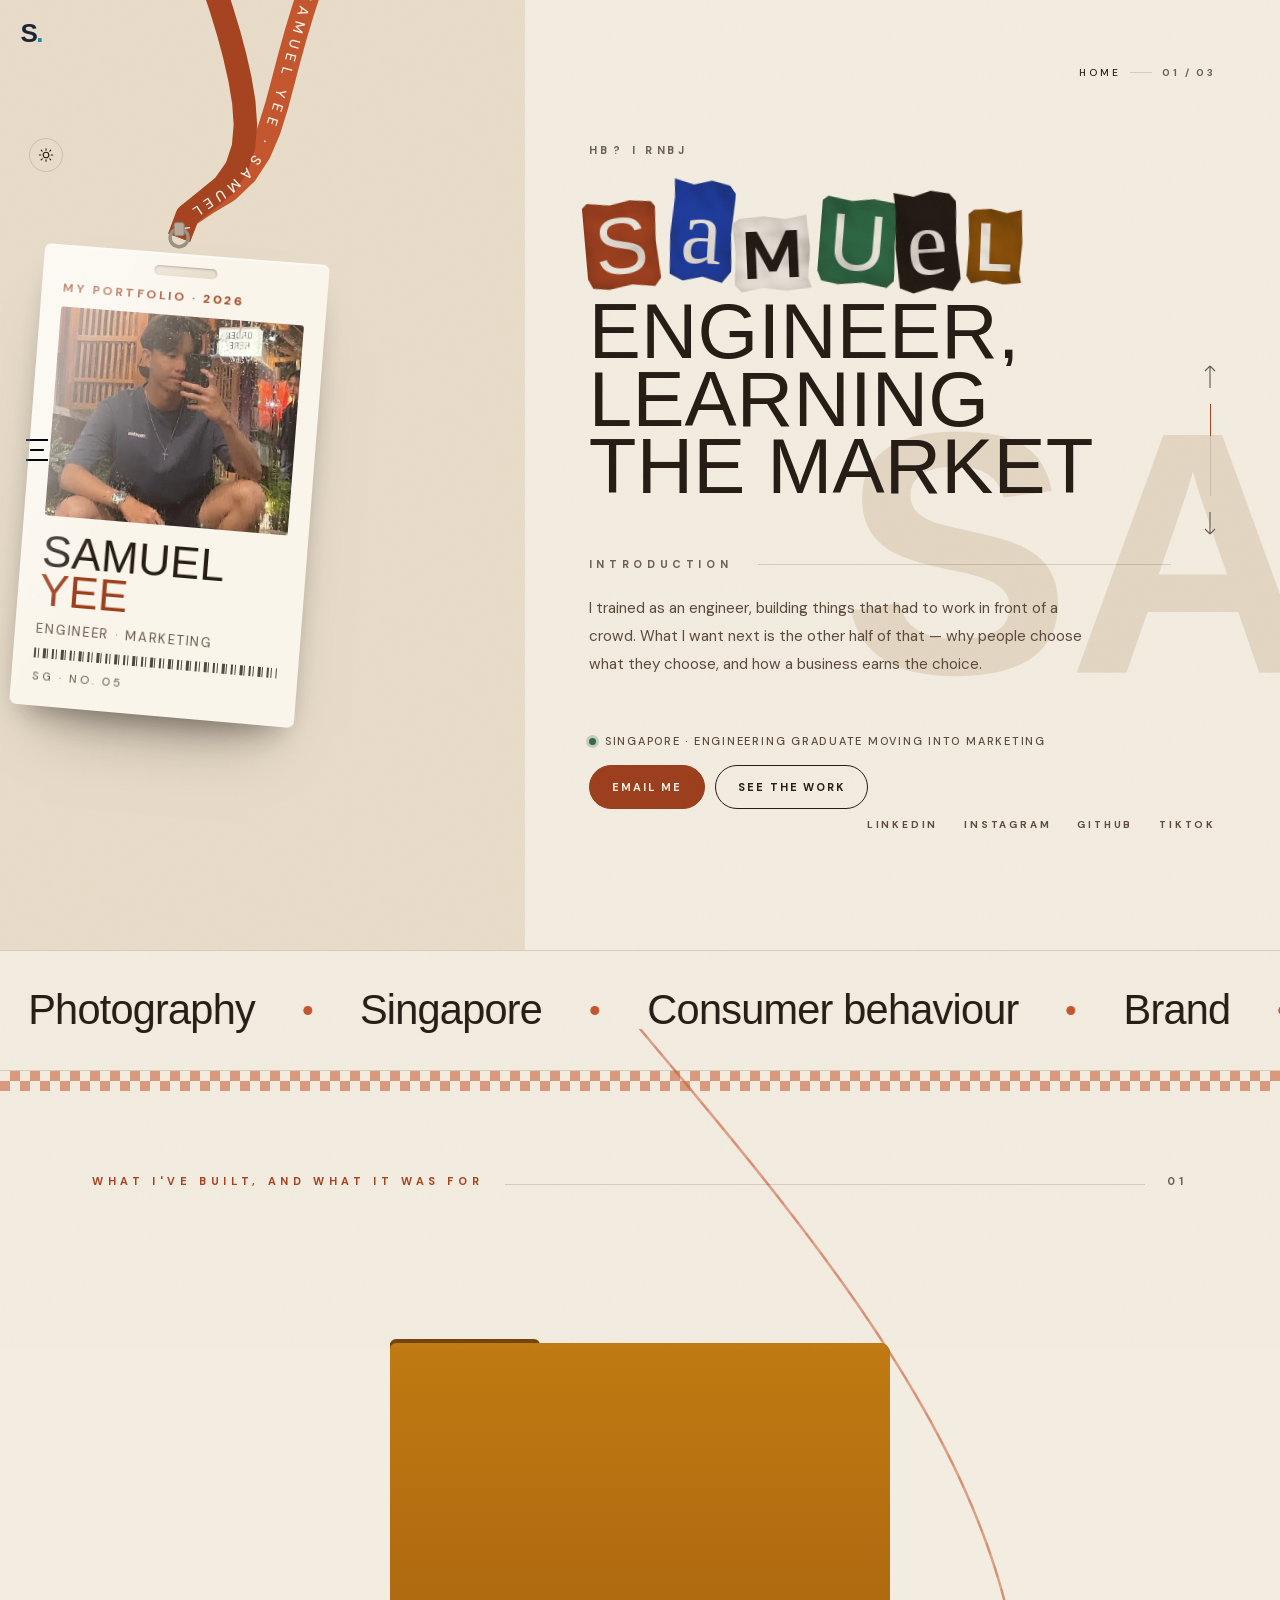
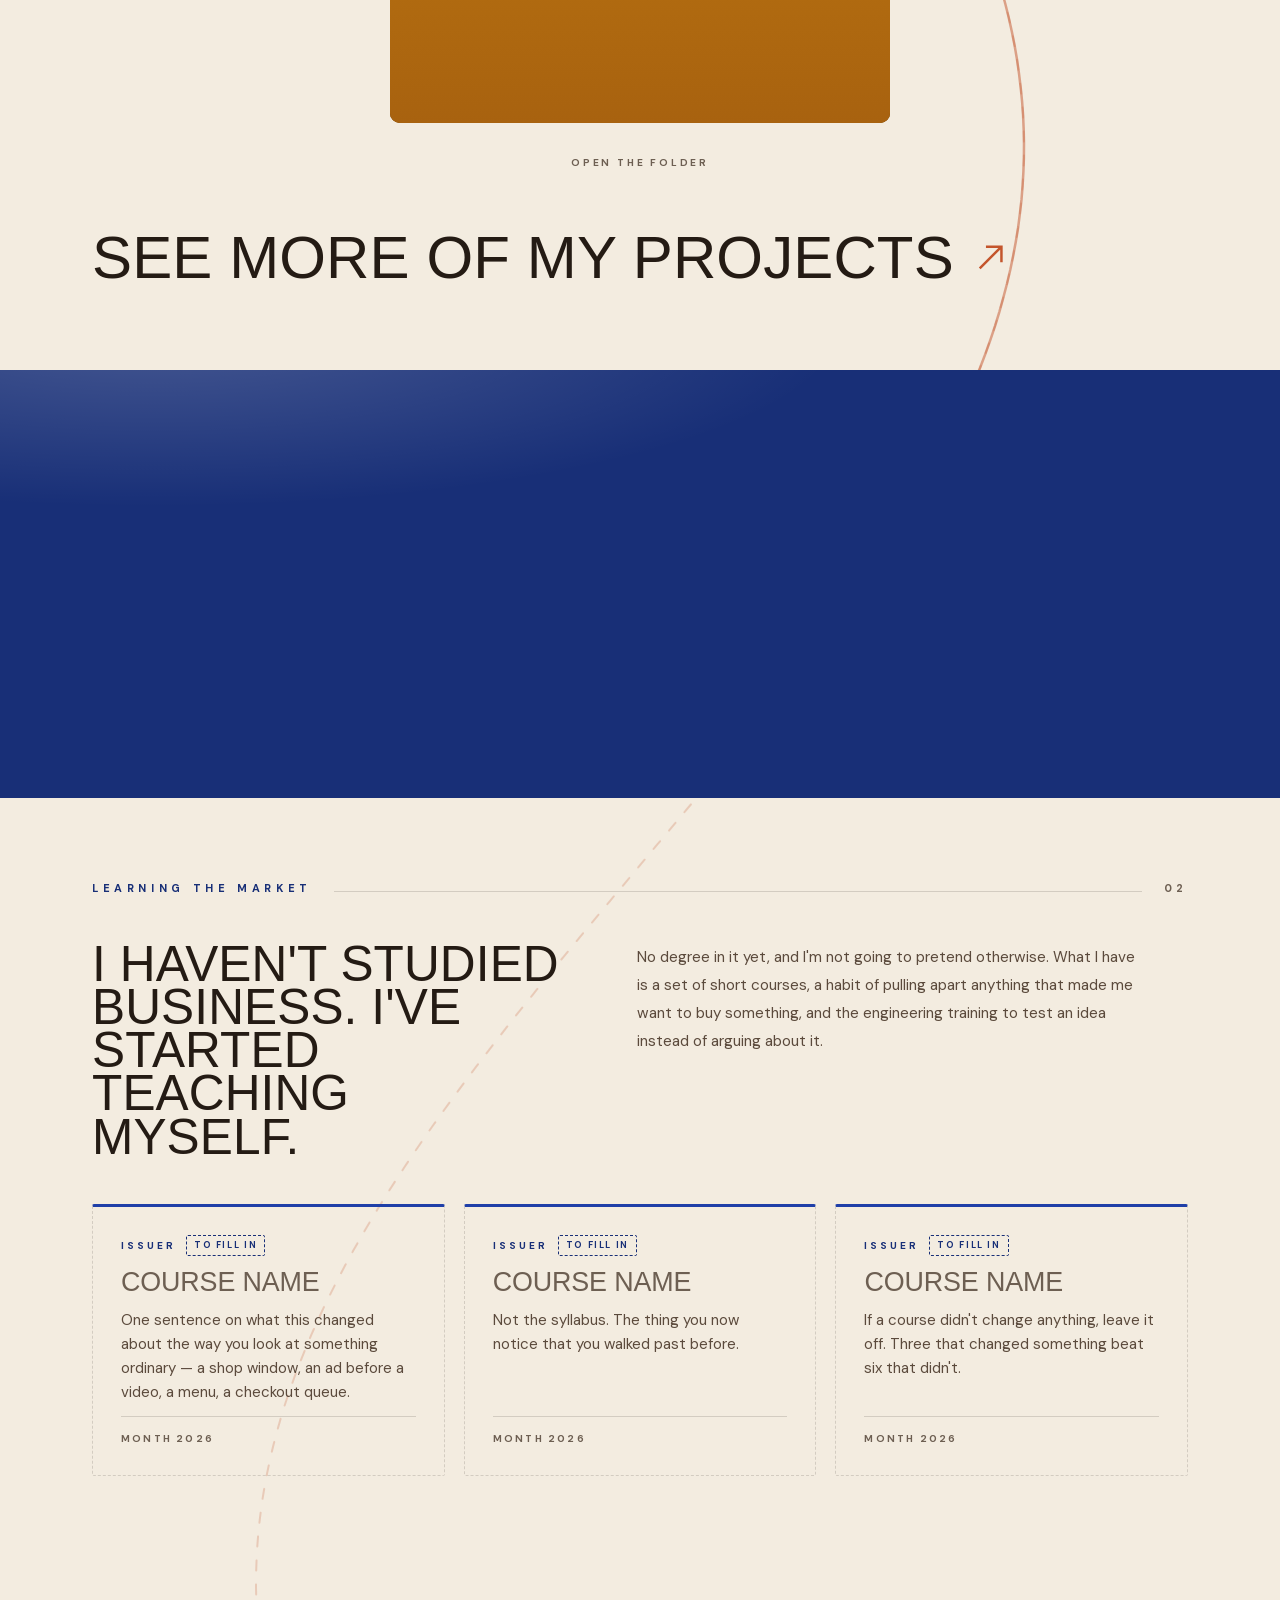
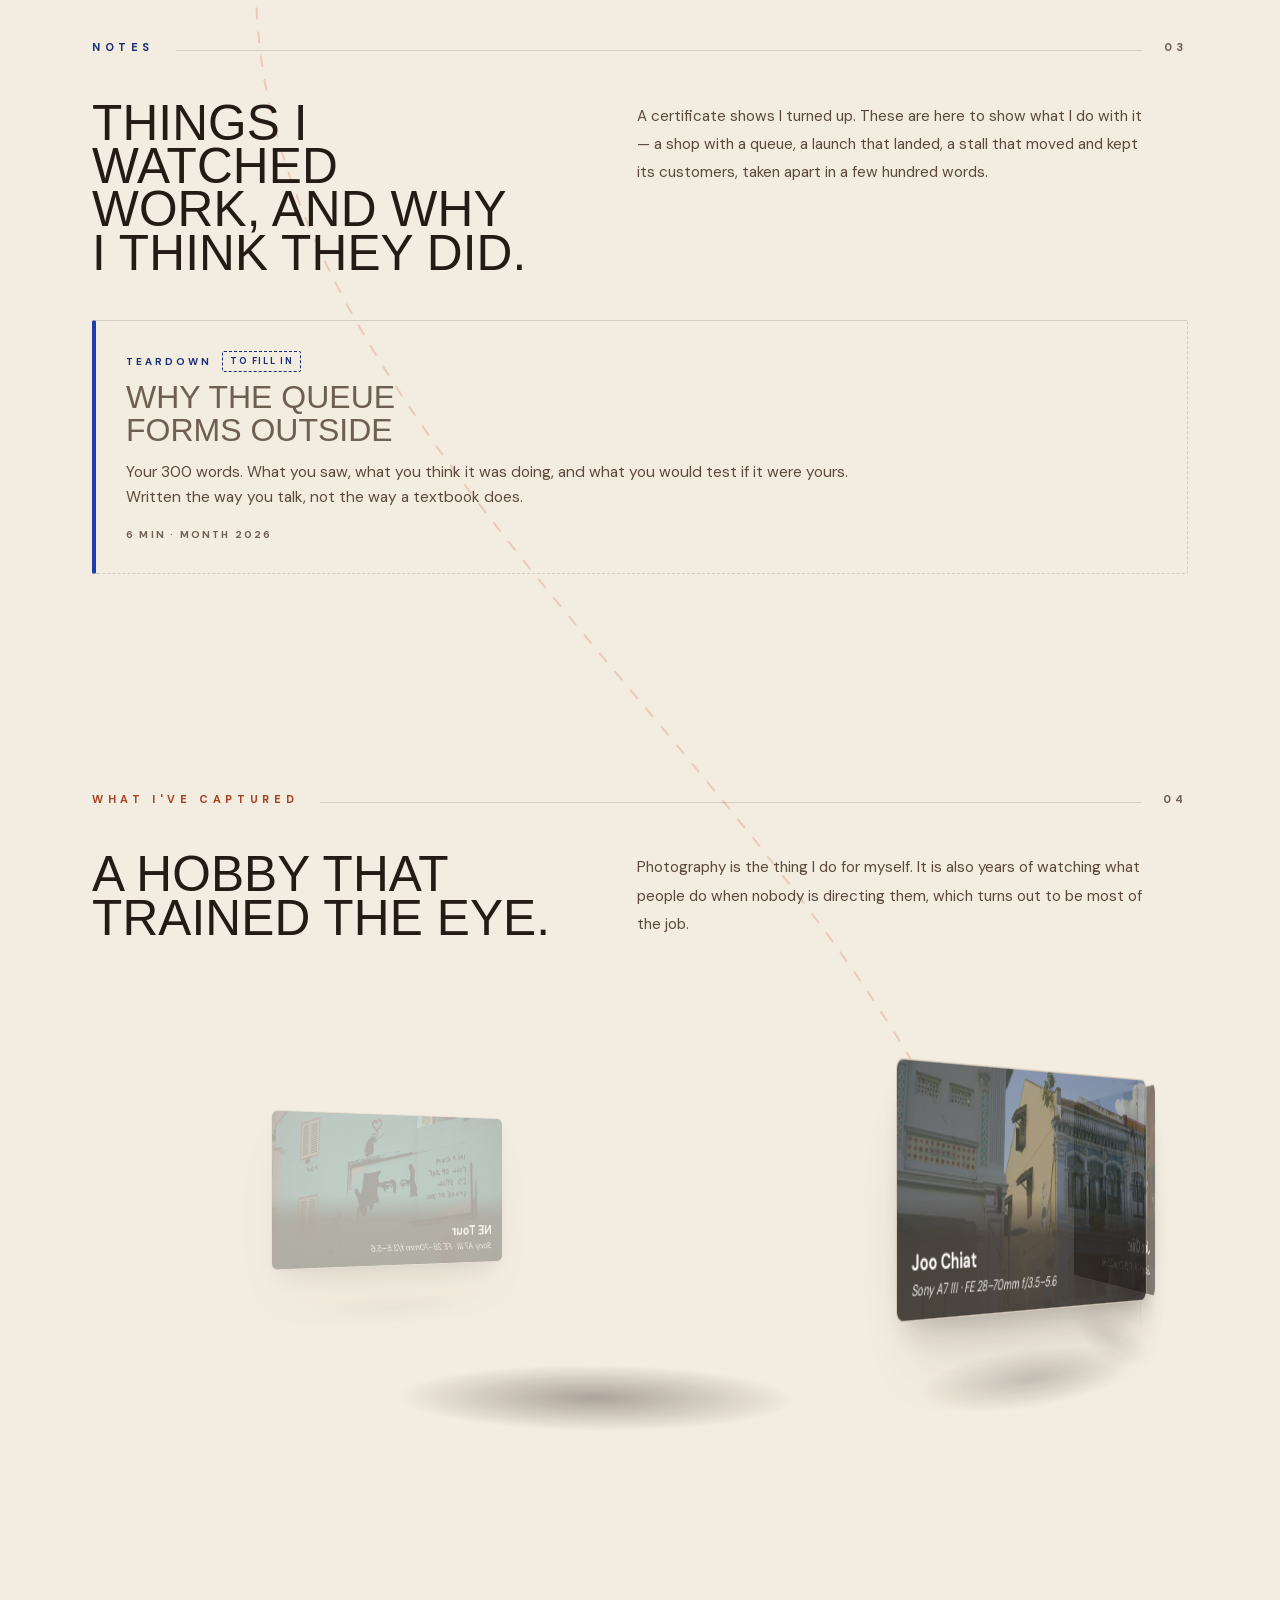
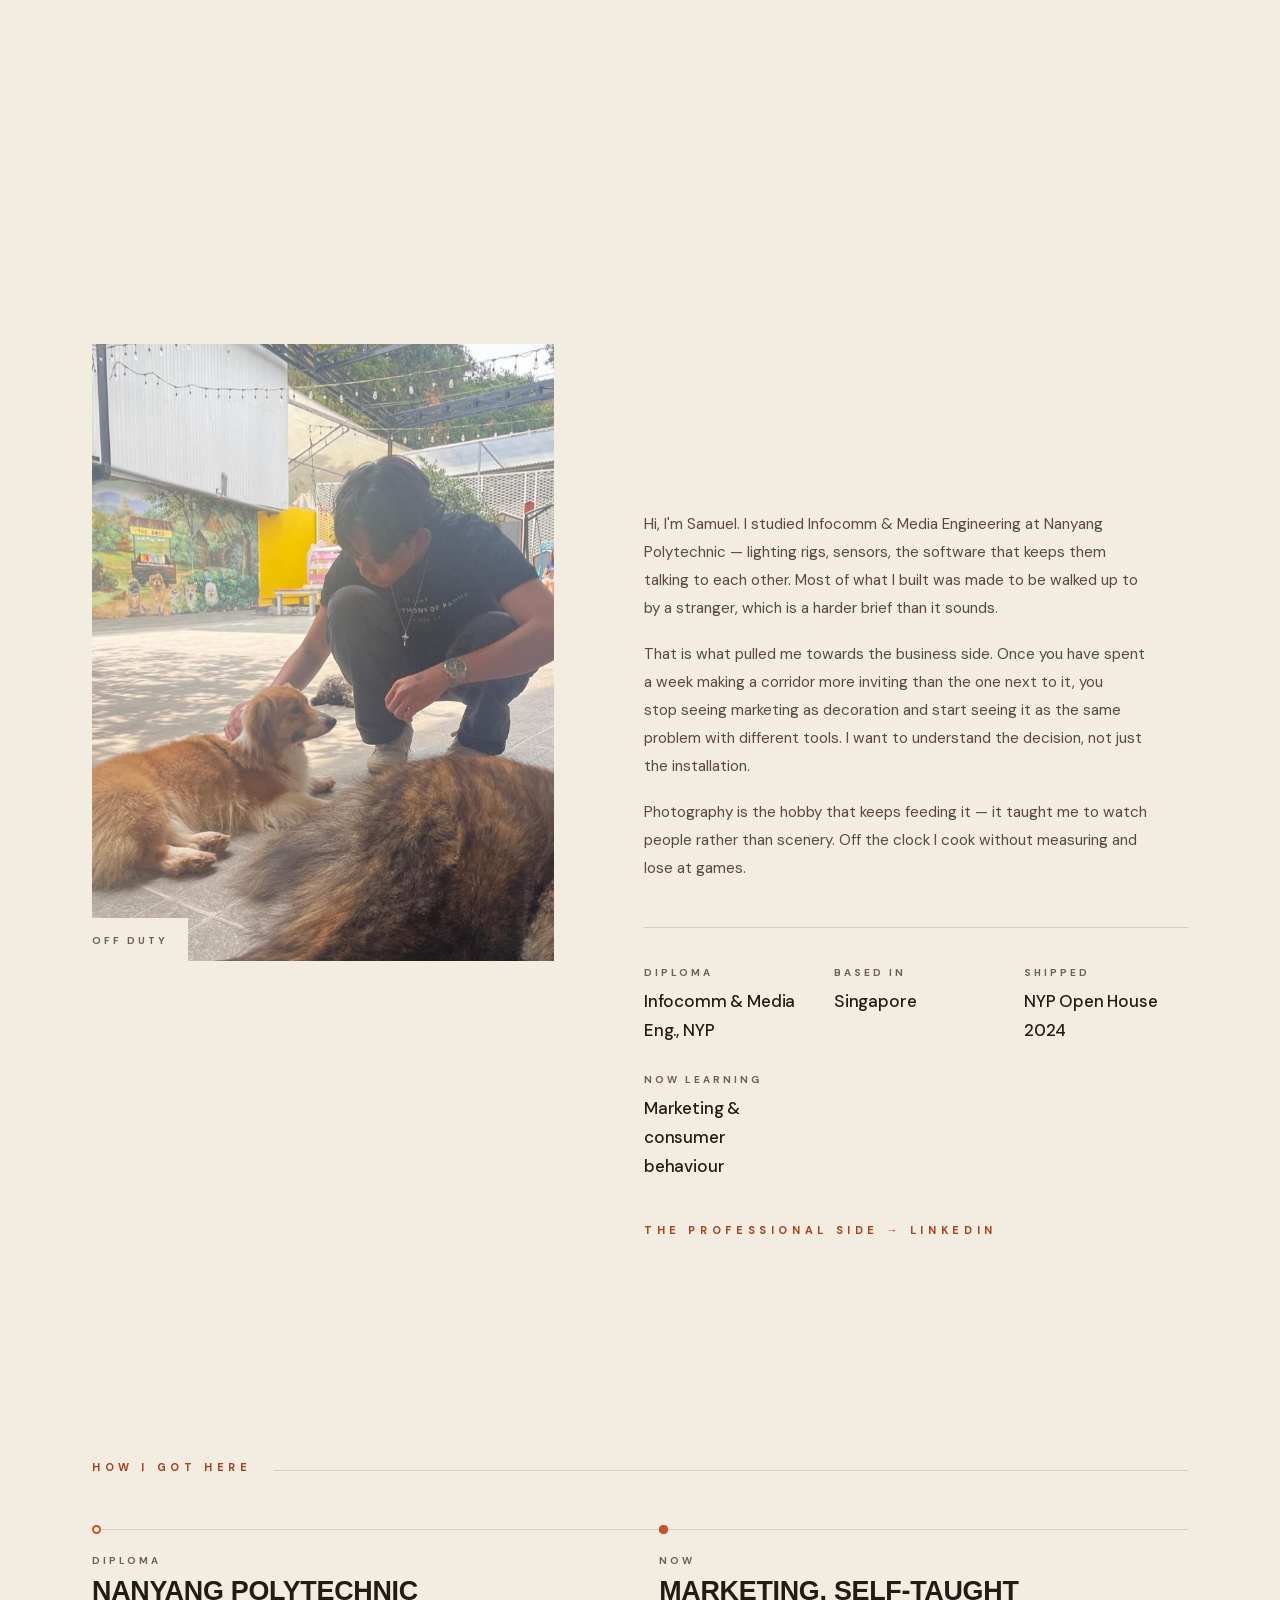
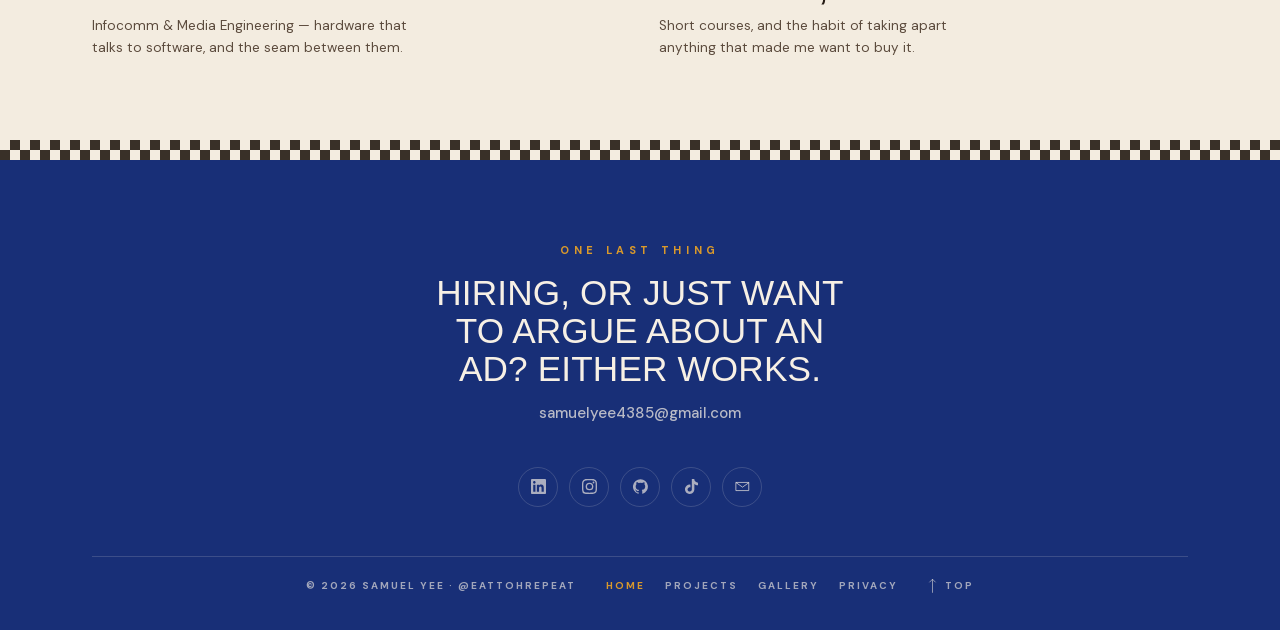
==== v2/index.html @ fde45b32 "Draft a second version that says "learning the market" v2/ is a complete, unpublished restyle that r" ====
<!DOCTYPE html>
<html lang="en">
<head>
<meta charset="utf-8">
<meta name="viewport" content="width=device-width, initial-scale=1">
<title>Samuel Yee — Engineer, learning the market</title>
<meta name="description" content="Samuel Yee — Infocomm &amp; Media Engineering graduate in Singapore, moving into marketing. Built experiences that had to work in front of a crowd; now learning why people choose what they choose.">
<meta name="theme-color" content="#f3ece0">

<meta property="og:title" content="Samuel Yee — Engineer, learning the market">
<meta property="og:description" content="Engineering graduate in Singapore, moving into marketing. The work, the courses, and the notes.">
<meta property="og:type" content="website">
<meta property="og:image" content="https://samwoh05.github.io/Portfolio-Website-/assets/img/share.jpg">
<meta property="og:url" content="https://samwoh05.github.io/Portfolio-Website-/">
<meta property="og:site_name" content="Samuel Yee">
<meta property="og:image:width" content="1200">
<meta property="og:image:height" content="630">
<meta property="og:image:alt" content="A mural in central Singapore reading: in a room full of art I'd still stare at you">
<meta name="twitter:card" content="summary_large_image">

<link rel="icon" href="data:image/svg+xml,%3Csvg xmlns='http://www.w3.org/2000/svg' viewBox='0 0 64 64'%3E%3Crect width='64' height='64' fill='%23c4552c'/%3E%3Ctext x='32' y='46' font-family='Helvetica,Arial' font-size='40' font-weight='bold' fill='%23f7f0e5' text-anchor='middle'%3ES%3C/text%3E%3C/svg%3E">

<script>/* the stored theme, before first paint, so the page never flashes the wrong one */
try{var t=localStorage.getItem("sy-theme");if(t)document.documentElement.setAttribute("data-theme",t)}catch(e){}</script>
<link rel="preload" href="assets/fonts/anton-latin.woff2" as="font" type="font/woff2" crossorigin>
<link rel="preload" href="assets/fonts/dmsans-var-latin.woff2" as="font" type="font/woff2" crossorigin>
<link rel="stylesheet" href="assets/css/fonts.css?v=v20001">
<link rel="stylesheet" href="assets/css/site.css?v=v20001">
<link rel="stylesheet" href="assets/css/print.css?v=v20001" media="print">
</head>
<body class="is-home">
<a class="skip-link" href="#main">Skip to content</a>


<!-- ============ Preloader ============ -->
<div class="preloader">
  <div class="preloader__name"><span>Samuel&nbsp;Yee</span></div>
  <div class="preloader__bar"><i></i></div>
  <div class="preloader__count">000</div>
</div>

<!-- ============ Fixed chrome ============ -->
<a class="chrome chrome__logo" href="index.html" aria-label="Samuel Yee — home">S<i>.</i></a>

<button class="chrome menu-btn" type="button" aria-label="Open menu" aria-expanded="false" aria-controls="nav">
  <span></span><span></span><span></span>
</button>

<div class="chrome chrome__marker"><b>Home</b><s></s><span>01 / 03</span></div>

<div class="chrome scroll-rail" aria-hidden="true">
  <svg viewBox="0 0 12 26" fill="none" stroke="currentColor" stroke-width="1.2">
    <path d="M6 24V2M6 2 1 7M6 2l5 5"/>
  </svg>
  <div class="scroll-rail__track"><i></i></div>
  <svg class="scroll-rail__down" viewBox="0 0 12 26" fill="none" stroke="currentColor" stroke-width="1.2">
    <path d="M6 2v22M6 24l-5-5M6 24l5-5"/>
  </svg>
</div>

<nav class="chrome chrome__social" aria-label="Social links">
  <a href="https://www.linkedin.com/in/samuel-yee-573164284/" target="_blank" rel="noopener noreferrer">LinkedIn</a>
  <a href="https://www.instagram.com/eattohrepeat/" target="_blank" rel="noopener noreferrer">Instagram</a>
  <a href="https://github.com/samwoh05" target="_blank" rel="noopener noreferrer">GitHub</a>
  <a href="https://www.tiktok.com/@sam_yzx" target="_blank" rel="noopener noreferrer">TikTok</a>
</nav>

<!-- ============ Overlay menu ============ -->
<nav class="nav-overlay" id="nav" aria-hidden="true" aria-label="Main">
  <ul class="nav-overlay__list">
    <li><a href="index.html" aria-current="page">Home<em>01</em></a></li>
    <li><a href="projects.html">Projects<em>02</em></a></li>
    <li><a href="gallery.html">Gallery<em>03</em></a></li>
    <li><a href="#contact">Contact<em>04</em></a></li>
  </ul>
  <div class="nav-overlay__meta">
    <a href="https://www.linkedin.com/in/samuel-yee-573164284/" target="_blank" rel="noopener noreferrer">LinkedIn</a>
    <a href="https://www.instagram.com/eattohrepeat/" target="_blank" rel="noopener noreferrer">Instagram</a>
    <a href="https://github.com/samwoh05" target="_blank" rel="noopener noreferrer">GitHub</a>
    <a href="https://www.tiktok.com/@sam_yzx" target="_blank" rel="noopener noreferrer">TikTok</a>
    <a href="mailto:samuelyee4385@gmail.com">Email</a>
  </div>
</nav>

<main id="main">

<!-- ============ Hero ============
     The headline is the whole restyle. "Engineer, learning the market" is
     honest in a way "marketer" would not be: it concedes the thing a reader
     works out anyway, which buys belief for everything under it.
     EDIT THE STATUS LINE so it says what is actually true this month. To add
     a CV, drop the PDF at assets/cv.pdf and uncomment the third button. -->
<section class="hero">
  <div class="hero__media">
    <div class="lanyard" data-lanyard></div>
  </div>

  <div class="hero__body">
    <div class="hero__ghost" data-parallax="-0.08" aria-hidden="true">Sa</div>

    <div class="hero__title">
      <p class="label rise in" style="margin:0 0 clamp(18px,3vh,34px)"><span data-decrypt="inViewHover" data-decrypt-sequential data-decrypt-speed="80" data-decrypt-delay="650" data-decrypt-chars="ABCDEFGHIJKLMNOPQRSTUVWXYZ!@#$%&amp;*+?">Say Hello</span></p>
      <h1 class="display h-xl">
        <span class="hero__name" data-cutout>Samuel</span>
        <span class="rise in" data-d="2"><span>engineer,</span></span>
        <span class="rise in" data-d="3"><span>learning</span></span>
        <span class="rise in" data-d="4"><span>the market</span></span>
      </h1>
    </div>

    <div class="hero__intro reveal" data-d="4">
      <p class="label label--muted" style="margin:0">Introduction</p>
      <s></s>
      <p class="lede" style="margin:0">
        I trained as an engineer, building things that had to work in front of
        a crowd. What I want next is the other half of that &mdash; why people
        choose what they choose, and how a business earns the choice.
      </p>
    </div>

    <div class="hero__act reveal" data-d="5">
      <p class="hero__status"><i aria-hidden="true"></i>Singapore &middot; engineering graduate moving into marketing</p>
      <div class="hero__btns">
        <a class="btn btn--solid" href="mailto:samuelyee4385@gmail.com">Email me</a>
        <a class="btn" href="projects.html">See the work</a>
        <!-- <a class="btn" href="assets/cv.pdf" download>Download CV</a> -->
      </div>
    </div>
  </div>
</section>

<!-- ============ Marquee ============
     Five words, same as before. Two of them now name the thing he wants to
     be hired for, and they come first. -->
<div class="marquee" aria-hidden="true">
  <div class="marquee__row">
    <span>Consumer behaviour</span><span>Brand</span><span>Engineering</span>
    <span>Photography</span><span>Singapore</span>
  </div>
</div>

<div class="checker checker--rust" aria-hidden="true" style="opacity:.55"></div>

<!-- ============ 01 — the work ============
     Still the first thing after the hero, because the strongest argument for
     the change of direction is work he has already done, described for a
     different reader. -->
<section class="section section--tight shell">
  <div class="section__head reveal">
    <p class="label" style="margin:0">What I've built, and what it was for</p><s></s>
    <p class="label label--muted" style="margin:0">01</p>
  </div>

  <div class="reveal" data-folder
       style="margin-bottom:clamp(30px,5vh,54px)"></div>

  <a class="cta-link reveal" data-d="1" href="projects.html">
    See more of my projects
    <svg viewBox="0 0 24 24" fill="none" stroke="currentColor" stroke-width="1.6"><path d="M5 19 19 5M9 5h10v10"/></svg>
  </a>
</section>

<!-- ============ The turn ============
     Everything above this band is what he made. Everything below is what he
     is learning. The colour changes to say so. -->
<section class="statement statement--turn">
  <p data-split><span>People buy<br>what it says<br>about them.</span></p>
</section>

<!-- ============ 02 — learning ============ -->
<section class="section section--tight shell section--market" id="learning">
  <div class="section__head reveal">
    <p class="label" style="margin:0">Learning the market</p><s></s>
    <p class="label label--muted" style="margin:0">02</p>
  </div>

  <div class="sec-intro">
    <div>
      <h2 class="display h-md rise" style="margin:0">
        <span>I haven't studied<br>business. I've started<br>teaching myself.</span>
      </h2>
    </div>
    <div>
      <p class="lede reveal" data-d="1">
        No degree in it yet, and I'm not going to pretend otherwise. What I
        have is a set of short courses, a habit of pulling apart anything that
        made me want to buy something, and the engineering training to test an
        idea instead of arguing about it.
      </p>
    </div>
  </div>

  <div data-learning></div>
</section>

<!-- ============ 03 — notes ============
     The section removes itself if data/notes.js is empty, so the page never
     promises writing that isn't there. -->
<section class="section section--tight shell section--market" id="notes">
  <div class="section__head reveal">
    <p class="label" style="margin:0">Notes</p><s></s>
    <p class="label label--muted" style="margin:0">03</p>
  </div>

  <div class="sec-intro">
    <div>
      <h2 class="display h-md rise" style="margin:0">
        <span>Things I watched<br>work, and why<br>I think they did.</span>
      </h2>
    </div>
    <div>
      <p class="lede reveal" data-d="1">
        A certificate shows I turned up. These are here to show what I do with
        it &mdash; a shop with a queue, a launch that landed, a stall that moved
        and kept its customers, taken apart in a few hundred words.
      </p>
    </div>
  </div>

  <div data-notes></div>
</section>

<!-- ============ 04 — the eye ============ -->
<section class="section shell">
  <div class="section__head reveal">
    <p class="label" style="margin:0">What I've captured</p><s></s>
    <p class="label label--muted" style="margin:0">04</p>
  </div>

  <div class="sec-intro">
    <div>
      <h2 class="display h-md rise" style="margin:0">
        <span>A hobby that<br>trained the eye.</span>
      </h2>
    </div>
    <div>
      <p class="lede reveal" data-d="1">
        Photography is the thing I do for myself. It is also years of watching
        what people do when nobody is directing them, which turns out to be
        most of the job.
      </p>
    </div>
  </div>

  <div class="ring-stage reveal" data-gallery-ring
       style="margin-bottom:clamp(30px,5vh,54px)"></div>

  <a class="cta-link reveal" data-d="1" href="gallery.html">
    View Full Gallery
    <svg viewBox="0 0 24 24" fill="none" stroke="currentColor" stroke-width="1.6"><path d="M5 19 19 5M9 5h10v10"/></svg>
  </a>
</section>

<!-- ============ 05 — about ============ -->
<section class="section shell" id="about">
  <div class="section__head reveal">
    <p class="label" style="margin:0">Start here</p><s></s>
    <p class="label label--muted" style="margin:0">05</p>
  </div>

  <div class="about">
    <figure class="about__figure reveal" style="margin:0">
      <img src="../assets/img/about.jpg" alt="Samuel crouching to pet a corgi at an outdoor dog cafe" data-parallax="0.05">
      <figcaption>Off duty</figcaption>
    </figure>

    <div>
      <h2 class="display h-md rise" style="margin:0 0 clamp(22px,4vh,38px)">
        <span>Trained to build it.<br>Learning why it sells.</span>
      </h2>

      <p class="lede reveal" data-d="1">
        Hi, I'm Samuel. I studied Infocomm &amp; Media Engineering at Nanyang
        Polytechnic &mdash; lighting rigs, sensors, the software that keeps them
        talking to each other. Most of what I built was made to be walked up to
        by a stranger, which is a harder brief than it sounds.
      </p>
      <p class="lede reveal" data-d="2">
        That is what pulled me towards the business side. Once you have spent a
        week making a corridor more inviting than the one next to it, you stop
        seeing marketing as decoration and start seeing it as the same problem
        with different tools. I want to understand the decision, not just the
        installation.
      </p>
      <p class="lede reveal" data-d="3">
        Photography is the hobby that keeps feeding it &mdash; it taught me to
        watch people rather than scenery. Off the clock I cook without
        measuring and lose at games.
      </p>

      <dl class="about__stats reveal" data-d="4">
        <div><dt>Diploma</dt><dd>Infocomm &amp; Media Eng., NYP</dd></div>
        <div><dt>Based in</dt><dd>Singapore</dd></div>
        <div><dt>Shipped</dt><dd>NYP Open House 2024</dd></div>
        <div><dt>Now learning</dt><dd>Marketing &amp; consumer behaviour</dd></div>
      </dl>

      <p class="reveal" data-d="5" style="margin:clamp(24px,4vh,36px) 0 0">
        <a class="label" href="https://www.linkedin.com/in/samuel-yee-573164284/" target="_blank" rel="noopener noreferrer">The professional side &rarr; LinkedIn</a>
      </p>
    </div>
  </div>
</section>

<!-- ============ Education ============
     Two stops, not four. The school years came off: on a page asking an
     employer to take a change of direction seriously, a ladder reaching back
     to primary school reads as a school assignment. -->
<section class="section section--tight shell" id="education">
  <div class="section__head reveal">
    <p class="label" style="margin:0">How I got here</p><s></s>
  </div>

  <ol class="path">
    <li class="path__step reveal">
      <p class="path__stage">Diploma</p>
      <h3 class="path__name">Nanyang Polytechnic</h3>
      <p class="path__note">Infocomm &amp; Media Engineering &mdash; hardware that talks to software, and the seam between them.</p>
    </li>
    <li class="path__step reveal" data-d="1">
      <p class="path__stage">Now</p>
      <h3 class="path__name">Marketing, self-taught</h3>
      <p class="path__note">Short courses, and the habit of taking apart anything that made me want to buy it.</p>
    </li>
  </ol>
</section>

</main>

<!-- ============ Footer ============ -->
<div class="checker" aria-hidden="true"></div>

<!-- ============ Lightbox ============ -->
<div class="lightbox" id="lightbox" role="dialog" aria-modal="true" aria-label="Image viewer" aria-hidden="true">
  <div class="lightbox__bar">
    <span><b>01</b> / <span class="total">00</span></span>
    <button class="lb-close" type="button" aria-label="Close viewer">
      Close
      <svg viewBox="0 0 24 24" fill="none" stroke="currentColor" stroke-width="1.8"><path d="M4 4l16 16M20 4L4 20"/></svg>
    </button>
  </div>

  <div class="lightbox__stage"></div>

  <button class="lb-btn lb-prev" type="button" aria-label="Previous">
    <svg viewBox="0 0 24 24" fill="none" stroke="currentColor" stroke-width="1.7"><path d="M15 4 7 12l8 8"/></svg>
  </button>
  <button class="lb-btn lb-next" type="button" aria-label="Next">
    <svg viewBox="0 0 24 24" fill="none" stroke="currentColor" stroke-width="1.7"><path d="M9 4l8 8-8 8"/></svg>
  </button>

  <div class="lightbox__foot"><h3></h3><p></p></div>
</div>

<footer class="footer" id="contact">
  <p class="label reveal" style="margin:0">One last thing</p>

  <h2 class="contact__title reveal" data-d="1">Hiring, or just want to argue about an ad? Either works.</h2>

  <a class="contact__mail reveal" data-d="2" href="mailto:samuelyee4385@gmail.com">samuelyee4385@gmail.com</a>

  <nav class="socials reveal" data-d="3" aria-label="Social links">
      <a href="https://www.linkedin.com/in/samuel-yee-573164284/" target="_blank" rel="noopener noreferrer" aria-label="LinkedIn" title="LinkedIn"><svg viewBox="0 0 24 24" fill="currentColor" aria-hidden="true"><path d="M20.447 20.452h-3.554v-5.569c0-1.328-.027-3.037-1.852-3.037-1.853 0-2.136 1.445-2.136 2.939v5.667H9.351V9h3.414v1.561h.046c.477-.9 1.637-1.85 3.37-1.85 3.601 0 4.267 2.37 4.267 5.455v6.286zM5.337 7.433c-1.144 0-2.063-.926-2.063-2.065 0-1.138.92-2.063 2.063-2.063 1.14 0 2.064.925 2.064 2.063 0 1.139-.925 2.065-2.064 2.065zm1.782 13.019H3.555V9h3.564v11.452zM22.225 0H1.771C.792 0 0 .774 0 1.729v20.542C0 23.227.792 24 1.771 24h20.454C23.2 24 24 23.227 24 22.271V1.729C24 .774 23.2 0 22.225 0z"/></svg></a>
      <a href="https://www.instagram.com/eattohrepeat/" target="_blank" rel="noopener noreferrer" aria-label="Instagram" title="Instagram"><svg viewBox="0 0 24 24" fill="currentColor" aria-hidden="true"><path d="M12 2.16c3.2 0 3.58.01 4.85.07 1.17.05 1.8.25 2.23.41.56.22.96.48 1.38.9.42.42.68.82.9 1.38.16.42.36 1.06.41 2.23.06 1.27.07 1.65.07 4.85s-.01 3.58-.07 4.85c-.05 1.17-.25 1.8-.41 2.23-.22.56-.48.96-.9 1.38-.42.42-.82.68-1.38.9-.42.16-1.06.36-2.23.41-1.27.06-1.65.07-4.85.07s-3.58-.01-4.85-.07c-1.17-.05-1.8-.25-2.23-.41-.56-.22-.96-.48-1.38-.9-.42-.42-.68-.82-.9-1.38-.16-.42-.36-1.06-.41-2.23C2.17 15.58 2.16 15.2 2.16 12s.01-3.58.07-4.85c.05-1.17.25-1.8.41-2.23.22-.56.48-.96.9-1.38.42-.42.82-.68 1.38-.9.42-.16 1.06-.36 2.23-.41C8.42 2.17 8.8 2.16 12 2.16zM12 0C8.74 0 8.33.01 7.05.07 5.78.13 4.9.33 4.14.63c-.79.3-1.46.72-2.12 1.39C1.35 2.68.93 3.35.63 4.14.33 4.9.13 5.78.07 7.05.01 8.33 0 8.74 0 12s.01 3.67.07 4.95c.06 1.27.26 2.15.56 2.91.3.79.72 1.461.39 2.12.66.67 1.33 1.09 2.12 1.39.76.3 1.64.5 2.91.56C8.33 23.99 8.74 24 12 24s3.67-.01 4.95-.07c1.27-.06 2.15-.26 2.91-.56.79-.3 1.46-.72 2.12-1.39.67-.66 1.09-1.33 1.39-2.12.3-.76.5-1.64.56-2.91C23.99 15.67 24 15.26 24 12s-.01-3.67-.07-4.95c-.06-1.27-.26-2.15-.56-2.91-.3-.79-.72-1.46-1.39-2.12C21.32 1.35 20.65.93 19.86.63 19.1.33 18.22.13 16.95.07 15.67.01 15.26 0 12 0zm0 5.84a6.16 6.16 0 1 0 0 12.32A6.16 6.16 0 0 0 12 5.84zM12 16a4 4 0 1 1 0-8 4 4 0 0 1 0 8zm7.85-10.4a1.44 1.44 0 1 1-2.88 0 1.44 1.44 0 0 1 2.88 0z"/></svg></a>
      <a href="https://github.com/samwoh05" target="_blank" rel="noopener noreferrer" aria-label="GitHub" title="GitHub"><svg viewBox="0 0 24 24" fill="currentColor" aria-hidden="true"><path d="M12 .3a12 12 0 0 0-3.8 23.4c.6.1.8-.3.8-.6v-2c-3.3.7-4-1.6-4-1.6-.6-1.4-1.4-1.8-1.4-1.8-1.1-.7.1-.7.1-.71.2.1 1.8 1.2 1.8 1.2 1.1 1.8 2.8 1.3 3.5 1 .1-.8.4-1.3.8-1.6-2.7-.3-5.5-1.3-5.5-5.9 0-1.3.5-2.4 1.2-3.2-.1-.3-.5-1.5.1-3.2 0 0 1-.3 3.3 1.2a11.5 11.5 0 0 1 6 0c2.3-1.5 3.3-1.2 3.3-1.2.6 1.7.2 2.9.1 3.2.8.8 1.2 1.9 1.2 3.2 0 4.6-2.8 5.6-5.5 5.9.4.4.8 1.1.8 2.2v3.3c0 .3.2.7.8.6A12 12 0 0 0 12 .3"/></svg></a>
      <a href="https://www.tiktok.com/@sam_yzx" target="_blank" rel="noopener noreferrer" aria-label="TikTok" title="TikTok"><svg viewBox="0 0 24 24" fill="currentColor" aria-hidden="true"><path d="M12.53.02C13.84 0 15.14.01 16.44 0c.08 1.53.63 3.09 1.75 4.17 1.12 1.11 2.7 1.62 4.24 1.79v4.03c-1.44-.05-2.89-.35-4.2-.97-.57-.26-1.1-.59-1.62-.93-.01 2.92.01 5.84-.02 8.75-.08 1.4-.54 2.79-1.35 3.94-1.31 1.92-3.58 3.17-5.91 3.21-1.43.08-2.86-.31-4.08-1.03-2.02-1.19-3.44-3.37-3.65-5.71-.02-.5-.03-1-.01-1.49.18-1.9 1.12-3.72 2.58-4.96 1.66-1.44 3.98-2.13 6.15-1.72.02 1.48-.04 2.96-.04 4.44-.99-.32-2.15-.23-3.02.37-.63.41-1.11 1.04-1.36 1.75-.21.51-.15 1.07-.14 1.61.24 1.64 1.82 3.02 3.5 2.87 1.12-.01 2.19-.66 2.77-1.61.19-.33.4-.67.41-1.06.1-1.79.06-3.57.07-5.36.01-4.03-.01-8.05.02-12.07z"/></svg></a>
      <a href="mailto:samuelyee4385@gmail.com" aria-label="Email" title="Email"><svg viewBox="0 0 24 24" fill="none" stroke="currentColor" stroke-width="1.6" stroke-linecap="round" stroke-linejoin="round"><path d="M2 5.5h20v13H2zM2 6l10 7 10-7"/></svg></a>
  </nav>

  <div class="footer__base">
    <span>&copy; <span id="yr">2026</span> Samuel Yee &middot; @eattohrepeat</span>
    <nav class="footer__nav" aria-label="Pages"><a href="index.html" aria-current="page">Home</a><a href="projects.html">Projects</a><a href="gallery.html">Gallery</a><a href="privacy.html">Privacy</a></nav>
    <a class="footer__back" href="#top">
      <svg viewBox="0 0 12 26" fill="none" stroke="currentColor" stroke-width="1.4"><path d="M6 24V2M6 2 1 7M6 2l5 5"/></svg>
      Top
    </a>
  </div>
</footer>

<script>document.getElementById("yr").textContent = new Date().getFullYear();</script>
<script src="assets/js/theme.js?v=v20001"></script>
<script src="assets/js/transition.js?v=v20001"></script>
<script src="assets/js/site.js?v=v20001"></script>
<script src="assets/js/route.js?v=v20001"></script>
<script src="data/gallery.js?v=v20001"></script>
<script src="data/projects.js?v=v20001"></script>
<script src="data/learning.js?v=v20001"></script>
<script src="data/notes.js?v=v20001"></script>
<script src="assets/js/gallery.js?v=v20001"></script>
<script src="assets/js/ring.js?v=v20001"></script>
<script src="assets/js/split.js?v=v20001"></script>
<script src="assets/js/decrypt.js?v=v20001"></script>
<script src="assets/js/cutout.js?v=v20001"></script>
<script src="assets/js/lanyard.js?v=v20001"></script>
<script src="assets/js/folder.js?v=v20001"></script>
<script src="assets/js/projects.js?v=v20001"></script>
<script src="assets/js/learning.js?v=v20001"></script>
</body>
</html>
---- v2/assets/css/fonts.css ----
/* Self-hosted type. The site makes no third-party request for fonts, so no
   visitor IP is handed to Google on page load. Subset to latin + latin-ext;
   DM Sans is the variable cut, which is why one file covers 400-700. */
@font-face {
  font-family: 'Anton';
  font-style: normal;
  font-weight: 400;
  font-display: swap;
  src: url('../fonts/anton-latin.woff2') format('woff2');
  unicode-range: U+0000-00FF, U+0131, U+0152-0153, U+02BB-02BC, U+02C6, U+02DA, U+02DC, U+0304, U+0308, U+0329, U+2000-206F, U+20AC, U+2122, U+2191, U+2193, U+2212, U+2215, U+FEFF, U+FFFD;
}
@font-face {
  font-family: 'Anton';
  font-style: normal;
  font-weight: 400;
  font-display: swap;
  src: url('../fonts/anton-latin-ext.woff2') format('woff2');
  unicode-range: U+0100-02BA, U+02BD-02C5, U+02C7-02CC, U+02CE-02D7, U+02DD-02FF, U+0304, U+0308, U+0329, U+1D00-1DBF, U+1E00-1E9F, U+1EF2-1EFF, U+2020, U+20A0-20AB, U+20AD-20C0, U+2113, U+2C60-2C7F, U+A720-A7FF;
}
@font-face {
  font-family: 'DM Sans';
  font-style: normal;
  font-weight: 100 1000;
  font-display: swap;
  src: url('../fonts/dmsans-var-latin.woff2') format('woff2');
  unicode-range: U+0000-00FF, U+0131, U+0152-0153, U+02BB-02BC, U+02C6, U+02DA, U+02DC, U+0304, U+0308, U+0329, U+2000-206F, U+20AC, U+2122, U+2191, U+2193, U+2212, U+2215, U+FEFF, U+FFFD;
}
@font-face {
  font-family: 'DM Sans';
  font-style: normal;
  font-weight: 100 1000;
  font-display: swap;
  src: url('../fonts/dmsans-var-latin-ext.woff2') format('woff2');
  unicode-range: U+0100-02BA, U+02BD-02C5, U+02C7-02CC, U+02CE-02D7, U+02DD-02FF, U+0304, U+0308, U+0329, U+1D00-1DBF, U+1E00-1E9F, U+1EF2-1EFF, U+2020, U+20A0-20AB, U+20AD-20C0, U+2113, U+2C60-2C7F, U+A720-A7FF;
}

/* Neucha — the pencil/crayon hand for the name. Openly licensed (OFL)
   and self-hosted, so it costs neither a licence nor a third-party request. */
@font-face{
  font-family: 'Neucha';
  font-style: normal;
  font-weight: 400;
  font-display: swap;
  src: url('../fonts/neucha-latin.woff2') format('woff2');
  unicode-range: U+0000-00FF, U+0131, U+0152-0153, U+02BB-02BC, U+02C6, U+02DA, U+02DC, U+0304, U+0308, U+0329, U+2000-206F, U+20AC, U+2122, U+2191, U+2193, U+2212, U+2215, U+FEFF, U+FFFD;
}
---- v2/assets/css/site.css ----
/* ==========================================================================
   Samuel Yee — Portfolio
   Design system + global styles
   ========================================================================== */

/* ---------- Tokens ---------- */
:root {
  /* Warm cream ground, the way those rooms are lit */
  --bg:          #f3ece0;
  --bg-warm:     #e8dcc9;
  --panel:       #fbf6ec;
  --cream:       #f7f0e5;

  /* Ink is brown-black, never neutral grey — it sits on cream without chill */
  --ink:         #241b14;
  --ink-mid:     #5b4a3c;
  --ink-soft:    #6d5f52;   /* clears 4.5:1 at 10px on bg, panel, cream and bg-warm */
  --ink-ghost:   #e3d6c2;

  /* The poster palette: terracotta leads, cobalt answers */
  --rust:        #c4552c;
  --rust-deep:   #a6421f;
  --cobalt:      #1f3fa8;
  --cobalt-deep: #182f77;
  --forest:      #2f6b45;
  --ochre:       #d9992b;
  --amber-deep:  #a8620f;   /* ochre darkened until cream type holds on it */
  --amber-mat:   #8f5209;   /* darker again, for type-bearing tile mats */
  --accent:      var(--rust);
  --accent-deep: var(--rust-deep);

  /* The market voice. Terracotta marks what has been made; cobalt marks what
     is being learned, so the page changes colour at the point the story turns.
     Both hues were already in the palette — the aliases below just give them a
     job, and only the small-type cobalt needs a lighter mix after dark. */
  --market:      var(--cobalt);
  --market-deep: var(--cobalt-deep);
  --market-band: var(--cobalt-deep);

  /* One shadow colour for the whole site; the dark theme deepens it */
  --shadow:      36, 27, 20;

  /* Two surfaces that carry their own colour into either theme, because the
     thing they stand for has one: paper is pale in any light, and a scrap of
     dark card stock is dark in any light. Ink and cream are page colours and
     flip with the theme, so painting a surface with them is how a letter ends
     up cream on cream. Anything using these also re-binds the ink tokens, so
     the type on it follows the surface rather than the page. */
  --sheet:        #f7f0e5;
  --sheet-alt:    #fbf6ec;
  --on-sheet:     #241b14;
  --on-sheet-mid: #5b4a3c;
  --on-sheet-soft:#655749;
  --stock:        #241b14;
  --on-stock:     #f7f0e5;
  --stock-rust:   #a6421f;
  --stock-cobalt: #1f3fa8;
  --stock-forest: #2f6b45;
  --stock-amber:  #8f5209;
  --mat:          #9c3d1b;   /* the terracotta a photograph is mounted on */
  /* Terracotta dark enough to carry small type on pale paper */
  --on-sheet-accent: #9c3d1b;

  --line:        rgba(36, 27, 20, 0.15);

  --font-display: "Anton", "Haettenschweiler", "Arial Narrow", Impact, sans-serif;
  --font-body:    "DM Sans", "Helvetica Neue", Arial, sans-serif;

  --rail: 92px;          /* width of the fixed side chrome */
  --gutter: clamp(20px, 5vw, 72px);
  --ease: cubic-bezier(0.22, 1, 0.36, 1);

  /* One motion scale. Four durations and four curves, so the whole site moves
     to the same rhythm instead of two dozen hand-picked numbers.
     Arriving decelerates, leaving accelerates, pressing springs. */
  --dur-1: 150ms;   /* micro — colour, a rule sliding under a link */
  --dur-2: 280ms;   /* state — hover, a pill switching on */
  --dur-3: 480ms;   /* entrance — a card arriving, a row shifting */
  --dur-4: 720ms;   /* scenic — full images, the lightbox opening */
  --ease-out:   cubic-bezier(0.22, 1, 0.36, 1);      /* arriving */
  --ease-soft:  cubic-bezier(0.215, 0.61, 0.355, 1); /* arriving, gentler */
  --ease-in:    cubic-bezier(0.55, 0.06, 0.68, 0.19);/* leaving */
  --ease-press: cubic-bezier(0.34, 1.36, 0.64, 1);   /* releasing */

  color-scheme: light;
}

/* Checkerboard — the tiled tables and cushions in the reference rooms */
.checker {
  height: 20px;
  background-image:
    repeating-conic-gradient(var(--ink) 0% 25%, transparent 0% 50%);
  background-size: 20px 20px;
  opacity: 0.9;
}
.checker--rust  { background-image: repeating-conic-gradient(var(--rust) 0% 25%, transparent 0% 50%); }

/* ---------- Reset ---------- */
*, *::before, *::after { box-sizing: border-box; }

html {
  -webkit-text-size-adjust: 100%;
  scroll-behavior: smooth;
}
@media (prefers-reduced-motion: reduce) {
  html { scroll-behavior: auto; }
}

body {
  margin: 0;
  background: var(--bg);
  color: var(--ink);
  font-family: var(--font-body);
  font-size: 15px;
  line-height: 1.7;
  -webkit-font-smoothing: antialiased;
  -moz-osx-font-smoothing: grayscale;
  overflow-x: hidden;
  overflow-x: clip;
}

/* The decorative numerals bleed past the right edge by design; clipping at the
   root keeps that bleed from becoming a sideways scroll on a phone. */
html { overflow-x: hidden; overflow-x: clip; }
body.is-locked { overflow: hidden; }

img, video { max-width: 100%; display: block; }
a { color: inherit; text-decoration: none; }
button { font: inherit; color: inherit; background: none; border: 0; cursor: pointer; }

::selection { background: var(--accent); color: #fff; }

:focus-visible {
  outline: 2px solid var(--accent-deep);
  outline-offset: 3px;
  border-radius: 2px;
}

/* Film grain overlay — ties the whole thing together */
body::after {
  content: "";
  position: fixed;
  inset: -50%;
  pointer-events: none;
  z-index: 9998;
  opacity: 0.035;
  background-image: url("data:image/svg+xml,%3Csvg xmlns='http://www.w3.org/2000/svg' width='140' height='140'%3E%3Cfilter id='n'%3E%3CfeTurbulence type='fractalNoise' baseFrequency='0.85' numOctaves='3'/%3E%3C/filter%3E%3Crect width='140' height='140' filter='url(%23n)'/%3E%3C/svg%3E");
  animation: grain 700ms steps(2) infinite;
}
@keyframes grain {
  0%   { transform: translate(0, 0); }
  50%  { transform: translate(-2%, 1.5%); }
  100% { transform: translate(1%, -1%); }
}
@media (prefers-reduced-motion: reduce) {
  body::after { animation: none; }
}

/* ---------- Typography ---------- */
/* Let the browser balance display lines rather than leaving one word stranded,
   and keep body copy from ending on an orphan. */
h1, h2, h3, .display { text-wrap: balance; }
p, li, blockquote { text-wrap: pretty; }

/* Skip link — first thing a keyboard reaches, invisible until it is focused */
.skip-link {
  position: absolute;
  left: -9999px;
  top: 0;
  z-index: 1000;
}
.skip-link:focus {
  left: var(--gutter);
  top: 14px;
  padding: 12px 18px;
  background: var(--stock);
  color: var(--on-stock);
  font-size: 12px;
  font-weight: 700;
  letter-spacing: 0.18em;
  text-transform: uppercase;
  border-radius: 2px;
}
.label {
  font-family: var(--font-body);
  font-size: 11px;
  font-weight: 700;
  letter-spacing: 0.42em;
  text-transform: uppercase;
  color: var(--accent-deep);
}
.label--muted { color: var(--ink-soft); }

/* Decrypted text (decrypt.js). Each letter holds its own box so a scrambled
   glyph can't shove the word along; letters still scrambling sit quieter. */
.decrypt__char { display: inline-block; white-space: pre; }
.decrypt__char.is-encrypted { color: var(--ink-soft); }
.decrypt__sr {
  position: absolute;
  width: 1px;
  height: 1px;
  margin: -1px;
  padding: 0;
  overflow: hidden;
  clip: rect(0 0 0 0);
  white-space: nowrap;
  border: 0;
}

.display {
  font-family: var(--font-display);
  font-weight: 400;            /* Anton ships one weight, and it is heavy */
  line-height: 0.87;
  letter-spacing: 0.002em;
  text-transform: uppercase;
  margin: 0;
}

/* Anton is condensed, so it carries more size than a normal grotesque */
.h-xl { font-size: clamp(3rem, 9.6vw, 8.5rem); }
.h-lg { font-size: clamp(2.5rem, 7vw, 5.75rem); }
.h-md { font-size: clamp(1.75rem, 3.9vw, 3.1rem); }

.lede {
  font-size: clamp(0.95rem, 1.15vw, 1.0625rem);
  line-height: 1.85;
  color: var(--ink-mid);
  max-width: 46ch;
}
.lede + .lede { margin-top: 1.15em; }

/* ==========================================================================
   Preloader
   ========================================================================== */
.preloader {
  position: fixed;
  inset: 0;
  z-index: 10000;
  background: var(--bg);
  display: flex;
  align-items: flex-end;
  justify-content: space-between;
  padding: var(--gutter);
  transition: transform 1s var(--ease) 0.15s;
}
.preloader__name {
  font-family: var(--font-display);
  text-transform: uppercase;
  font-weight: 400;
  font-size: clamp(1.5rem, 4vw, 3rem);
  letter-spacing: -0.03em;
  overflow: hidden;
}
.preloader__name span {
  display: block;
  transform: translateY(105%);
  animation: pl-rise 0.9s var(--ease) 0.15s forwards;
}
@keyframes pl-rise { to { transform: translateY(0); } }

.preloader__count {
  font-family: var(--font-display);
  font-weight: 400;
  font-size: clamp(2.5rem, 9vw, 7rem);
  letter-spacing: -0.05em;
  line-height: 0.8;
  font-variant-numeric: tabular-nums;
}
.preloader__bar {
  position: absolute;
  left: var(--gutter);
  right: var(--gutter);
  bottom: calc(var(--gutter) + 4.5rem);
  height: 1px;
  background: var(--line);
}
.preloader__bar i {
  display: block;
  height: 100%;
  width: 0%;
  background: var(--accent-deep);
}
body.is-loaded .preloader { transform: translateY(-101%); }

/* ==========================================================================
   Fixed chrome (logo, menu button, side rails, socials)
   ========================================================================== */
.chrome { position: fixed; z-index: 900; }

.chrome__logo {
  /* Tucked into the corner proper, on the same left edge as the menu button */
  top: clamp(14px, 1.6vw, 26px);
  left: clamp(14px, 1.6vw, 26px);
  font-family: var(--font-display);
  font-weight: 700;
  font-size: 26px;
  letter-spacing: -0.06em;
  line-height: 1;
  mix-blend-mode: difference;
  color: #fff;
}
.chrome__logo i {
  font-style: normal;
  color: var(--accent);
}

/* Hamburger, vertically centred on the left rail */
.menu-btn {
  top: 50%;
  left: clamp(14px, 1.6vw, 26px);
  transform: translateY(-50%);
  width: 34px;
  height: 24px;
  display: flex;
  flex-direction: column;
  justify-content: space-between;
  mix-blend-mode: difference;
}
.menu-btn span {
  display: block;
  height: 2px;
  background: #fff;
  width: 100%;
  /* scaleX rather than width: the middle bar used to relayout the button on
     every hover; this rides the compositor instead. */
  transition: transform var(--dur-3) var(--ease-out), opacity var(--dur-2) var(--ease-out);
  transform-origin: center;
}
.menu-btn span:nth-child(2) { transform: scaleX(0.62); }
.menu-btn:hover span:nth-child(2) { transform: scaleX(1); }
body.is-menu-open .menu-btn { mix-blend-mode: normal; }
body.is-menu-open .menu-btn span { background: var(--bg); }
body.is-menu-open .menu-btn span:nth-child(1) { transform: translateY(11px) rotate(45deg); }
body.is-menu-open .menu-btn span:nth-child(2) { opacity: 0; transform: scaleX(0.62); }
body.is-menu-open .menu-btn span:nth-child(3) { transform: translateY(-11px) rotate(-45deg); }

/* Right rail — scroll indicator */
.scroll-rail {
  top: 50%;
  right: var(--gutter);
  transform: translateY(-50%);
  display: flex;
  flex-direction: column;
  align-items: center;
  gap: 14px;
  color: var(--ink-soft);
}
.scroll-rail__track {
  width: 1px;
  height: 92px;
  background: var(--line);
  position: relative;
  overflow: hidden;
}
.scroll-rail__track i {
  position: absolute;
  inset: 0 0 auto 0;
  height: 0%;
  background: var(--accent-deep);
}
.scroll-rail svg { width: 12px; height: 26px; }
.scroll-rail__down { animation: nudge 2.2s var(--ease) infinite; }
@keyframes nudge {
  0%, 100% { transform: translateY(0); opacity: 0.5; }
  50%      { transform: translateY(5px); opacity: 1; }
}

/* Bottom-right socials */
.chrome__social {
  bottom: var(--gutter);
  right: var(--gutter);
  display: flex;
  gap: 26px;
}
.chrome__social a {
  font-family: var(--font-body);
  font-size: 10px;
  font-weight: 700;
  letter-spacing: 0.28em;
  text-transform: uppercase;
  color: var(--ink-mid);
  position: relative;
  padding-bottom: 3px;
}
.chrome__social a::after {
  content: "";
  position: absolute;
  left: 0; bottom: 0;
  width: 100%; height: 1px;
  background: currentColor;
  transform: scaleX(0);
  transform-origin: right;
  transition: transform 0.5s var(--ease);
}
.chrome__social a:hover::after { transform: scaleX(1); transform-origin: left; }

/* Top-right page marker */
.chrome__marker {
  top: var(--gutter);
  right: var(--gutter);
  font-family: var(--font-body);
  font-size: 10px;
  font-weight: 700;
  letter-spacing: 0.28em;
  text-transform: uppercase;
  color: var(--ink-soft);
  display: flex;
  align-items: center;
  gap: 10px;
}
.chrome__marker b { color: var(--ink); font-weight: 500; }
.chrome__marker s { width: 22px; height: 1px; background: var(--line); }

/* Past the first screen the corner chrome would start colliding with
   content, so it steps aside — the menu and footer still carry the links.
   On the inner pages content starts high enough that the corner links would
   overlap a poster or a project row from the very top, so they don't run
   there at all: two targets must never share the same pixels. */
body:not(.is-home) .chrome__social { display: none; }

.chrome__social, .chrome__marker {
  transition: opacity 0.5s var(--ease), transform 0.6s var(--ease), visibility 0.5s;
}
body.is-scrolled .chrome__social {
  opacity: 0; visibility: hidden; transform: translateY(12px);
}
body.is-scrolled .chrome__marker {
  opacity: 0; visibility: hidden; transform: translateY(-12px);
}
.scroll-rail { transition: opacity 0.5s var(--ease), visibility 0.5s; }
body.is-end .scroll-rail { opacity: 0; visibility: hidden; }

@media (max-width: 860px) {
  /* The side chrome is gone here, so nothing needs reserving for it —
     without this every .shell section keeps a 92px inset on a phone. */
  :root { --rail: 0px; }

  .scroll-rail, .chrome__social { display: none; }
  .menu-btn { top: var(--gutter); left: auto; right: var(--gutter); transform: none; }
  .chrome__marker { display: none; }
}

/* ==========================================================================
   Overlay menu
   ========================================================================== */
.nav-overlay {
  position: fixed;
  inset: 0;
  z-index: 890;
  background: var(--stock);
  color: var(--on-stock);
  display: grid;
  grid-template-columns: 1fr;
  align-content: center;
  padding: 0 max(var(--rail), var(--gutter));
  clip-path: inset(0 0 100% 0);
  transition: clip-path 0.9s var(--ease);
  pointer-events: none;
}
body.is-menu-open .nav-overlay {
  clip-path: inset(0 0 0 0);
  pointer-events: auto;
}
.nav-overlay__list { list-style: none; margin: 0; padding: 0; }
.nav-overlay__list li { overflow: hidden; }
.nav-overlay__list a {
  display: block;
  font-family: var(--font-display);
  font-weight: 400;
  text-transform: uppercase;
  font-size: clamp(2.5rem, 8vw, 6.25rem);
  letter-spacing: 0.002em;
  line-height: 1.06;
  transform: translateY(110%);
  transition: transform 0.8s var(--ease), color 0.4s;
  position: relative;
}
body.is-menu-open .nav-overlay__list a { transform: translateY(0); }
body.is-menu-open .nav-overlay__list li:nth-child(1) a { transition-delay: 0.16s; }
body.is-menu-open .nav-overlay__list li:nth-child(2) a { transition-delay: 0.22s; }
body.is-menu-open .nav-overlay__list li:nth-child(3) a { transition-delay: 0.28s; }
body.is-menu-open .nav-overlay__list li:nth-child(4) a { transition-delay: 0.34s; }
.nav-overlay__list a:hover { color: var(--ochre); }
.nav-overlay__list a[aria-current="page"] { color: var(--ochre); }
.nav-overlay__list a em {
  font-style: normal;
  font-size: 12px;
  letter-spacing: 0.3em;
  vertical-align: super;
  color: var(--ink-soft);
  margin-left: 12px;
}
.nav-overlay__meta {
  margin-top: clamp(32px, 6vh, 72px);
  display: flex;
  flex-wrap: wrap;
  gap: 12px 34px;
  opacity: 0;
  transition: opacity 0.6s 0.5s;
}
body.is-menu-open .nav-overlay__meta { opacity: 1; }
.nav-overlay__meta a {
  font-family: var(--font-body);
  font-weight: 700;
  font-size: 11px;
  letter-spacing: 0.26em;
  text-transform: uppercase;
  color: var(--ink-soft);
  transition: color 0.3s;
}
.nav-overlay__meta a:hover { color: var(--ochre); }

/* ==========================================================================
   Cursor — a pixel arrow tiled like a dragon playground.
   Each pixel of the arrow is one mosaic tile, inset so the grout reads.
   Painted by the OS rather than a follower element, so it never lags
   behind the pointer the way a JS cursor does.
   ========================================================================== */
body {
  cursor: url("data:image/svg+xml,%3Csvg%20xmlns%3D%22http%3A%2F%2Fwww.w3.org%2F2000%2Fsvg%22%20width%3D%2224%22%20height%3D%2236%22%20viewBox%3D%220%200%2012%2018%22%20shape-rendering%3D%22crispEdges%22%3E%3Crect%20x%3D%221%22%20y%3D%221%22%20width%3D%221%22%20height%3D%221%22%20fill%3D%22%23f7f0e5%22%2F%3E%3Crect%20x%3D%221%22%20y%3D%222%22%20width%3D%221%22%20height%3D%221%22%20fill%3D%22%23f7f0e5%22%2F%3E%3Crect%20x%3D%221%22%20y%3D%223%22%20width%3D%221%22%20height%3D%221%22%20fill%3D%22%23f7f0e5%22%2F%3E%3Crect%20x%3D%221%22%20y%3D%224%22%20width%3D%221%22%20height%3D%221%22%20fill%3D%22%23f7f0e5%22%2F%3E%3Crect%20x%3D%221%22%20y%3D%225%22%20width%3D%221%22%20height%3D%221%22%20fill%3D%22%23f7f0e5%22%2F%3E%3Crect%20x%3D%221%22%20y%3D%226%22%20width%3D%221%22%20height%3D%221%22%20fill%3D%22%23f7f0e5%22%2F%3E%3Crect%20x%3D%221%22%20y%3D%227%22%20width%3D%221%22%20height%3D%221%22%20fill%3D%22%23f7f0e5%22%2F%3E%3Crect%20x%3D%221%22%20y%3D%228%22%20width%3D%221%22%20height%3D%221%22%20fill%3D%22%23f7f0e5%22%2F%3E%3Crect%20x%3D%221%22%20y%3D%229%22%20width%3D%221%22%20height%3D%221%22%20fill%3D%22%23f7f0e5%22%2F%3E%3Crect%20x%3D%221%22%20y%3D%2210%22%20width%3D%221%22%20height%3D%221%22%20fill%3D%22%23f7f0e5%22%2F%3E%3Crect%20x%3D%221%22%20y%3D%2211%22%20width%3D%221%22%20height%3D%221%22%20fill%3D%22%23f7f0e5%22%2F%3E%3Crect%20x%3D%221%22%20y%3D%2212%22%20width%3D%221%22%20height%3D%221%22%20fill%3D%22%23f7f0e5%22%2F%3E%3Crect%20x%3D%221%22%20y%3D%2213%22%20width%3D%221%22%20height%3D%221%22%20fill%3D%22%23f7f0e5%22%2F%3E%3Crect%20x%3D%222%22%20y%3D%222%22%20width%3D%221%22%20height%3D%221%22%20fill%3D%22%23f7f0e5%22%2F%3E%3Crect%20x%3D%222%22%20y%3D%223%22%20width%3D%221%22%20height%3D%221%22%20fill%3D%22%23f7f0e5%22%2F%3E%3Crect%20x%3D%222%22%20y%3D%224%22%20width%3D%221%22%20height%3D%221%22%20fill%3D%22%23f7f0e5%22%2F%3E%3Crect%20x%3D%222%22%20y%3D%225%22%20width%3D%221%22%20height%3D%221%22%20fill%3D%22%23f7f0e5%22%2F%3E%3Crect%20x%3D%222%22%20y%3D%226%22%20width%3D%221%22%20height%3D%221%22%20fill%3D%22%23f7f0e5%22%2F%3E%3Crect%20x%3D%222%22%20y%3D%227%22%20width%3D%221%22%20height%3D%221%22%20fill%3D%22%23f7f0e5%22%2F%3E%3Crect%20x%3D%222%22%20y%3D%228%22%20width%3D%221%22%20height%3D%221%22%20fill%3D%22%23f7f0e5%22%2F%3E%3Crect%20x%3D%222%22%20y%3D%229%22%20width%3D%221%22%20height%3D%221%22%20fill%3D%22%23f7f0e5%22%2F%3E%3Crect%20x%3D%222%22%20y%3D%2210%22%20width%3D%221%22%20height%3D%221%22%20fill%3D%22%23f7f0e5%22%2F%3E%3Crect%20x%3D%222%22%20y%3D%2211%22%20width%3D%221%22%20height%3D%221%22%20fill%3D%22%23f7f0e5%22%2F%3E%3Crect%20x%3D%222%22%20y%3D%2212%22%20width%3D%221%22%20height%3D%221%22%20fill%3D%22%23f7f0e5%22%2F%3E%3Crect%20x%3D%223%22%20y%3D%223%22%20width%3D%221%22%20height%3D%221%22%20fill%3D%22%23f7f0e5%22%2F%3E%3Crect%20x%3D%223%22%20y%3D%224%22%20width%3D%221%22%20height%3D%221%22%20fill%3D%22%23f7f0e5%22%2F%3E%3Crect%20x%3D%223%22%20y%3D%225%22%20width%3D%221%22%20height%3D%221%22%20fill%3D%22%23f7f0e5%22%2F%3E%3Crect%20x%3D%223%22%20y%3D%226%22%20width%3D%221%22%20height%3D%221%22%20fill%3D%22%23f7f0e5%22%2F%3E%3Crect%20x%3D%223%22%20y%3D%227%22%20width%3D%221%22%20height%3D%221%22%20fill%3D%22%23f7f0e5%22%2F%3E%3Crect%20x%3D%223%22%20y%3D%228%22%20width%3D%221%22%20height%3D%221%22%20fill%3D%22%23f7f0e5%22%2F%3E%3Crect%20x%3D%223%22%20y%3D%229%22%20width%3D%221%22%20height%3D%221%22%20fill%3D%22%23f7f0e5%22%2F%3E%3Crect%20x%3D%223%22%20y%3D%2210%22%20width%3D%221%22%20height%3D%221%22%20fill%3D%22%23f7f0e5%22%2F%3E%3Crect%20x%3D%223%22%20y%3D%2211%22%20width%3D%221%22%20height%3D%221%22%20fill%3D%22%23f7f0e5%22%2F%3E%3Crect%20x%3D%224%22%20y%3D%224%22%20width%3D%221%22%20height%3D%221%22%20fill%3D%22%23f7f0e5%22%2F%3E%3Crect%20x%3D%224%22%20y%3D%225%22%20width%3D%221%22%20height%3D%221%22%20fill%3D%22%23f7f0e5%22%2F%3E%3Crect%20x%3D%224%22%20y%3D%226%22%20width%3D%221%22%20height%3D%221%22%20fill%3D%22%23f7f0e5%22%2F%3E%3Crect%20x%3D%224%22%20y%3D%227%22%20width%3D%221%22%20height%3D%221%22%20fill%3D%22%23f7f0e5%22%2F%3E%3Crect%20x%3D%224%22%20y%3D%228%22%20width%3D%221%22%20height%3D%221%22%20fill%3D%22%23f7f0e5%22%2F%3E%3Crect%20x%3D%224%22%20y%3D%229%22%20width%3D%221%22%20height%3D%221%22%20fill%3D%22%23f7f0e5%22%2F%3E%3Crect%20x%3D%224%22%20y%3D%2210%22%20width%3D%221%22%20height%3D%221%22%20fill%3D%22%23f7f0e5%22%2F%3E%3Crect%20x%3D%225%22%20y%3D%225%22%20width%3D%221%22%20height%3D%221%22%20fill%3D%22%23f7f0e5%22%2F%3E%3Crect%20x%3D%225%22%20y%3D%226%22%20width%3D%221%22%20height%3D%221%22%20fill%3D%22%23f7f0e5%22%2F%3E%3Crect%20x%3D%225%22%20y%3D%227%22%20width%3D%221%22%20height%3D%221%22%20fill%3D%22%23f7f0e5%22%2F%3E%3Crect%20x%3D%225%22%20y%3D%228%22%20width%3D%221%22%20height%3D%221%22%20fill%3D%22%23f7f0e5%22%2F%3E%3Crect%20x%3D%225%22%20y%3D%229%22%20width%3D%221%22%20height%3D%221%22%20fill%3D%22%23f7f0e5%22%2F%3E%3Crect%20x%3D%225%22%20y%3D%2210%22%20width%3D%221%22%20height%3D%221%22%20fill%3D%22%23f7f0e5%22%2F%3E%3Crect%20x%3D%225%22%20y%3D%2211%22%20width%3D%221%22%20height%3D%221%22%20fill%3D%22%23f7f0e5%22%2F%3E%3Crect%20x%3D%225%22%20y%3D%2212%22%20width%3D%221%22%20height%3D%221%22%20fill%3D%22%23f7f0e5%22%2F%3E%3Crect%20x%3D%226%22%20y%3D%226%22%20width%3D%221%22%20height%3D%221%22%20fill%3D%22%23f7f0e5%22%2F%3E%3Crect%20x%3D%226%22%20y%3D%227%22%20width%3D%221%22%20height%3D%221%22%20fill%3D%22%23f7f0e5%22%2F%3E%3Crect%20x%3D%226%22%20y%3D%228%22%20width%3D%221%22%20height%3D%221%22%20fill%3D%22%23f7f0e5%22%2F%3E%3Crect%20x%3D%226%22%20y%3D%229%22%20width%3D%221%22%20height%3D%221%22%20fill%3D%22%23f7f0e5%22%2F%3E%3Crect%20x%3D%226%22%20y%3D%2210%22%20width%3D%221%22%20height%3D%221%22%20fill%3D%22%23f7f0e5%22%2F%3E%3Crect%20x%3D%226%22%20y%3D%2211%22%20width%3D%221%22%20height%3D%221%22%20fill%3D%22%23f7f0e5%22%2F%3E%3Crect%20x%3D%226%22%20y%3D%2212%22%20width%3D%221%22%20height%3D%221%22%20fill%3D%22%23f7f0e5%22%2F%3E%3Crect%20x%3D%226%22%20y%3D%2213%22%20width%3D%221%22%20height%3D%221%22%20fill%3D%22%23f7f0e5%22%2F%3E%3Crect%20x%3D%226%22%20y%3D%2214%22%20width%3D%221%22%20height%3D%221%22%20fill%3D%22%23f7f0e5%22%2F%3E%3Crect%20x%3D%226%22%20y%3D%2215%22%20width%3D%221%22%20height%3D%221%22%20fill%3D%22%23f7f0e5%22%2F%3E%3Crect%20x%3D%227%22%20y%3D%227%22%20width%3D%221%22%20height%3D%221%22%20fill%3D%22%23f7f0e5%22%2F%3E%3Crect%20x%3D%227%22%20y%3D%228%22%20width%3D%221%22%20height%3D%221%22%20fill%3D%22%23f7f0e5%22%2F%3E%3Crect%20x%3D%227%22%20y%3D%229%22%20width%3D%221%22%20height%3D%221%22%20fill%3D%22%23f7f0e5%22%2F%3E%3Crect%20x%3D%227%22%20y%3D%2210%22%20width%3D%221%22%20height%3D%221%22%20fill%3D%22%23f7f0e5%22%2F%3E%3Crect%20x%3D%227%22%20y%3D%2212%22%20width%3D%221%22%20height%3D%221%22%20fill%3D%22%23f7f0e5%22%2F%3E%3Crect%20x%3D%227%22%20y%3D%2213%22%20width%3D%221%22%20height%3D%221%22%20fill%3D%22%23f7f0e5%22%2F%3E%3Crect%20x%3D%227%22%20y%3D%2214%22%20width%3D%221%22%20height%3D%221%22%20fill%3D%22%23f7f0e5%22%2F%3E%3Crect%20x%3D%227%22%20y%3D%2215%22%20width%3D%221%22%20height%3D%221%22%20fill%3D%22%23f7f0e5%22%2F%3E%3Crect%20x%3D%227%22%20y%3D%2216%22%20width%3D%221%22%20height%3D%221%22%20fill%3D%22%23f7f0e5%22%2F%3E%3Crect%20x%3D%228%22%20y%3D%228%22%20width%3D%221%22%20height%3D%221%22%20fill%3D%22%23f7f0e5%22%2F%3E%3Crect%20x%3D%228%22%20y%3D%229%22%20width%3D%221%22%20height%3D%221%22%20fill%3D%22%23f7f0e5%22%2F%3E%3Crect%20x%3D%228%22%20y%3D%2210%22%20width%3D%221%22%20height%3D%221%22%20fill%3D%22%23f7f0e5%22%2F%3E%3Crect%20x%3D%228%22%20y%3D%2215%22%20width%3D%221%22%20height%3D%221%22%20fill%3D%22%23f7f0e5%22%2F%3E%3Crect%20x%3D%229%22%20y%3D%229%22%20width%3D%221%22%20height%3D%221%22%20fill%3D%22%23f7f0e5%22%2F%3E%3Crect%20x%3D%229%22%20y%3D%2210%22%20width%3D%221%22%20height%3D%221%22%20fill%3D%22%23f7f0e5%22%2F%3E%3Crect%20x%3D%2210%22%20y%3D%2210%22%20width%3D%221%22%20height%3D%221%22%20fill%3D%22%23f7f0e5%22%2F%3E%3Crect%20x%3D%220%22%20y%3D%220%22%20width%3D%221%22%20height%3D%221%22%20fill%3D%22%23241b14%22%2F%3E%3Crect%20x%3D%220%22%20y%3D%221%22%20width%3D%221%22%20height%3D%221%22%20fill%3D%22%23241b14%22%2F%3E%3Crect%20x%3D%220%22%20y%3D%222%22%20width%3D%221%22%20height%3D%221%22%20fill%3D%22%23241b14%22%2F%3E%3Crect%20x%3D%220%22%20y%3D%223%22%20width%3D%221%22%20height%3D%221%22%20fill%3D%22%23241b14%22%2F%3E%3Crect%20x%3D%220%22%20y%3D%224%22%20width%3D%221%22%20height%3D%221%22%20fill%3D%22%23241b14%22%2F%3E%3Crect%20x%3D%220%22%20y%3D%225%22%20width%3D%221%22%20height%3D%221%22%20fill%3D%22%23241b14%22%2F%3E%3Crect%20x%3D%220%22%20y%3D%226%22%20width%3D%221%22%20height%3D%221%22%20fill%3D%22%23241b14%22%2F%3E%3Crect%20x%3D%220%22%20y%3D%227%22%20width%3D%221%22%20height%3D%221%22%20fill%3D%22%23241b14%22%2F%3E%3Crect%20x%3D%220%22%20y%3D%228%22%20width%3D%221%22%20height%3D%221%22%20fill%3D%22%23241b14%22%2F%3E%3Crect%20x%3D%220%22%20y%3D%229%22%20width%3D%221%22%20height%3D%221%22%20fill%3D%22%23241b14%22%2F%3E%3Crect%20x%3D%220%22%20y%3D%2210%22%20width%3D%221%22%20height%3D%221%22%20fill%3D%22%23241b14%22%2F%3E%3Crect%20x%3D%220%22%20y%3D%2211%22%20width%3D%221%22%20height%3D%221%22%20fill%3D%22%23241b14%22%2F%3E%3Crect%20x%3D%220%22%20y%3D%2212%22%20width%3D%221%22%20height%3D%221%22%20fill%3D%22%23241b14%22%2F%3E%3Crect%20x%3D%220%22%20y%3D%2213%22%20width%3D%221%22%20height%3D%221%22%20fill%3D%22%23241b14%22%2F%3E%3Crect%20x%3D%220%22%20y%3D%2214%22%20width%3D%221%22%20height%3D%221%22%20fill%3D%22%23241b14%22%2F%3E%3Crect%20x%3D%221%22%20y%3D%220%22%20width%3D%221%22%20height%3D%221%22%20fill%3D%22%23241b14%22%2F%3E%3Crect%20x%3D%221%22%20y%3D%2214%22%20width%3D%221%22%20height%3D%221%22%20fill%3D%22%23241b14%22%2F%3E%3Crect%20x%3D%222%22%20y%3D%220%22%20width%3D%221%22%20height%3D%221%22%20fill%3D%22%23241b14%22%2F%3E%3Crect%20x%3D%222%22%20y%3D%221%22%20width%3D%221%22%20height%3D%221%22%20fill%3D%22%23241b14%22%2F%3E%3Crect%20x%3D%222%22%20y%3D%2213%22%20width%3D%221%22%20height%3D%221%22%20fill%3D%22%23241b14%22%2F%3E%3Crect%20x%3D%222%22%20y%3D%2214%22%20width%3D%221%22%20height%3D%221%22%20fill%3D%22%23241b14%22%2F%3E%3Crect%20x%3D%223%22%20y%3D%221%22%20width%3D%221%22%20height%3D%221%22%20fill%3D%22%23241b14%22%2F%3E%3Crect%20x%3D%223%22%20y%3D%222%22%20width%3D%221%22%20height%3D%221%22%20fill%3D%22%23241b14%22%2F%3E%3Crect%20x%3D%223%22%20y%3D%2212%22%20width%3D%221%22%20height%3D%221%22%20fill%3D%22%23241b14%22%2F%3E%3Crect%20x%3D%223%22%20y%3D%2213%22%20width%3D%221%22%20height%3D%221%22%20fill%3D%22%23241b14%22%2F%3E%3Crect%20x%3D%224%22%20y%3D%222%22%20width%3D%221%22%20height%3D%221%22%20fill%3D%22%23241b14%22%2F%3E%3Crect%20x%3D%224%22%20y%3D%223%22%20width%3D%221%22%20height%3D%221%22%20fill%3D%22%23241b14%22%2F%3E%3Crect%20x%3D%224%22%20y%3D%2211%22%20width%3D%221%22%20height%3D%221%22%20fill%3D%22%23241b14%22%2F%3E%3Crect%20x%3D%224%22%20y%3D%2212%22%20width%3D%221%22%20height%3D%221%22%20fill%3D%22%23241b14%22%2F%3E%3Crect%20x%3D%224%22%20y%3D%2213%22%20width%3D%221%22%20height%3D%221%22%20fill%3D%22%23241b14%22%2F%3E%3Crect%20x%3D%225%22%20y%3D%223%22%20width%3D%221%22%20height%3D%221%22%20fill%3D%22%23241b14%22%2F%3E%3Crect%20x%3D%225%22%20y%3D%224%22%20width%3D%221%22%20height%3D%221%22%20fill%3D%22%23241b14%22%2F%3E%3Crect%20x%3D%225%22%20y%3D%2213%22%20width%3D%221%22%20height%3D%221%22%20fill%3D%22%23241b14%22%2F%3E%3Crect%20x%3D%225%22%20y%3D%2214%22%20width%3D%221%22%20height%3D%221%22%20fill%3D%22%23241b14%22%2F%3E%3Crect%20x%3D%225%22%20y%3D%2215%22%20width%3D%221%22%20height%3D%221%22%20fill%3D%22%23241b14%22%2F%3E%3Crect%20x%3D%225%22%20y%3D%2216%22%20width%3D%221%22%20height%3D%221%22%20fill%3D%22%23241b14%22%2F%3E%3Crect%20x%3D%226%22%20y%3D%224%22%20width%3D%221%22%20height%3D%221%22%20fill%3D%22%23241b14%22%2F%3E%3Crect%20x%3D%226%22%20y%3D%225%22%20width%3D%221%22%20height%3D%221%22%20fill%3D%22%23241b14%22%2F%3E%3Crect%20x%3D%226%22%20y%3D%2216%22%20width%3D%221%22%20height%3D%221%22%20fill%3D%22%23241b14%22%2F%3E%3Crect%20x%3D%226%22%20y%3D%2217%22%20width%3D%221%22%20height%3D%221%22%20fill%3D%22%23241b14%22%2F%3E%3Crect%20x%3D%227%22%20y%3D%225%22%20width%3D%221%22%20height%3D%221%22%20fill%3D%22%23241b14%22%2F%3E%3Crect%20x%3D%227%22%20y%3D%226%22%20width%3D%221%22%20height%3D%221%22%20fill%3D%22%23241b14%22%2F%3E%3Crect%20x%3D%227%22%20y%3D%2211%22%20width%3D%221%22%20height%3D%221%22%20fill%3D%22%23241b14%22%2F%3E%3Crect%20x%3D%227%22%20y%3D%2217%22%20width%3D%221%22%20height%3D%221%22%20fill%3D%22%23241b14%22%2F%3E%3Crect%20x%3D%228%22%20y%3D%226%22%20width%3D%221%22%20height%3D%221%22%20fill%3D%22%23241b14%22%2F%3E%3Crect%20x%3D%228%22%20y%3D%227%22%20width%3D%221%22%20height%3D%221%22%20fill%3D%22%23241b14%22%2F%3E%3Crect%20x%3D%228%22%20y%3D%2211%22%20width%3D%221%22%20height%3D%221%22%20fill%3D%22%23241b14%22%2F%3E%3Crect%20x%3D%228%22%20y%3D%2212%22%20width%3D%221%22%20height%3D%221%22%20fill%3D%22%23241b14%22%2F%3E%3Crect%20x%3D%228%22%20y%3D%2213%22%20width%3D%221%22%20height%3D%221%22%20fill%3D%22%23241b14%22%2F%3E%3Crect%20x%3D%228%22%20y%3D%2214%22%20width%3D%221%22%20height%3D%221%22%20fill%3D%22%23241b14%22%2F%3E%3Crect%20x%3D%228%22%20y%3D%2216%22%20width%3D%221%22%20height%3D%221%22%20fill%3D%22%23241b14%22%2F%3E%3Crect%20x%3D%228%22%20y%3D%2217%22%20width%3D%221%22%20height%3D%221%22%20fill%3D%22%23241b14%22%2F%3E%3Crect%20x%3D%229%22%20y%3D%227%22%20width%3D%221%22%20height%3D%221%22%20fill%3D%22%23241b14%22%2F%3E%3Crect%20x%3D%229%22%20y%3D%228%22%20width%3D%221%22%20height%3D%221%22%20fill%3D%22%23241b14%22%2F%3E%3Crect%20x%3D%229%22%20y%3D%2211%22%20width%3D%221%22%20height%3D%221%22%20fill%3D%22%23241b14%22%2F%3E%3Crect%20x%3D%229%22%20y%3D%2214%22%20width%3D%221%22%20height%3D%221%22%20fill%3D%22%23241b14%22%2F%3E%3Crect%20x%3D%229%22%20y%3D%2215%22%20width%3D%221%22%20height%3D%221%22%20fill%3D%22%23241b14%22%2F%3E%3Crect%20x%3D%229%22%20y%3D%2216%22%20width%3D%221%22%20height%3D%221%22%20fill%3D%22%23241b14%22%2F%3E%3Crect%20x%3D%2210%22%20y%3D%228%22%20width%3D%221%22%20height%3D%221%22%20fill%3D%22%23241b14%22%2F%3E%3Crect%20x%3D%2210%22%20y%3D%229%22%20width%3D%221%22%20height%3D%221%22%20fill%3D%22%23241b14%22%2F%3E%3Crect%20x%3D%2210%22%20y%3D%2211%22%20width%3D%221%22%20height%3D%221%22%20fill%3D%22%23241b14%22%2F%3E%3Crect%20x%3D%2211%22%20y%3D%229%22%20width%3D%221%22%20height%3D%221%22%20fill%3D%22%23241b14%22%2F%3E%3Crect%20x%3D%2211%22%20y%3D%2210%22%20width%3D%221%22%20height%3D%221%22%20fill%3D%22%23241b14%22%2F%3E%3Crect%20x%3D%2211%22%20y%3D%2211%22%20width%3D%221%22%20height%3D%221%22%20fill%3D%22%23241b14%22%2F%3E%3Crect%20x%3D%221.14%22%20y%3D%221.14%22%20width%3D%220.72%22%20height%3D%220.72%22%20fill%3D%22%23d9713f%22%2F%3E%3Crect%20x%3D%221.14%22%20y%3D%222.14%22%20width%3D%220.72%22%20height%3D%220.72%22%20fill%3D%22%23c4552c%22%2F%3E%3Crect%20x%3D%221.14%22%20y%3D%223.14%22%20width%3D%220.72%22%20height%3D%220.72%22%20fill%3D%22%23c4552c%22%2F%3E%3Crect%20x%3D%221.14%22%20y%3D%224.14%22%20width%3D%220.72%22%20height%3D%220.72%22%20fill%3D%22%23d9713f%22%2F%3E%3Crect%20x%3D%221.14%22%20y%3D%225.14%22%20width%3D%220.72%22%20height%3D%220.72%22%20fill%3D%22%23c4552c%22%2F%3E%3Crect%20x%3D%221.14%22%20y%3D%226.14%22%20width%3D%220.72%22%20height%3D%220.72%22%20fill%3D%22%23c4552c%22%2F%3E%3Crect%20x%3D%221.14%22%20y%3D%227.14%22%20width%3D%220.72%22%20height%3D%220.72%22%20fill%3D%22%23d9713f%22%2F%3E%3Crect%20x%3D%221.14%22%20y%3D%228.14%22%20width%3D%220.72%22%20height%3D%220.72%22%20fill%3D%22%23c4552c%22%2F%3E%3Crect%20x%3D%221.14%22%20y%3D%229.14%22%20width%3D%220.72%22%20height%3D%220.72%22%20fill%3D%22%23c4552c%22%2F%3E%3Crect%20x%3D%221.14%22%20y%3D%2210.14%22%20width%3D%220.72%22%20height%3D%220.72%22%20fill%3D%22%23d9713f%22%2F%3E%3Crect%20x%3D%221.14%22%20y%3D%2211.14%22%20width%3D%220.72%22%20height%3D%220.72%22%20fill%3D%22%23c4552c%22%2F%3E%3Crect%20x%3D%221.14%22%20y%3D%2212.14%22%20width%3D%220.72%22%20height%3D%220.72%22%20fill%3D%22%23c4552c%22%2F%3E%3Crect%20x%3D%221.14%22%20y%3D%2213.14%22%20width%3D%220.72%22%20height%3D%220.72%22%20fill%3D%22%23d9713f%22%2F%3E%3Crect%20x%3D%222.14%22%20y%3D%222.14%22%20width%3D%220.72%22%20height%3D%220.72%22%20fill%3D%22%23d9713f%22%2F%3E%3Crect%20x%3D%222.14%22%20y%3D%223.14%22%20width%3D%220.72%22%20height%3D%220.72%22%20fill%3D%22%23c4552c%22%2F%3E%3Crect%20x%3D%222.14%22%20y%3D%224.14%22%20width%3D%220.72%22%20height%3D%220.72%22%20fill%3D%22%23c4552c%22%2F%3E%3Crect%20x%3D%222.14%22%20y%3D%225.14%22%20width%3D%220.72%22%20height%3D%220.72%22%20fill%3D%22%23d9713f%22%2F%3E%3Crect%20x%3D%222.14%22%20y%3D%226.14%22%20width%3D%220.72%22%20height%3D%220.72%22%20fill%3D%22%23c4552c%22%2F%3E%3Crect%20x%3D%222.14%22%20y%3D%227.14%22%20width%3D%220.72%22%20height%3D%220.72%22%20fill%3D%22%23c4552c%22%2F%3E%3Crect%20x%3D%222.14%22%20y%3D%228.14%22%20width%3D%220.72%22%20height%3D%220.72%22%20fill%3D%22%23d9713f%22%2F%3E%3Crect%20x%3D%222.14%22%20y%3D%229.14%22%20width%3D%220.72%22%20height%3D%220.72%22%20fill%3D%22%23c4552c%22%2F%3E%3Crect%20x%3D%222.14%22%20y%3D%2210.14%22%20width%3D%220.72%22%20height%3D%220.72%22%20fill%3D%22%23c4552c%22%2F%3E%3Crect%20x%3D%222.14%22%20y%3D%2211.14%22%20width%3D%220.72%22%20height%3D%220.72%22%20fill%3D%22%23d9713f%22%2F%3E%3Crect%20x%3D%222.14%22%20y%3D%2212.14%22%20width%3D%220.72%22%20height%3D%220.72%22%20fill%3D%22%23c4552c%22%2F%3E%3Crect%20x%3D%223.14%22%20y%3D%223.14%22%20width%3D%220.72%22%20height%3D%220.72%22%20fill%3D%22%23d9713f%22%2F%3E%3Crect%20x%3D%223.14%22%20y%3D%224.14%22%20width%3D%220.72%22%20height%3D%220.72%22%20fill%3D%22%23c4552c%22%2F%3E%3Crect%20x%3D%223.14%22%20y%3D%225.14%22%20width%3D%220.72%22%20height%3D%220.72%22%20fill%3D%22%23c4552c%22%2F%3E%3Crect%20x%3D%223.14%22%20y%3D%226.14%22%20width%3D%220.72%22%20height%3D%220.72%22%20fill%3D%22%23d9713f%22%2F%3E%3Crect%20x%3D%223.14%22%20y%3D%227.14%22%20width%3D%220.72%22%20height%3D%220.72%22%20fill%3D%22%23c4552c%22%2F%3E%3Crect%20x%3D%223.14%22%20y%3D%228.14%22%20width%3D%220.72%22%20height%3D%220.72%22%20fill%3D%22%23c4552c%22%2F%3E%3Crect%20x%3D%223.14%22%20y%3D%229.14%22%20width%3D%220.72%22%20height%3D%220.72%22%20fill%3D%22%23d9713f%22%2F%3E%3Crect%20x%3D%223.14%22%20y%3D%2210.14%22%20width%3D%220.72%22%20height%3D%220.72%22%20fill%3D%22%23c4552c%22%2F%3E%3Crect%20x%3D%223.14%22%20y%3D%2211.14%22%20width%3D%220.72%22%20height%3D%220.72%22%20fill%3D%22%23c4552c%22%2F%3E%3Crect%20x%3D%224.14%22%20y%3D%224.14%22%20width%3D%220.72%22%20height%3D%220.72%22%20fill%3D%22%23d9713f%22%2F%3E%3Crect%20x%3D%224.14%22%20y%3D%225.14%22%20width%3D%220.72%22%20height%3D%220.72%22%20fill%3D%22%23c4552c%22%2F%3E%3Crect%20x%3D%224.14%22%20y%3D%226.14%22%20width%3D%220.72%22%20height%3D%220.72%22%20fill%3D%22%23c4552c%22%2F%3E%3Crect%20x%3D%224.14%22%20y%3D%227.14%22%20width%3D%220.72%22%20height%3D%220.72%22%20fill%3D%22%23d9713f%22%2F%3E%3Crect%20x%3D%224.14%22%20y%3D%228.14%22%20width%3D%220.72%22%20height%3D%220.72%22%20fill%3D%22%23c4552c%22%2F%3E%3Crect%20x%3D%224.14%22%20y%3D%229.14%22%20width%3D%220.72%22%20height%3D%220.72%22%20fill%3D%22%23c4552c%22%2F%3E%3Crect%20x%3D%224.14%22%20y%3D%2210.14%22%20width%3D%220.72%22%20height%3D%220.72%22%20fill%3D%22%23d9713f%22%2F%3E%3Crect%20x%3D%225.14%22%20y%3D%225.14%22%20width%3D%220.72%22%20height%3D%220.72%22%20fill%3D%22%23d9713f%22%2F%3E%3Crect%20x%3D%225.14%22%20y%3D%226.14%22%20width%3D%220.72%22%20height%3D%220.72%22%20fill%3D%22%23c4552c%22%2F%3E%3Crect%20x%3D%225.14%22%20y%3D%227.14%22%20width%3D%220.72%22%20height%3D%220.72%22%20fill%3D%22%23c4552c%22%2F%3E%3Crect%20x%3D%225.14%22%20y%3D%228.14%22%20width%3D%220.72%22%20height%3D%220.72%22%20fill%3D%22%23d9713f%22%2F%3E%3Crect%20x%3D%225.14%22%20y%3D%229.14%22%20width%3D%220.72%22%20height%3D%220.72%22%20fill%3D%22%23c4552c%22%2F%3E%3Crect%20x%3D%225.14%22%20y%3D%2210.14%22%20width%3D%220.72%22%20height%3D%220.72%22%20fill%3D%22%23c4552c%22%2F%3E%3Crect%20x%3D%225.14%22%20y%3D%2211.14%22%20width%3D%220.72%22%20height%3D%220.72%22%20fill%3D%22%23d9713f%22%2F%3E%3Crect%20x%3D%225.14%22%20y%3D%2212.14%22%20width%3D%220.72%22%20height%3D%220.72%22%20fill%3D%22%23c4552c%22%2F%3E%3Crect%20x%3D%226.14%22%20y%3D%226.14%22%20width%3D%220.72%22%20height%3D%220.72%22%20fill%3D%22%23d9713f%22%2F%3E%3Crect%20x%3D%226.14%22%20y%3D%227.14%22%20width%3D%220.72%22%20height%3D%220.72%22%20fill%3D%22%23c4552c%22%2F%3E%3Crect%20x%3D%226.14%22%20y%3D%228.14%22%20width%3D%220.72%22%20height%3D%220.72%22%20fill%3D%22%23c4552c%22%2F%3E%3Crect%20x%3D%226.14%22%20y%3D%229.14%22%20width%3D%220.72%22%20height%3D%220.72%22%20fill%3D%22%23d9713f%22%2F%3E%3Crect%20x%3D%226.14%22%20y%3D%2210.14%22%20width%3D%220.72%22%20height%3D%220.72%22%20fill%3D%22%23c4552c%22%2F%3E%3Crect%20x%3D%226.14%22%20y%3D%2211.14%22%20width%3D%220.72%22%20height%3D%220.72%22%20fill%3D%22%23c4552c%22%2F%3E%3Crect%20x%3D%226.14%22%20y%3D%2212.14%22%20width%3D%220.72%22%20height%3D%220.72%22%20fill%3D%22%23d9713f%22%2F%3E%3Crect%20x%3D%226.14%22%20y%3D%2213.14%22%20width%3D%220.72%22%20height%3D%220.72%22%20fill%3D%22%23c4552c%22%2F%3E%3Crect%20x%3D%226.14%22%20y%3D%2214.14%22%20width%3D%220.72%22%20height%3D%220.72%22%20fill%3D%22%23c4552c%22%2F%3E%3Crect%20x%3D%226.14%22%20y%3D%2215.14%22%20width%3D%220.72%22%20height%3D%220.72%22%20fill%3D%22%23d9713f%22%2F%3E%3Crect%20x%3D%227.14%22%20y%3D%227.14%22%20width%3D%220.72%22%20height%3D%220.72%22%20fill%3D%22%23d9713f%22%2F%3E%3Crect%20x%3D%227.14%22%20y%3D%228.14%22%20width%3D%220.72%22%20height%3D%220.72%22%20fill%3D%22%23c4552c%22%2F%3E%3Crect%20x%3D%227.14%22%20y%3D%229.14%22%20width%3D%220.72%22%20height%3D%220.72%22%20fill%3D%22%23c4552c%22%2F%3E%3Crect%20x%3D%227.14%22%20y%3D%2210.14%22%20width%3D%220.72%22%20height%3D%220.72%22%20fill%3D%22%23d9713f%22%2F%3E%3Crect%20x%3D%227.14%22%20y%3D%2212.14%22%20width%3D%220.72%22%20height%3D%220.72%22%20fill%3D%22%23c4552c%22%2F%3E%3Crect%20x%3D%227.14%22%20y%3D%2213.14%22%20width%3D%220.72%22%20height%3D%220.72%22%20fill%3D%22%23d9713f%22%2F%3E%3Crect%20x%3D%227.14%22%20y%3D%2214.14%22%20width%3D%220.72%22%20height%3D%220.72%22%20fill%3D%22%23c4552c%22%2F%3E%3Crect%20x%3D%227.14%22%20y%3D%2215.14%22%20width%3D%220.72%22%20height%3D%220.72%22%20fill%3D%22%23c4552c%22%2F%3E%3Crect%20x%3D%227.14%22%20y%3D%2216.14%22%20width%3D%220.72%22%20height%3D%220.72%22%20fill%3D%22%23d9713f%22%2F%3E%3Crect%20x%3D%228.14%22%20y%3D%228.14%22%20width%3D%220.72%22%20height%3D%220.72%22%20fill%3D%22%23d9713f%22%2F%3E%3Crect%20x%3D%228.14%22%20y%3D%229.14%22%20width%3D%220.72%22%20height%3D%220.72%22%20fill%3D%22%23c4552c%22%2F%3E%3Crect%20x%3D%228.14%22%20y%3D%2210.14%22%20width%3D%220.72%22%20height%3D%220.72%22%20fill%3D%22%23c4552c%22%2F%3E%3Crect%20x%3D%228.14%22%20y%3D%2215.14%22%20width%3D%220.72%22%20height%3D%220.72%22%20fill%3D%22%23c4552c%22%2F%3E%3Crect%20x%3D%229.14%22%20y%3D%229.14%22%20width%3D%220.72%22%20height%3D%220.72%22%20fill%3D%22%23d9713f%22%2F%3E%3Crect%20x%3D%229.14%22%20y%3D%2210.14%22%20width%3D%220.72%22%20height%3D%220.72%22%20fill%3D%22%23c4552c%22%2F%3E%3Crect%20x%3D%2210.14%22%20y%3D%2210.14%22%20width%3D%220.72%22%20height%3D%220.72%22%20fill%3D%22%23d9713f%22%2F%3E%3C%2Fsvg%3E") 1 1, auto;
}
a, button, summary, label, [role="button"] {
  cursor: url("data:image/svg+xml,%3Csvg%20xmlns%3D%22http%3A%2F%2Fwww.w3.org%2F2000%2Fsvg%22%20width%3D%2224%22%20height%3D%2236%22%20viewBox%3D%220%200%2012%2018%22%20shape-rendering%3D%22crispEdges%22%3E%3Crect%20x%3D%221%22%20y%3D%221%22%20width%3D%221%22%20height%3D%221%22%20fill%3D%22%23f7f0e5%22%2F%3E%3Crect%20x%3D%221%22%20y%3D%222%22%20width%3D%221%22%20height%3D%221%22%20fill%3D%22%23f7f0e5%22%2F%3E%3Crect%20x%3D%221%22%20y%3D%223%22%20width%3D%221%22%20height%3D%221%22%20fill%3D%22%23f7f0e5%22%2F%3E%3Crect%20x%3D%221%22%20y%3D%224%22%20width%3D%221%22%20height%3D%221%22%20fill%3D%22%23f7f0e5%22%2F%3E%3Crect%20x%3D%221%22%20y%3D%225%22%20width%3D%221%22%20height%3D%221%22%20fill%3D%22%23f7f0e5%22%2F%3E%3Crect%20x%3D%221%22%20y%3D%226%22%20width%3D%221%22%20height%3D%221%22%20fill%3D%22%23f7f0e5%22%2F%3E%3Crect%20x%3D%221%22%20y%3D%227%22%20width%3D%221%22%20height%3D%221%22%20fill%3D%22%23f7f0e5%22%2F%3E%3Crect%20x%3D%221%22%20y%3D%228%22%20width%3D%221%22%20height%3D%221%22%20fill%3D%22%23f7f0e5%22%2F%3E%3Crect%20x%3D%221%22%20y%3D%229%22%20width%3D%221%22%20height%3D%221%22%20fill%3D%22%23f7f0e5%22%2F%3E%3Crect%20x%3D%221%22%20y%3D%2210%22%20width%3D%221%22%20height%3D%221%22%20fill%3D%22%23f7f0e5%22%2F%3E%3Crect%20x%3D%221%22%20y%3D%2211%22%20width%3D%221%22%20height%3D%221%22%20fill%3D%22%23f7f0e5%22%2F%3E%3Crect%20x%3D%221%22%20y%3D%2212%22%20width%3D%221%22%20height%3D%221%22%20fill%3D%22%23f7f0e5%22%2F%3E%3Crect%20x%3D%221%22%20y%3D%2213%22%20width%3D%221%22%20height%3D%221%22%20fill%3D%22%23f7f0e5%22%2F%3E%3Crect%20x%3D%222%22%20y%3D%222%22%20width%3D%221%22%20height%3D%221%22%20fill%3D%22%23f7f0e5%22%2F%3E%3Crect%20x%3D%222%22%20y%3D%223%22%20width%3D%221%22%20height%3D%221%22%20fill%3D%22%23f7f0e5%22%2F%3E%3Crect%20x%3D%222%22%20y%3D%224%22%20width%3D%221%22%20height%3D%221%22%20fill%3D%22%23f7f0e5%22%2F%3E%3Crect%20x%3D%222%22%20y%3D%225%22%20width%3D%221%22%20height%3D%221%22%20fill%3D%22%23f7f0e5%22%2F%3E%3Crect%20x%3D%222%22%20y%3D%226%22%20width%3D%221%22%20height%3D%221%22%20fill%3D%22%23f7f0e5%22%2F%3E%3Crect%20x%3D%222%22%20y%3D%227%22%20width%3D%221%22%20height%3D%221%22%20fill%3D%22%23f7f0e5%22%2F%3E%3Crect%20x%3D%222%22%20y%3D%228%22%20width%3D%221%22%20height%3D%221%22%20fill%3D%22%23f7f0e5%22%2F%3E%3Crect%20x%3D%222%22%20y%3D%229%22%20width%3D%221%22%20height%3D%221%22%20fill%3D%22%23f7f0e5%22%2F%3E%3Crect%20x%3D%222%22%20y%3D%2210%22%20width%3D%221%22%20height%3D%221%22%20fill%3D%22%23f7f0e5%22%2F%3E%3Crect%20x%3D%222%22%20y%3D%2211%22%20width%3D%221%22%20height%3D%221%22%20fill%3D%22%23f7f0e5%22%2F%3E%3Crect%20x%3D%222%22%20y%3D%2212%22%20width%3D%221%22%20height%3D%221%22%20fill%3D%22%23f7f0e5%22%2F%3E%3Crect%20x%3D%223%22%20y%3D%223%22%20width%3D%221%22%20height%3D%221%22%20fill%3D%22%23f7f0e5%22%2F%3E%3Crect%20x%3D%223%22%20y%3D%224%22%20width%3D%221%22%20height%3D%221%22%20fill%3D%22%23f7f0e5%22%2F%3E%3Crect%20x%3D%223%22%20y%3D%225%22%20width%3D%221%22%20height%3D%221%22%20fill%3D%22%23f7f0e5%22%2F%3E%3Crect%20x%3D%223%22%20y%3D%226%22%20width%3D%221%22%20height%3D%221%22%20fill%3D%22%23f7f0e5%22%2F%3E%3Crect%20x%3D%223%22%20y%3D%227%22%20width%3D%221%22%20height%3D%221%22%20fill%3D%22%23f7f0e5%22%2F%3E%3Crect%20x%3D%223%22%20y%3D%228%22%20width%3D%221%22%20height%3D%221%22%20fill%3D%22%23f7f0e5%22%2F%3E%3Crect%20x%3D%223%22%20y%3D%229%22%20width%3D%221%22%20height%3D%221%22%20fill%3D%22%23f7f0e5%22%2F%3E%3Crect%20x%3D%223%22%20y%3D%2210%22%20width%3D%221%22%20height%3D%221%22%20fill%3D%22%23f7f0e5%22%2F%3E%3Crect%20x%3D%223%22%20y%3D%2211%22%20width%3D%221%22%20height%3D%221%22%20fill%3D%22%23f7f0e5%22%2F%3E%3Crect%20x%3D%224%22%20y%3D%224%22%20width%3D%221%22%20height%3D%221%22%20fill%3D%22%23f7f0e5%22%2F%3E%3Crect%20x%3D%224%22%20y%3D%225%22%20width%3D%221%22%20height%3D%221%22%20fill%3D%22%23f7f0e5%22%2F%3E%3Crect%20x%3D%224%22%20y%3D%226%22%20width%3D%221%22%20height%3D%221%22%20fill%3D%22%23f7f0e5%22%2F%3E%3Crect%20x%3D%224%22%20y%3D%227%22%20width%3D%221%22%20height%3D%221%22%20fill%3D%22%23f7f0e5%22%2F%3E%3Crect%20x%3D%224%22%20y%3D%228%22%20width%3D%221%22%20height%3D%221%22%20fill%3D%22%23f7f0e5%22%2F%3E%3Crect%20x%3D%224%22%20y%3D%229%22%20width%3D%221%22%20height%3D%221%22%20fill%3D%22%23f7f0e5%22%2F%3E%3Crect%20x%3D%224%22%20y%3D%2210%22%20width%3D%221%22%20height%3D%221%22%20fill%3D%22%23f7f0e5%22%2F%3E%3Crect%20x%3D%225%22%20y%3D%225%22%20width%3D%221%22%20height%3D%221%22%20fill%3D%22%23f7f0e5%22%2F%3E%3Crect%20x%3D%225%22%20y%3D%226%22%20width%3D%221%22%20height%3D%221%22%20fill%3D%22%23f7f0e5%22%2F%3E%3Crect%20x%3D%225%22%20y%3D%227%22%20width%3D%221%22%20height%3D%221%22%20fill%3D%22%23f7f0e5%22%2F%3E%3Crect%20x%3D%225%22%20y%3D%228%22%20width%3D%221%22%20height%3D%221%22%20fill%3D%22%23f7f0e5%22%2F%3E%3Crect%20x%3D%225%22%20y%3D%229%22%20width%3D%221%22%20height%3D%221%22%20fill%3D%22%23f7f0e5%22%2F%3E%3Crect%20x%3D%225%22%20y%3D%2210%22%20width%3D%221%22%20height%3D%221%22%20fill%3D%22%23f7f0e5%22%2F%3E%3Crect%20x%3D%225%22%20y%3D%2211%22%20width%3D%221%22%20height%3D%221%22%20fill%3D%22%23f7f0e5%22%2F%3E%3Crect%20x%3D%225%22%20y%3D%2212%22%20width%3D%221%22%20height%3D%221%22%20fill%3D%22%23f7f0e5%22%2F%3E%3Crect%20x%3D%226%22%20y%3D%226%22%20width%3D%221%22%20height%3D%221%22%20fill%3D%22%23f7f0e5%22%2F%3E%3Crect%20x%3D%226%22%20y%3D%227%22%20width%3D%221%22%20height%3D%221%22%20fill%3D%22%23f7f0e5%22%2F%3E%3Crect%20x%3D%226%22%20y%3D%228%22%20width%3D%221%22%20height%3D%221%22%20fill%3D%22%23f7f0e5%22%2F%3E%3Crect%20x%3D%226%22%20y%3D%229%22%20width%3D%221%22%20height%3D%221%22%20fill%3D%22%23f7f0e5%22%2F%3E%3Crect%20x%3D%226%22%20y%3D%2210%22%20width%3D%221%22%20height%3D%221%22%20fill%3D%22%23f7f0e5%22%2F%3E%3Crect%20x%3D%226%22%20y%3D%2211%22%20width%3D%221%22%20height%3D%221%22%20fill%3D%22%23f7f0e5%22%2F%3E%3Crect%20x%3D%226%22%20y%3D%2212%22%20width%3D%221%22%20height%3D%221%22%20fill%3D%22%23f7f0e5%22%2F%3E%3Crect%20x%3D%226%22%20y%3D%2213%22%20width%3D%221%22%20height%3D%221%22%20fill%3D%22%23f7f0e5%22%2F%3E%3Crect%20x%3D%226%22%20y%3D%2214%22%20width%3D%221%22%20height%3D%221%22%20fill%3D%22%23f7f0e5%22%2F%3E%3Crect%20x%3D%226%22%20y%3D%2215%22%20width%3D%221%22%20height%3D%221%22%20fill%3D%22%23f7f0e5%22%2F%3E%3Crect%20x%3D%227%22%20y%3D%227%22%20width%3D%221%22%20height%3D%221%22%20fill%3D%22%23f7f0e5%22%2F%3E%3Crect%20x%3D%227%22%20y%3D%228%22%20width%3D%221%22%20height%3D%221%22%20fill%3D%22%23f7f0e5%22%2F%3E%3Crect%20x%3D%227%22%20y%3D%229%22%20width%3D%221%22%20height%3D%221%22%20fill%3D%22%23f7f0e5%22%2F%3E%3Crect%20x%3D%227%22%20y%3D%2210%22%20width%3D%221%22%20height%3D%221%22%20fill%3D%22%23f7f0e5%22%2F%3E%3Crect%20x%3D%227%22%20y%3D%2212%22%20width%3D%221%22%20height%3D%221%22%20fill%3D%22%23f7f0e5%22%2F%3E%3Crect%20x%3D%227%22%20y%3D%2213%22%20width%3D%221%22%20height%3D%221%22%20fill%3D%22%23f7f0e5%22%2F%3E%3Crect%20x%3D%227%22%20y%3D%2214%22%20width%3D%221%22%20height%3D%221%22%20fill%3D%22%23f7f0e5%22%2F%3E%3Crect%20x%3D%227%22%20y%3D%2215%22%20width%3D%221%22%20height%3D%221%22%20fill%3D%22%23f7f0e5%22%2F%3E%3Crect%20x%3D%227%22%20y%3D%2216%22%20width%3D%221%22%20height%3D%221%22%20fill%3D%22%23f7f0e5%22%2F%3E%3Crect%20x%3D%228%22%20y%3D%228%22%20width%3D%221%22%20height%3D%221%22%20fill%3D%22%23f7f0e5%22%2F%3E%3Crect%20x%3D%228%22%20y%3D%229%22%20width%3D%221%22%20height%3D%221%22%20fill%3D%22%23f7f0e5%22%2F%3E%3Crect%20x%3D%228%22%20y%3D%2210%22%20width%3D%221%22%20height%3D%221%22%20fill%3D%22%23f7f0e5%22%2F%3E%3Crect%20x%3D%228%22%20y%3D%2215%22%20width%3D%221%22%20height%3D%221%22%20fill%3D%22%23f7f0e5%22%2F%3E%3Crect%20x%3D%229%22%20y%3D%229%22%20width%3D%221%22%20height%3D%221%22%20fill%3D%22%23f7f0e5%22%2F%3E%3Crect%20x%3D%229%22%20y%3D%2210%22%20width%3D%221%22%20height%3D%221%22%20fill%3D%22%23f7f0e5%22%2F%3E%3Crect%20x%3D%2210%22%20y%3D%2210%22%20width%3D%221%22%20height%3D%221%22%20fill%3D%22%23f7f0e5%22%2F%3E%3Crect%20x%3D%220%22%20y%3D%220%22%20width%3D%221%22%20height%3D%221%22%20fill%3D%22%23241b14%22%2F%3E%3Crect%20x%3D%220%22%20y%3D%221%22%20width%3D%221%22%20height%3D%221%22%20fill%3D%22%23241b14%22%2F%3E%3Crect%20x%3D%220%22%20y%3D%222%22%20width%3D%221%22%20height%3D%221%22%20fill%3D%22%23241b14%22%2F%3E%3Crect%20x%3D%220%22%20y%3D%223%22%20width%3D%221%22%20height%3D%221%22%20fill%3D%22%23241b14%22%2F%3E%3Crect%20x%3D%220%22%20y%3D%224%22%20width%3D%221%22%20height%3D%221%22%20fill%3D%22%23241b14%22%2F%3E%3Crect%20x%3D%220%22%20y%3D%225%22%20width%3D%221%22%20height%3D%221%22%20fill%3D%22%23241b14%22%2F%3E%3Crect%20x%3D%220%22%20y%3D%226%22%20width%3D%221%22%20height%3D%221%22%20fill%3D%22%23241b14%22%2F%3E%3Crect%20x%3D%220%22%20y%3D%227%22%20width%3D%221%22%20height%3D%221%22%20fill%3D%22%23241b14%22%2F%3E%3Crect%20x%3D%220%22%20y%3D%228%22%20width%3D%221%22%20height%3D%221%22%20fill%3D%22%23241b14%22%2F%3E%3Crect%20x%3D%220%22%20y%3D%229%22%20width%3D%221%22%20height%3D%221%22%20fill%3D%22%23241b14%22%2F%3E%3Crect%20x%3D%220%22%20y%3D%2210%22%20width%3D%221%22%20height%3D%221%22%20fill%3D%22%23241b14%22%2F%3E%3Crect%20x%3D%220%22%20y%3D%2211%22%20width%3D%221%22%20height%3D%221%22%20fill%3D%22%23241b14%22%2F%3E%3Crect%20x%3D%220%22%20y%3D%2212%22%20width%3D%221%22%20height%3D%221%22%20fill%3D%22%23241b14%22%2F%3E%3Crect%20x%3D%220%22%20y%3D%2213%22%20width%3D%221%22%20height%3D%221%22%20fill%3D%22%23241b14%22%2F%3E%3Crect%20x%3D%220%22%20y%3D%2214%22%20width%3D%221%22%20height%3D%221%22%20fill%3D%22%23241b14%22%2F%3E%3Crect%20x%3D%221%22%20y%3D%220%22%20width%3D%221%22%20height%3D%221%22%20fill%3D%22%23241b14%22%2F%3E%3Crect%20x%3D%221%22%20y%3D%2214%22%20width%3D%221%22%20height%3D%221%22%20fill%3D%22%23241b14%22%2F%3E%3Crect%20x%3D%222%22%20y%3D%220%22%20width%3D%221%22%20height%3D%221%22%20fill%3D%22%23241b14%22%2F%3E%3Crect%20x%3D%222%22%20y%3D%221%22%20width%3D%221%22%20height%3D%221%22%20fill%3D%22%23241b14%22%2F%3E%3Crect%20x%3D%222%22%20y%3D%2213%22%20width%3D%221%22%20height%3D%221%22%20fill%3D%22%23241b14%22%2F%3E%3Crect%20x%3D%222%22%20y%3D%2214%22%20width%3D%221%22%20height%3D%221%22%20fill%3D%22%23241b14%22%2F%3E%3Crect%20x%3D%223%22%20y%3D%221%22%20width%3D%221%22%20height%3D%221%22%20fill%3D%22%23241b14%22%2F%3E%3Crect%20x%3D%223%22%20y%3D%222%22%20width%3D%221%22%20height%3D%221%22%20fill%3D%22%23241b14%22%2F%3E%3Crect%20x%3D%223%22%20y%3D%2212%22%20width%3D%221%22%20height%3D%221%22%20fill%3D%22%23241b14%22%2F%3E%3Crect%20x%3D%223%22%20y%3D%2213%22%20width%3D%221%22%20height%3D%221%22%20fill%3D%22%23241b14%22%2F%3E%3Crect%20x%3D%224%22%20y%3D%222%22%20width%3D%221%22%20height%3D%221%22%20fill%3D%22%23241b14%22%2F%3E%3Crect%20x%3D%224%22%20y%3D%223%22%20width%3D%221%22%20height%3D%221%22%20fill%3D%22%23241b14%22%2F%3E%3Crect%20x%3D%224%22%20y%3D%2211%22%20width%3D%221%22%20height%3D%221%22%20fill%3D%22%23241b14%22%2F%3E%3Crect%20x%3D%224%22%20y%3D%2212%22%20width%3D%221%22%20height%3D%221%22%20fill%3D%22%23241b14%22%2F%3E%3Crect%20x%3D%224%22%20y%3D%2213%22%20width%3D%221%22%20height%3D%221%22%20fill%3D%22%23241b14%22%2F%3E%3Crect%20x%3D%225%22%20y%3D%223%22%20width%3D%221%22%20height%3D%221%22%20fill%3D%22%23241b14%22%2F%3E%3Crect%20x%3D%225%22%20y%3D%224%22%20width%3D%221%22%20height%3D%221%22%20fill%3D%22%23241b14%22%2F%3E%3Crect%20x%3D%225%22%20y%3D%2213%22%20width%3D%221%22%20height%3D%221%22%20fill%3D%22%23241b14%22%2F%3E%3Crect%20x%3D%225%22%20y%3D%2214%22%20width%3D%221%22%20height%3D%221%22%20fill%3D%22%23241b14%22%2F%3E%3Crect%20x%3D%225%22%20y%3D%2215%22%20width%3D%221%22%20height%3D%221%22%20fill%3D%22%23241b14%22%2F%3E%3Crect%20x%3D%225%22%20y%3D%2216%22%20width%3D%221%22%20height%3D%221%22%20fill%3D%22%23241b14%22%2F%3E%3Crect%20x%3D%226%22%20y%3D%224%22%20width%3D%221%22%20height%3D%221%22%20fill%3D%22%23241b14%22%2F%3E%3Crect%20x%3D%226%22%20y%3D%225%22%20width%3D%221%22%20height%3D%221%22%20fill%3D%22%23241b14%22%2F%3E%3Crect%20x%3D%226%22%20y%3D%2216%22%20width%3D%221%22%20height%3D%221%22%20fill%3D%22%23241b14%22%2F%3E%3Crect%20x%3D%226%22%20y%3D%2217%22%20width%3D%221%22%20height%3D%221%22%20fill%3D%22%23241b14%22%2F%3E%3Crect%20x%3D%227%22%20y%3D%225%22%20width%3D%221%22%20height%3D%221%22%20fill%3D%22%23241b14%22%2F%3E%3Crect%20x%3D%227%22%20y%3D%226%22%20width%3D%221%22%20height%3D%221%22%20fill%3D%22%23241b14%22%2F%3E%3Crect%20x%3D%227%22%20y%3D%2211%22%20width%3D%221%22%20height%3D%221%22%20fill%3D%22%23241b14%22%2F%3E%3Crect%20x%3D%227%22%20y%3D%2217%22%20width%3D%221%22%20height%3D%221%22%20fill%3D%22%23241b14%22%2F%3E%3Crect%20x%3D%228%22%20y%3D%226%22%20width%3D%221%22%20height%3D%221%22%20fill%3D%22%23241b14%22%2F%3E%3Crect%20x%3D%228%22%20y%3D%227%22%20width%3D%221%22%20height%3D%221%22%20fill%3D%22%23241b14%22%2F%3E%3Crect%20x%3D%228%22%20y%3D%2211%22%20width%3D%221%22%20height%3D%221%22%20fill%3D%22%23241b14%22%2F%3E%3Crect%20x%3D%228%22%20y%3D%2212%22%20width%3D%221%22%20height%3D%221%22%20fill%3D%22%23241b14%22%2F%3E%3Crect%20x%3D%228%22%20y%3D%2213%22%20width%3D%221%22%20height%3D%221%22%20fill%3D%22%23241b14%22%2F%3E%3Crect%20x%3D%228%22%20y%3D%2214%22%20width%3D%221%22%20height%3D%221%22%20fill%3D%22%23241b14%22%2F%3E%3Crect%20x%3D%228%22%20y%3D%2216%22%20width%3D%221%22%20height%3D%221%22%20fill%3D%22%23241b14%22%2F%3E%3Crect%20x%3D%228%22%20y%3D%2217%22%20width%3D%221%22%20height%3D%221%22%20fill%3D%22%23241b14%22%2F%3E%3Crect%20x%3D%229%22%20y%3D%227%22%20width%3D%221%22%20height%3D%221%22%20fill%3D%22%23241b14%22%2F%3E%3Crect%20x%3D%229%22%20y%3D%228%22%20width%3D%221%22%20height%3D%221%22%20fill%3D%22%23241b14%22%2F%3E%3Crect%20x%3D%229%22%20y%3D%2211%22%20width%3D%221%22%20height%3D%221%22%20fill%3D%22%23241b14%22%2F%3E%3Crect%20x%3D%229%22%20y%3D%2214%22%20width%3D%221%22%20height%3D%221%22%20fill%3D%22%23241b14%22%2F%3E%3Crect%20x%3D%229%22%20y%3D%2215%22%20width%3D%221%22%20height%3D%221%22%20fill%3D%22%23241b14%22%2F%3E%3Crect%20x%3D%229%22%20y%3D%2216%22%20width%3D%221%22%20height%3D%221%22%20fill%3D%22%23241b14%22%2F%3E%3Crect%20x%3D%2210%22%20y%3D%228%22%20width%3D%221%22%20height%3D%221%22%20fill%3D%22%23241b14%22%2F%3E%3Crect%20x%3D%2210%22%20y%3D%229%22%20width%3D%221%22%20height%3D%221%22%20fill%3D%22%23241b14%22%2F%3E%3Crect%20x%3D%2210%22%20y%3D%2211%22%20width%3D%221%22%20height%3D%221%22%20fill%3D%22%23241b14%22%2F%3E%3Crect%20x%3D%2211%22%20y%3D%229%22%20width%3D%221%22%20height%3D%221%22%20fill%3D%22%23241b14%22%2F%3E%3Crect%20x%3D%2211%22%20y%3D%2210%22%20width%3D%221%22%20height%3D%221%22%20fill%3D%22%23241b14%22%2F%3E%3Crect%20x%3D%2211%22%20y%3D%2211%22%20width%3D%221%22%20height%3D%221%22%20fill%3D%22%23241b14%22%2F%3E%3Crect%20x%3D%221.14%22%20y%3D%221.14%22%20width%3D%220.72%22%20height%3D%220.72%22%20fill%3D%22%233357c6%22%2F%3E%3Crect%20x%3D%221.14%22%20y%3D%222.14%22%20width%3D%220.72%22%20height%3D%220.72%22%20fill%3D%22%231f3fa8%22%2F%3E%3Crect%20x%3D%221.14%22%20y%3D%223.14%22%20width%3D%220.72%22%20height%3D%220.72%22%20fill%3D%22%231f3fa8%22%2F%3E%3Crect%20x%3D%221.14%22%20y%3D%224.14%22%20width%3D%220.72%22%20height%3D%220.72%22%20fill%3D%22%233357c6%22%2F%3E%3Crect%20x%3D%221.14%22%20y%3D%225.14%22%20width%3D%220.72%22%20height%3D%220.72%22%20fill%3D%22%231f3fa8%22%2F%3E%3Crect%20x%3D%221.14%22%20y%3D%226.14%22%20width%3D%220.72%22%20height%3D%220.72%22%20fill%3D%22%231f3fa8%22%2F%3E%3Crect%20x%3D%221.14%22%20y%3D%227.14%22%20width%3D%220.72%22%20height%3D%220.72%22%20fill%3D%22%233357c6%22%2F%3E%3Crect%20x%3D%221.14%22%20y%3D%228.14%22%20width%3D%220.72%22%20height%3D%220.72%22%20fill%3D%22%231f3fa8%22%2F%3E%3Crect%20x%3D%221.14%22%20y%3D%229.14%22%20width%3D%220.72%22%20height%3D%220.72%22%20fill%3D%22%231f3fa8%22%2F%3E%3Crect%20x%3D%221.14%22%20y%3D%2210.14%22%20width%3D%220.72%22%20height%3D%220.72%22%20fill%3D%22%233357c6%22%2F%3E%3Crect%20x%3D%221.14%22%20y%3D%2211.14%22%20width%3D%220.72%22%20height%3D%220.72%22%20fill%3D%22%231f3fa8%22%2F%3E%3Crect%20x%3D%221.14%22%20y%3D%2212.14%22%20width%3D%220.72%22%20height%3D%220.72%22%20fill%3D%22%231f3fa8%22%2F%3E%3Crect%20x%3D%221.14%22%20y%3D%2213.14%22%20width%3D%220.72%22%20height%3D%220.72%22%20fill%3D%22%233357c6%22%2F%3E%3Crect%20x%3D%222.14%22%20y%3D%222.14%22%20width%3D%220.72%22%20height%3D%220.72%22%20fill%3D%22%233357c6%22%2F%3E%3Crect%20x%3D%222.14%22%20y%3D%223.14%22%20width%3D%220.72%22%20height%3D%220.72%22%20fill%3D%22%231f3fa8%22%2F%3E%3Crect%20x%3D%222.14%22%20y%3D%224.14%22%20width%3D%220.72%22%20height%3D%220.72%22%20fill%3D%22%231f3fa8%22%2F%3E%3Crect%20x%3D%222.14%22%20y%3D%225.14%22%20width%3D%220.72%22%20height%3D%220.72%22%20fill%3D%22%233357c6%22%2F%3E%3Crect%20x%3D%222.14%22%20y%3D%226.14%22%20width%3D%220.72%22%20height%3D%220.72%22%20fill%3D%22%231f3fa8%22%2F%3E%3Crect%20x%3D%222.14%22%20y%3D%227.14%22%20width%3D%220.72%22%20height%3D%220.72%22%20fill%3D%22%231f3fa8%22%2F%3E%3Crect%20x%3D%222.14%22%20y%3D%228.14%22%20width%3D%220.72%22%20height%3D%220.72%22%20fill%3D%22%233357c6%22%2F%3E%3Crect%20x%3D%222.14%22%20y%3D%229.14%22%20width%3D%220.72%22%20height%3D%220.72%22%20fill%3D%22%231f3fa8%22%2F%3E%3Crect%20x%3D%222.14%22%20y%3D%2210.14%22%20width%3D%220.72%22%20height%3D%220.72%22%20fill%3D%22%231f3fa8%22%2F%3E%3Crect%20x%3D%222.14%22%20y%3D%2211.14%22%20width%3D%220.72%22%20height%3D%220.72%22%20fill%3D%22%233357c6%22%2F%3E%3Crect%20x%3D%222.14%22%20y%3D%2212.14%22%20width%3D%220.72%22%20height%3D%220.72%22%20fill%3D%22%231f3fa8%22%2F%3E%3Crect%20x%3D%223.14%22%20y%3D%223.14%22%20width%3D%220.72%22%20height%3D%220.72%22%20fill%3D%22%233357c6%22%2F%3E%3Crect%20x%3D%223.14%22%20y%3D%224.14%22%20width%3D%220.72%22%20height%3D%220.72%22%20fill%3D%22%231f3fa8%22%2F%3E%3Crect%20x%3D%223.14%22%20y%3D%225.14%22%20width%3D%220.72%22%20height%3D%220.72%22%20fill%3D%22%231f3fa8%22%2F%3E%3Crect%20x%3D%223.14%22%20y%3D%226.14%22%20width%3D%220.72%22%20height%3D%220.72%22%20fill%3D%22%233357c6%22%2F%3E%3Crect%20x%3D%223.14%22%20y%3D%227.14%22%20width%3D%220.72%22%20height%3D%220.72%22%20fill%3D%22%231f3fa8%22%2F%3E%3Crect%20x%3D%223.14%22%20y%3D%228.14%22%20width%3D%220.72%22%20height%3D%220.72%22%20fill%3D%22%231f3fa8%22%2F%3E%3Crect%20x%3D%223.14%22%20y%3D%229.14%22%20width%3D%220.72%22%20height%3D%220.72%22%20fill%3D%22%233357c6%22%2F%3E%3Crect%20x%3D%223.14%22%20y%3D%2210.14%22%20width%3D%220.72%22%20height%3D%220.72%22%20fill%3D%22%231f3fa8%22%2F%3E%3Crect%20x%3D%223.14%22%20y%3D%2211.14%22%20width%3D%220.72%22%20height%3D%220.72%22%20fill%3D%22%231f3fa8%22%2F%3E%3Crect%20x%3D%224.14%22%20y%3D%224.14%22%20width%3D%220.72%22%20height%3D%220.72%22%20fill%3D%22%233357c6%22%2F%3E%3Crect%20x%3D%224.14%22%20y%3D%225.14%22%20width%3D%220.72%22%20height%3D%220.72%22%20fill%3D%22%231f3fa8%22%2F%3E%3Crect%20x%3D%224.14%22%20y%3D%226.14%22%20width%3D%220.72%22%20height%3D%220.72%22%20fill%3D%22%231f3fa8%22%2F%3E%3Crect%20x%3D%224.14%22%20y%3D%227.14%22%20width%3D%220.72%22%20height%3D%220.72%22%20fill%3D%22%233357c6%22%2F%3E%3Crect%20x%3D%224.14%22%20y%3D%228.14%22%20width%3D%220.72%22%20height%3D%220.72%22%20fill%3D%22%231f3fa8%22%2F%3E%3Crect%20x%3D%224.14%22%20y%3D%229.14%22%20width%3D%220.72%22%20height%3D%220.72%22%20fill%3D%22%231f3fa8%22%2F%3E%3Crect%20x%3D%224.14%22%20y%3D%2210.14%22%20width%3D%220.72%22%20height%3D%220.72%22%20fill%3D%22%233357c6%22%2F%3E%3Crect%20x%3D%225.14%22%20y%3D%225.14%22%20width%3D%220.72%22%20height%3D%220.72%22%20fill%3D%22%233357c6%22%2F%3E%3Crect%20x%3D%225.14%22%20y%3D%226.14%22%20width%3D%220.72%22%20height%3D%220.72%22%20fill%3D%22%231f3fa8%22%2F%3E%3Crect%20x%3D%225.14%22%20y%3D%227.14%22%20width%3D%220.72%22%20height%3D%220.72%22%20fill%3D%22%231f3fa8%22%2F%3E%3Crect%20x%3D%225.14%22%20y%3D%228.14%22%20width%3D%220.72%22%20height%3D%220.72%22%20fill%3D%22%233357c6%22%2F%3E%3Crect%20x%3D%225.14%22%20y%3D%229.14%22%20width%3D%220.72%22%20height%3D%220.72%22%20fill%3D%22%231f3fa8%22%2F%3E%3Crect%20x%3D%225.14%22%20y%3D%2210.14%22%20width%3D%220.72%22%20height%3D%220.72%22%20fill%3D%22%231f3fa8%22%2F%3E%3Crect%20x%3D%225.14%22%20y%3D%2211.14%22%20width%3D%220.72%22%20height%3D%220.72%22%20fill%3D%22%233357c6%22%2F%3E%3Crect%20x%3D%225.14%22%20y%3D%2212.14%22%20width%3D%220.72%22%20height%3D%220.72%22%20fill%3D%22%231f3fa8%22%2F%3E%3Crect%20x%3D%226.14%22%20y%3D%226.14%22%20width%3D%220.72%22%20height%3D%220.72%22%20fill%3D%22%233357c6%22%2F%3E%3Crect%20x%3D%226.14%22%20y%3D%227.14%22%20width%3D%220.72%22%20height%3D%220.72%22%20fill%3D%22%231f3fa8%22%2F%3E%3Crect%20x%3D%226.14%22%20y%3D%228.14%22%20width%3D%220.72%22%20height%3D%220.72%22%20fill%3D%22%231f3fa8%22%2F%3E%3Crect%20x%3D%226.14%22%20y%3D%229.14%22%20width%3D%220.72%22%20height%3D%220.72%22%20fill%3D%22%233357c6%22%2F%3E%3Crect%20x%3D%226.14%22%20y%3D%2210.14%22%20width%3D%220.72%22%20height%3D%220.72%22%20fill%3D%22%231f3fa8%22%2F%3E%3Crect%20x%3D%226.14%22%20y%3D%2211.14%22%20width%3D%220.72%22%20height%3D%220.72%22%20fill%3D%22%231f3fa8%22%2F%3E%3Crect%20x%3D%226.14%22%20y%3D%2212.14%22%20width%3D%220.72%22%20height%3D%220.72%22%20fill%3D%22%233357c6%22%2F%3E%3Crect%20x%3D%226.14%22%20y%3D%2213.14%22%20width%3D%220.72%22%20height%3D%220.72%22%20fill%3D%22%231f3fa8%22%2F%3E%3Crect%20x%3D%226.14%22%20y%3D%2214.14%22%20width%3D%220.72%22%20height%3D%220.72%22%20fill%3D%22%231f3fa8%22%2F%3E%3Crect%20x%3D%226.14%22%20y%3D%2215.14%22%20width%3D%220.72%22%20height%3D%220.72%22%20fill%3D%22%233357c6%22%2F%3E%3Crect%20x%3D%227.14%22%20y%3D%227.14%22%20width%3D%220.72%22%20height%3D%220.72%22%20fill%3D%22%233357c6%22%2F%3E%3Crect%20x%3D%227.14%22%20y%3D%228.14%22%20width%3D%220.72%22%20height%3D%220.72%22%20fill%3D%22%231f3fa8%22%2F%3E%3Crect%20x%3D%227.14%22%20y%3D%229.14%22%20width%3D%220.72%22%20height%3D%220.72%22%20fill%3D%22%231f3fa8%22%2F%3E%3Crect%20x%3D%227.14%22%20y%3D%2210.14%22%20width%3D%220.72%22%20height%3D%220.72%22%20fill%3D%22%233357c6%22%2F%3E%3Crect%20x%3D%227.14%22%20y%3D%2212.14%22%20width%3D%220.72%22%20height%3D%220.72%22%20fill%3D%22%231f3fa8%22%2F%3E%3Crect%20x%3D%227.14%22%20y%3D%2213.14%22%20width%3D%220.72%22%20height%3D%220.72%22%20fill%3D%22%233357c6%22%2F%3E%3Crect%20x%3D%227.14%22%20y%3D%2214.14%22%20width%3D%220.72%22%20height%3D%220.72%22%20fill%3D%22%231f3fa8%22%2F%3E%3Crect%20x%3D%227.14%22%20y%3D%2215.14%22%20width%3D%220.72%22%20height%3D%220.72%22%20fill%3D%22%231f3fa8%22%2F%3E%3Crect%20x%3D%227.14%22%20y%3D%2216.14%22%20width%3D%220.72%22%20height%3D%220.72%22%20fill%3D%22%233357c6%22%2F%3E%3Crect%20x%3D%228.14%22%20y%3D%228.14%22%20width%3D%220.72%22%20height%3D%220.72%22%20fill%3D%22%233357c6%22%2F%3E%3Crect%20x%3D%228.14%22%20y%3D%229.14%22%20width%3D%220.72%22%20height%3D%220.72%22%20fill%3D%22%231f3fa8%22%2F%3E%3Crect%20x%3D%228.14%22%20y%3D%2210.14%22%20width%3D%220.72%22%20height%3D%220.72%22%20fill%3D%22%231f3fa8%22%2F%3E%3Crect%20x%3D%228.14%22%20y%3D%2215.14%22%20width%3D%220.72%22%20height%3D%220.72%22%20fill%3D%22%231f3fa8%22%2F%3E%3Crect%20x%3D%229.14%22%20y%3D%229.14%22%20width%3D%220.72%22%20height%3D%220.72%22%20fill%3D%22%233357c6%22%2F%3E%3Crect%20x%3D%229.14%22%20y%3D%2210.14%22%20width%3D%220.72%22%20height%3D%220.72%22%20fill%3D%22%231f3fa8%22%2F%3E%3Crect%20x%3D%2210.14%22%20y%3D%2210.14%22%20width%3D%220.72%22%20height%3D%220.72%22%20fill%3D%22%233357c6%22%2F%3E%3C%2Fsvg%3E") 1 1, pointer;
}

/* ==========================================================================
   Fitts's Law — small controls keep their visual size but get a hit area
   of at least 44px. The expander is an invisible ::before centred on the
   control, so nothing shifts in the layout.
   ========================================================================== */
.chrome__social a, .nav-overlay__meta a, .footer__nav a, .footer__back,
.socials a, .filters button, .lb-close, .contact__mail, a.label,
.cta-link {
  position: relative;
}
.chrome__logo::before,
.menu-btn::before,
.chrome__social a::before,
.nav-overlay__meta a::before,
.footer__nav a::before,
.footer__back::before,
.socials a::before,
.filters button::before,
.lb-close::before,
.contact__mail::before,
a.label::before,
.cta-link::before {
  content: "";
  position: absolute;
  left: 50%;
  top: 50%;
  translate: -50% -50%;
  width: 100%;
  height: 100%;
  min-width: 44px;
  min-height: 44px;
}

/* Row gap has to clear the taller hit areas, or adjacent links overlap */
.nav-overlay__meta { gap: 26px 34px; }
.footer__nav { gap: 24px; }

/* ==========================================================================
   Scroll route — the car's path down the page.
   Layer 0, so it shows through the page's open ground and passes beneath
   every solid block. Content is lifted to layer 1 to guarantee that.
   ========================================================================== */
.route {
  position: absolute;
  top: 0; left: 0; right: 0;
  z-index: 0;
  pointer-events: none;
  will-change: transform;
}
.route svg { display: block; }
.route__line {
  stroke: var(--accent);
  stroke-width: 2;
  stroke-linecap: round;
  opacity: 0.22;
  stroke-dasharray: 10 14;
}
.route__done {
  stroke: var(--accent);
  stroke-width: 2.5;
  stroke-linecap: round;
  opacity: 0.5;
}
.route__car {
  position: absolute;
  top: 0; left: 0;
  height: auto;
  transform-origin: 50% 50%;
  filter: drop-shadow(0 6px 10px rgba(var(--shadow), 0.28));
  will-change: transform;
}
/* Only the flow content needs lifting. The fixed chrome and the menu overlay
   already carry their own position and z-index — restating position here
   would override their `fixed` and drop them into the flow. */
main, .footer { position: relative; z-index: 1; }

@media (prefers-reduced-motion: reduce) { .route { display: none; } }

/* ==========================================================================
   Layout helpers
   ========================================================================== */
.shell { padding-inline: max(var(--rail), var(--gutter)); }
.section { padding-block: clamp(90px, 15vh, 190px); position: relative; }
.section--tight { padding-block: clamp(64px, 9vh, 120px); }

.section__head {
  display: flex;
  align-items: baseline;
  gap: 22px;
  margin-bottom: clamp(28px, 5vh, 56px);
}
.section__head s {
  flex: 1;
  height: 1px;
  background: var(--line);
  text-decoration: none;
}

/* Scroll reveal */
.reveal { opacity: 0; transform: translateY(20px); }
.reveal.in {
  opacity: 1;
  transform: none;
  transition: opacity var(--dur-3) var(--ease-soft),
              transform 620ms var(--ease-out);
}
/* 40ms apart: close enough to read as one movement, far enough to have order */
.reveal[data-d="1"].in { transition-delay: 40ms; }
.reveal[data-d="2"].in { transition-delay: 80ms; }
.reveal[data-d="3"].in { transition-delay: 120ms; }
.reveal[data-d="4"].in { transition-delay: 160ms; }
.reveal[data-d="5"].in { transition-delay: 200ms; }

/* Line-by-line masked text reveal */
.rise { display: block; overflow: hidden; }
.rise > * {
  display: block;
  transform: translateY(105%);
  transition: transform 820ms var(--ease-out);
}
.rise.in > * { transform: translateY(0); }
.rise[data-d="1"].in > * { transition-delay: 45ms; }
.rise[data-d="2"].in > * { transition-delay: 90ms; }
.rise[data-d="3"].in > * { transition-delay: 135ms; }
.rise[data-d="4"].in > * { transition-delay: 180ms; }

@media (prefers-reduced-motion: reduce) {
  .reveal, .rise > * { opacity: 1 !important; transform: none !important; }
}

/* ==========================================================================
   Hero
   ========================================================================== */
.hero {
  min-height: 100svh;
  display: grid;
  grid-template-columns: minmax(300px, 41vw) 1fr;
  align-items: stretch;
  position: relative;
  overflow: hidden;
}

.hero__media {
  position: relative;
  background: var(--bg-warm);
  overflow: hidden;
}
.hero__media img {
  width: 100%; height: 100%;
  object-fit: cover;
  object-position: 50% 46%;
  filter: saturate(0.92) contrast(1.02);
}

.hero__body {
  position: relative;
  display: flex;
  flex-direction: column;
  justify-content: center;
  gap: clamp(28px, 6vh, 68px);
  padding: calc(var(--gutter) * 2.2) clamp(72px, 8.5vw, 132px)
           calc(var(--gutter) * 2.2) clamp(28px, 5vw, 86px);
}

/* Giant ghost letterform behind the type */
.hero__ghost {
  text-transform: uppercase;
  position: absolute;
  top: 46%;
  right: -0.1em;
  transform: translateY(-50%);
  font-family: var(--font-display);
  font-weight: 700;
  font-size: clamp(13rem, 27vw, 31rem);
  line-height: 0.72;
  letter-spacing: -0.01em;
  color: var(--ink-ghost);
  z-index: 0;
  pointer-events: none;
  user-select: none;
  will-change: transform;
}

.hero__title { position: relative; z-index: 1; }
/* Four lines of name and role now — SAMUEL / ENGINEER, / LEARNING / THE
   MARKET — so the type is set a step smaller to keep the hero on one
   screen. No line is longer than the old 'photographer', so nothing that
   fitted before overflows now. */
.hero__title .h-xl {
  font-size: clamp(2.3rem, 6.1vw, 5.7rem);
  max-width: 13ch;
}

.hero__intro {
  position: relative;
  z-index: 1;
  display: grid;
  grid-template-columns: auto minmax(60px, 1fr);
  align-items: center;
  gap: 20px 26px;
  max-width: 620px;
}
.hero__intro s {
  height: 1px;
  background: var(--line);
  text-decoration: none;
}
.hero__intro .lede { grid-column: 1 / -1; }

@media (max-width: 980px) {
  .hero {
    grid-template-columns: 1fr;
    grid-template-rows: 46svh auto;
    min-height: auto;
  }
  .hero__body { padding: clamp(40px, 8vh, 72px) var(--gutter) 90px; }
  .hero__ghost { font-size: clamp(10rem, 46vw, 20rem); opacity: 0.75; }
}

/* ==========================================================================
   Marquee
   ========================================================================== */
.marquee {
  border-block: 1px solid var(--line);
  padding-block: 24px;
  overflow: hidden;
  white-space: nowrap;
  display: flex;
  gap: 0;
}
.marquee__row {
  display: flex;
  gap: 48px;
  padding-right: 48px;
  animation: slide 34s linear infinite;
  flex: 0 0 auto;
}
.marquee span {
  font-family: var(--font-display);
  font-weight: 500;
  font-size: clamp(1.35rem, 3.4vw, 2.6rem);
  letter-spacing: -0.02em;
  color: var(--ink);
  display: inline-flex;
  align-items: center;
  gap: 48px;
}
.marquee span::after {
  content: "";
  width: 9px; height: 9px;
  border-radius: 50%;
  background: var(--accent);
  flex: 0 0 auto;
}
.marquee:hover .marquee__row { animation-play-state: paused; }
/* Once JS drives the strip, the keyframe animation has to get out of the way */
.marquee--live .marquee__row { animation: none; will-change: transform; }
@keyframes slide { to { transform: translateX(-100%); } }
@media (prefers-reduced-motion: reduce) {
  .marquee__row { animation: none; }
}

/* ==========================================================================
   About
   ========================================================================== */
.about {
  display: grid;
  grid-template-columns: 0.85fr 1fr;
  gap: clamp(36px, 7vw, 110px);
  align-items: start;
}
.about__figure {
  position: relative;
  aspect-ratio: 3 / 4;
  overflow: hidden;
  background: var(--bg-warm);
}
.about__figure img {
  width: 100%; height: 118%;
  object-fit: cover;
  will-change: transform;
}
.about__figure figcaption {
  position: absolute;
  left: 0; bottom: 0;
  background: var(--bg);
  padding: 14px 20px 12px 0;
  font-family: var(--font-body);
  font-weight: 700;
  font-size: 10px;
  letter-spacing: 0.3em;
  text-transform: uppercase;
  color: var(--ink-soft);
}
.about__stats {
  display: grid;
  grid-template-columns: repeat(auto-fit, minmax(140px, 1fr));
  gap: 26px;
  margin-top: clamp(30px, 5vh, 54px);
  padding-top: clamp(26px, 4vh, 40px);
  border-top: 1px solid var(--line);
}
.about__stats dt {
  font-family: var(--font-body);
  font-weight: 700;
  font-size: 10px;
  letter-spacing: 0.3em;
  text-transform: uppercase;
  color: var(--ink-soft);
  margin-bottom: 6px;
}
.about__stats dd {
  margin: 0;
  font-family: var(--font-body);
  font-weight: 500;
  font-size: 1.0625rem;
  letter-spacing: -0.01em;
}
@media (max-width: 860px) {
  .about { grid-template-columns: 1fr; }
  .about__figure { max-width: 420px; }
}

/* ==========================================================================
   Statement band — one beat of colour between the bio and the work,
   so the page has a rhythm instead of an even run of cream sections.
   ========================================================================== */
.statement {
  background: var(--rust);
  color: var(--cream);
  padding: clamp(64px, 12vh, 140px) max(var(--rail), var(--gutter));
  position: relative;
  overflow: hidden;
}
.statement::before {
  content: "";
  position: absolute;
  inset: 0;
  background: radial-gradient(90% 70% at 12% -10%, rgba(255, 255, 255, 0.20), transparent 60%);
  pointer-events: none;
}
.statement p {
  position: relative;
  font-family: var(--font-display);
  font-weight: 400;
  text-transform: uppercase;
  font-size: clamp(2rem, 6vw, 5rem);
  letter-spacing: 0.004em;
  line-height: 0.92;
  margin: 0;
  max-width: 18ch;
}

/* ==========================================================================
   Section intro — a short display heading against the paragraph that
   answers it. Used to open Learning, Notes and the gallery teaser.
   ========================================================================== */
.sec-intro {
  display: grid;
  grid-template-columns: 0.85fr 1fr;
  gap: clamp(24px, 6vw, 96px);
  align-items: start;
  margin-bottom: clamp(32px, 5vh, 58px);
}
.sec-intro .lede { margin: 0; }
@media (max-width: 860px) {
  .sec-intro { grid-template-columns: 1fr; gap: 18px; }
}

/* ==========================================================================
   Learning & Notes — the two sections that carry the career change.

   Painted cobalt rather than terracotta. The section re-binds --accent, so
   every label, rule and arrow inside it follows without being told twice;
   that is the whole mechanism behind the page turning colour halfway down.
   ========================================================================== */
.section--market {
  --accent:      var(--market);
  --accent-deep: var(--market-deep);
}

/* ---------- the courses ---------- */
.rail {
  display: grid;
  grid-template-columns: repeat(auto-fit, minmax(262px, 1fr));
  gap: clamp(12px, 1.5vw, 20px);
}
.course {
  display: flex;
  flex-direction: column;
  gap: 12px;
  padding: clamp(20px, 2.2vw, 28px);
  background: var(--panel);
  border: 1px solid var(--line);
  border-top: 3px solid var(--accent);
  border-radius: 2px;
  transition: border-color var(--dur-2) var(--ease-out),
              transform var(--dur-2) var(--ease-out);
}
.course__issuer {
  display: flex;
  align-items: center;
  flex-wrap: wrap;
  gap: 10px;
  margin: 0;
  font-family: var(--font-body);
  font-size: 10px;
  font-weight: 700;
  letter-spacing: 0.3em;
  text-transform: uppercase;
  color: var(--accent-deep);
}
.course__title {
  margin: 0;
  font-family: var(--font-display);
  font-weight: 400;
  font-size: clamp(20px, 2.1vw, 27px);
  line-height: 1.06;
  letter-spacing: -0.005em;
  text-transform: uppercase;
}
/* The sentence that does the work. A list of course names proves attendance;
   this proves that something was taken from them. */
.course__took {
  margin: 0;
  flex: 1;
  font-size: 15px;
  line-height: 1.6;
  color: var(--ink-mid);
}
.course__foot {
  display: flex;
  align-items: baseline;
  justify-content: space-between;
  gap: 14px;
  margin: 0;
  padding-top: 13px;
  border-top: 1px solid var(--line);
  font-family: var(--font-body);
  font-size: 10px;
  font-weight: 700;
  letter-spacing: 0.22em;
  text-transform: uppercase;
  color: var(--ink-soft);
}
.course__cert {
  display: inline-flex;
  align-items: center;
  gap: 7px;
  color: var(--accent-deep);
  white-space: nowrap;
}
.course__cert svg { width: 11px; height: 11px; flex: 0 0 auto; }
.course__cert--none { color: var(--ink-soft); font-weight: 400; letter-spacing: 0.14em; }

/* ---------- the notes ---------- */
.notes {
  display: grid;
  grid-template-columns: repeat(auto-fit, minmax(300px, 1fr));
  gap: clamp(12px, 1.5vw, 20px);
}
.note {
  display: block;
  padding: clamp(22px, 2.4vw, 30px);
  background: var(--panel);
  border: 1px solid var(--line);
  border-left: 4px solid var(--accent);
  border-radius: 2px;
  transition: transform var(--dur-2) var(--ease-out),
              box-shadow var(--dur-2) var(--ease-out);
}
.note--open:hover,
.note--open:focus-visible {
  transform: translateY(-3px);
  box-shadow: 0 12px 26px -16px rgba(var(--shadow), 0.55);
}
.note__kick {
  display: flex;
  align-items: center;
  flex-wrap: wrap;
  gap: 10px;
  margin: 0 0 9px;
  font-family: var(--font-body);
  font-size: 10px;
  font-weight: 700;
  letter-spacing: 0.3em;
  text-transform: uppercase;
  color: var(--accent-deep);
}
.note__title {
  margin: 0 0 12px;
  font-family: var(--font-display);
  font-weight: 400;
  font-size: clamp(22px, 2.6vw, 32px);
  line-height: 1.04;
  text-transform: uppercase;
  max-width: 18ch;
}
/* One note fills the whole rail, so the measure is set here rather than by
   the card — a 110-character line is a wall whatever it says. */
.note__body { margin: 0; font-size: 15.5px; line-height: 1.62; color: var(--ink-mid); max-width: 68ch; }
.note__meta {
  margin: 16px 0 0;
  font-family: var(--font-body);
  font-size: 10px;
  font-weight: 700;
  letter-spacing: 0.22em;
  text-transform: uppercase;
  color: var(--ink-soft);
}

/* ---------- placeholders that can't be mistaken for credentials ----------
   A card with no real content behind it wears a dashed edge and says so out
   loud. Nothing here can quietly ship looking like a qualification. */
.is-draft {
  background: none;
  border-style: dashed;
  border-top-style: solid;
}
.note.is-draft { border-left-style: solid; }
.is-draft .course__title,
.is-draft .note__title { color: var(--ink-soft); }
.draft-chip {
  font-family: var(--font-body);
  font-size: 9px;
  font-weight: 700;
  letter-spacing: 0.18em;
  text-transform: uppercase;
  color: var(--accent-deep);
  border: 1px dashed currentColor;
  padding: 2px 7px;
  border-radius: 2px;
}

/* ---------- the turn ----------
   The statement band is the hinge: everything above it is what he made,
   everything below is what he is learning. It changes colour to say so. */
.statement--turn { background: var(--market-band); }

/* ==========================================================================
   Preview strips (gallery + projects teasers on home)
   ========================================================================== */
.strip {
  display: grid;
  grid-template-columns: repeat(auto-fit, minmax(200px, 1fr));
  gap: clamp(12px, 1.6vw, 22px);
}
.strip a {
  position: relative;
  display: block;
  aspect-ratio: 3 / 4;
  overflow: hidden;
  background: var(--bg-warm);
}
.strip img {
  width: 100%; height: 100%;
  object-fit: cover;
  transition: transform 1.1s var(--ease), filter 0.7s;
  filter: saturate(0.9);
}
.strip a:hover img { transform: scale(1.07); filter: saturate(1.05); }
.strip a::after {
  content: "";
  position: absolute; inset: 0;
  background: linear-gradient(to top, rgba(var(--shadow), 0.34), transparent 52%);
  opacity: 0;
  transition: opacity 0.6s;
}
.strip a:hover::after { opacity: 1; }

/* Big text CTA link */
.cta-link {
  display: inline-flex;
  align-items: center;
  flex-wrap: wrap;
  gap: 18px;
  max-width: 100%;
  overflow-wrap: anywhere;
  font-family: var(--font-display);
  font-weight: 400;
  text-transform: uppercase;
  font-size: clamp(1.75rem, 5vw, 3.75rem);
  letter-spacing: 0.002em;
  line-height: 1.05;
  position: relative;
}
.cta-link svg {
  width: 0.62em; height: 0.62em;
  flex: 0 0 auto;
  transition: transform 0.6s var(--ease);
  color: var(--accent);
}
.cta-link:hover svg { transform: translate(0.18em, -0.18em); }
.cta-link::after {
  content: "";
  position: absolute;
  left: 0; bottom: -6px;
  width: 100%; height: 2px;
  background: var(--ink);
  transform: scaleX(0);
  transform-origin: right;
  transition: transform 0.7s var(--ease);
}
.cta-link:hover::after { transform: scaleX(1); transform-origin: left; }

/* ==========================================================================
   Footer / contact — compact, centred, icon-led
   ========================================================================== */
.footer {
  background: var(--cobalt-deep);
  color: var(--cream);
  padding: clamp(58px, 9vh, 104px) max(var(--rail), var(--gutter))
           clamp(24px, 4vh, 38px);
  text-align: center;
}
.footer .label { color: var(--ochre); }

.contact__title {
  font-family: var(--font-display);
  font-weight: 400;
  text-transform: uppercase;
  font-size: clamp(1.5rem, 3vw, 2.2rem);
  letter-spacing: 0.004em;
  line-height: 1.08;
  margin: 15px auto 0;
  max-width: 22ch;
}

.contact__mail {
  display: inline-block;
  margin-top: 13px;
  font-weight: 500;
  font-size: 0.9375rem;
  letter-spacing: 0.005em;
  color: rgba(247, 240, 229, 0.72);
  position: relative;
  padding-bottom: 4px;
  transition: color 0.35s;
}
.contact__mail::after {
  content: "";
  position: absolute;
  left: 0; bottom: 0;
  width: 100%; height: 1px;
  background: var(--ochre);
  transform: scaleX(0);
  transform-origin: right;
  transition: transform 0.55s var(--ease);
}
.contact__mail:hover { color: var(--cream); }
.contact__mail:hover::after { transform: scaleX(1); transform-origin: left; }

/* Social icon row */
.socials {
  display: flex;
  justify-content: center;
  flex-wrap: wrap;
  gap: 11px;
  margin-top: clamp(26px, 4vh, 38px);
}
.socials a {
  width: 40px; height: 40px;
  display: grid;
  place-items: center;
  border: 1px solid rgba(247, 240, 229, 0.16);
  border-radius: 50%;
  color: rgba(247, 240, 229, 0.66);
  transition: color 0.35s, background 0.4s var(--ease),
              border-color 0.35s, transform 0.45s var(--ease);
}
.socials a:hover {
  color: var(--ink);
  background: var(--ochre);
  border-color: var(--ochre);
  transform: translateY(-3px);
}
.socials svg { width: 15px; height: 15px; }

/* Bottom bar */
.footer__base {
  margin-top: clamp(34px, 5.5vh, 60px);
  padding-top: 20px;
  border-top: 1px solid rgba(247, 240, 229, 0.16);
  display: flex;
  flex-wrap: wrap;
  gap: 12px 30px;
  align-items: center;
  justify-content: center;
  text-align: center;
  font-family: var(--font-body);
  font-size: 10px;
  font-weight: 700;
  letter-spacing: 0.2em;
  text-transform: uppercase;
  color: rgba(247, 240, 229, 0.62);
}
.footer__nav { display: flex; gap: 20px; }
.footer__nav a { transition: color 0.3s; }
.footer__nav a:hover,
.footer__nav a[aria-current="page"] { color: var(--ochre); }

.footer__back {
  display: inline-flex;
  align-items: center;
  gap: 8px;
  transition: color 0.3s;
}
.footer__back:hover { color: var(--ochre); }
.footer__back svg { width: 9px; height: 16px; }

/* ==========================================================================
   Page header (gallery / projects)
   ========================================================================== */
.page-head {
  padding-top: clamp(120px, 22vh, 240px);
  padding-bottom: clamp(40px, 7vh, 80px);
  position: relative;
  overflow: hidden;
}
.page-head__ghost {
  text-transform: uppercase;
  position: absolute;
  right: -0.06em;
  bottom: -0.28em;
  font-family: var(--font-display);
  font-weight: 700;
  font-size: clamp(8rem, 21vw, 23rem);
  line-height: 0.72;
  letter-spacing: -0.01em;
  color: var(--ink-ghost);
  pointer-events: none;
  user-select: none;
  z-index: 0;
  will-change: transform;
}
.page-head > *:not(.page-head__ghost) { position: relative; z-index: 1; }
.page-head__meta {
  display: flex;
  flex-wrap: wrap;
  gap: 12px 40px;
  align-items: baseline;
  margin-top: clamp(24px, 4vh, 44px);
}

/* ==========================================================================
   Filter tabs
   ========================================================================== */
.filters {
  display: flex;
  flex-wrap: wrap;
  gap: 10px;
  align-items: center;
  padding-block: 22px;
  border-block: 1px solid var(--line);
  margin-bottom: clamp(28px, 5vh, 52px);
}
.filters button {
  font-family: var(--font-body);
  font-size: 11px;
  font-weight: 700;
  letter-spacing: 0.24em;
  text-transform: uppercase;
  color: var(--ink-soft);
  padding: 9px 20px;
  border: 1px solid transparent;
  border-radius: 100px;
  transition: color 0.35s, border-color 0.35s, background 0.35s;
}
.filters button:hover { color: var(--ink); border-color: var(--line); }
.filters button[aria-pressed="true"] {
  color: var(--on-stock);
  background: var(--mat);
  border-color: var(--mat);
}
.filters__count {
  margin-left: auto;
  font-family: var(--font-body);
  font-weight: 700;
  font-size: 11px;
  letter-spacing: 0.24em;
  text-transform: uppercase;
  color: var(--ink-soft);
  font-variant-numeric: tabular-nums;
}

/* ==========================================================================
   Gallery — matted photographs, each credited to the camera that took it
   ========================================================================== */
.grid { padding-bottom: clamp(60px, 10vh, 120px); }

/* A uniform frame per photograph — every print matted the same way, which is
   what makes a wall read as a wall rather than a pile of different shapes. */
/* Columns, not a grid: each print keeps its own shape and the wall packs
   around it. A 9:16 phone frame stays tall, a 16:9 still stays wide. */
.wall {
  columns: 238px 4;
  column-gap: clamp(12px, 1.6vw, 22px);
}

.grid__group {
  display: flex;
  align-items: center;
  gap: 20px;
  margin: clamp(30px, 5vh, 54px) 0 clamp(14px, 2vh, 22px);
  font-family: var(--font-body);
  font-size: 11px;
  font-weight: 700;
  letter-spacing: 0.3em;
  text-transform: uppercase;
  color: var(--accent-deep);
}
.grid__group::after {
  content: "";
  flex: 1;
  height: 1px;
  background: var(--line);
}
.grid__group:first-child { margin-top: 0; }

.tile {
  --poster: var(--mat);
  display: block;
  width: 100%;
  break-inside: avoid;
  -webkit-column-break-inside: avoid;
  margin-bottom: clamp(12px, 1.6vw, 22px);
  background: var(--poster);
  color: var(--cream);
  padding: clamp(14px, 1.4vw, 20px);
  border-radius: 2px;
  text-align: left;
  position: relative;
  overflow: hidden;
  transform-style: preserve-3d;
  will-change: transform;
  transition: box-shadow 0.55s var(--ease), translate 0.5s var(--ease);
}
/* Six stocks, cycling — the mat around each print */
/* Six mounting boards, printed stock rather than page colour, so the credit
   printed on them reads the same in either theme */
.tile:nth-child(6n + 1) { --poster: var(--stock-rust); }
.tile:nth-child(6n + 2) { --poster: var(--stock-cobalt); }
.tile:nth-child(6n + 3) { --poster: var(--stock-forest); }
.tile:nth-child(6n + 4) { --poster: var(--stock-amber); }
.tile:nth-child(6n + 5) { --poster: var(--stock); }
.tile:nth-child(6n + 6) {
  --poster: var(--sheet-alt);
  color: var(--on-sheet);
  --ink: var(--on-sheet);
  --ink-soft: var(--on-sheet-soft);
}

.tile::before {
  content: "";
  position: absolute;
  inset: 0;
  background: radial-gradient(110% 70% at 20% -6%, rgba(255, 255, 255, 0.15), transparent 62%);
  pointer-events: none;
}
.tile > * { position: relative; }
.tile:hover {
  translate: 0 -4px;
  box-shadow: 0 26px 52px -28px rgba(var(--shadow), 0.55);
}

/* On the gallery wall each print floats a little off the page: a close,
   darker shadow under the mat and a wide soft one below it, so the wall reads
   as framed prints hung in front of the paper. Hover lifts one further. */
.wall .tile {
  box-shadow:
    0 10px 18px -10px rgba(var(--shadow), 0.32),
    0 28px 48px -26px rgba(var(--shadow), 0.34);
}
.wall .tile:hover {
  translate: 0 -6px;
  box-shadow:
    0 18px 28px -14px rgba(var(--shadow), 0.36),
    0 44px 72px -32px rgba(var(--shadow), 0.42);
}

.tile__frame {
  display: block;
  /* Set per tile from the file's own pixel dimensions; 3:2 only if unknown. */
  aspect-ratio: var(--ar, 3 / 2);
  overflow: hidden;
  background: rgba(var(--shadow), 0.16);
  position: relative;
}
/* The print sits just behind its mat: a hairline edge and a soft shadow along
   the top, painted over the photograph so it reads as set into the frame */
.wall .tile__frame::after {
  content: "";
  position: absolute;
  inset: 0;
  box-shadow: inset 0 0 0 1px rgba(20, 14, 10, 0.16), inset 0 2px 6px rgba(20, 14, 10, 0.28);
  pointer-events: none;
}
.tile__frame img {
  display: block;
  width: 100%;
  height: 100%;
  object-fit: cover;
  transition: transform 1.1s var(--ease), filter 0.7s;
  filter: saturate(0.96);
}
.tile:hover .tile__frame img { transform: scale(1.045); filter: saturate(1.06); }

/* The credit: the only text on the mat, so it gets to be deliberate */
.tile__cam {
  display: flex;
  align-items: center;
  gap: 9px;
  padding: 11px 2px 1px;
  min-width: 0;
}
.tile__cam svg { width: 14px; height: 14px; flex: 0 0 auto; opacity: 0.8; }
.tile__cam > span {
  display: grid;
  gap: 1px;
  min-width: 0;
  /* Exactly two set lines tall, lens or no lens: 15 + 1 + 14. A phone shot then
     occupies the same block as a lensed frame, so every tile in the wall is the
     same height and the rows read as rows. Content centres in the block, so a
     one-line credit still sits on the icon's optical line. */
  height: 30px;
  align-content: center;
}
/* Body reads first; the lens sits under it, quieter — the way a print
   credit is set, rather than one long string fighting the tile width. */
.tile__cam b {
  line-height: 15px;
  font-size: 9.5px;
  font-weight: 700;
  letter-spacing: 0.2em;
  text-transform: uppercase;
  opacity: 1;
}
.tile__cam i {
  line-height: 14px;
  font-style: normal;
  font-size: 9px;
  font-weight: 500;
  letter-spacing: 0.06em;
  opacity: 0.88;
  white-space: nowrap;
  overflow: hidden;
  text-overflow: ellipsis;
}
.tile__cam s {
  flex: 1;
  height: 1px;
  background: currentColor;
  opacity: 0.28;
  text-decoration: none;
}

.tile__badge {
  position: absolute;
  top: 10px; left: 10px;
  display: inline-flex;
  align-items: center;
  gap: 6px;
  padding: 6px 11px;
  border-radius: 100px;
  background: rgba(var(--shadow), 0.7);
  backdrop-filter: blur(9px);
  -webkit-backdrop-filter: blur(9px);
  color: var(--cream);
  font-size: 9px;
  font-weight: 700;
  letter-spacing: 0.2em;
  text-transform: uppercase;
}
.tile__badge svg { width: 10px; height: 10px; }

/* Empty state */
.empty {
  padding: clamp(50px, 10vh, 100px) 0;
  text-align: center;
  border: 1px dashed var(--line);
  color: var(--ink-soft);
}
.empty h3 {
  font-family: var(--font-display);
  font-weight: 400;
  text-transform: uppercase;
  font-size: 1.6rem;
  letter-spacing: 0.004em;
  color: var(--ink);
  margin: 0 0 10px;
}
.empty code {
  font-family: ui-monospace, "SF Mono", Menlo, monospace;
  font-size: 12px;
  background: var(--bg-warm);
  padding: 3px 8px;
  border-radius: 4px;
  color: var(--rust-deep);
}

/* ==========================================================================
   Lightbox
   ========================================================================== */
.lightbox {
  position: fixed;
  inset: 0;
  z-index: 9500;
  background: rgba(11, 11, 12, 0.94);
  backdrop-filter: blur(14px);
  -webkit-backdrop-filter: blur(14px);
  display: grid;
  grid-template-rows: auto 1fr auto;
  opacity: 0;
  visibility: hidden;
  transition: opacity 0.5s var(--ease), visibility 0.5s;
}
.lightbox.open { opacity: 1; visibility: visible; }

.lightbox__bar {
  display: flex;
  align-items: center;
  justify-content: space-between;
  gap: 20px;
  padding: clamp(14px, 2.2vh, 24px) var(--gutter);
  color: rgba(255,255,255,0.62);
  font-family: var(--font-display);
  font-size: 11px;
  letter-spacing: 0.24em;
  text-transform: uppercase;
}
.lightbox__bar b { color: #fff; font-weight: 500; font-variant-numeric: tabular-nums; }

.lightbox__stage {
  display: grid;
  place-items: center;
  min-height: 0;
  padding: 0 clamp(58px, 5.5vw, 88px);
}
/* Photographs are never scaled past their own resolution — enlarging one
   only makes it soft. Film is different: a low-resolution export shown at
   its native size looks broken in a full-screen viewer, so video fills the
   stage and letterboxes itself. */
.lightbox__stage img {
  max-width: 100%;
  max-height: 100%;
  width: auto;
  height: auto;
  object-fit: contain;
  opacity: 0;
  transform: scale(0.965);
  transition: opacity var(--dur-2) var(--ease-in), transform var(--dur-2) var(--ease-in);
}
.lightbox.shown .lightbox__stage img {
  transition: opacity var(--dur-3) var(--ease-soft), transform var(--dur-4) var(--ease-out);
}
.lightbox__stage video {
  width: 100%;
  height: 100%;
  object-fit: contain;
  opacity: 0;
  transform: scale(0.965);
  transition: opacity var(--dur-2) var(--ease-in), transform var(--dur-2) var(--ease-in);
}
.lightbox.shown .lightbox__stage video {
  transition: opacity var(--dur-3) var(--ease-soft), transform var(--dur-4) var(--ease-out);
}
.lightbox.shown .lightbox__stage img,
.lightbox.shown .lightbox__stage video { opacity: 1; transform: scale(1); }
.lightbox__stage iframe {
  width: min(100%, 1100px);
  aspect-ratio: 16 / 9;
  border: 0;
  border-radius: 10px;
}

.lightbox__foot {
  padding: clamp(12px, 2vh, 22px) var(--gutter) clamp(16px, 2.6vh, 28px);
  text-align: center;
  color: rgba(255,255,255,0.82);
}
.lightbox__foot h3 {
  font-family: var(--font-display);
  font-weight: 400;
  text-transform: uppercase;
  font-size: clamp(1.2rem, 2.3vw, 1.75rem);
  letter-spacing: 0.004em;
  margin: 0 0 6px;
  color: #fff;
}
.lightbox__foot p {
  margin: 0;
  font-size: 11px;
  letter-spacing: 0.22em;
  text-transform: uppercase;
  color: rgba(255,255,255,0.5);
}

.lb-btn {
  position: absolute;
  top: 50%;
  transform: translateY(-50%);
  width: clamp(40px, 5vw, 56px);
  height: clamp(40px, 5vw, 56px);
  display: grid;
  place-items: center;
  border: 1px solid rgba(255,255,255,0.22);
  border-radius: 50%;
  color: #fff;
  transition: background 0.35s, border-color 0.35s, transform 0.35s var(--ease);
  z-index: 2;
}
.lb-btn:hover { background: rgba(255,255,255,0.12); border-color: rgba(255,255,255,0.5); }
.lb-btn svg { width: 15px; height: 15px; }
.lb-prev { left: clamp(12px, 2.4vw, 30px); }
.lb-next { right: clamp(12px, 2.4vw, 30px); }
.lb-prev:hover { transform: translateY(-50%) translateX(-3px); }
.lb-next:hover { transform: translateY(-50%) translateX(3px); }
.lb-close {
  display: inline-flex;
  align-items: center;
  gap: 9px;
  color: rgba(255,255,255,0.7);
  transition: color 0.3s;
}
.lb-close:hover { color: #fff; }
.lb-close svg { width: 12px; height: 12px; }

/* ==========================================================================
   Projects
   ========================================================================== */
.proj-list { border-top: 1px solid var(--line); }

.proj {
  display: grid;
  grid-template-columns: 62px minmax(0, 1fr) auto;
  align-items: center;
  gap: clamp(14px, 3vw, 40px);
  padding: clamp(26px, 4.2vh, 46px) 0;
  border-bottom: 1px solid var(--line);
  position: relative;
  transition: color var(--dur-2) var(--ease-out);
}
.proj::before {
  content: "";
  position: absolute;
  left: -32px; right: -32px; top: 0; bottom: 0;
  background: var(--panel);
  opacity: 0;
  transition: opacity 0.5s var(--ease);
  z-index: -1;
}
/* The row's contents slide, not its padding — same effect, no reflow. The
   backing panel is a pseudo-element so it stays put and the text moves across it.
   The slide itself is declared at the end of this file, after the per-part rules
   that would otherwise replace this transition. */
.proj:hover > * { translate: 22px 0; }
.proj:active > * { translate: 22px 0; }
.proj:hover::before { opacity: 1; }

.proj__num {
  font-family: var(--font-body);
  font-weight: 700;
  font-size: 11px;
  letter-spacing: 0.24em;
  color: var(--ink-soft);
  transition: color 0.4s;
}
.proj:hover .proj__num { color: var(--accent-deep); }

.proj__title {
  font-family: var(--font-display);
  font-weight: 400;
  text-transform: uppercase;
  font-size: clamp(1.5rem, 4vw, 3rem);
  letter-spacing: 0.004em;
  line-height: 1;
  margin: 0 0 8px;
  transition: color 0.4s;
}
.proj:hover .proj__title { color: var(--accent-deep); }
.proj__desc {
  margin: 0;
  font-size: 14px;
  line-height: 1.7;
  color: var(--ink-mid);
  max-width: 58ch;
}

.tags { display: flex; flex-wrap: wrap; gap: 7px; margin-top: 14px; }
.tags span {
  font-family: var(--font-body);
  font-size: 9.5px;
  font-weight: 700;
  letter-spacing: 0.2em;
  text-transform: uppercase;
  color: var(--ink-soft);
  border: 1px solid var(--line);
  border-radius: 100px;
  padding: 5px 12px;
}

.proj__go {
  display: grid;
  place-items: center;
  width: 52px; height: 52px;
  border: 1px solid var(--line);
  border-radius: 50%;
  color: var(--ink);
  flex: 0 0 auto;
  transition: background 0.5s var(--ease), color 0.4s, border-color 0.4s, transform 0.6s var(--ease);
}
.proj__go svg { width: 14px; height: 14px; }
.proj:hover .proj__go {
  background: var(--rust);
  border-color: var(--rust);
  color: var(--cream);
  transform: rotate(45deg);
}
.proj__year {
  font-family: var(--font-body);
  font-weight: 700;
  font-size: 11px;
  letter-spacing: 0.24em;
  color: var(--ink-soft);
  display: block;
  margin-bottom: 12px;
}

/* Cursor-following preview thumbnail */
.proj-peek {
  position: fixed;
  top: 0; left: 0;
  width: 300px;
  aspect-ratio: 4 / 3;
  overflow: hidden;
  border-radius: 6px;
  pointer-events: none;
  z-index: 700;
  opacity: 0;
  transform: translate(-50%, -50%) scale(0.86);
  transition: opacity 0.45s var(--ease), transform 0.55s var(--ease);
  will-change: transform;
  box-shadow: 0 30px 70px -30px rgba(var(--shadow), 0.6);
}
.proj-peek.on { opacity: 1; }
.proj-peek img { width: 100%; height: 100%; object-fit: cover; }
@media (max-width: 900px) {
  .proj-peek { display: none; }
  .proj { grid-template-columns: 40px minmax(0, 1fr); }
  .proj__go { display: none; }
}


/* ==========================================================================
   Education — one path, three stops. A rule runs behind the markers so the
   three read as a sequence rather than three unrelated cards.
   ========================================================================== */
.path {
  list-style: none;
  margin: 0;
  padding: 0;
  display: grid;
  /* However many stops there are — the ladder lost its school years, so it
     is two now and may be three again later. */
  grid-template-columns: repeat(auto-fit, minmax(210px, 1fr));
  gap: clamp(20px, 3vw, 46px);
  position: relative;
}
.path::before {
  content: "";
  position: absolute;
  left: 0;
  right: 0;
  top: 7px;
  height: 1px;
  background: var(--line);
}
.path__step {
  position: relative;
  padding-top: 30px;
}
/* Hollow marker for the stops behind you, filled for where you are now */
.path__step::before {
  content: "";
  position: absolute;
  top: 3px;
  left: 0;
  width: 9px;
  height: 9px;
  border-radius: 50%;
  background: var(--bg);
  box-shadow: inset 0 0 0 2px var(--accent);
}
.path__step:last-child::before { background: var(--accent); }

.path__stage {
  margin: 0 0 8px;
  font-family: var(--font-body);
  font-size: 10px;
  font-weight: 700;
  letter-spacing: 0.3em;
  text-transform: uppercase;
  color: var(--ink-soft);
}
.path__name {
  margin: 0;
  font-family: var(--font-display);
  font-weight: 700;
  font-size: clamp(19px, 2.1vw, 29px);
  line-height: 1.06;
  letter-spacing: -0.01em;
  text-transform: uppercase;
}
.path__note {
  margin: 10px 0 0;
  font-size: 13.5px;
  line-height: 1.6;
  color: var(--ink-mid);
  max-width: 32ch;
}

/* On a phone the track turns vertical rather than squeezing three columns
   into a strip — same sequence, laid out for the shape of the screen. */
@media (max-width: 860px) {
  .path {
    grid-template-columns: 1fr;
    gap: 0;
    padding-left: 26px;
  }
  .path::before {
    left: 4px;
    right: auto;
    top: 6px;
    bottom: 6px;
    width: 1px;
    height: auto;
  }
  .path__step { padding: 0 0 clamp(26px, 4vh, 38px); }
  .path__step:last-child { padding-bottom: 0; }
  .path__step::before { left: -26px; top: 6px; }
  .path__note { max-width: none; }
}

/* ==========================================================================
   Project detail — one project, given room. Long copy sits on a reading
   measure; photographs run full width at their own shape underneath.
   ========================================================================== */
.detail { padding-block: clamp(96px, 13vh, 150px) clamp(70px, 10vh, 120px); }

.detail__back {
  display: inline-flex;
  align-items: center;
  gap: 9px;
  position: relative;
  font-family: var(--font-body);
  font-size: 10px;
  font-weight: 700;
  letter-spacing: 0.28em;
  text-transform: uppercase;
  color: var(--ink-soft);
  transition: color 0.3s;
}
.detail__back:hover { color: var(--accent-deep); }
.detail__back svg { width: 15px; height: 15px; }
.detail__back::before {
  content: "";
  position: absolute;
  left: 50%;
  top: 50%;
  translate: -50% -50%;
  width: 100%;
  height: 100%;
  min-width: 44px;
  min-height: 44px;
}

/* Role / where / year — the standing facts, set as a line of small pairs */
.detail__facts {
  display: flex;
  flex-wrap: wrap;
  gap: 14px 44px;
  margin: clamp(28px, 4.5vh, 46px) 0 0;
  padding-top: 22px;
  border-top: 1px solid var(--line);
}
.detail__facts div { margin: 0; }
.detail__facts dt {
  font-family: var(--font-body);
  font-size: 9.5px;
  font-weight: 700;
  letter-spacing: 0.3em;
  text-transform: uppercase;
  color: var(--ink-soft);
  margin: 0 0 5px;
}
.detail__facts dd {
  margin: 0;
  font-size: 14px;
  font-weight: 500;
  color: var(--ink);
}

.detail__body {
  max-width: 62ch;
  margin-top: clamp(38px, 6vh, 66px);
}
.detail__body p {
  margin: 0 0 1.15em;
  font-size: clamp(15px, 1.15vw, 16.5px);
  line-height: 1.75;
  color: var(--ink-mid);
}
.detail__body p:last-of-type { margin-bottom: 0; }

.detail__tags { display: flex; flex-wrap: wrap; margin-top: clamp(26px, 4vh, 40px); }

.detail__links {
  display: flex;
  flex-wrap: wrap;
  gap: 16px 34px;
  margin-top: clamp(26px, 4vh, 40px);
}

/* The photographs: same masonry logic as the gallery wall, so a project's
   stills sit at their own shape rather than being cropped to a strip. */
.detail__shots {
  columns: 300px 3;
  column-gap: clamp(12px, 1.6vw, 22px);
  margin-top: clamp(48px, 8vh, 90px);
}
.detail__shot {
  break-inside: avoid;
  -webkit-column-break-inside: avoid;
  margin: 0 0 clamp(12px, 1.6vw, 22px);
}
.detail__shot img {
  width: 100%;
  height: auto;
  aspect-ratio: var(--ar, auto);
  object-fit: cover;
  background: var(--bg-warm);
  border-radius: 2px;
}
.detail__shot figcaption {
  display: grid;
  gap: 5px;
  margin-top: 11px;
}
.detail__shot figcaption b {
  font-family: var(--font-body);
  font-size: 9.5px;
  font-weight: 700;
  letter-spacing: 0.28em;
  text-transform: uppercase;
  color: var(--accent-deep);
}
.detail__shot figcaption span {
  font-size: 12.5px;
  line-height: 1.55;
  color: var(--ink-mid);
}

.detail__next {
  display: flex;
  flex-wrap: wrap;
  align-items: baseline;
  gap: 10px 26px;
  margin-top: clamp(60px, 10vh, 110px);
  padding-top: 24px;
  border-top: 1px solid var(--line);
}
.detail__nextlink {
  display: inline-flex;
  align-items: center;
  gap: 12px;
  font-family: var(--font-display);
  font-weight: 700;
  font-size: clamp(22px, 3vw, 38px);
  line-height: 1;
  text-transform: uppercase;
  letter-spacing: -0.01em;
  transition: color 0.3s;
}
.detail__nextlink:hover { color: var(--accent-deep); }
.detail__nextlink svg { width: clamp(16px, 2vw, 24px); height: clamp(16px, 2vw, 24px); }

@media (max-width: 700px) {
  .detail__shots { columns: 1; }
}

/* ==========================================================================
   Photo ring — the home page's gallery teaser. Landscape photographs stood in
   a circle that only ever turns about its upright axis; each card is the
   photograph alone, its details set in the bottom-left corner. ring.js sets
   the card width, radius, perspective and stage height from the column.
   ========================================================================== */
.ring-stage {
  --card: 320px;
  position: relative;
  height: var(--ring-h, 460px);
  /* The far side of the ring runs off narrow screens. Clip it here, outside
     the 3D context: overflow on the turning element would flatten it. */
  overflow: hidden;
  touch-action: pan-y;             /* sideways drags turn it; the page still scrolls */
  cursor: grab;
  -webkit-user-select: none;
  user-select: none;
}
.ring-stage.is-dragging { cursor: grabbing; }

.ring,
.ring__spin {
  position: absolute;
  inset: 0;
}
.ring__spin { transform-style: preserve-3d; }
.ring { perspective-origin: 50% var(--ring-y, 50%); }

.ring__card {
  position: absolute;
  left: 50%;
  top: var(--ring-y, 50%);
  width: var(--card);
  margin: 0 0 0 calc(var(--card) / -2);
  padding: 0;
  border: 1px solid rgba(var(--shadow), 0.14);
  border-radius: 8px;
  overflow: hidden;
  background: var(--bg-warm);
  box-shadow: 0 14px 24px -12px rgba(var(--shadow), 0.3), 0 34px 60px -28px rgba(var(--shadow), 0.3);
  color: #fff;
  font: inherit;
  text-align: left;
  cursor: pointer;
}
.ring__card img {
  display: block;
  width: 100%;
  height: auto;
  object-fit: cover;
  -webkit-user-drag: none;
  transition: transform 1.1s var(--ease);
}
.ring__card:hover img { transform: scale(1.04); }
.ring__card:focus-visible {
  outline: 2px solid var(--accent-deep);
  outline-offset: 3px;
}

/* The shadow each card floats over: a soft pool on the ground below it that
   turns, scales and fades with the ring. The gap between them is what makes
   the card read as lifted rather than standing on the page. */
.ring__shadow {
  position: absolute;
  left: 50%;
  top: var(--ring-y, 50%);
  width: calc(var(--card) * 0.84);
  height: calc(var(--card) * 0.14);
  margin: 0 0 0 calc(var(--card) * -0.42);
  border-radius: 50%;
  background: radial-gradient(closest-side, rgba(var(--shadow), 0.36), rgba(var(--shadow), 0.14) 62%, transparent);
  pointer-events: none;
}

/* The details sit in the bottom-left corner. The shade stays near-solid up
   past the title and only fades out above it, so the type holds on a bright
   sky as well as a dark street. */
.ring__info {
  position: absolute;
  left: 0;
  right: 0;
  bottom: 0;
  display: grid;
  justify-items: start;
  gap: 2px;
  padding: calc(var(--card) * 0.11) calc(var(--card) * 0.05) calc(var(--card) * 0.04);
  background: linear-gradient(to top, rgba(18, 12, 8, 0.86), rgba(18, 12, 8, 0.8) 66%, rgba(18, 12, 8, 0));
  pointer-events: none;
}
.ring__info:empty { display: none; }
.ring__title,
.ring__meta {
  max-width: 100%;
  white-space: nowrap;
  overflow: hidden;
  text-overflow: ellipsis;
}
.ring__title {
  font-size: clamp(14px, calc(var(--card) * 0.05), 20px);
  font-weight: 700;
  line-height: 1.2;
}
.ring__meta {
  font-size: clamp(11px, calc(var(--card) * 0.034), 14px);
  line-height: 1.35;
  opacity: 0.92;
}

/* ==========================================================================
   Press feedback — a control should give under the finger and spring back.
   Pointer-only: on touch the browser's own tap highlight already does this,
   and a transform here would fight it.
   ========================================================================== */
@media (hover: hover) and (pointer: fine) {
  .tile,
  .card,
  .filters button,
  .cta-link,
  .lb-btn,
  .lb-close,
  .socials a,
  .chrome__social a {
    transition: transform var(--dur-2) var(--ease-press),
                translate var(--dur-2) var(--ease-out),
                box-shadow var(--dur-3) var(--ease-out),
                color var(--dur-1) var(--ease-out),
                background var(--dur-2) var(--ease-out),
                border-color var(--dur-2) var(--ease-out);
  }
  .tile:active,
  .card:active,
  .filters button:active,
  .cta-link:active,
  .lb-btn:active,
  .lb-close:active,
  .socials a:active,
  .chrome__social a:active {
    transform: scale(0.972);
    transition-duration: var(--dur-1);
  }
}

/* ==========================================================================
   Filter crossfade — swapping the wall's contents is a content replacement
   inside one container, so it should dissolve rather than snap.
   ========================================================================== */
.grid { transition: opacity var(--dur-2) var(--ease-out); }
.grid.is-swapping { opacity: 0; transition-duration: var(--dur-1); }

@media (prefers-reduced-motion: reduce) {
  .grid, .grid.is-swapping { transition: none; opacity: 1; }
  .proj > * { transition: none; }
  .proj:hover > *, .proj:active > * { translate: 0; }
}

/* Declared last so the per-part .proj__* rules above cannot drop it */
.proj > * { transition: translate var(--dur-3) var(--ease-out), color var(--dur-2) var(--ease-out); }
@media (prefers-reduced-motion: reduce) { .proj > * { transition: none; } }

/* ==========================================================================
   Per-character reveal — each letter climbs out of its own mask, one beat
   behind the last. Reserved for a single short line; splitting a paragraph
   this way would balloon the DOM and mean nothing.
   ========================================================================== */
.split__word {
  display: inline-block;
  overflow: hidden;
  /* Just enough room that Anton's ascenders and descenders are not shaved by
     the mask, and no more — a loose mask makes the letters climb in from
     somewhere below the line instead of out of it. Measured: the glyph box
     sits flush, so this is safety margin only. */
  padding: 0.05em 0.02em 0.07em;
  margin: -0.05em -0.02em -0.07em;
  vertical-align: top;
}
.split__char {
  display: inline-block;
  will-change: transform;
  /* Held below the mask until the line is reached */
  transform: translateY(124%) rotate(7deg);
  opacity: 0;
}
.is-split-done .split__char {
  transform: none;
  opacity: 1;
  /* expo-out: a fast climb that settles rather than drifts */
  transition: transform 640ms cubic-bezier(0.19, 1, 0.22, 1),
              opacity 380ms cubic-bezier(0.22, 1, 0.36, 1);
  /* 16ms apart — the line reads as one movement with a direction to it */
  transition-delay: calc(var(--i) * 16ms);
}

/* Before the script runs, and wherever it cannot, the text is just text */
[data-split]:not(.is-split) .split__char { transform: none; opacity: 1; }

@media (prefers-reduced-motion: reduce) {
  .split__char { transform: none; opacity: 1; transition: none; }
  .split__word { overflow: visible; }
}

/* ==========================================================================
   The name as a magazine cut-out — every letter a separate scrap: its own
   face, its own colour, its own torn edge, its own angle. They fold down into
   place one after the next, like pieces being laid on a page.
   ========================================================================== */
.hero__name {
  display: block;
  text-transform: none;
  font-size: 1.02em;
  line-height: 1;
  margin-bottom: 0.12em;
}
.cuts {
  display: flex;
  flex-wrap: wrap;
  align-items: flex-end;
  gap: 0.06em;
  /* The camera the scraps fold in */
  perspective: 900px;
  perspective-origin: 50% 80%;
}

.cut {
  --paper: var(--rust-deep);
  --ink-on: var(--cream);
  position: relative;
  display: inline-block;
  padding: 0.1em 0.12em 0.06em;
  background: var(--paper);
  color: var(--ink-on);
  line-height: 0.94;
  transform-origin: 50% 100%;
  /* Cut paper sits off the page. The inset darkens the torn edges, the way
     a scrap of old paper is dirtier where it was handled. */
  box-shadow: 0 6px 14px -8px rgba(var(--shadow), 0.55),
              inset 0 0 14px rgba(58, 38, 16, 0.24);
  /* Aged stock rather than fresh print */
  filter: sepia(0.16) saturate(0.94) contrast(1.03);
  /* Before it is laid, the scrap is screwed up small and dark — the same
     state the animation starts from, so nothing jumps when it begins. */
  transform: rotate(calc(var(--rot, 0deg) * 3)) translateY(calc(var(--lift, 0px) - 26px))
             rotateX(-84deg) rotateY(var(--yaw, 44deg)) scale(0.5);
  filter: brightness(0.3);
}
.cut__ch { position: relative; z-index: 1; }

/* The creases. Two turbulence-lit layers rather than gradient bands: broad
   soft facets that read as folds, and a fine grain over them that reads as
   the tooth of old paper. This is what makes the opening look crunched
   rather than like a card being flipped. */
.cut__crease {
  position: absolute;
  inset: 0;
  z-index: 2;
  pointer-events: none;
  mix-blend-mode: multiply;
  opacity: 1;
  background-image: url("data:image/svg+xml,%3Csvg%20xmlns%3D%22http%3A%2F%2Fwww.w3.org%2F2000%2Fsvg%22%20width%3D%22260%22%20height%3D%22260%22%3E%3Cfilter%20id%3D%22c%22%20x%3D%220%22%20y%3D%220%22%20width%3D%22100%25%22%20height%3D%22100%25%22%3E%3CfeTurbulence%20type%3D%22fractalNoise%22%20baseFrequency%3D%220.012%22%20numOctaves%3D%223%22%20seed%3D%2211%22%20result%3D%22n%22%2F%3E%3CfeDiffuseLighting%20in%3D%22n%22%20lighting-color%3D%22%23fff%22%20surfaceScale%3D%229%22%20diffuseConstant%3D%221.0%22%3E%3CfeDistantLight%20azimuth%3D%22118%22%20elevation%3D%2218%22%2F%3E%3C%2FfeDiffuseLighting%3E%3C%2Ffilter%3E%3Crect%20width%3D%22260%22%20height%3D%22260%22%20filter%3D%22url%28%23c%29%22%2F%3E%3C%2Fsvg%3E"), url("data:image/svg+xml,%3Csvg%20xmlns%3D%22http%3A%2F%2Fwww.w3.org%2F2000%2Fsvg%22%20width%3D%22140%22%20height%3D%22140%22%3E%3Cfilter%20id%3D%22c%22%20x%3D%220%22%20y%3D%220%22%20width%3D%22100%25%22%20height%3D%22100%25%22%3E%3CfeTurbulence%20type%3D%22fractalNoise%22%20baseFrequency%3D%220.62%22%20numOctaves%3D%222%22%20seed%3D%224%22%20result%3D%22n%22%2F%3E%3CfeDiffuseLighting%20in%3D%22n%22%20lighting-color%3D%22%23fff%22%20surfaceScale%3D%221.6%22%20diffuseConstant%3D%221.0%22%3E%3CfeDistantLight%20azimuth%3D%2280%22%20elevation%3D%2234%22%2F%3E%3C%2FfeDiffuseLighting%3E%3C%2Ffilter%3E%3Crect%20width%3D%22140%22%20height%3D%22140%22%20filter%3D%22url%28%23c%29%22%2F%3E%3C%2Fsvg%3E");
  background-size: 260% 260%, 90% 90%;
  background-position: var(--cx, 20%) var(--cy, 30%), 0 0;
  background-repeat: no-repeat, repeat;
}
/* A warm second pass: the highlights go ivory rather than white, which is
   what separates aged paper from new. */
.cut__crease::after {
  content: "";
  position: absolute;
  inset: 0;
  mix-blend-mode: overlay;
  opacity: 0.55;
  background-image: url("data:image/svg+xml,%3Csvg%20xmlns%3D%22http%3A%2F%2Fwww.w3.org%2F2000%2Fsvg%22%20width%3D%22260%22%20height%3D%22260%22%3E%3Cfilter%20id%3D%22c%22%20x%3D%220%22%20y%3D%220%22%20width%3D%22100%25%22%20height%3D%22100%25%22%3E%3CfeTurbulence%20type%3D%22fractalNoise%22%20baseFrequency%3D%220.012%22%20numOctaves%3D%223%22%20seed%3D%2211%22%20result%3D%22n%22%2F%3E%3CfeDiffuseLighting%20in%3D%22n%22%20lighting-color%3D%22%23fff%22%20surfaceScale%3D%229%22%20diffuseConstant%3D%221.0%22%3E%3CfeDistantLight%20azimuth%3D%22118%22%20elevation%3D%2218%22%2F%3E%3C%2FfeDiffuseLighting%3E%3C%2Ffilter%3E%3Crect%20width%3D%22260%22%20height%3D%22260%22%20filter%3D%22url%28%23c%29%22%2F%3E%3C%2Fsvg%3E");
  background-size: 260% 260%;
  background-position: var(--cx, 20%) var(--cy, 30%);
  background-repeat: no-repeat;
}

/* Laid out: the scrap opens, flattens past level, and settles */
.is-laid .cut {
  animation: cut-unfold 900ms cubic-bezier(0.2, 1, 0.3, 1) both;
  animation-delay: calc(var(--i) * 92ms);
}
.is-laid .cut__crease {
  animation: cut-flatten 900ms var(--ease-out) both;
  animation-delay: calc(var(--i) * 92ms);
}

@keyframes cut-unfold {
  0% {
    transform: rotate(calc(var(--rot) * 3)) translateY(calc(var(--lift) - 26px))
               rotateX(-84deg) rotateY(var(--yaw)) scale(0.5);
    filter: brightness(0.3) sepia(0.16) saturate(0.94) contrast(1.03);
  }
  46% {
    transform: rotate(calc(var(--rot) * 1.7)) translateY(calc(var(--lift) - 11px))
               rotateX(-40deg) rotateY(calc(var(--yaw) * 0.38)) scale(0.84);
    filter: brightness(0.66) sepia(0.16) saturate(0.94) contrast(1.03);
  }
  78% {
    transform: rotate(var(--rot)) translateY(var(--lift))
               rotateX(7deg) rotateY(-5deg) scale(1.05);
    filter: brightness(1.06) sepia(0.16) saturate(0.94) contrast(1.03);
  }
  100% {
    transform: rotate(var(--rot)) translateY(var(--lift));
    filter: none;
  }
}
/* It flattens but never quite clears — paper that has been screwed up keeps
   its creases, and that residue is what dates the scrap. */
@keyframes cut-flatten {
  0%   { opacity: 1; }
  58%  { opacity: 0.62; }
  100% { opacity: 0.26; }
}

/* ---- the stocks: each background with a letter colour that holds on it ---- */
.cut--rust   { --paper: var(--stock-rust);   --ink-on: var(--on-stock); }
.cut--cobalt { --paper: var(--stock-cobalt); --ink-on: var(--on-stock); }
.cut--forest { --paper: var(--stock-forest); --ink-on: var(--on-stock); }
.cut--amber  { --paper: var(--stock-amber);  --ink-on: var(--on-stock); }
.cut--ink    { --paper: var(--stock);      --ink-on: var(--on-stock); }
.cut--cream  { --paper: var(--sheet);      --ink-on: var(--on-sheet); }

/* ---- the faces, cycled out of step with the colours ---- */
.cut--display {
  font-family: var(--font-display);
  font-weight: 400;
  text-transform: uppercase;
  letter-spacing: 0.01em;
}
.cut--hand {
  font-family: "Neucha", "Segoe Script", cursive;
  font-weight: 400;
  font-size: 1.16em;
}
.cut--body {
  font-family: var(--font-body);
  font-weight: 700;
  font-size: 0.86em;
  text-transform: uppercase;
  letter-spacing: -0.01em;
}

/* ---- three torn edges, so no two scraps are cut the same ---- */
.cut--tear0 {
  clip-path: polygon(0% 5%, 7% 0%, 38% 4%, 66% 0%, 95% 3%, 100% 9%,
                     97% 48%, 100% 91%, 91% 100%, 60% 96%, 28% 100%,
                     6% 97%, 0% 86%);
}
.cut--tear1 {
  clip-path: polygon(2% 0%, 33% 5%, 61% 0%, 90% 4%, 100% 12%, 96% 52%,
                     100% 88%, 86% 100%, 55% 95%, 24% 100%, 3% 94%,
                     0% 55%, 4% 18%);
}
.cut--tear2 {
  clip-path: polygon(0% 8%, 10% 2%, 41% 0%, 70% 5%, 97% 0%, 100% 44%,
                     96% 84%, 100% 97%, 68% 100%, 36% 95%, 9% 100%,
                     0% 90%, 3% 46%);
}

/* The accessible name, said once */
.cuts__label {
  position: absolute;
  width: 1px; height: 1px;
  overflow: hidden;
  clip-path: inset(50%);
  white-space: nowrap;
}

@media (prefers-reduced-motion: reduce) {
  .cut {
    transform: rotate(var(--rot, 0deg)) translateY(var(--lift, 0px));
    filter: none;
    animation: none;
  }
  .is-laid .cut { animation: none; }
  .cut__crease, .is-laid .cut__crease { opacity: 0; animation: none; }
}

/* ==========================================================================
   Project folder — a folder whose cover hinges open in 3D to reveal a stack of
   project strips. The strips live in a pocket that clips them, so nothing but
   their titles is ever visible; the card you pick is a separate panel above
   the folder, which is why it can be full size without fighting that clip.
   ========================================================================== */
.rb-folder {
  --w: clamp(300px, 39vw, 540px);
  --h: calc(var(--w) * 0.76);
  --strip: clamp(34px, 3.6vw, 44px);
  --step: calc(var(--strip) * 0.74);   /* overlap deep enough to swallow the hover lift */
  --skin: var(--amber-mat);
  --skin-back: #74430a;
  position: relative;
  display: grid;
  justify-items: center;
  gap: clamp(14px, 2.4vh, 24px);
  /* Headroom for the opened card. It hangs over the folder, so only the part
     that clears the top needs reserving. */
  padding-top: clamp(96px, 12vh, 140px);
}

/* The card you picked. Above the folder, never inside the pocket. */
.rb-card {
  position: absolute;
  /* Overlapping the folder's top third, so the card reads as lifted out of it */
  top: clamp(30px, 4vh, 54px);
  left: 50%;
  translate: -50% 0;
  z-index: 30;
  /* Proportional to the folder rather than a fixed size: a card far wider
     than the folder it came out of stops reading as having come out of it. */
  width: min(calc(var(--w) * 1.06), 92vw);
  padding: 0;
  background: var(--sheet);
  color: var(--on-sheet);
  --ink: var(--on-sheet);
  --ink-mid: var(--on-sheet-mid);
  --ink-soft: var(--on-sheet-soft);
  --rust: var(--on-sheet-accent);
  --accent: var(--on-sheet-accent);
  --accent-deep: var(--on-sheet-accent);
  border-radius: 14px;
  text-align: left;
  opacity: 0;
  transform: translateY(14px) scale(0.97);
  pointer-events: none;
  transition: opacity 320ms var(--ease-out), transform 460ms var(--ease-out);
  box-shadow: 0 26px 50px -28px rgba(var(--shadow), 0.5);
}
.rb-folder.has-out .rb-card {
  opacity: 1;
  transform: none;
  pointer-events: auto;
  padding: clamp(20px, 2.1vw, 30px);
}
.rb-card__year {
  margin: 0 0 6px;
  font-family: var(--font-body);
  font-size: 9.5px;
  font-weight: 700;
  letter-spacing: 0.24em;
  text-transform: uppercase;
  color: var(--accent-deep);
}
.rb-card__title {
  margin: 0 0 10px;
  font-family: var(--font-display);
  font-weight: 400;
  text-transform: uppercase;
  font-size: clamp(19px, 2.1vw, 28px);
  line-height: 1.04;
  letter-spacing: 0.012em;
}
.rb-card__blurb {
  margin: 0 0 16px;
  font-size: clamp(13.5px, 1.1vw, 15.5px);
  line-height: 1.62;
  color: var(--ink-mid);
}
.rb-card__go {
  display: inline-flex;
  align-items: center;
  gap: 9px;
  position: relative;
  padding: 11px 19px;
  border-radius: 100px;
  background: var(--stock);
  color: var(--on-stock);
  font-family: var(--font-body);
  font-size: 9.5px;
  font-weight: 700;
  letter-spacing: 0.2em;
  text-transform: uppercase;
  transition: background 220ms var(--ease-out), transform var(--dur-2) var(--ease-press);
}
.rb-card__go svg { width: 11px; height: 11px; flex: 0 0 auto; }
.rb-card__go:hover { background: var(--accent-deep); transform: translateY(-2px); }
.rb-card__go:active { transform: scale(0.97); }
.rb-card__go:focus-visible { outline: 2px solid var(--accent-deep); outline-offset: 3px; }

.rb-folder__back {
  position: relative;
  width: var(--w);
  height: var(--h);
  background: var(--skin-back);
  border-radius: 0 10px 10px 10px;
  perspective: 1300px;
  transition: transform 300ms var(--ease-out);
}
.rb-folder__back::after {
  content: "";
  position: absolute;
  z-index: 0;
  bottom: 98%;
  left: 0;
  width: 30%;
  height: 12px;
  background: var(--skin-back);
  border-radius: 6px 6px 0 0;
}
.rb-folder.is-open .rb-folder__back { transform: translateY(-8px); }

/* The pocket clips the stack, so a strip can never show a blank body */
.rb-folder__pocket {
  position: absolute;
  inset: 0;
  z-index: 1;
  overflow: hidden;
  border-radius: 0 10px 10px 10px;
}

/* The cover, hinged along its bottom edge, tipping toward the viewer */
.rb-folder__front {
  position: absolute;
  z-index: 3;
  bottom: 0;
  left: 0;
  width: 100%;
  height: 100%;
  background: linear-gradient(to top, var(--amber-deep), #c07a12);
  border-radius: 6px 10px 10px 10px;
  transform-origin: bottom;
  transform: rotateX(0deg);
  transition: transform 520ms var(--ease-out), box-shadow 520ms var(--ease-out);
  backface-visibility: hidden;
}
.rb-folder__front.right {
  z-index: 0;
  background: linear-gradient(to top, #8a5009, #a0620d);
  transform: none;
  height: 96%;
}
.rb-folder.is-open .rb-folder__front {
  /* Further than the folder-lid look alone needs: every strip has to clear
     the lip, and cos(72deg) leaves nearly 70% of the pocket in view. */
  transform: rotateX(-72deg);
  box-shadow: inset 0 20px 40px rgba(255, 214, 140, 0.32),
              inset 0 -20px 40px rgba(140, 78, 8, 0.45);
}

/* The strips. Shut, they sit stacked at the bottom of the pocket behind the
   cover; open, they step up so each title clears the last. */
/* The open cover lies across the bottom of the folder, so the strips are laid
   out from the pocket's TOP down — that band is the only part still in view.
   The back strip is highest; the front one sits just above the cover's lip. */
.paper {
  position: absolute;
  left: 5%;
  right: 5%;
  top: calc((var(--count) - 1 - var(--k)) * var(--step));
  height: var(--strip);
  display: flex;
  align-items: center;
  justify-content: space-between;
  gap: 12px;
  padding: 0 clamp(11px, 1.1vw, 16px);
  text-align: left;
  background: var(--sheet);
  color: var(--on-sheet);
  --ink: var(--on-sheet);
  --ink-mid: var(--on-sheet-mid);
  --ink-soft: var(--on-sheet-soft);
  --rust: var(--on-sheet-accent);
  --accent: var(--on-sheet-accent);
  --accent-deep: var(--on-sheet-accent);
  border-radius: 7px 7px 0 0;
  cursor: pointer;
  z-index: calc(20 - var(--k));
  /* Shut: dropped to the bottom of the pocket, wholly behind the cover */
  transform: translateY(calc(var(--h) * 0.66));
  transition: transform 460ms var(--ease-out), background 220ms var(--ease-out),
              opacity 300ms var(--ease-out), translate 190ms var(--ease-out),
              box-shadow 190ms var(--ease-out);
  box-shadow: inset 0 1px 0 rgba(var(--shadow), 0.18),
              0 -3px 10px -4px rgba(var(--shadow), 0.3);
}
.paper:nth-child(2n) { background: var(--sheet-alt); }
.rb-folder.is-open .paper { transform: translateY(0); }
/* A file lifts a little as the pointer crosses it, the way one comes half
   out of a drawer under a finger. */
.rb-folder.is-open .paper:hover,
.rb-folder.is-open .paper:focus-visible {
  background: #fff;
  translate: 0 -6px;
  box-shadow: inset 0 1px 0 rgba(255, 255, 255, 0.5),
              0 -7px 18px -7px rgba(var(--shadow), 0.45);
}
.paper:focus-visible { outline: 2px solid var(--accent-deep); outline-offset: -3px; }
.rb-folder.has-out .paper:not(.is-picked) { opacity: 0.5; }
/* The one you picked stays out, so the pile shows where you are */
.rb-folder.has-out .paper.is-picked {
  background: #fff;
  translate: 0 -6px;
}

@media (prefers-reduced-motion: reduce) {
  .paper { transition: background 220ms linear, opacity 300ms linear; }
}

.paper__name {
  font-family: var(--font-display);
  font-weight: 400;
  text-transform: uppercase;
  font-size: clamp(10px, 1vw, 13px);
  line-height: 1.06;
  letter-spacing: 0.012em;
  white-space: nowrap;
  overflow: hidden;
  text-overflow: ellipsis;
  min-width: 0;
}
.paper__year {
  flex: 0 0 auto;
  font-family: var(--font-body);
  font-size: 8.5px;
  font-weight: 700;
  letter-spacing: 0.22em;
  color: var(--accent-deep);
}

/* The control. The folder graphic is decoration; this is the thing you press. */
.rb-folder__toggle {
  position: relative;
  padding: 10px 4px;
  cursor: pointer;
  font-family: var(--font-body);
  font-size: 10px;
  font-weight: 700;
  letter-spacing: 0.28em;
  text-transform: uppercase;
  color: var(--ink-soft);
  transition: color 200ms var(--ease-out);
}
.rb-folder__toggle:hover { color: var(--accent-deep); }
.rb-folder__toggle:focus-visible { outline: 2px solid var(--accent-deep); outline-offset: 4px; }
.rb-folder__toggle::before {
  content: "";
  position: absolute;
  left: 50%; top: 50%;
  translate: -50% -50%;
  width: 100%; height: 100%;
  min-width: 44px; min-height: 44px;
}

/* A narrow folder gives the stack less room, so the strips sit closer */
@media (max-width: 900px) { .rb-folder { --step: calc(var(--strip) * 0.7); } }

@media (prefers-reduced-motion: reduce) {
  .rb-folder__back, .rb-folder__front, .paper, .rb-card { transition: none; }
  .rb-card { transform: none; }
}

/* ==========================================================================
   Case-study beats — the labelled summary above the prose. A reader deciding
   whether to keep reading gets brief, role and the decision made, in that
   order, without having to enter a paragraph part-way through.
   ========================================================================== */
.detail__beats {
  display: grid;
  gap: 0;
  margin: 0 0 clamp(28px, 4vh, 42px);
  border-top: 1px solid var(--line);
}
.detail__beats > div {
  display: grid;
  grid-template-columns: clamp(78px, 9vw, 116px) 1fr;
  gap: clamp(14px, 2vw, 28px);
  padding: clamp(13px, 1.8vh, 19px) 0;
  border-bottom: 1px solid var(--line);
}
.detail__beats dt {
  font-family: var(--font-body);
  font-size: 9.5px;
  font-weight: 700;
  letter-spacing: 0.24em;
  text-transform: uppercase;
  color: var(--accent-deep);
  padding-top: 4px;
}
.detail__beats dd {
  margin: 0;
  font-size: clamp(14px, 1.05vw, 15.5px);
  line-height: 1.62;
  color: var(--ink);
}
@media (max-width: 560px) {
  .detail__beats > div { grid-template-columns: 1fr; gap: 5px; }
}

/* ==========================================================================
   Acronym expansions — what a name like S.O.N.I.C actually stands for, set
   quietly under the title so the title keeps its weight.
   ========================================================================== */
.rb-card__expansion {
  margin: -4px 0 12px;
  font-family: var(--font-body);
  font-size: clamp(12px, 0.95vw, 13.5px);
  font-style: italic;
  line-height: 1.4;
  color: var(--ink-mid);
}
.detail__expansion {
  margin: clamp(10px, 1.6vh, 16px) 0 0;
  font-family: var(--font-body);
  font-size: clamp(15px, 1.4vw, 19px);
  font-style: italic;
  line-height: 1.4;
  color: var(--ink-mid);
  max-width: 40ch;
}

/* ==========================================================================
   Reel embed — a vertical video frame, sized to Instagram's own embed rather
   than stretched across the text column.
   ========================================================================== */
.detail__reel { margin: 0 0 clamp(28px, 4vh, 42px); }
.detail__reel-frame {
  width: min(100%, 400px);
  aspect-ratio: 400 / 700;
  border-radius: 10px;
  overflow: hidden;
  background: var(--bg-warm);
  border: 1px solid var(--line);
}
.detail__reel-frame iframe { display: block; width: 100%; height: 100%; border: 0; }
.detail__reel figcaption {
  margin-top: 10px;
  font-size: 12.5px;
  color: var(--ink-soft);
}
.detail__reel figcaption a { color: var(--accent-deep); text-underline-offset: 3px; }

/* Where frames are blocked, the same reel as a card that goes to it */
.detail__reel-card {
  display: inline-flex;
  align-items: center;
  gap: 14px;
  margin: 0 0 clamp(28px, 4vh, 42px);
  padding: 14px 20px 14px 14px;
  border: 1px solid var(--line);
  border-radius: 12px;
  background: var(--panel);
  color: var(--ink);
  transition: border-color var(--dur-2) var(--ease-out), transform var(--dur-2) var(--ease-press);
}
.detail__reel-card:hover { border-color: var(--accent); transform: translateY(-2px); }
.detail__reel-card:focus-visible { outline: 2px solid var(--accent-deep); outline-offset: 3px; }
.detail__reel-play {
  display: grid; place-items: center;
  width: 40px; height: 40px; flex: 0 0 auto;
  border-radius: 50%;
  background: var(--stock); color: var(--on-stock);
  font-size: 13px; padding-left: 2px;
}
.detail__reel-card b {
  display: block;
  font-family: var(--font-display); font-weight: 400; text-transform: uppercase;
  font-size: 1.1rem; letter-spacing: 0.01em;
}
.detail__reel-card i {
  display: block; font-style: normal;
  font-size: 10px; font-weight: 700; letter-spacing: 0.18em; text-transform: uppercase;
  color: var(--ink-soft);
}


/* ==========================================================================
   Lanyard — the staff pass that hangs where the hero portrait used to be.
   The rope is simulated in lanyard.js; everything here is the look of it:
   two printed strands, a metal ring, and the pass itself.
   ========================================================================== */
.lanyard {
  position: absolute;
  inset: 0;
  overflow: hidden;
  perspective: 1400px;
  perspective-origin: 50% 30%;
}

.lanyard__strap {
  position: absolute;
  inset: 0;
  width: 100%;
  height: 100%;
  pointer-events: none;
  overflow: visible;
}

/* Woven tape: a wide flat stroke, with the name printed down it */
.lanyard__strand {
  stroke: var(--rust);
  stroke-width: calc(var(--card-w, 240px) * 0.082);
  stroke-linecap: butt;
  stroke-linejoin: round;
}
.lanyard__strand[data-strand="1"] { stroke: var(--rust-deep); }

.lanyard__print {
  fill: var(--cream);
  font-family: var(--font-body);
  font-weight: 500;
  font-size: calc(var(--card-w, 240px) * 0.05);
  letter-spacing: 0.42em;
  text-transform: uppercase;
  dominant-baseline: middle;
}

.lanyard__ring circle {
  fill: none;
  stroke: #9a9184;
  stroke-width: 3.5;
}
.lanyard__ring rect {
  fill: #b3aa9b;
  stroke: #8d8577;
  stroke-width: 1;
}

/* ---------- the pass ---------- */
.lanyard__card {
  position: absolute;
  left: 0;
  top: 0;
  width: var(--card-w, 240px);
  height: var(--card-h, 345px);
  margin-left: calc(var(--card-w, 240px) / -2);
  transform-origin: 50% 10px;
  transform-style: preserve-3d;
  cursor: grab;
  touch-action: none;
  user-select: none;
  -webkit-user-select: none;
  will-change: transform;
}
.lanyard.is-held .lanyard__card { cursor: grabbing; }
.lanyard__card:focus-visible { outline: none; }
.lanyard__card:focus-visible .pass { outline: 2px solid var(--cobalt); outline-offset: 4px; }

.pass {
  position: relative;
  height: 100%;
  display: flex;
  flex-direction: column;
  gap: calc(var(--card-w, 240px) * 0.03);
  padding: calc(var(--card-w, 240px) * 0.115) calc(var(--card-w, 240px) * 0.075)
           calc(var(--card-w, 240px) * 0.07);
  /* White plastic in any light, so it reads as a pass rather than a panel */
  background: var(--sheet-alt);
  color: var(--on-sheet);
  --ink: var(--on-sheet);
  --ink-soft: var(--on-sheet-soft);
  --rust: var(--on-sheet-accent);
  --accent: var(--on-sheet-accent);
  --accent-deep: var(--on-sheet-accent);
  border-radius: 7px;
  box-shadow:
    0 2px 0 rgba(255, 255, 255, 0.5) inset,
    0 18px 30px -16px rgba(var(--shadow), 0.45),
    0 44px 64px -40px rgba(var(--shadow), 0.5);
  overflow: hidden;
}

/* The plastic holder catching the light */
.pass::after {
  content: "";
  position: absolute;
  inset: 0;
  background: linear-gradient(112deg, rgba(255, 255, 255, 0.42) 0 18%, rgba(255, 255, 255, 0) 42%);
  pointer-events: none;
}

/* Punched slot at the top, where the ring goes through */
.pass__hole {
  position: absolute;
  top: calc(var(--card-w, 240px) * 0.045);
  left: 50%;
  transform: translateX(-50%);
  width: 22%;
  height: calc(var(--card-w, 240px) * 0.035);
  border-radius: 99px;
  background: var(--bg-warm);
  box-shadow: 0 1px 2px rgba(var(--shadow), 0.35) inset;
}

.pass__issue {
  margin: 0;
  font-size: calc(var(--card-w, 240px) * 0.043);
  letter-spacing: 0.2em;
  text-transform: uppercase;
  color: var(--rust);
  font-weight: 700;
}

.pass__photo {
  width: 100%;
  flex: 1 1 auto;
  min-height: 0;
  object-fit: cover;
  object-position: 50% 26%;
  border-radius: 3px;
  background: var(--bg-warm);
}

.pass__name {
  margin: calc(var(--card-w, 240px) * 0.025) 0 0;
  font-family: var(--font-display);
  font-size: calc(var(--card-w, 240px) * 0.155);
  line-height: 0.88;
  letter-spacing: 0.005em;
  text-transform: uppercase;
  color: var(--ink);
}
.pass__name b { display: block; font-weight: inherit; color: var(--rust); }

.pass__role {
  margin: 0;
  font-size: calc(var(--card-w, 240px) * 0.046);
  letter-spacing: 0.13em;
  text-transform: uppercase;
  color: var(--ink-soft);
}

/* Barcode, drawn rather than drawn on */
.pass__bars {
  display: block;
  height: calc(var(--card-w, 240px) * 0.065);
  margin-top: auto;
  background-image: repeating-linear-gradient(90deg,
    var(--ink) 0 2px, transparent 2px 4px, var(--ink) 4px 5px, transparent 5px 9px,
    var(--ink) 9px 12px, transparent 12px 13px, var(--ink) 13px 14px, transparent 14px 18px);
  opacity: 0.8;
}

.pass__no {
  margin: 0;
  font-size: calc(var(--card-w, 240px) * 0.04);
  letter-spacing: 0.22em;
  color: var(--ink-soft);
}

/* Until the rope has been solved once, the pass would sit in the top corner */
.lanyard__card { opacity: 0; }
.lanyard.is-ready .lanyard__card,
.lanyard.is-still .lanyard__card { opacity: 1; transition: opacity var(--dur-2) var(--ease-out); }

@media (prefers-reduced-motion: reduce) {
  .lanyard__card { opacity: 1; cursor: default; }
}


/* ==========================================================================
   404 — the page you land on when the address is wrong
   ========================================================================== */
.lost__ways {
  display: grid;
  grid-template-columns: repeat(auto-fit, minmax(230px, 1fr));
  gap: 1px;
  margin-top: clamp(34px, 6vh, 60px);
  background: var(--line);
  border: 1px solid var(--line);
}

.lost__way {
  display: flex;
  flex-direction: column;
  gap: 7px;
  padding: clamp(18px, 2.4vw, 26px);
  background: var(--panel);
  color: var(--ink);
  text-decoration: none;
  transition: background var(--dur-2) var(--ease-out), color var(--dur-2) var(--ease-out);
}
.lost__way b {
  font-family: var(--font-display);
  font-size: clamp(1.05rem, 2vw, 1.4rem);
  text-transform: uppercase;
  letter-spacing: 0.01em;
}
.lost__way span { font-size: 13.5px; color: var(--ink-soft); }
.lost__way:hover {
  background: var(--rust);
  color: var(--cream);
}
.lost__way:hover span { color: var(--cream); }

/* Three frames rather than a whole wall */
.wall--lost {
  columns: auto;
  display: grid;
  grid-template-columns: repeat(auto-fit, minmax(230px, 1fr));
  gap: clamp(12px, 1.6vw, 22px);
}
.wall--lost .tile { margin-bottom: 0; }

.lost__frames { padding-bottom: clamp(50px, 9vh, 100px); }
.lost .page-head__ghost { bottom: -0.3em; }


/* ==========================================================================
   Dark theme — the same rooms after dark, not an inversion.

   The ground goes to a warm near-black rather than grey, terracotta and
   cobalt lift so they still carry on it, and shadows deepen to black
   because a brown shadow on a brown ground is invisible.

   Three states, as browsers actually report them: a viewer with no stated
   preference gets the system query; someone who picks a theme stamps
   data-theme on <html>, and that wins either way.
   ========================================================================== */
@media (prefers-color-scheme: dark) {
  :root:not([data-theme="light"]) {
    --bg:          #14100c;
    --bg-warm:     #1c1610;
    --panel:       #1f1811;
    --cream:       #f4ede1;

    --ink:         #ece2d4;
    --ink-mid:     #c3b3a0;
    --ink-soft:    #a2937f;
    --ink-ghost:   #261e17;

    --rust:        #e07b4e;
    --rust-deep:   #d0663c;   /* labels at 11px must still clear 4.5:1 on the night ground */
    --cobalt:      #8ba4ff;
    --cobalt-deep: #2a3a80;
    --market-deep: #9db4ff;   /* 9.4:1 on the night ground; #2a3a80 would vanish */
    --forest:      #63ac7e;
    --ochre:       #e5aa47;
    --amber-deep:  #d08c22;
    --amber-mat:   #a8620f;

    --shadow:      0, 0, 0;
    --line:        rgba(236, 226, 212, 0.17);

    --sheet:       #f2ebdf;
    --sheet-alt:   #e7dece;
    --stock:       #0f0b08;

    color-scheme: dark;
  }
}

:root[data-theme="dark"] {
  --bg:          #14100c;
  --bg-warm:     #1c1610;
  --panel:       #1f1811;
  --cream:       #f4ede1;

  --ink:         #ece2d4;
  --ink-mid:     #c3b3a0;
  --ink-soft:    #a2937f;
  --ink-ghost:   #261e17;

  --rust:        #e07b4e;
  --rust-deep:   #d0663c;   /* labels at 11px must still clear 4.5:1 on the night ground */
  --cobalt:      #8ba4ff;
  --cobalt-deep: #2a3a80;
  --market-deep: #9db4ff;   /* 9.4:1 on the night ground; #2a3a80 would vanish */
  --forest:      #63ac7e;
  --ochre:       #e5aa47;
  --amber-deep:  #d08c22;
  --amber-mat:   #a8620f;

  --shadow:      0, 0, 0;
  --line:        rgba(236, 226, 212, 0.17);

  --sheet:       #f2ebdf;
  --sheet-alt:   #e7dece;
  --stock:       #0f0b08;

  color-scheme: dark;
}

/* ---------- what the tokens alone don't settle ---------- */
@media (prefers-color-scheme: dark) {
  :root:not([data-theme="light"]) body::after { opacity: 0.055; }
}
:root[data-theme="dark"] body::after { opacity: 0.055; }

/* ---------- the switch ---------- */
.theme-btn {
  position: fixed;
  left: calc((var(--rail) - 34px) / 2);
  top: calc(var(--gutter) + 74px);
  z-index: 60;
  width: 34px;
  height: 34px;
  display: grid;
  place-items: center;
  padding: 0;
  border: 1px solid var(--line);
  border-radius: 99px;
  background: transparent;
  color: var(--ink);
  cursor: pointer;
  transition: background var(--dur-2) var(--ease-out), color var(--dur-2) var(--ease-out),
              border-color var(--dur-2) var(--ease-out);
}
.theme-btn:hover { background: var(--ink); color: var(--bg); border-color: var(--ink); }
.theme-btn svg { width: 16px; height: 16px; display: block; }
.theme-btn .theme-btn__moon { display: none; }

:root[data-theme="dark"] .theme-btn .theme-btn__moon { display: block; }
:root[data-theme="dark"] .theme-btn .theme-btn__sun { display: none; }
@media (prefers-color-scheme: dark) {
  :root:not([data-theme="light"]) .theme-btn .theme-btn__moon { display: block; }
  :root:not([data-theme="light"]) .theme-btn .theme-btn__sun { display: none; }
}

/* Below the rail there is no side chrome to sit in, so it tucks beside the menu */
@media (max-width: 900px) {
  .theme-btn {
    left: auto;
    right: calc(var(--gutter) + 46px);
    top: calc(var(--gutter) - 2px);
  }
}

@media (prefers-reduced-motion: reduce) {
  .theme-btn { transition: none; }
}


/* ==========================================================================
   Page transition — the terracotta panel that sweeps across between pages.
   Driven by transition.js; the timings here and the ones there must agree.
   ========================================================================== */
.wipe {
  position: fixed;
  inset: 0;
  z-index: 9999;
  background: var(--rust);
  transform: scaleX(0);
  transform-origin: left center;
  pointer-events: none;
  will-change: transform;
}

/* Leading edge, in the site's own checkerboard */
.wipe::after {
  content: "";
  position: absolute;
  top: 0;
  bottom: 0;
  right: 0;
  width: 14px;
  background-image: repeating-conic-gradient(var(--cream) 0% 25%, transparent 0% 50%);
  background-size: 14px 14px;
  opacity: 0.9;
}

.wipe.is-covering {
  transform: scaleX(1);
  transition: transform 200ms var(--ease-in);
  pointer-events: all;          /* nothing behind it can be clicked mid-sweep */
}

/* Off the other side, so the sweep reads as one continuous movement */
.wipe.is-leaving {
  transform-origin: right center;
  transform: scaleX(0);
  transition: transform 260ms var(--ease-out);
}
.wipe.is-leaving::after { right: auto; left: 0; }

@media (prefers-reduced-motion: reduce) {
  .wipe { display: none; }
}


/* ==========================================================================
   Hero call to action — a line saying what you're after, and the two things
   a visitor might want to do about it. Contact used to live ten screens down.
   ========================================================================== */
.hero__act {
  position: relative;
  z-index: 1;
  display: flex;
  flex-direction: column;
  gap: 14px;
  align-items: flex-start;
}

.hero__status {
  display: inline-flex;
  align-items: center;
  gap: 9px;
  margin: 0;
  font-family: var(--font-body);
  font-size: 11px;
  font-weight: 500;
  letter-spacing: 0.16em;
  text-transform: uppercase;
  color: var(--ink-mid);
}
/* A lit dot, the way a status light reads */
.hero__status i {
  width: 7px;
  height: 7px;
  border-radius: 50%;
  background: var(--forest);
  box-shadow: 0 0 0 3px color-mix(in srgb, var(--forest) 24%, transparent);
}

.hero__btns { display: flex; flex-wrap: wrap; gap: 10px; }

.btn {
  display: inline-flex;
  align-items: center;
  justify-content: center;
  min-height: 44px;                /* a thumb's worth, on any screen */
  padding: 11px 22px;
  border: 1px solid var(--ink);
  border-radius: 100px;
  font-family: var(--font-body);
  font-size: 11px;
  font-weight: 700;
  letter-spacing: 0.18em;
  text-transform: uppercase;
  color: var(--ink);
  text-decoration: none;
  transition: background var(--dur-2) var(--ease-out),
              color var(--dur-2) var(--ease-out),
              border-color var(--dur-2) var(--ease-out);
}
.btn:hover { background: var(--ink); color: var(--bg); }

.btn--solid {
  background: var(--mat);
  border-color: var(--mat);
  color: var(--on-stock);
}
.btn--solid:hover {
  background: var(--stock);
  border-color: var(--stock);
  color: var(--on-stock);
}

@media (prefers-reduced-motion: reduce) {
  .btn { transition: none; }
}
---- v2/assets/css/print.css ----
/* ==========================================================================
   Print — for the person who saves a project page as a PDF, or prints one to
   read on the train. Paper has no hover, no scroll and no colour budget, so
   the poster layer comes off: the fixed chrome, the car, the ring, the pass,
   the grain and the checkerboards all go, and what is left is the writing,
   the photographs and a way to get back to the site.

   Linked with media="print", so a screen visitor never downloads it.
   ========================================================================== */

@page {
  margin: 18mm 16mm;
}

/* ---------- ground ---------- */
html, body {
  background: #fff !important;
  color: #16120e !important;
  font-size: 11pt;
  line-height: 1.5;
}

body {
  /* The fixed rail leaves a gutter that means nothing on paper */
  --rail: 0px;
  --gutter: 0px;
}

* {
  /* Ink is expensive and shadows print as mud */
  box-shadow: none !important;
  text-shadow: none !important;
  filter: none !important;
  animation: none !important;
  transition: none !important;
}

/* ---------- what paper doesn't need ---------- */
.preloader,
.chrome,
.menu-btn,
.nav-overlay,
.scroll-rail,
.skip-link,
.marquee,
.checker,
.route,
.lanyard,
.ring-stage,
.hero__ghost,
.page-head__ghost,
.filters,
.lightbox,
.footer__back,
.socials,
.cuts,
[data-lost-frames],
[data-gallery-ring] {
  display: none !important;
}

/* The film grain lives on body::after, and has no business on paper */
body::after { display: none !important; }

/* The cut-out name is a picture of a word; print the word */
.cuts__label {
  position: static !important;
  clip: auto !important;
  width: auto !important;
  height: auto !important;
  overflow: visible !important;
}

/* Anything that was waiting to be revealed by a scroll must simply be here */
.reveal, .rise, .rise > span, [data-d] {
  opacity: 1 !important;
  transform: none !important;
  clip-path: none !important;
  visibility: visible !important;
}

/* ---------- layout ---------- */
main, .shell, .section, .hero, .detail, .page-head {
  display: block !important;
  width: auto !important;
  max-width: none !important;
  min-height: 0 !important;
  padding: 0 !important;
  margin: 0 0 14mm !important;
  overflow: visible !important;
}

.hero { border-bottom: 1pt solid #16120e; padding-bottom: 8mm !important; }
.hero__media { display: none !important; }

/* ---------- type ---------- */
.display, h1, h2, h3 {
  color: #16120e !important;
  page-break-after: avoid;
  break-after: avoid;
}
.h-xl, .hero__title .h-xl { font-size: 30pt !important; line-height: 1.02 !important; }
.h-lg { font-size: 22pt !important; line-height: 1.05 !important; }
.h-md { font-size: 15pt !important; }

.lede, p, li, dd, dt {
  color: #16120e !important;
  orphans: 3;
  widows: 3;
}
.lede { font-size: 11.5pt !important; max-width: none !important; }

.label, .grid__group, .detail__facts dt {
  color: #5b4a3c !important;
  font-size: 8pt !important;
  letter-spacing: 0.2em !important;
}

/* ---------- photographs ---------- */
.wall {
  columns: 2 !important;
  column-gap: 8mm !important;
}
.tile, figure, .detail__shot {
  break-inside: avoid;
  page-break-inside: avoid;
  background: none !important;
  padding: 0 !important;
  margin: 0 0 6mm !important;
}
img {
  max-width: 100% !important;
  height: auto !important;
  break-inside: avoid;
}
.tile__cam, figcaption {
  font-size: 8pt !important;
  color: #5b4a3c !important;
}
.tile__badge { display: none !important; }

/* ---------- links ---------- */
a { color: #16120e !important; text-decoration: none !important; }

/* Print the address of anything that leaves the page, since paper can't click.
   Internal anchors and mail links read fine as they are. */
main a[href^="http"]::after {
  content: " (" attr(href) ")";
  font-size: 8pt;
  color: #5b4a3c;
  word-break: break-all;
}
.detail__links a::after { content: ""; }

/* ---------- a footer that says where this came from ---------- */
.footer {
  border-top: 1pt solid #16120e !important;
  padding: 6mm 0 0 !important;
  margin-top: 8mm !important;
  background: none !important;
  color: #16120e !important;
  display: block !important;
}
.contact__title { font-size: 14pt !important; margin: 0 0 3mm !important; }
.contact__mail { font-size: 11pt !important; }
.footer__base, .footer__nav { display: none !important; }

.footer::after {
  content: "samwoh05.github.io/Portfolio-Website- · samuelyee4385@gmail.com";
  display: block;
  margin-top: 4mm;
  font-size: 8.5pt;
  letter-spacing: 0.06em;
  color: #5b4a3c;
}
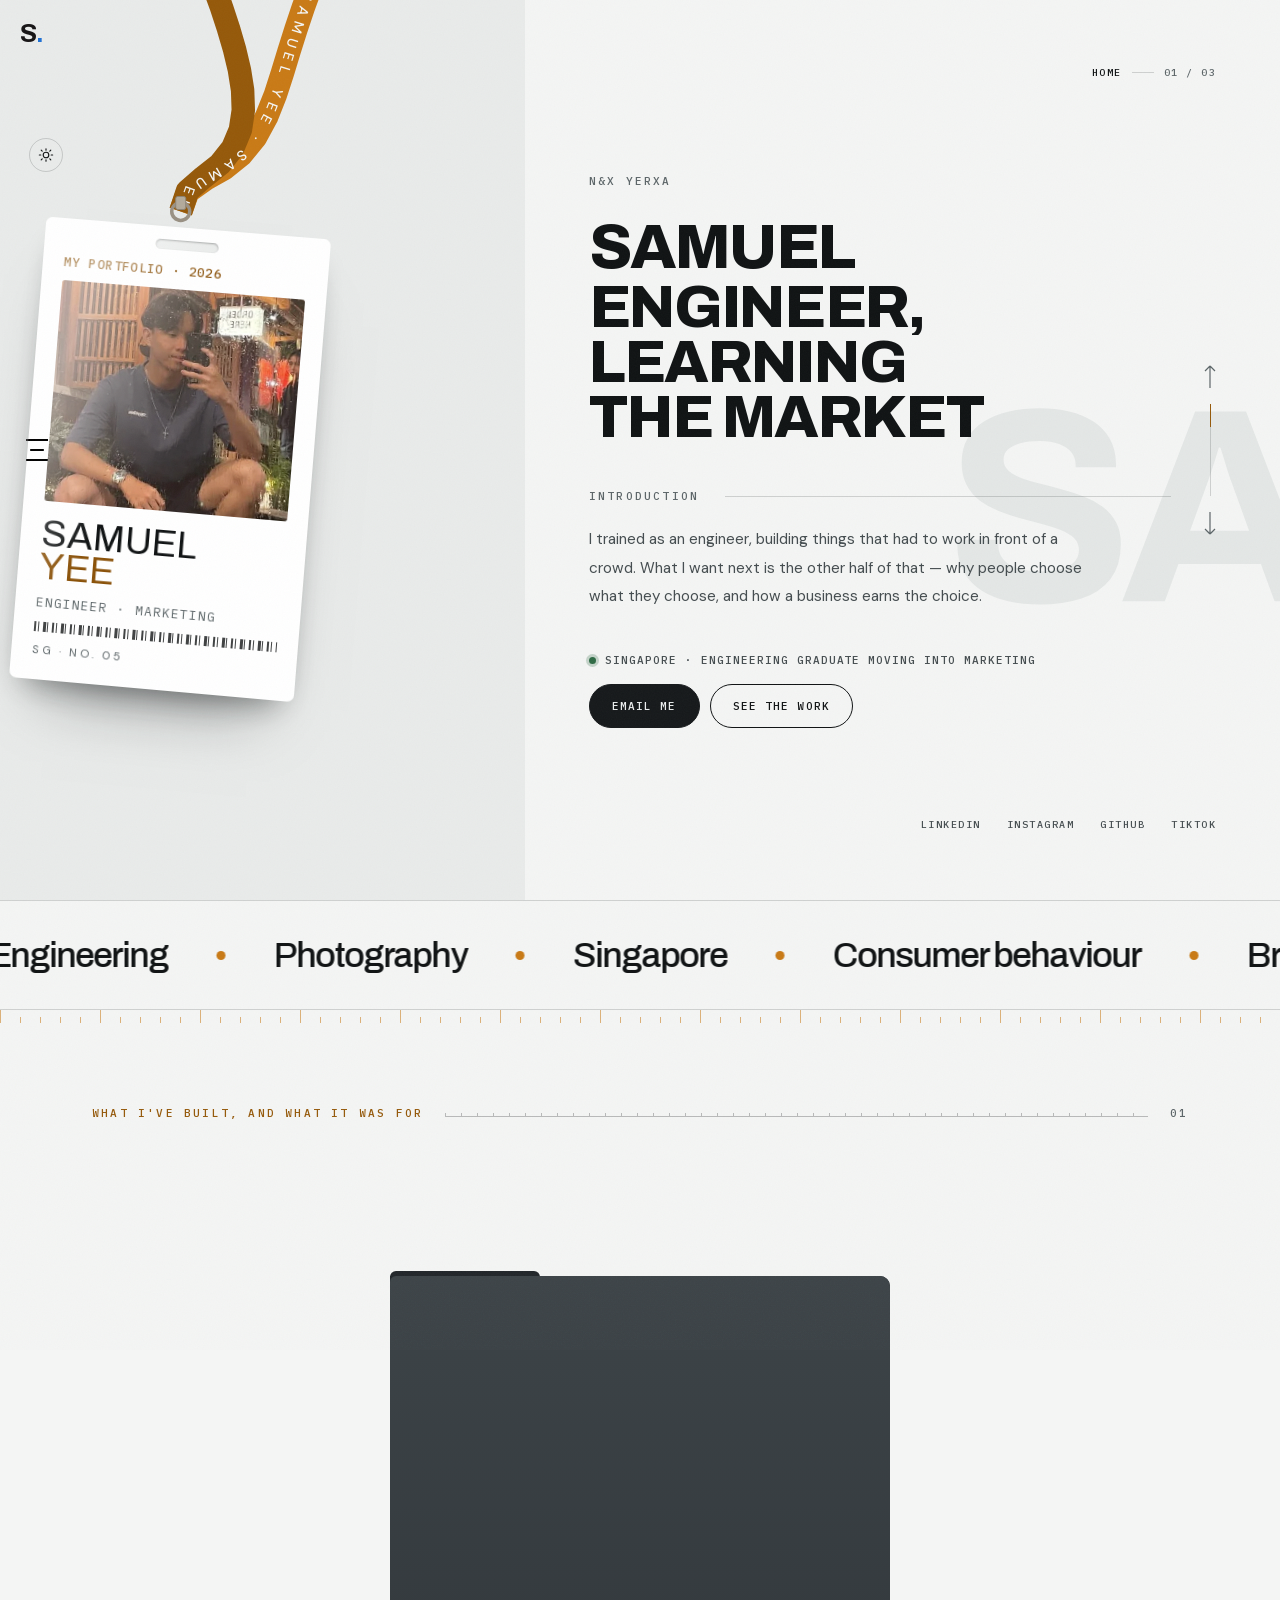
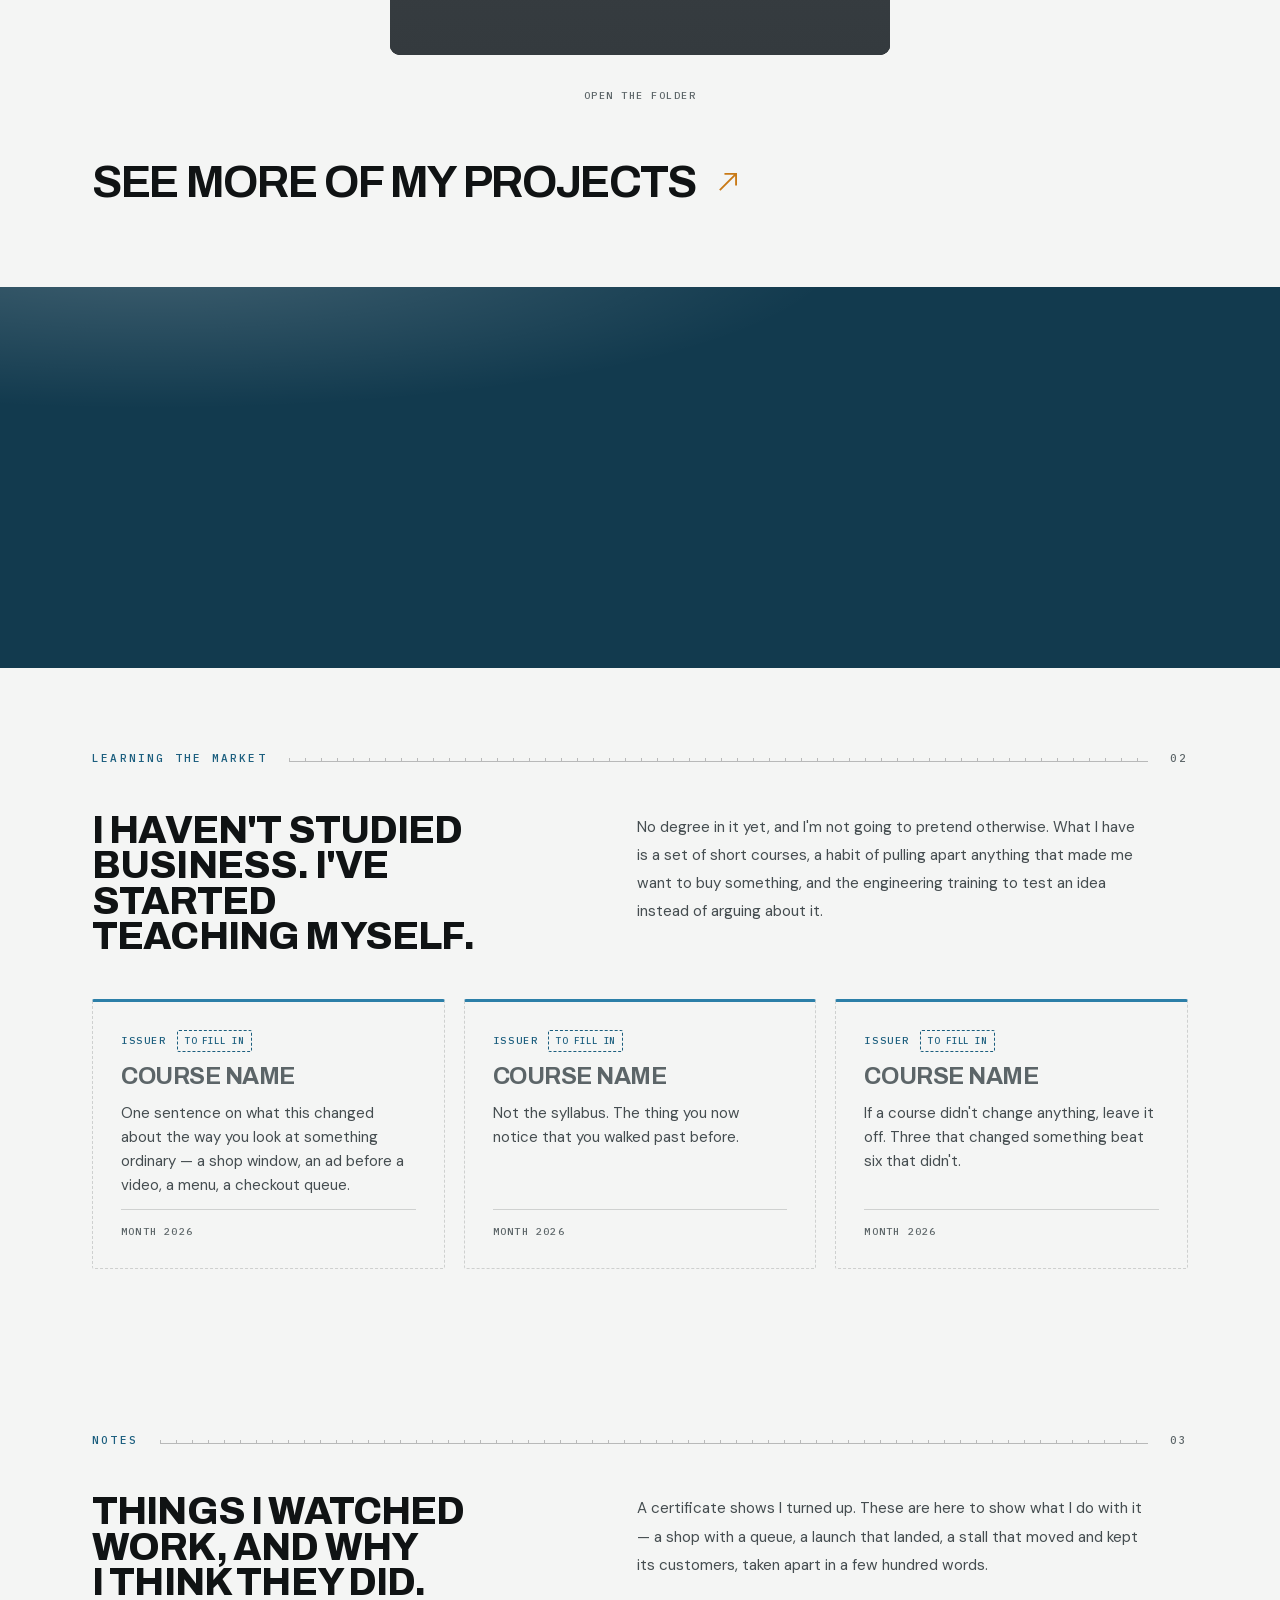
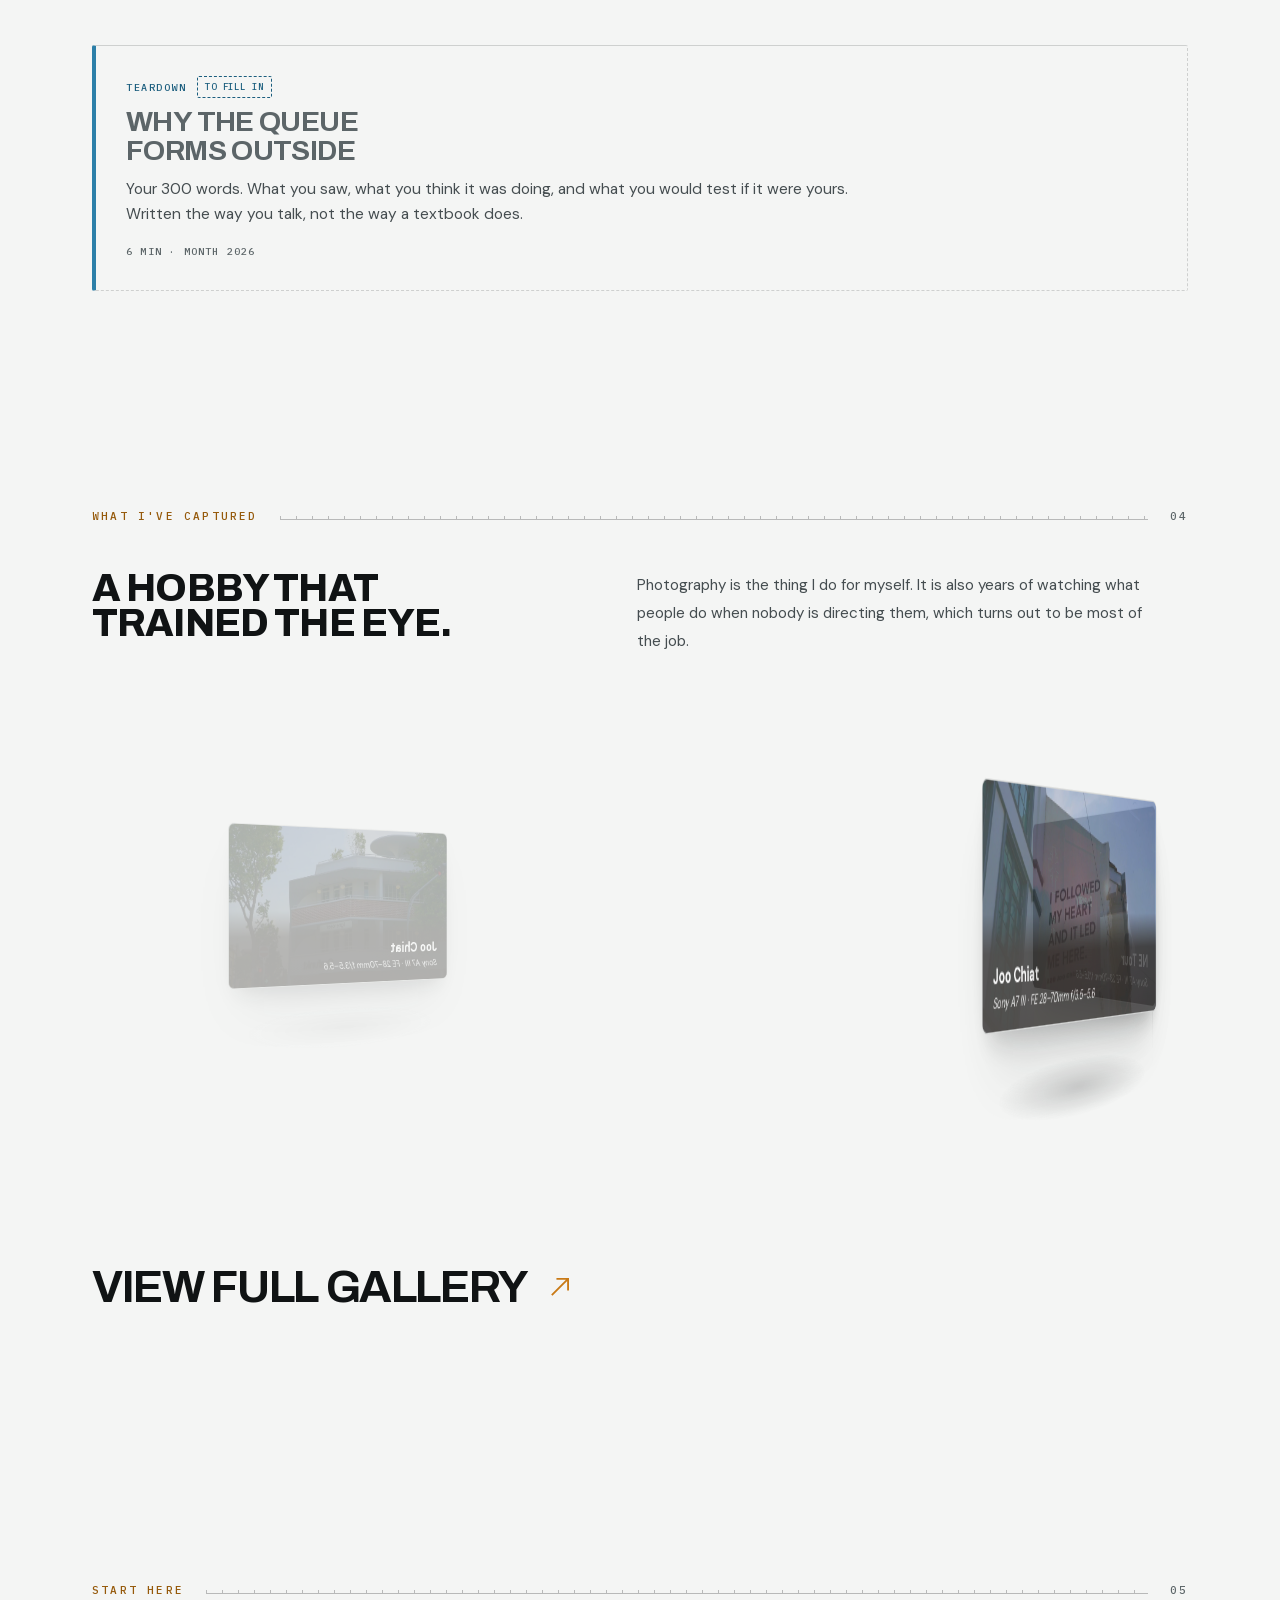
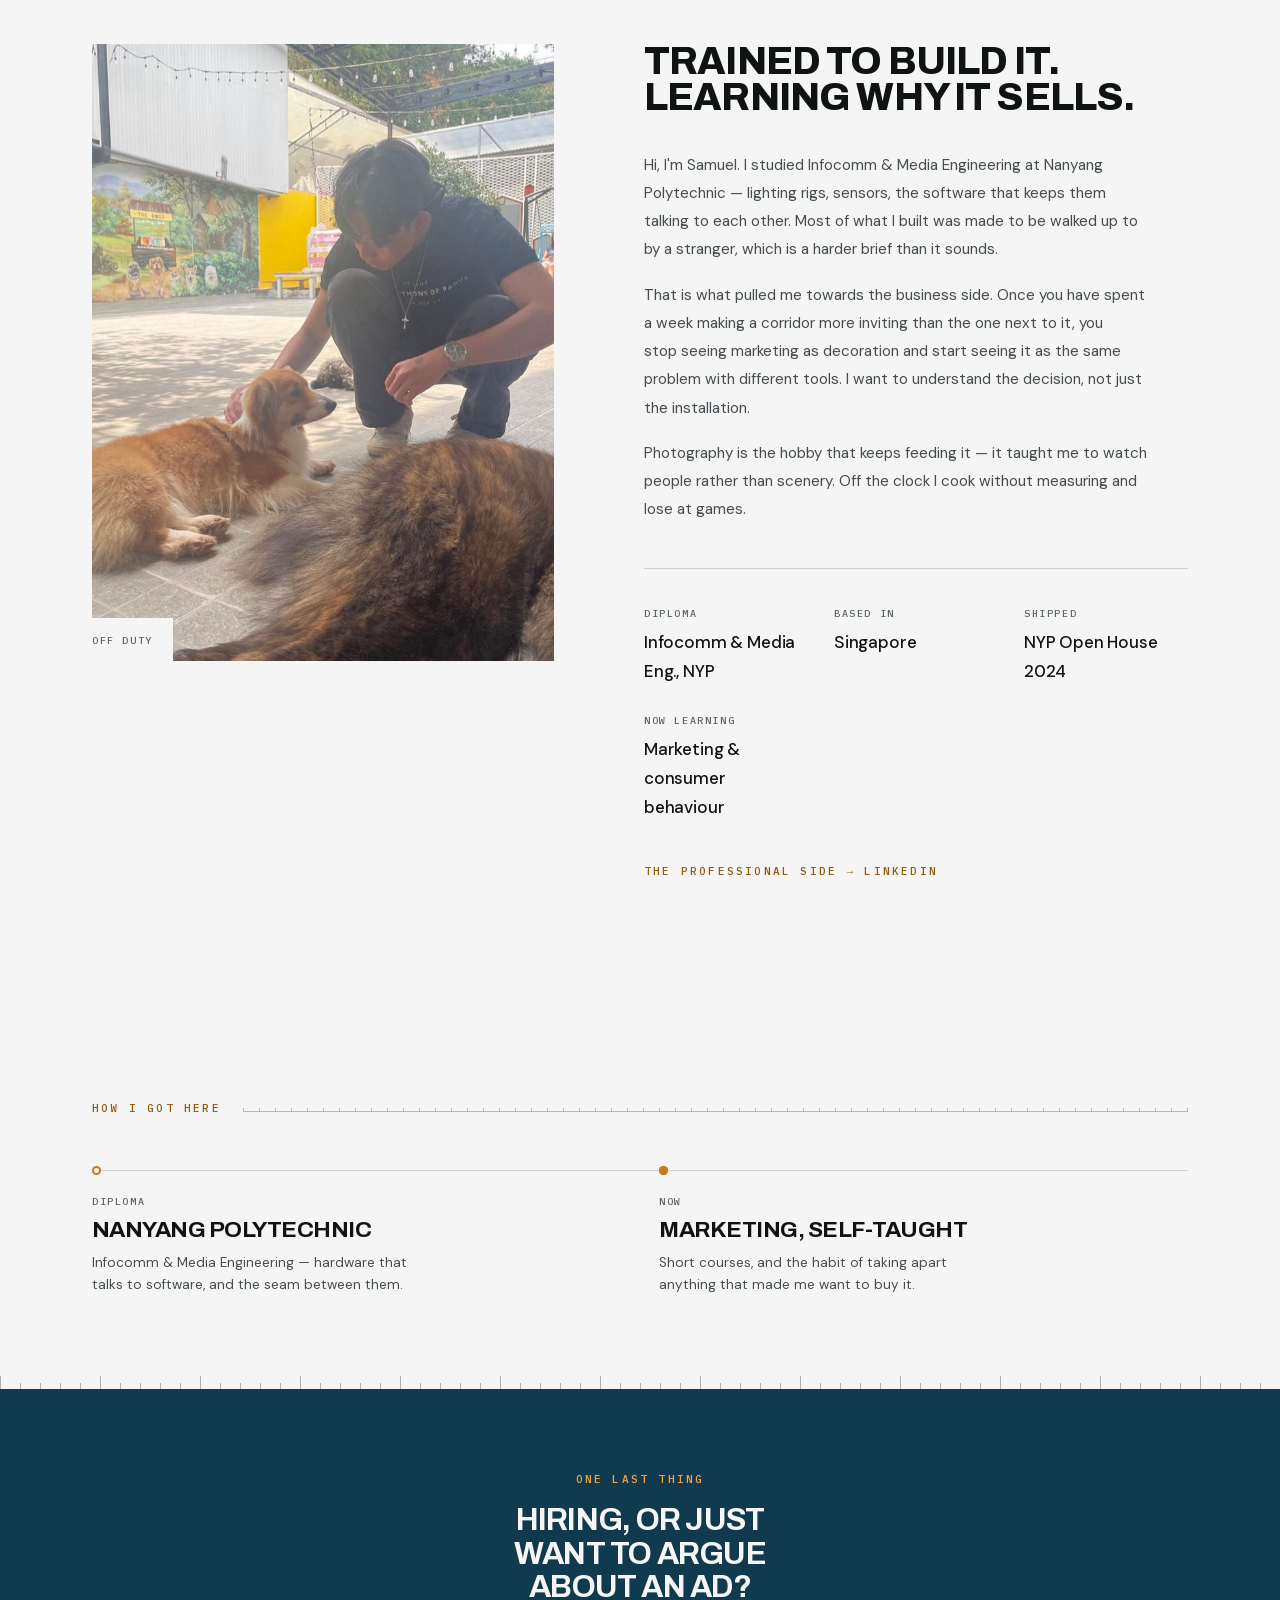
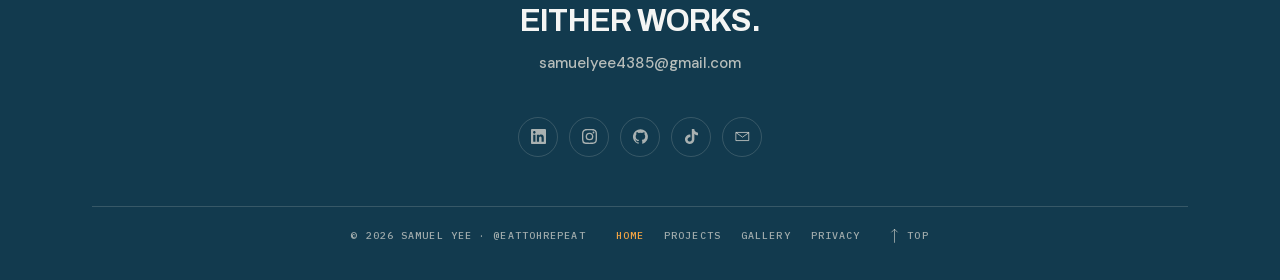
==== commit 2ed59974: "Relight v2: tungsten and daylight, not cream and terracotta The first cut of v2 kept the cream poste" ====
--- a/v2/index.html
+++ b/v2/index.html
@@ -5,7 +5,7 @@
 <meta name="viewport" content="width=device-width, initial-scale=1">
 <title>Samuel Yee — Engineer, learning the market</title>
 <meta name="description" content="Samuel Yee — Infocomm &amp; Media Engineering graduate in Singapore, moving into marketing. Built experiences that had to work in front of a crowd; now learning why people choose what they choose.">
-<meta name="theme-color" content="#f3ece0">
+<meta name="theme-color" content="#f4f5f4">
 
 <meta property="og:title" content="Samuel Yee — Engineer, learning the market">
 <meta property="og:description" content="Engineering graduate in Singapore, moving into marketing. The work, the courses, and the notes.">
@@ -18,15 +18,15 @@
 <meta property="og:image:alt" content="A mural in central Singapore reading: in a room full of art I'd still stare at you">
 <meta name="twitter:card" content="summary_large_image">
 
-<link rel="icon" href="data:image/svg+xml,%3Csvg xmlns='http://www.w3.org/2000/svg' viewBox='0 0 64 64'%3E%3Crect width='64' height='64' fill='%23c4552c'/%3E%3Ctext x='32' y='46' font-family='Helvetica,Arial' font-size='40' font-weight='bold' fill='%23f7f0e5' text-anchor='middle'%3ES%3C/text%3E%3C/svg%3E">
+<link rel="icon" href="data:image/svg+xml,%3Csvg xmlns='http://www.w3.org/2000/svg' viewBox='0 0 64 64'%3E%3Crect width='64' height='64' fill='%230c0e0f'/%3E%3Ctext x='32' y='46' font-family='Helvetica,Arial' font-size='40' font-weight='bold' fill='%23f2a544' text-anchor='middle'%3ES%3C/text%3E%3C/svg%3E">
 
 <script>/* the stored theme, before first paint, so the page never flashes the wrong one */
 try{var t=localStorage.getItem("sy-theme");if(t)document.documentElement.setAttribute("data-theme",t)}catch(e){}</script>
-<link rel="preload" href="assets/fonts/anton-latin.woff2" as="font" type="font/woff2" crossorigin>
+<link rel="preload" href="assets/fonts/archivo-var-latin.woff2" as="font" type="font/woff2" crossorigin>
 <link rel="preload" href="assets/fonts/dmsans-var-latin.woff2" as="font" type="font/woff2" crossorigin>
-<link rel="stylesheet" href="assets/css/fonts.css?v=v20001">
-<link rel="stylesheet" href="assets/css/site.css?v=v20001">
-<link rel="stylesheet" href="assets/css/print.css?v=v20001" media="print">
+<link rel="stylesheet" href="assets/css/fonts.css?v=v20002">
+<link rel="stylesheet" href="assets/css/site.css?v=v20002">
+<link rel="stylesheet" href="assets/css/print.css?v=v20002" media="print">
 </head>
 <body class="is-home">
 <a class="skip-link" href="#main">Skip to content</a>
@@ -101,7 +101,7 @@
     <div class="hero__title">
       <p class="label rise in" style="margin:0 0 clamp(18px,3vh,34px)"><span data-decrypt="inViewHover" data-decrypt-sequential data-decrypt-speed="80" data-decrypt-delay="650" data-decrypt-chars="ABCDEFGHIJKLMNOPQRSTUVWXYZ!@#$%&amp;*+?">Say Hello</span></p>
       <h1 class="display h-xl">
-        <span class="hero__name" data-cutout>Samuel</span>
+        <span class="hero__name">Samuel</span>
         <span class="rise in" data-d="2"><span>engineer,</span></span>
         <span class="rise in" data-d="3"><span>learning</span></span>
         <span class="rise in" data-d="4"><span>the market</span></span>
@@ -378,22 +378,20 @@
 </footer>
 
 <script>document.getElementById("yr").textContent = new Date().getFullYear();</script>
-<script src="assets/js/theme.js?v=v20001"></script>
-<script src="assets/js/transition.js?v=v20001"></script>
-<script src="assets/js/site.js?v=v20001"></script>
-<script src="assets/js/route.js?v=v20001"></script>
-<script src="data/gallery.js?v=v20001"></script>
-<script src="data/projects.js?v=v20001"></script>
-<script src="data/learning.js?v=v20001"></script>
-<script src="data/notes.js?v=v20001"></script>
-<script src="assets/js/gallery.js?v=v20001"></script>
-<script src="assets/js/ring.js?v=v20001"></script>
-<script src="assets/js/split.js?v=v20001"></script>
-<script src="assets/js/decrypt.js?v=v20001"></script>
-<script src="assets/js/cutout.js?v=v20001"></script>
-<script src="assets/js/lanyard.js?v=v20001"></script>
-<script src="assets/js/folder.js?v=v20001"></script>
-<script src="assets/js/projects.js?v=v20001"></script>
-<script src="assets/js/learning.js?v=v20001"></script>
+<script src="assets/js/theme.js?v=v20002"></script>
+<script src="assets/js/transition.js?v=v20002"></script>
+<script src="assets/js/site.js?v=v20002"></script>
+<script src="data/gallery.js?v=v20002"></script>
+<script src="data/projects.js?v=v20002"></script>
+<script src="data/learning.js?v=v20002"></script>
+<script src="data/notes.js?v=v20002"></script>
+<script src="assets/js/gallery.js?v=v20002"></script>
+<script src="assets/js/ring.js?v=v20002"></script>
+<script src="assets/js/split.js?v=v20002"></script>
+<script src="assets/js/decrypt.js?v=v20002"></script>
+<script src="assets/js/lanyard.js?v=v20002"></script>
+<script src="assets/js/folder.js?v=v20002"></script>
+<script src="assets/js/projects.js?v=v20002"></script>
+<script src="assets/js/learning.js?v=v20002"></script>
 </body>
 </html>
--- a/v2/assets/css/fonts.css
+++ b/v2/assets/css/fonts.css
@@ -1,22 +1,35 @@
 /* Self-hosted type. The site makes no third-party request for fonts, so no
    visitor IP is handed to Google on page load. Subset to latin + latin-ext;
-   DM Sans is the variable cut, which is why one file covers 400-700. */
+   Archivo and DM Sans are variable cuts, which is why one file each covers the
+   whole weight range.
+
+   Three faces, three jobs:
+     Archivo       display. A broad grotesque rather than a condensed poster
+                   face — it states things instead of shouting them.
+     DM Sans       running text.
+     IBM Plex Mono every label, number, date and caption. The monospace is
+                   what makes the page read as measured rather than decorated,
+                   and it is the right face for a portfolio arguing that its
+                   author counts things.
+   All three are open-licensed (OFL). */
+
 @font-face {
-  font-family: 'Anton';
+  font-family: 'Archivo';
   font-style: normal;
-  font-weight: 400;
+  font-weight: 400 800;
   font-display: swap;
-  src: url('../fonts/anton-latin.woff2') format('woff2');
+  src: url('../fonts/archivo-var-latin.woff2') format('woff2');
   unicode-range: U+0000-00FF, U+0131, U+0152-0153, U+02BB-02BC, U+02C6, U+02DA, U+02DC, U+0304, U+0308, U+0329, U+2000-206F, U+20AC, U+2122, U+2191, U+2193, U+2212, U+2215, U+FEFF, U+FFFD;
 }
 @font-face {
-  font-family: 'Anton';
+  font-family: 'Archivo';
   font-style: normal;
-  font-weight: 400;
+  font-weight: 400 800;
   font-display: swap;
-  src: url('../fonts/anton-latin-ext.woff2') format('woff2');
+  src: url('../fonts/archivo-var-latin-ext.woff2') format('woff2');
   unicode-range: U+0100-02BA, U+02BD-02C5, U+02C7-02CC, U+02CE-02D7, U+02DD-02FF, U+0304, U+0308, U+0329, U+1D00-1DBF, U+1E00-1E9F, U+1EF2-1EFF, U+2020, U+20A0-20AB, U+20AD-20C0, U+2113, U+2C60-2C7F, U+A720-A7FF;
 }
+
 @font-face {
   font-family: 'DM Sans';
   font-style: normal;
@@ -34,13 +47,35 @@
   unicode-range: U+0100-02BA, U+02BD-02C5, U+02C7-02CC, U+02CE-02D7, U+02DD-02FF, U+0304, U+0308, U+0329, U+1D00-1DBF, U+1E00-1E9F, U+1EF2-1EFF, U+2020, U+20A0-20AB, U+20AD-20C0, U+2113, U+2C60-2C7F, U+A720-A7FF;
 }
 
-/* Neucha — the pencil/crayon hand for the name. Openly licensed (OFL)
-   and self-hosted, so it costs neither a licence nor a third-party request. */
-@font-face{
-  font-family: 'Neucha';
+@font-face {
+  font-family: 'IBM Plex Mono';
   font-style: normal;
   font-weight: 400;
   font-display: swap;
-  src: url('../fonts/neucha-latin.woff2') format('woff2');
+  src: url('../fonts/plexmono-400-latin.woff2') format('woff2');
   unicode-range: U+0000-00FF, U+0131, U+0152-0153, U+02BB-02BC, U+02C6, U+02DA, U+02DC, U+0304, U+0308, U+0329, U+2000-206F, U+20AC, U+2122, U+2191, U+2193, U+2212, U+2215, U+FEFF, U+FFFD;
 }
+@font-face {
+  font-family: 'IBM Plex Mono';
+  font-style: normal;
+  font-weight: 400;
+  font-display: swap;
+  src: url('../fonts/plexmono-400-latin-ext.woff2') format('woff2');
+  unicode-range: U+0100-02BA, U+02BD-02C5, U+02C7-02CC, U+02CE-02D7, U+02DD-02FF, U+0304, U+0308, U+0329, U+1D00-1DBF, U+1E00-1E9F, U+1EF2-1EFF, U+2020, U+20A0-20AB, U+20AD-20C0, U+2113, U+2C60-2C7F, U+A720-A7FF;
+}
+@font-face {
+  font-family: 'IBM Plex Mono';
+  font-style: normal;
+  font-weight: 500;
+  font-display: swap;
+  src: url('../fonts/plexmono-500-latin.woff2') format('woff2');
+  unicode-range: U+0000-00FF, U+0131, U+0152-0153, U+02BB-02BC, U+02C6, U+02DA, U+02DC, U+0304, U+0308, U+0329, U+2000-206F, U+20AC, U+2122, U+2191, U+2193, U+2212, U+2215, U+FEFF, U+FFFD;
+}
+@font-face {
+  font-family: 'IBM Plex Mono';
+  font-style: normal;
+  font-weight: 500;
+  font-display: swap;
+  src: url('../fonts/plexmono-500-latin-ext.woff2') format('woff2');
+  unicode-range: U+0100-02BA, U+02BD-02C5, U+02C7-02CC, U+02CE-02D7, U+02DD-02FF, U+0304, U+0308, U+0329, U+1D00-1DBF, U+1E00-1E9F, U+1EF2-1EFF, U+2020, U+20A0-20AB, U+20AD-20C0, U+2113, U+2C60-2C7F, U+A720-A7FF;
+}
--- a/v2/assets/css/site.css
+++ b/v2/assets/css/site.css
@@ -3,68 +3,102 @@
    Design system + global styles
    ========================================================================== */
 
-/* ---------- Tokens ---------- */
+/* ---------- Tokens ----------
+
+   TUNGSTEN & DAYLIGHT.
+
+   Samuel programmed lighting rigs before he wanted to programme campaigns, so
+   the palette is borrowed from the gels in that trade: CTO, the orange that
+   warms a lamp to tungsten, and CTB, the blue that cools it to daylight.
+
+   The two run the argument. Tungsten lights what he has made; daylight lights
+   what he is learning; the statement band is the moment the colour temperature
+   changes. Nothing on the page is decorative colour — the only fully saturated
+   things here are the photographs, which is the point of putting them on a
+   near-black ground instead of a cream one.
+
+   The old terracotta names survive underneath as aliases, so every rule that
+   already asked for --rust or --cobalt keeps working and asks for the new
+   colour instead.
+   ---------------------------------------------------------------------- */
 :root {
-  /* Warm cream ground, the way those rooms are lit */
-  --bg:          #f3ece0;
-  --bg-warm:     #e8dcc9;
-  --panel:       #fbf6ec;
-  --cream:       #f7f0e5;
-
-  /* Ink is brown-black, never neutral grey — it sits on cream without chill */
-  --ink:         #241b14;
-  --ink-mid:     #5b4a3c;
-  --ink-soft:    #6d5f52;   /* clears 4.5:1 at 10px on bg, panel, cream and bg-warm */
-  --ink-ghost:   #e3d6c2;
-
-  /* The poster palette: terracotta leads, cobalt answers */
-  --rust:        #c4552c;
-  --rust-deep:   #a6421f;
-  --cobalt:      #1f3fa8;
-  --cobalt-deep: #182f77;
+  /* House lights up. Cool paper rather than warm — the photographs are the
+     only place warmth belongs now. */
+  --bg:          #f4f5f4;
+  --bg-warm:     #e9ebea;
+  --panel:       #ffffff;
+  --cream:       #f4f5f4;
+
+  --ink:         #101314;
+  --ink-mid:     #454d50;
+  --ink-soft:    #5c6568;   /* clears 4.5:1 at 10px on bg, panel and cream */
+  --ink-ghost:   #e4e7e6;
+
+  /* The two gels. `-deep` is always the mix small type can sit on: on white
+     that means darker, on the night ground it means brighter. */
+  --tungsten:       #c97a16;   /* 3.1:1 on paper — display marks only */
+  --tungsten-deep:  #95590a;   /* 5.2:1 — labels, links, anything at 11px */
+  --daylight:       #2c7fa8;
+  --daylight-band:  #123a4e;   /* the band a section is printed on */
+
+  --accent:      var(--tungsten);
+  --accent-deep: var(--tungsten-deep);
+
+  /* Tungsten printed on one of the dark bands — the footer, the overlay menu.
+     Those grounds are dark whichever theme is on, so this mix does not flip
+     with the page; the paper mix would read at 3.6:1 down there. */
+  --tungsten-on-band: #f2a544;
+
+  /* The market voice: everything below the statement band is lit daylight. */
+  --market:      var(--daylight);
+  --market-deep: #1b5e7e;      /* 6.5:1 — daylight small enough to read */
+  --market-band: var(--daylight-band);
+
+  /* Names the rest of the stylesheet still uses, pointed at the new palette */
+  --rust:        var(--tungsten);
+  --rust-deep:   var(--tungsten-deep);
+  --cobalt:      var(--daylight);
+  --cobalt-deep: var(--daylight-band);
   --forest:      #2f6b45;
-  --ochre:       #d9992b;
-  --amber-deep:  #a8620f;   /* ochre darkened until cream type holds on it */
-  --amber-mat:   #8f5209;   /* darker again, for type-bearing tile mats */
-  --accent:      var(--rust);
-  --accent-deep: var(--rust-deep);
-
-  /* The market voice. Terracotta marks what has been made; cobalt marks what
-     is being learned, so the page changes colour at the point the story turns.
-     Both hues were already in the palette — the aliases below just give them a
-     job, and only the small-type cobalt needs a lighter mix after dark. */
-  --market:      var(--cobalt);
-  --market-deep: var(--cobalt-deep);
-  --market-band: var(--cobalt-deep);
+  --ochre:       var(--tungsten);
+  --amber-deep:  var(--tungsten-deep);
+  --amber-mat:   var(--tungsten-deep);
 
   /* One shadow colour for the whole site; the dark theme deepens it */
-  --shadow:      36, 27, 20;
+  --shadow:      16, 19, 20;
 
   /* Two surfaces that carry their own colour into either theme, because the
-     thing they stand for has one: paper is pale in any light, and a scrap of
-     dark card stock is dark in any light. Ink and cream are page colours and
-     flip with the theme, so painting a surface with them is how a letter ends
-     up cream on cream. Anything using these also re-binds the ink tokens, so
-     the type on it follows the surface rather than the page. */
-  --sheet:        #f7f0e5;
-  --sheet-alt:    #fbf6ec;
-  --on-sheet:     #241b14;
-  --on-sheet-mid: #5b4a3c;
-  --on-sheet-soft:#655749;
-  --stock:        #241b14;
-  --on-stock:     #f7f0e5;
-  --stock-rust:   #a6421f;
-  --stock-cobalt: #1f3fa8;
+     thing they stand for has one. A sheet of paper is pale in any light and a
+     piece of dark stock is dark in any light, so they are painted with these
+     rather than with --ink and --cream, which swap places between themes.
+     Anything using them also re-binds the ink tokens, so type on the surface
+     follows the surface rather than the page. */
+  --sheet:        #f7f8f7;
+  --sheet-alt:    #ffffff;
+  --on-sheet:     #101314;
+  --on-sheet-mid: #454d50;
+  --on-sheet-soft:#5c6568;
+  --stock:        #0c0e0f;
+  --on-stock:     #ecefef;
+  --stock-rust:   var(--tungsten-deep);
+  --stock-cobalt: #1b5e7e;
   --stock-forest: #2f6b45;
-  --stock-amber:  #8f5209;
-  --mat:          #9c3d1b;   /* the terracotta a photograph is mounted on */
-  /* Terracotta dark enough to carry small type on pale paper */
-  --on-sheet-accent: #9c3d1b;
-
-  --line:        rgba(36, 27, 20, 0.15);
-
-  --font-display: "Anton", "Haettenschweiler", "Arial Narrow", Impact, sans-serif;
+  --stock-amber:  var(--tungsten-deep);
+  /* A photograph is mounted on the same near-black in either theme, so the
+     picture is the only colour in the frame */
+  --mat:          #16191b;
+  /* Tungsten printed on paper. Darker than the page's own, because the
+     dark theme's sheets are a shade deeper than the light theme's and this
+     one colour has to clear 4.5:1 on all four of them at 8.5px. */
+  --on-sheet-accent: #8a5108;
+
+  --line:        rgba(16, 19, 20, 0.16);
+
+  --font-display: "Archivo", "Helvetica Neue", Helvetica, Arial, sans-serif;
   --font-body:    "DM Sans", "Helvetica Neue", Arial, sans-serif;
+  /* Every label, number, date and caption. Mono is the whole difference
+     between a page that looks designed and one that looks instrumented. */
+  --font-mono:    "IBM Plex Mono", ui-monospace, "SF Mono", Menlo, monospace;
 
   --rail: 92px;          /* width of the fixed side chrome */
   --gutter: clamp(20px, 5vw, 72px);
@@ -85,15 +119,22 @@
   color-scheme: light;
 }
 
-/* Checkerboard — the tiled tables and cushions in the reference rooms */
+/* A measured rule. The checkerboard that used to divide the page was a
+   cushion pattern; this is a ruler — a hairline with a tick every 20px and a
+   taller one every fifth. It divides just as well and says something true
+   about the site it is on. */
 .checker {
-  height: 20px;
+  height: 13px;
   background-image:
-    repeating-conic-gradient(var(--ink) 0% 25%, transparent 0% 50%);
-  background-size: 20px 20px;
-  opacity: 0.9;
-}
-.checker--rust  { background-image: repeating-conic-gradient(var(--rust) 0% 25%, transparent 0% 50%); }
+    linear-gradient(to right, currentColor 1px, transparent 1px),
+    linear-gradient(to right, currentColor 1px, transparent 1px);
+  background-size: 20px 6px, 100px 13px;
+  background-repeat: repeat-x, repeat-x;
+  background-position: 0 100%, 0 100%;
+  color: var(--ink);
+  opacity: 0.3;
+}
+.checker--rust { color: var(--accent); opacity: 0.85; }
 
 /* ---------- Reset ---------- */
 *, *::before, *::after { box-sizing: border-box; }
@@ -170,22 +211,24 @@
   z-index: 1000;
 }
 .skip-link:focus {
+  font-family: var(--font-mono);
   left: var(--gutter);
   top: 14px;
   padding: 12px 18px;
   background: var(--stock);
   color: var(--on-stock);
   font-size: 12px;
-  font-weight: 700;
-  letter-spacing: 0.18em;
+  font-weight: 500;
+  letter-spacing: 0.1em;
   text-transform: uppercase;
   border-radius: 2px;
 }
 .label {
-  font-family: var(--font-body);
+  font-family: var(--font-mono);
   font-size: 11px;
-  font-weight: 700;
-  letter-spacing: 0.42em;
+  font-weight: 500;
+  /* Mono is already wide, so the old 0.42em would pull a label apart */
+  letter-spacing: 0.2em;
   text-transform: uppercase;
   color: var(--accent-deep);
 }
@@ -209,17 +252,19 @@
 
 .display {
   font-family: var(--font-display);
-  font-weight: 400;            /* Anton ships one weight, and it is heavy */
-  line-height: 0.87;
-  letter-spacing: 0.002em;
+  font-weight: 800;
+  line-height: 0.92;
+  /* Archivo is a broad grotesque, not a condensed one. At poster size it
+     needs pulling in rather than letting out — and it runs about a third
+     wider than Anton did, which is what sets the scale below. */
+  letter-spacing: -0.028em;
   text-transform: uppercase;
   margin: 0;
 }
 
-/* Anton is condensed, so it carries more size than a normal grotesque */
-.h-xl { font-size: clamp(3rem, 9.6vw, 8.5rem); }
-.h-lg { font-size: clamp(2.5rem, 7vw, 5.75rem); }
-.h-md { font-size: clamp(1.75rem, 3.9vw, 3.1rem); }
+.h-xl { font-size: clamp(2.3rem, 6.6vw, 5.9rem); }
+.h-lg { font-size: clamp(2rem, 5vw, 4.1rem); }
+.h-md { font-size: clamp(1.5rem, 3vw, 2.4rem); letter-spacing: -0.022em; }
 
 .lede {
   font-size: clamp(0.95rem, 1.15vw, 1.0625rem);
@@ -246,9 +291,9 @@
 .preloader__name {
   font-family: var(--font-display);
   text-transform: uppercase;
-  font-weight: 400;
-  font-size: clamp(1.5rem, 4vw, 3rem);
-  letter-spacing: -0.03em;
+  font-weight: 700;
+  font-size: clamp(1.27rem, 3.4vw, 2.55rem);
+  letter-spacing: -0.035em;
   overflow: hidden;
 }
 .preloader__name span {
@@ -259,10 +304,10 @@
 @keyframes pl-rise { to { transform: translateY(0); } }
 
 .preloader__count {
-  font-family: var(--font-display);
-  font-weight: 400;
-  font-size: clamp(2.5rem, 9vw, 7rem);
-  letter-spacing: -0.05em;
+  font-family: var(--font-mono);
+  font-weight: 500;
+  font-size: clamp(2.1rem, 7vw, 5rem);
+  letter-spacing: -0.02em;
   line-height: 0.8;
   font-variant-numeric: tabular-nums;
 }
@@ -373,10 +418,10 @@
   gap: 26px;
 }
 .chrome__social a {
-  font-family: var(--font-body);
+  font-family: var(--font-mono);
   font-size: 10px;
-  font-weight: 700;
-  letter-spacing: 0.28em;
+  font-weight: 500;
+  letter-spacing: 0.15em;
   text-transform: uppercase;
   color: var(--ink-mid);
   position: relative;
@@ -398,10 +443,10 @@
 .chrome__marker {
   top: var(--gutter);
   right: var(--gutter);
-  font-family: var(--font-body);
+  font-family: var(--font-mono);
   font-size: 10px;
-  font-weight: 700;
-  letter-spacing: 0.28em;
+  font-weight: 500;
+  letter-spacing: 0.15em;
   text-transform: uppercase;
   color: var(--ink-soft);
   display: flex;
@@ -466,10 +511,10 @@
 .nav-overlay__list a {
   display: block;
   font-family: var(--font-display);
-  font-weight: 400;
-  text-transform: uppercase;
-  font-size: clamp(2.5rem, 8vw, 6.25rem);
-  letter-spacing: 0.002em;
+  font-weight: 700;
+  text-transform: uppercase;
+  font-size: clamp(1.8rem, 5.76vw, 4.5rem);
+  letter-spacing: -0.032em;
   line-height: 1.06;
   transform: translateY(110%);
   transition: transform 0.8s var(--ease), color 0.4s;
@@ -481,7 +526,7 @@
 body.is-menu-open .nav-overlay__list li:nth-child(3) a { transition-delay: 0.28s; }
 body.is-menu-open .nav-overlay__list li:nth-child(4) a { transition-delay: 0.34s; }
 .nav-overlay__list a:hover { color: var(--ochre); }
-.nav-overlay__list a[aria-current="page"] { color: var(--ochre); }
+.nav-overlay__list a[aria-current="page"] { color: var(--tungsten-on-band); }
 .nav-overlay__list a em {
   font-style: normal;
   font-size: 12px;
@@ -500,10 +545,10 @@
 }
 body.is-menu-open .nav-overlay__meta { opacity: 1; }
 .nav-overlay__meta a {
-  font-family: var(--font-body);
-  font-weight: 700;
+  font-family: var(--font-mono);
+  font-weight: 500;
   font-size: 11px;
-  letter-spacing: 0.26em;
+  letter-spacing: 0.14em;
   text-transform: uppercase;
   color: var(--ink-soft);
   transition: color 0.3s;
@@ -561,47 +606,6 @@
 .footer__nav { gap: 24px; }
 
 /* ==========================================================================
-   Scroll route — the car's path down the page.
-   Layer 0, so it shows through the page's open ground and passes beneath
-   every solid block. Content is lifted to layer 1 to guarantee that.
-   ========================================================================== */
-.route {
-  position: absolute;
-  top: 0; left: 0; right: 0;
-  z-index: 0;
-  pointer-events: none;
-  will-change: transform;
-}
-.route svg { display: block; }
-.route__line {
-  stroke: var(--accent);
-  stroke-width: 2;
-  stroke-linecap: round;
-  opacity: 0.22;
-  stroke-dasharray: 10 14;
-}
-.route__done {
-  stroke: var(--accent);
-  stroke-width: 2.5;
-  stroke-linecap: round;
-  opacity: 0.5;
-}
-.route__car {
-  position: absolute;
-  top: 0; left: 0;
-  height: auto;
-  transform-origin: 50% 50%;
-  filter: drop-shadow(0 6px 10px rgba(var(--shadow), 0.28));
-  will-change: transform;
-}
-/* Only the flow content needs lifting. The fixed chrome and the menu overlay
-   already carry their own position and z-index — restating position here
-   would override their `fixed` and drop them into the flow. */
-main, .footer { position: relative; z-index: 1; }
-
-@media (prefers-reduced-motion: reduce) { .route { display: none; } }
-
-/* ==========================================================================
    Layout helpers
    ========================================================================== */
 .shell { padding-inline: max(var(--rail), var(--gutter)); }
@@ -616,9 +620,19 @@
 }
 .section__head s {
   flex: 1;
-  height: 1px;
-  background: var(--line);
+  height: 7px;
+  align-self: center;
   text-decoration: none;
+  /* A hairline with a tick every 16px: the same divider the page uses
+     between its bands, at the scale of a caption. */
+  background-image:
+    linear-gradient(to right, currentColor 1px, transparent 1px),
+    linear-gradient(to bottom, currentColor 1px, transparent 1px);
+  background-size: 16px 4px, 100% 1px;
+  background-repeat: repeat-x, no-repeat;
+  background-position: 0 100%, 0 100%;
+  color: var(--ink);
+  opacity: 0.26;
 }
 
 /* Scroll reveal */
@@ -682,9 +696,12 @@
   display: flex;
   flex-direction: column;
   justify-content: center;
-  gap: clamp(28px, 6vh, 68px);
-  padding: calc(var(--gutter) * 2.2) clamp(72px, 8.5vw, 132px)
-           calc(var(--gutter) * 2.2) clamp(28px, 5vw, 86px);
+  gap: clamp(24px, 4.6vh, 52px);
+  /* 1.9 rather than 2.2: the extra headline line has to be paid for, and a
+     shorter top and bottom margin costs less than shrinking the type. This
+     keeps the two buttons above the fold on a 700px-tall laptop window. */
+  padding: calc(var(--gutter) * 1.9) clamp(72px, 8.5vw, 132px)
+           calc(var(--gutter) * 1.9) clamp(28px, 5vw, 86px);
 }
 
 /* Giant ghost letterform behind the type */
@@ -696,9 +713,9 @@
   transform: translateY(-50%);
   font-family: var(--font-display);
   font-weight: 700;
-  font-size: clamp(13rem, 27vw, 31rem);
+  font-size: clamp(10.4rem, 21.6vw, 24.8rem);
   line-height: 0.72;
-  letter-spacing: -0.01em;
+  letter-spacing: -0.045em;
   color: var(--ink-ghost);
   z-index: 0;
   pointer-events: none;
@@ -711,9 +728,21 @@
    MARKET — so the type is set a step smaller to keep the hero on one
    screen. No line is longer than the old 'photographer', so nothing that
    fitted before overflows now. */
+/* The name used to be a ransom-note pile of scraps: every letter its own
+   face, colour and torn edge. That device belonged to the cream poster. Here
+   the name is simply set — one line of Archivo at its heaviest, with the
+   mono standing off it. Confidence is cheaper than collage. */
+.hero__name {
+  display: block;
+  font-size: 1.04em;
+  line-height: 0.94;
+  letter-spacing: -0.04em;
+  margin-bottom: 0.06em;
+}
+
 .hero__title .h-xl {
-  font-size: clamp(2.3rem, 6.1vw, 5.7rem);
-  max-width: 13ch;
+  font-size: clamp(1.8rem, 4.68vw, 4.4rem);
+  max-width: 11ch;
 }
 
 .hero__intro {
@@ -763,8 +792,8 @@
 .marquee span {
   font-family: var(--font-display);
   font-weight: 500;
-  font-size: clamp(1.35rem, 3.4vw, 2.6rem);
-  letter-spacing: -0.02em;
+  font-size: clamp(1.15rem, 2.89vw, 2.21rem);
+  letter-spacing: -0.03em;
   color: var(--ink);
   display: inline-flex;
   align-items: center;
@@ -810,10 +839,10 @@
   left: 0; bottom: 0;
   background: var(--bg);
   padding: 14px 20px 12px 0;
-  font-family: var(--font-body);
-  font-weight: 700;
+  font-family: var(--font-mono);
+  font-weight: 500;
   font-size: 10px;
-  letter-spacing: 0.3em;
+  letter-spacing: 0.16em;
   text-transform: uppercase;
   color: var(--ink-soft);
 }
@@ -826,10 +855,10 @@
   border-top: 1px solid var(--line);
 }
 .about__stats dt {
-  font-family: var(--font-body);
-  font-weight: 700;
+  font-family: var(--font-mono);
+  font-weight: 500;
   font-size: 10px;
-  letter-spacing: 0.3em;
+  letter-spacing: 0.16em;
   text-transform: uppercase;
   color: var(--ink-soft);
   margin-bottom: 6px;
@@ -867,13 +896,13 @@
 .statement p {
   position: relative;
   font-family: var(--font-display);
-  font-weight: 400;
-  text-transform: uppercase;
-  font-size: clamp(2rem, 6vw, 5rem);
-  letter-spacing: 0.004em;
+  font-weight: 700;
+  text-transform: uppercase;
+  font-size: clamp(1.56rem, 4.68vw, 3.9rem);
+  letter-spacing: -0.032em;
   line-height: 0.92;
   margin: 0;
-  max-width: 18ch;
+  max-width: 15ch;
 }
 
 /* ==========================================================================
@@ -928,20 +957,20 @@
   flex-wrap: wrap;
   gap: 10px;
   margin: 0;
-  font-family: var(--font-body);
+  font-family: var(--font-mono);
   font-size: 10px;
-  font-weight: 700;
-  letter-spacing: 0.3em;
+  font-weight: 500;
+  letter-spacing: 0.16em;
   text-transform: uppercase;
   color: var(--accent-deep);
 }
 .course__title {
   margin: 0;
   font-family: var(--font-display);
-  font-weight: 400;
-  font-size: clamp(20px, 2.1vw, 27px);
+  font-weight: 700;
+  font-size: clamp(17.6px, 1.85vw, 23.76px);
   line-height: 1.06;
-  letter-spacing: -0.005em;
+  letter-spacing: -0.02em;
   text-transform: uppercase;
 }
 /* The sentence that does the work. A list of course names proves attendance;
@@ -961,10 +990,10 @@
   margin: 0;
   padding-top: 13px;
   border-top: 1px solid var(--line);
-  font-family: var(--font-body);
+  font-family: var(--font-mono);
   font-size: 10px;
-  font-weight: 700;
-  letter-spacing: 0.22em;
+  font-weight: 500;
+  letter-spacing: 0.12em;
   text-transform: uppercase;
   color: var(--ink-soft);
 }
@@ -1005,31 +1034,32 @@
   flex-wrap: wrap;
   gap: 10px;
   margin: 0 0 9px;
-  font-family: var(--font-body);
+  font-family: var(--font-mono);
   font-size: 10px;
-  font-weight: 700;
-  letter-spacing: 0.3em;
+  font-weight: 500;
+  letter-spacing: 0.16em;
   text-transform: uppercase;
   color: var(--accent-deep);
 }
 .note__title {
   margin: 0 0 12px;
   font-family: var(--font-display);
-  font-weight: 400;
-  font-size: clamp(22px, 2.6vw, 32px);
+  font-weight: 700;
+  font-size: clamp(19.36px, 2.29vw, 28.16px);
   line-height: 1.04;
   text-transform: uppercase;
-  max-width: 18ch;
+  max-width: 16ch;
+  letter-spacing: -0.022em;
 }
 /* One note fills the whole rail, so the measure is set here rather than by
    the card — a 110-character line is a wall whatever it says. */
 .note__body { margin: 0; font-size: 15.5px; line-height: 1.62; color: var(--ink-mid); max-width: 68ch; }
 .note__meta {
   margin: 16px 0 0;
-  font-family: var(--font-body);
+  font-family: var(--font-mono);
   font-size: 10px;
-  font-weight: 700;
-  letter-spacing: 0.22em;
+  font-weight: 500;
+  letter-spacing: 0.12em;
   text-transform: uppercase;
   color: var(--ink-soft);
 }
@@ -1046,10 +1076,10 @@
 .is-draft .course__title,
 .is-draft .note__title { color: var(--ink-soft); }
 .draft-chip {
-  font-family: var(--font-body);
+  font-family: var(--font-mono);
   font-size: 9px;
-  font-weight: 700;
-  letter-spacing: 0.18em;
+  font-weight: 500;
+  letter-spacing: 0.1em;
   text-transform: uppercase;
   color: var(--accent-deep);
   border: 1px dashed currentColor;
@@ -1102,10 +1132,10 @@
   max-width: 100%;
   overflow-wrap: anywhere;
   font-family: var(--font-display);
-  font-weight: 400;
-  text-transform: uppercase;
-  font-size: clamp(1.75rem, 5vw, 3.75rem);
-  letter-spacing: 0.002em;
+  font-weight: 700;
+  text-transform: uppercase;
+  font-size: clamp(1.31rem, 3.75vw, 2.81rem);
+  letter-spacing: -0.03em;
   line-height: 1.05;
   position: relative;
 }
@@ -1138,17 +1168,17 @@
            clamp(24px, 4vh, 38px);
   text-align: center;
 }
-.footer .label { color: var(--ochre); }
+.footer .label { color: var(--tungsten-on-band); }
 
 .contact__title {
   font-family: var(--font-display);
-  font-weight: 400;
-  text-transform: uppercase;
-  font-size: clamp(1.5rem, 3vw, 2.2rem);
-  letter-spacing: 0.004em;
+  font-weight: 700;
+  text-transform: uppercase;
+  font-size: clamp(1.32rem, 2.64vw, 1.94rem);
+  letter-spacing: -0.025em;
   line-height: 1.08;
   margin: 15px auto 0;
-  max-width: 22ch;
+  max-width: 19ch;
 }
 
 .contact__mail {
@@ -1212,17 +1242,17 @@
   align-items: center;
   justify-content: center;
   text-align: center;
-  font-family: var(--font-body);
+  font-family: var(--font-mono);
   font-size: 10px;
-  font-weight: 700;
-  letter-spacing: 0.2em;
+  font-weight: 500;
+  letter-spacing: 0.11em;
   text-transform: uppercase;
   color: rgba(247, 240, 229, 0.62);
 }
 .footer__nav { display: flex; gap: 20px; }
 .footer__nav a { transition: color 0.3s; }
 .footer__nav a:hover,
-.footer__nav a[aria-current="page"] { color: var(--ochre); }
+.footer__nav a[aria-current="page"] { color: var(--tungsten-on-band); }
 
 .footer__back {
   display: inline-flex;
@@ -1249,9 +1279,9 @@
   bottom: -0.28em;
   font-family: var(--font-display);
   font-weight: 700;
-  font-size: clamp(8rem, 21vw, 23rem);
+  font-size: clamp(6.4rem, 16.8vw, 18.4rem);
   line-height: 0.72;
-  letter-spacing: -0.01em;
+  letter-spacing: -0.045em;
   color: var(--ink-ghost);
   pointer-events: none;
   user-select: none;
@@ -1280,10 +1310,10 @@
   margin-bottom: clamp(28px, 5vh, 52px);
 }
 .filters button {
-  font-family: var(--font-body);
+  font-family: var(--font-mono);
   font-size: 11px;
-  font-weight: 700;
-  letter-spacing: 0.24em;
+  font-weight: 500;
+  letter-spacing: 0.13em;
   text-transform: uppercase;
   color: var(--ink-soft);
   padding: 9px 20px;
@@ -1299,10 +1329,10 @@
 }
 .filters__count {
   margin-left: auto;
-  font-family: var(--font-body);
-  font-weight: 700;
+  font-family: var(--font-mono);
+  font-weight: 500;
   font-size: 11px;
-  letter-spacing: 0.24em;
+  letter-spacing: 0.13em;
   text-transform: uppercase;
   color: var(--ink-soft);
   font-variant-numeric: tabular-nums;
@@ -1327,10 +1357,10 @@
   align-items: center;
   gap: 20px;
   margin: clamp(30px, 5vh, 54px) 0 clamp(14px, 2vh, 22px);
-  font-family: var(--font-body);
+  font-family: var(--font-mono);
   font-size: 11px;
-  font-weight: 700;
-  letter-spacing: 0.3em;
+  font-weight: 500;
+  letter-spacing: 0.16em;
   text-transform: uppercase;
   color: var(--accent-deep);
 }
@@ -1360,20 +1390,20 @@
   will-change: transform;
   transition: box-shadow 0.55s var(--ease), translate 0.5s var(--ease);
 }
-/* Six stocks, cycling — the mat around each print */
-/* Six mounting boards, printed stock rather than page colour, so the credit
-   printed on them reads the same in either theme */
-.tile:nth-child(6n + 1) { --poster: var(--stock-rust); }
-.tile:nth-child(6n + 2) { --poster: var(--stock-cobalt); }
-.tile:nth-child(6n + 3) { --poster: var(--stock-forest); }
-.tile:nth-child(6n + 4) { --poster: var(--stock-amber); }
-.tile:nth-child(6n + 5) { --poster: var(--stock); }
-.tile:nth-child(6n + 6) {
-  --poster: var(--sheet-alt);
-  color: var(--on-sheet);
-  --ink: var(--on-sheet);
-  --ink-soft: var(--on-sheet-soft);
-}
+/* One mount, not six.
+
+   The wall used to cycle through six coloured boards — terracotta, cobalt,
+   forest, amber, black, cream. On a cream page that was decoration; on this
+   one it would be competition. Every print is now mounted on the same
+   near-black card, separated by a hairline rather than by hue, so the only
+   colour on the wall belongs to the photographs. Which is the whole reason
+   for putting a gallery on a dark ground.
+
+   Every sixth board is a shade lighter. Not enough to read as a colour —
+   just enough that the wall has grain when you take it all in at once. */
+.tile { border: 1px solid var(--line); }
+.tile:nth-child(6n + 3),
+.tile:nth-child(6n + 6) { --poster: var(--stock); }
 
 .tile::before {
   content: "";
@@ -1453,10 +1483,11 @@
 /* Body reads first; the lens sits under it, quieter — the way a print
    credit is set, rather than one long string fighting the tile width. */
 .tile__cam b {
+  font-family: var(--font-mono);
   line-height: 15px;
   font-size: 9.5px;
-  font-weight: 700;
-  letter-spacing: 0.2em;
+  font-weight: 500;
+  letter-spacing: 0.11em;
   text-transform: uppercase;
   opacity: 1;
 }
@@ -1480,6 +1511,7 @@
 }
 
 .tile__badge {
+  font-family: var(--font-mono);
   position: absolute;
   top: 10px; left: 10px;
   display: inline-flex;
@@ -1492,8 +1524,8 @@
   -webkit-backdrop-filter: blur(9px);
   color: var(--cream);
   font-size: 9px;
-  font-weight: 700;
-  letter-spacing: 0.2em;
+  font-weight: 500;
+  letter-spacing: 0.11em;
   text-transform: uppercase;
 }
 .tile__badge svg { width: 10px; height: 10px; }
@@ -1507,7 +1539,7 @@
 }
 .empty h3 {
   font-family: var(--font-display);
-  font-weight: 400;
+  font-weight: 700;
   text-transform: uppercase;
   font-size: 1.6rem;
   letter-spacing: 0.004em;
@@ -1605,17 +1637,18 @@
 }
 .lightbox__foot h3 {
   font-family: var(--font-display);
-  font-weight: 400;
-  text-transform: uppercase;
-  font-size: clamp(1.2rem, 2.3vw, 1.75rem);
-  letter-spacing: 0.004em;
+  font-weight: 700;
+  text-transform: uppercase;
+  font-size: clamp(1.08rem, 2.07vw, 1.57rem);
+  letter-spacing: -0.018em;
   margin: 0 0 6px;
   color: #fff;
 }
 .lightbox__foot p {
+  font-family: var(--font-mono);
   margin: 0;
   font-size: 11px;
-  letter-spacing: 0.22em;
+  letter-spacing: 0.12em;
   text-transform: uppercase;
   color: rgba(255,255,255,0.5);
 }
@@ -1694,10 +1727,10 @@
 
 .proj__title {
   font-family: var(--font-display);
-  font-weight: 400;
-  text-transform: uppercase;
-  font-size: clamp(1.5rem, 4vw, 3rem);
-  letter-spacing: 0.004em;
+  font-weight: 700;
+  text-transform: uppercase;
+  font-size: clamp(1.2rem, 3.2vw, 2.4rem);
+  letter-spacing: -0.028em;
   line-height: 1;
   margin: 0 0 8px;
   transition: color 0.4s;
@@ -1713,10 +1746,10 @@
 
 .tags { display: flex; flex-wrap: wrap; gap: 7px; margin-top: 14px; }
 .tags span {
-  font-family: var(--font-body);
+  font-family: var(--font-mono);
   font-size: 9.5px;
-  font-weight: 700;
-  letter-spacing: 0.2em;
+  font-weight: 500;
+  letter-spacing: 0.11em;
   text-transform: uppercase;
   color: var(--ink-soft);
   border: 1px solid var(--line);
@@ -1742,10 +1775,11 @@
   transform: rotate(45deg);
 }
 .proj__year {
-  font-family: var(--font-body);
-  font-weight: 700;
+  font-family: var(--font-mono);
+  font-weight: 500;
   font-size: 11px;
-  letter-spacing: 0.24em;
+  letter-spacing: 0.13em;
+  font-variant-numeric: tabular-nums;
   color: var(--ink-soft);
   display: block;
   margin-bottom: 12px;
@@ -1820,10 +1854,10 @@
 
 .path__stage {
   margin: 0 0 8px;
-  font-family: var(--font-body);
+  font-family: var(--font-mono);
   font-size: 10px;
-  font-weight: 700;
-  letter-spacing: 0.3em;
+  font-weight: 500;
+  letter-spacing: 0.16em;
   text-transform: uppercase;
   color: var(--ink-soft);
 }
@@ -1831,9 +1865,9 @@
   margin: 0;
   font-family: var(--font-display);
   font-weight: 700;
-  font-size: clamp(19px, 2.1vw, 29px);
+  font-size: clamp(16.15px, 1.78vw, 24.65px);
   line-height: 1.06;
-  letter-spacing: -0.01em;
+  letter-spacing: -0.022em;
   text-transform: uppercase;
 }
 .path__note {
@@ -1877,10 +1911,10 @@
   align-items: center;
   gap: 9px;
   position: relative;
-  font-family: var(--font-body);
+  font-family: var(--font-mono);
   font-size: 10px;
-  font-weight: 700;
-  letter-spacing: 0.28em;
+  font-weight: 500;
+  letter-spacing: 0.15em;
   text-transform: uppercase;
   color: var(--ink-soft);
   transition: color 0.3s;
@@ -1910,10 +1944,10 @@
 }
 .detail__facts div { margin: 0; }
 .detail__facts dt {
-  font-family: var(--font-body);
+  font-family: var(--font-mono);
   font-size: 9.5px;
-  font-weight: 700;
-  letter-spacing: 0.3em;
+  font-weight: 500;
+  letter-spacing: 0.16em;
   text-transform: uppercase;
   color: var(--ink-soft);
   margin: 0 0 5px;
@@ -1972,10 +2006,10 @@
   margin-top: 11px;
 }
 .detail__shot figcaption b {
-  font-family: var(--font-body);
+  font-family: var(--font-mono);
   font-size: 9.5px;
-  font-weight: 700;
-  letter-spacing: 0.28em;
+  font-weight: 500;
+  letter-spacing: 0.15em;
   text-transform: uppercase;
   color: var(--accent-deep);
 }
@@ -2000,10 +2034,10 @@
   gap: 12px;
   font-family: var(--font-display);
   font-weight: 700;
-  font-size: clamp(22px, 3vw, 38px);
+  font-size: clamp(18.04px, 2.46vw, 31.16px);
   line-height: 1;
   text-transform: uppercase;
-  letter-spacing: -0.01em;
+  letter-spacing: -0.026em;
   transition: color 0.3s;
 }
 .detail__nextlink:hover { color: var(--accent-deep); }
@@ -2214,185 +2248,6 @@
 }
 
 /* ==========================================================================
-   The name as a magazine cut-out — every letter a separate scrap: its own
-   face, its own colour, its own torn edge, its own angle. They fold down into
-   place one after the next, like pieces being laid on a page.
-   ========================================================================== */
-.hero__name {
-  display: block;
-  text-transform: none;
-  font-size: 1.02em;
-  line-height: 1;
-  margin-bottom: 0.12em;
-}
-.cuts {
-  display: flex;
-  flex-wrap: wrap;
-  align-items: flex-end;
-  gap: 0.06em;
-  /* The camera the scraps fold in */
-  perspective: 900px;
-  perspective-origin: 50% 80%;
-}
-
-.cut {
-  --paper: var(--rust-deep);
-  --ink-on: var(--cream);
-  position: relative;
-  display: inline-block;
-  padding: 0.1em 0.12em 0.06em;
-  background: var(--paper);
-  color: var(--ink-on);
-  line-height: 0.94;
-  transform-origin: 50% 100%;
-  /* Cut paper sits off the page. The inset darkens the torn edges, the way
-     a scrap of old paper is dirtier where it was handled. */
-  box-shadow: 0 6px 14px -8px rgba(var(--shadow), 0.55),
-              inset 0 0 14px rgba(58, 38, 16, 0.24);
-  /* Aged stock rather than fresh print */
-  filter: sepia(0.16) saturate(0.94) contrast(1.03);
-  /* Before it is laid, the scrap is screwed up small and dark — the same
-     state the animation starts from, so nothing jumps when it begins. */
-  transform: rotate(calc(var(--rot, 0deg) * 3)) translateY(calc(var(--lift, 0px) - 26px))
-             rotateX(-84deg) rotateY(var(--yaw, 44deg)) scale(0.5);
-  filter: brightness(0.3);
-}
-.cut__ch { position: relative; z-index: 1; }
-
-/* The creases. Two turbulence-lit layers rather than gradient bands: broad
-   soft facets that read as folds, and a fine grain over them that reads as
-   the tooth of old paper. This is what makes the opening look crunched
-   rather than like a card being flipped. */
-.cut__crease {
-  position: absolute;
-  inset: 0;
-  z-index: 2;
-  pointer-events: none;
-  mix-blend-mode: multiply;
-  opacity: 1;
-  background-image: url("data:image/svg+xml,%3Csvg%20xmlns%3D%22http%3A%2F%2Fwww.w3.org%2F2000%2Fsvg%22%20width%3D%22260%22%20height%3D%22260%22%3E%3Cfilter%20id%3D%22c%22%20x%3D%220%22%20y%3D%220%22%20width%3D%22100%25%22%20height%3D%22100%25%22%3E%3CfeTurbulence%20type%3D%22fractalNoise%22%20baseFrequency%3D%220.012%22%20numOctaves%3D%223%22%20seed%3D%2211%22%20result%3D%22n%22%2F%3E%3CfeDiffuseLighting%20in%3D%22n%22%20lighting-color%3D%22%23fff%22%20surfaceScale%3D%229%22%20diffuseConstant%3D%221.0%22%3E%3CfeDistantLight%20azimuth%3D%22118%22%20elevation%3D%2218%22%2F%3E%3C%2FfeDiffuseLighting%3E%3C%2Ffilter%3E%3Crect%20width%3D%22260%22%20height%3D%22260%22%20filter%3D%22url%28%23c%29%22%2F%3E%3C%2Fsvg%3E"), url("data:image/svg+xml,%3Csvg%20xmlns%3D%22http%3A%2F%2Fwww.w3.org%2F2000%2Fsvg%22%20width%3D%22140%22%20height%3D%22140%22%3E%3Cfilter%20id%3D%22c%22%20x%3D%220%22%20y%3D%220%22%20width%3D%22100%25%22%20height%3D%22100%25%22%3E%3CfeTurbulence%20type%3D%22fractalNoise%22%20baseFrequency%3D%220.62%22%20numOctaves%3D%222%22%20seed%3D%224%22%20result%3D%22n%22%2F%3E%3CfeDiffuseLighting%20in%3D%22n%22%20lighting-color%3D%22%23fff%22%20surfaceScale%3D%221.6%22%20diffuseConstant%3D%221.0%22%3E%3CfeDistantLight%20azimuth%3D%2280%22%20elevation%3D%2234%22%2F%3E%3C%2FfeDiffuseLighting%3E%3C%2Ffilter%3E%3Crect%20width%3D%22140%22%20height%3D%22140%22%20filter%3D%22url%28%23c%29%22%2F%3E%3C%2Fsvg%3E");
-  background-size: 260% 260%, 90% 90%;
-  background-position: var(--cx, 20%) var(--cy, 30%), 0 0;
-  background-repeat: no-repeat, repeat;
-}
-/* A warm second pass: the highlights go ivory rather than white, which is
-   what separates aged paper from new. */
-.cut__crease::after {
-  content: "";
-  position: absolute;
-  inset: 0;
-  mix-blend-mode: overlay;
-  opacity: 0.55;
-  background-image: url("data:image/svg+xml,%3Csvg%20xmlns%3D%22http%3A%2F%2Fwww.w3.org%2F2000%2Fsvg%22%20width%3D%22260%22%20height%3D%22260%22%3E%3Cfilter%20id%3D%22c%22%20x%3D%220%22%20y%3D%220%22%20width%3D%22100%25%22%20height%3D%22100%25%22%3E%3CfeTurbulence%20type%3D%22fractalNoise%22%20baseFrequency%3D%220.012%22%20numOctaves%3D%223%22%20seed%3D%2211%22%20result%3D%22n%22%2F%3E%3CfeDiffuseLighting%20in%3D%22n%22%20lighting-color%3D%22%23fff%22%20surfaceScale%3D%229%22%20diffuseConstant%3D%221.0%22%3E%3CfeDistantLight%20azimuth%3D%22118%22%20elevation%3D%2218%22%2F%3E%3C%2FfeDiffuseLighting%3E%3C%2Ffilter%3E%3Crect%20width%3D%22260%22%20height%3D%22260%22%20filter%3D%22url%28%23c%29%22%2F%3E%3C%2Fsvg%3E");
-  background-size: 260% 260%;
-  background-position: var(--cx, 20%) var(--cy, 30%);
-  background-repeat: no-repeat;
-}
-
-/* Laid out: the scrap opens, flattens past level, and settles */
-.is-laid .cut {
-  animation: cut-unfold 900ms cubic-bezier(0.2, 1, 0.3, 1) both;
-  animation-delay: calc(var(--i) * 92ms);
-}
-.is-laid .cut__crease {
-  animation: cut-flatten 900ms var(--ease-out) both;
-  animation-delay: calc(var(--i) * 92ms);
-}
-
-@keyframes cut-unfold {
-  0% {
-    transform: rotate(calc(var(--rot) * 3)) translateY(calc(var(--lift) - 26px))
-               rotateX(-84deg) rotateY(var(--yaw)) scale(0.5);
-    filter: brightness(0.3) sepia(0.16) saturate(0.94) contrast(1.03);
-  }
-  46% {
-    transform: rotate(calc(var(--rot) * 1.7)) translateY(calc(var(--lift) - 11px))
-               rotateX(-40deg) rotateY(calc(var(--yaw) * 0.38)) scale(0.84);
-    filter: brightness(0.66) sepia(0.16) saturate(0.94) contrast(1.03);
-  }
-  78% {
-    transform: rotate(var(--rot)) translateY(var(--lift))
-               rotateX(7deg) rotateY(-5deg) scale(1.05);
-    filter: brightness(1.06) sepia(0.16) saturate(0.94) contrast(1.03);
-  }
-  100% {
-    transform: rotate(var(--rot)) translateY(var(--lift));
-    filter: none;
-  }
-}
-/* It flattens but never quite clears — paper that has been screwed up keeps
-   its creases, and that residue is what dates the scrap. */
-@keyframes cut-flatten {
-  0%   { opacity: 1; }
-  58%  { opacity: 0.62; }
-  100% { opacity: 0.26; }
-}
-
-/* ---- the stocks: each background with a letter colour that holds on it ---- */
-.cut--rust   { --paper: var(--stock-rust);   --ink-on: var(--on-stock); }
-.cut--cobalt { --paper: var(--stock-cobalt); --ink-on: var(--on-stock); }
-.cut--forest { --paper: var(--stock-forest); --ink-on: var(--on-stock); }
-.cut--amber  { --paper: var(--stock-amber);  --ink-on: var(--on-stock); }
-.cut--ink    { --paper: var(--stock);      --ink-on: var(--on-stock); }
-.cut--cream  { --paper: var(--sheet);      --ink-on: var(--on-sheet); }
-
-/* ---- the faces, cycled out of step with the colours ---- */
-.cut--display {
-  font-family: var(--font-display);
-  font-weight: 400;
-  text-transform: uppercase;
-  letter-spacing: 0.01em;
-}
-.cut--hand {
-  font-family: "Neucha", "Segoe Script", cursive;
-  font-weight: 400;
-  font-size: 1.16em;
-}
-.cut--body {
-  font-family: var(--font-body);
-  font-weight: 700;
-  font-size: 0.86em;
-  text-transform: uppercase;
-  letter-spacing: -0.01em;
-}
-
-/* ---- three torn edges, so no two scraps are cut the same ---- */
-.cut--tear0 {
-  clip-path: polygon(0% 5%, 7% 0%, 38% 4%, 66% 0%, 95% 3%, 100% 9%,
-                     97% 48%, 100% 91%, 91% 100%, 60% 96%, 28% 100%,
-                     6% 97%, 0% 86%);
-}
-.cut--tear1 {
-  clip-path: polygon(2% 0%, 33% 5%, 61% 0%, 90% 4%, 100% 12%, 96% 52%,
-                     100% 88%, 86% 100%, 55% 95%, 24% 100%, 3% 94%,
-                     0% 55%, 4% 18%);
-}
-.cut--tear2 {
-  clip-path: polygon(0% 8%, 10% 2%, 41% 0%, 70% 5%, 97% 0%, 100% 44%,
-                     96% 84%, 100% 97%, 68% 100%, 36% 95%, 9% 100%,
-                     0% 90%, 3% 46%);
-}
-
-/* The accessible name, said once */
-.cuts__label {
-  position: absolute;
-  width: 1px; height: 1px;
-  overflow: hidden;
-  clip-path: inset(50%);
-  white-space: nowrap;
-}
-
-@media (prefers-reduced-motion: reduce) {
-  .cut {
-    transform: rotate(var(--rot, 0deg)) translateY(var(--lift, 0px));
-    filter: none;
-    animation: none;
-  }
-  .is-laid .cut { animation: none; }
-  .cut__crease, .is-laid .cut__crease { opacity: 0; animation: none; }
-}
-
-/* ==========================================================================
    Project folder — a folder whose cover hinges open in 3D to reveal a stack of
    project strips. The strips live in a pocket that clips them, so nothing but
    their titles is ever visible; the card you pick is a separate panel above
@@ -2403,8 +2258,9 @@
   --h: calc(var(--w) * 0.76);
   --strip: clamp(34px, 3.6vw, 44px);
   --step: calc(var(--strip) * 0.74);   /* overlap deep enough to swallow the hover lift */
-  --skin: var(--amber-mat);
-  --skin-back: #74430a;
+  --skin: #2b3033;        /* the case, a neutral instrument grey */
+  --skin-back: #22262a;   /* its inside face, one step deeper */
+  --skin-lip: var(--tungsten);
   position: relative;
   display: grid;
   justify-items: center;
@@ -2450,21 +2306,21 @@
 }
 .rb-card__year {
   margin: 0 0 6px;
-  font-family: var(--font-body);
+  font-family: var(--font-mono);
   font-size: 9.5px;
-  font-weight: 700;
-  letter-spacing: 0.24em;
+  font-weight: 500;
+  letter-spacing: 0.13em;
   text-transform: uppercase;
   color: var(--accent-deep);
 }
 .rb-card__title {
   margin: 0 0 10px;
   font-family: var(--font-display);
-  font-weight: 400;
-  text-transform: uppercase;
-  font-size: clamp(19px, 2.1vw, 28px);
+  font-weight: 700;
+  text-transform: uppercase;
+  font-size: clamp(16.15px, 1.78vw, 23.8px);
   line-height: 1.04;
-  letter-spacing: 0.012em;
+  letter-spacing: -0.018em;
 }
 .rb-card__blurb {
   margin: 0 0 16px;
@@ -2481,10 +2337,10 @@
   border-radius: 100px;
   background: var(--stock);
   color: var(--on-stock);
-  font-family: var(--font-body);
+  font-family: var(--font-mono);
   font-size: 9.5px;
-  font-weight: 700;
-  letter-spacing: 0.2em;
+  font-weight: 500;
+  letter-spacing: 0.11em;
   text-transform: uppercase;
   transition: background 220ms var(--ease-out), transform var(--dur-2) var(--ease-press);
 }
@@ -2532,7 +2388,7 @@
   left: 0;
   width: 100%;
   height: 100%;
-  background: linear-gradient(to top, var(--amber-deep), #c07a12);
+  background: linear-gradient(to top, #343a3e, #3d4448);
   border-radius: 6px 10px 10px 10px;
   transform-origin: bottom;
   transform: rotateX(0deg);
@@ -2541,7 +2397,7 @@
 }
 .rb-folder__front.right {
   z-index: 0;
-  background: linear-gradient(to top, #8a5009, #a0620d);
+  background: linear-gradient(to top, #262b2e, #2f3538);
   transform: none;
   height: 96%;
 }
@@ -2549,8 +2405,12 @@
   /* Further than the folder-lid look alone needs: every strip has to clear
      the lip, and cos(72deg) leaves nearly 70% of the pocket in view. */
   transform: rotateX(-72deg);
-  box-shadow: inset 0 20px 40px rgba(255, 214, 140, 0.32),
-              inset 0 -20px 40px rgba(140, 78, 8, 0.45);
+  /* One warm line where the lid folds down, as though the inside of the case
+     were lit. It is the only tungsten on the object, so the files stay the
+     brightest thing in it. */
+  box-shadow: inset 0 2px 0 rgba(242, 165, 68, 0.55),
+              inset 0 22px 44px rgba(242, 165, 68, 0.1),
+              inset 0 -20px 40px rgba(0, 0, 0, 0.5);
 }
 
 /* The strips. Shut, they sit stacked at the bottom of the pocket behind the
@@ -2614,11 +2474,11 @@
 
 .paper__name {
   font-family: var(--font-display);
-  font-weight: 400;
-  text-transform: uppercase;
-  font-size: clamp(10px, 1vw, 13px);
+  font-weight: 700;
+  text-transform: uppercase;
+  font-size: clamp(10px, 1vw, 12.5px);
   line-height: 1.06;
-  letter-spacing: 0.012em;
+  letter-spacing: 0.03em;
   white-space: nowrap;
   overflow: hidden;
   text-overflow: ellipsis;
@@ -2638,10 +2498,10 @@
   position: relative;
   padding: 10px 4px;
   cursor: pointer;
-  font-family: var(--font-body);
+  font-family: var(--font-mono);
   font-size: 10px;
-  font-weight: 700;
-  letter-spacing: 0.28em;
+  font-weight: 500;
+  letter-spacing: 0.15em;
   text-transform: uppercase;
   color: var(--ink-soft);
   transition: color 200ms var(--ease-out);
@@ -2684,10 +2544,10 @@
   border-bottom: 1px solid var(--line);
 }
 .detail__beats dt {
-  font-family: var(--font-body);
+  font-family: var(--font-mono);
   font-size: 9.5px;
-  font-weight: 700;
-  letter-spacing: 0.24em;
+  font-weight: 500;
+  letter-spacing: 0.13em;
   text-transform: uppercase;
   color: var(--accent-deep);
   padding-top: 4px;
@@ -2769,12 +2629,13 @@
 }
 .detail__reel-card b {
   display: block;
-  font-family: var(--font-display); font-weight: 400; text-transform: uppercase;
+  font-family: var(--font-display); font-weight: 700; text-transform: uppercase;
   font-size: 1.1rem; letter-spacing: 0.01em;
 }
 .detail__reel-card i {
+  font-family: var(--font-mono);
   display: block; font-style: normal;
-  font-size: 10px; font-weight: 700; letter-spacing: 0.18em; text-transform: uppercase;
+  font-size: 10px; font-weight: 500; letter-spacing: 0.1em; text-transform: uppercase;
   color: var(--ink-soft);
 }
 
@@ -2898,12 +2759,13 @@
 }
 
 .pass__issue {
+  font-family: var(--font-mono);
   margin: 0;
   font-size: calc(var(--card-w, 240px) * 0.043);
-  letter-spacing: 0.2em;
+  letter-spacing: 0.11em;
   text-transform: uppercase;
   color: var(--rust);
-  font-weight: 700;
+  font-weight: 500;
 }
 
 .pass__photo {
@@ -2919,7 +2781,7 @@
 .pass__name {
   margin: calc(var(--card-w, 240px) * 0.025) 0 0;
   font-family: var(--font-display);
-  font-size: calc(var(--card-w, 240px) * 0.155);
+  font-size: calc(var(--card-w, 240px) * 0.132);
   line-height: 0.88;
   letter-spacing: 0.005em;
   text-transform: uppercase;
@@ -2929,8 +2791,9 @@
 
 .pass__role {
   margin: 0;
-  font-size: calc(var(--card-w, 240px) * 0.046);
-  letter-spacing: 0.13em;
+  font-family: var(--font-mono);
+  font-size: calc(var(--card-w, 240px) * 0.044);
+  letter-spacing: 0.08em;
   text-transform: uppercase;
   color: var(--ink-soft);
 }
@@ -3024,64 +2887,72 @@
    ========================================================================== */
 @media (prefers-color-scheme: dark) {
   :root:not([data-theme="light"]) {
-    --bg:          #14100c;
-    --bg-warm:     #1c1610;
-    --panel:       #1f1811;
-    --cream:       #f4ede1;
-
-    --ink:         #ece2d4;
-    --ink-mid:     #c3b3a0;
-    --ink-soft:    #a2937f;
-    --ink-ghost:   #261e17;
-
-    --rust:        #e07b4e;
-    --rust-deep:   #d0663c;   /* labels at 11px must still clear 4.5:1 on the night ground */
-    --cobalt:      #8ba4ff;
-    --cobalt-deep: #2a3a80;
-    --market-deep: #9db4ff;   /* 9.4:1 on the night ground; #2a3a80 would vanish */
+    /* Lights down. The ground goes to a cool near-black, not a warm one —
+       warmth on this site belongs to the photographs and to tungsten. */
+    --bg:          #0c0e0f;
+    --bg-warm:     #13171a;
+    --panel:       #171b1e;
+    --cream:       #ecefef;
+
+    --ink:         #ecefef;
+    --ink-mid:     #a3acb0;
+    --ink-soft:    #848e93;
+    --ink-ghost:   #16191b;
+
+    /* Both gels lift so they still carry on the night ground; `-deep` goes
+       brighter here rather than darker, because it is the small-type mix. */
+    --tungsten:       #f2a544;
+    --tungsten-deep:  #e8912e;   /* 7.9:1 — labels at 11px still clear it */
+    --daylight:       #7fc2e6;
+    --daylight-band:  #14303d;
+
+    --market-deep:    #9ccfec;   /* 11.6:1; the band colour would vanish */
+
     --forest:      #63ac7e;
-    --ochre:       #e5aa47;
-    --amber-deep:  #d08c22;
-    --amber-mat:   #a8620f;
 
     --shadow:      0, 0, 0;
-    --line:        rgba(236, 226, 212, 0.17);
-
-    --sheet:       #f2ebdf;
-    --sheet-alt:   #e7dece;
-    --stock:       #0f0b08;
+    --line:        rgba(236, 239, 239, 0.16);
+
+    --sheet:       #eceeed;
+    --sheet-alt:   #dfe3e2;
+    --stock:       #07090a;
+    --mat:         #101314;
 
     color-scheme: dark;
   }
 }
 
 :root[data-theme="dark"] {
-  --bg:          #14100c;
-  --bg-warm:     #1c1610;
-  --panel:       #1f1811;
-  --cream:       #f4ede1;
-
-  --ink:         #ece2d4;
-  --ink-mid:     #c3b3a0;
-  --ink-soft:    #a2937f;
-  --ink-ghost:   #261e17;
-
-  --rust:        #e07b4e;
-  --rust-deep:   #d0663c;   /* labels at 11px must still clear 4.5:1 on the night ground */
-  --cobalt:      #8ba4ff;
-  --cobalt-deep: #2a3a80;
-  --market-deep: #9db4ff;   /* 9.4:1 on the night ground; #2a3a80 would vanish */
+  /* Lights down. The ground goes to a cool near-black, not a warm one —
+     warmth on this site belongs to the photographs and to tungsten. */
+  --bg:          #0c0e0f;
+  --bg-warm:     #13171a;
+  --panel:       #171b1e;
+  --cream:       #ecefef;
+
+  --ink:         #ecefef;
+  --ink-mid:     #a3acb0;
+  --ink-soft:    #848e93;
+  --ink-ghost:   #16191b;
+
+  /* Both gels lift so they still carry on the night ground; `-deep` goes
+     brighter here rather than darker, because it is the small-type mix. */
+  --tungsten:       #f2a544;
+  --tungsten-deep:  #e8912e;   /* 7.9:1 — labels at 11px still clear it */
+  --daylight:       #7fc2e6;
+  --daylight-band:  #14303d;
+
+  --market-deep:    #9ccfec;   /* 11.6:1; the band colour would vanish */
+
   --forest:      #63ac7e;
-  --ochre:       #e5aa47;
-  --amber-deep:  #d08c22;
-  --amber-mat:   #a8620f;
 
   --shadow:      0, 0, 0;
-  --line:        rgba(236, 226, 212, 0.17);
-
-  --sheet:       #f2ebdf;
-  --sheet-alt:   #e7dece;
-  --stock:       #0f0b08;
+  --line:        rgba(236, 239, 239, 0.16);
+
+  --sheet:       #eceeed;
+  --sheet-alt:   #dfe3e2;
+  --stock:       #07090a;
+  --mat:         #101314;
 
   color-scheme: dark;
 }
@@ -3201,10 +3072,10 @@
   align-items: center;
   gap: 9px;
   margin: 0;
-  font-family: var(--font-body);
+  font-family: var(--font-mono);
   font-size: 11px;
   font-weight: 500;
-  letter-spacing: 0.16em;
+  letter-spacing: 0.09em;
   text-transform: uppercase;
   color: var(--ink-mid);
 }
@@ -3227,10 +3098,10 @@
   padding: 11px 22px;
   border: 1px solid var(--ink);
   border-radius: 100px;
-  font-family: var(--font-body);
+  font-family: var(--font-mono);
   font-size: 11px;
-  font-weight: 700;
-  letter-spacing: 0.18em;
+  font-weight: 500;
+  letter-spacing: 0.1em;
   text-transform: uppercase;
   color: var(--ink);
   text-decoration: none;
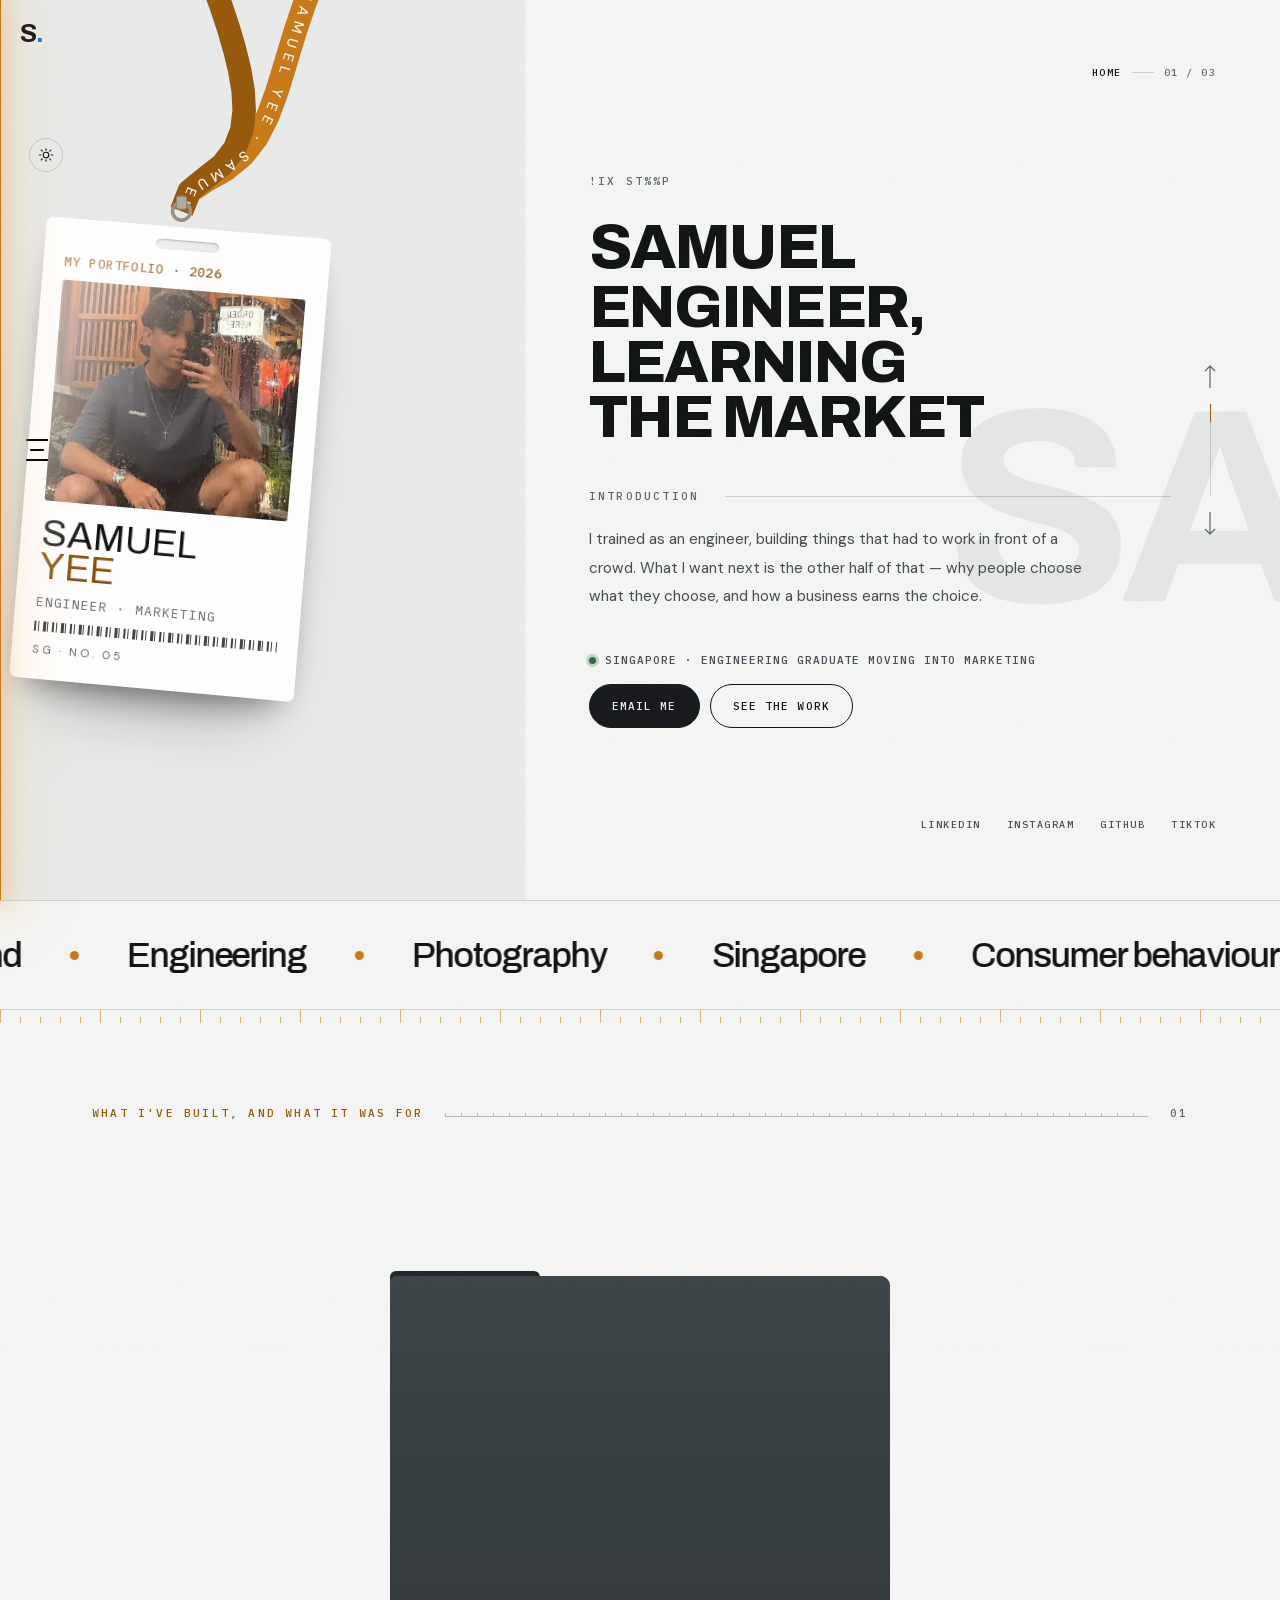
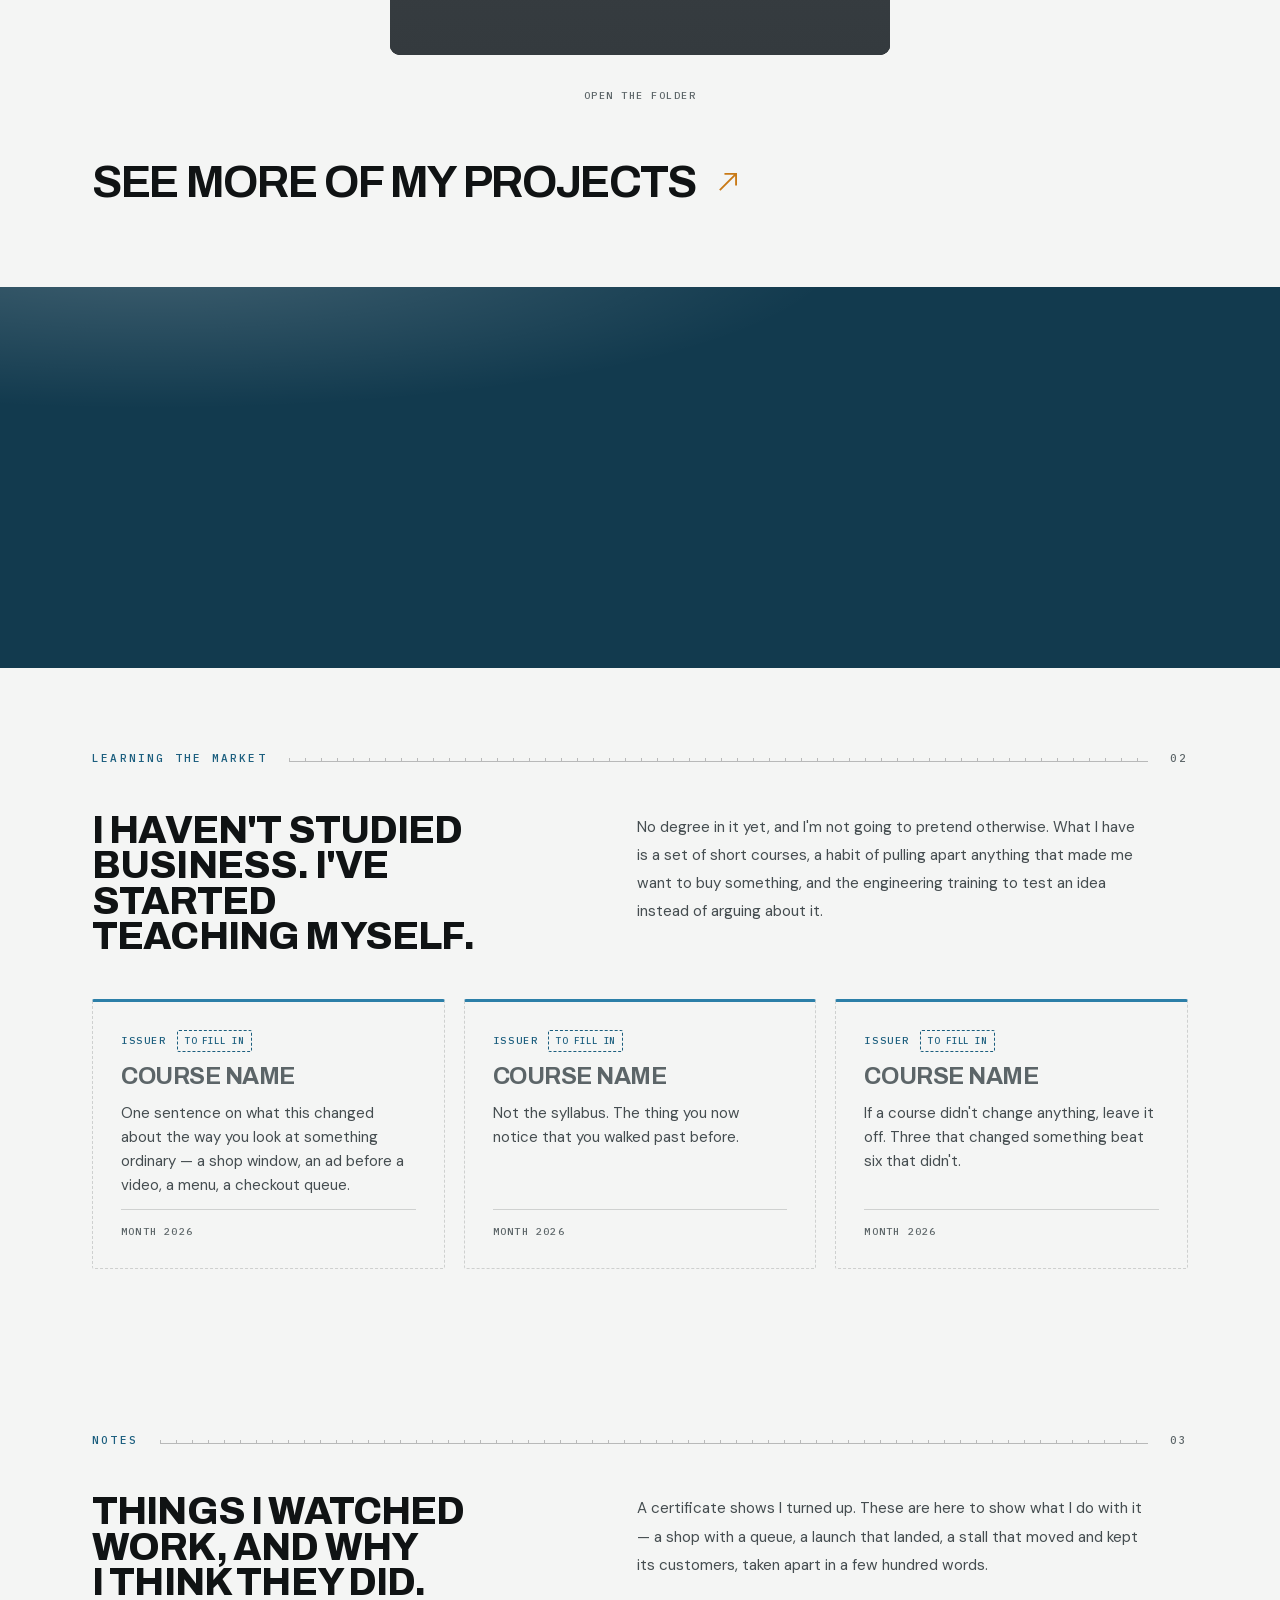
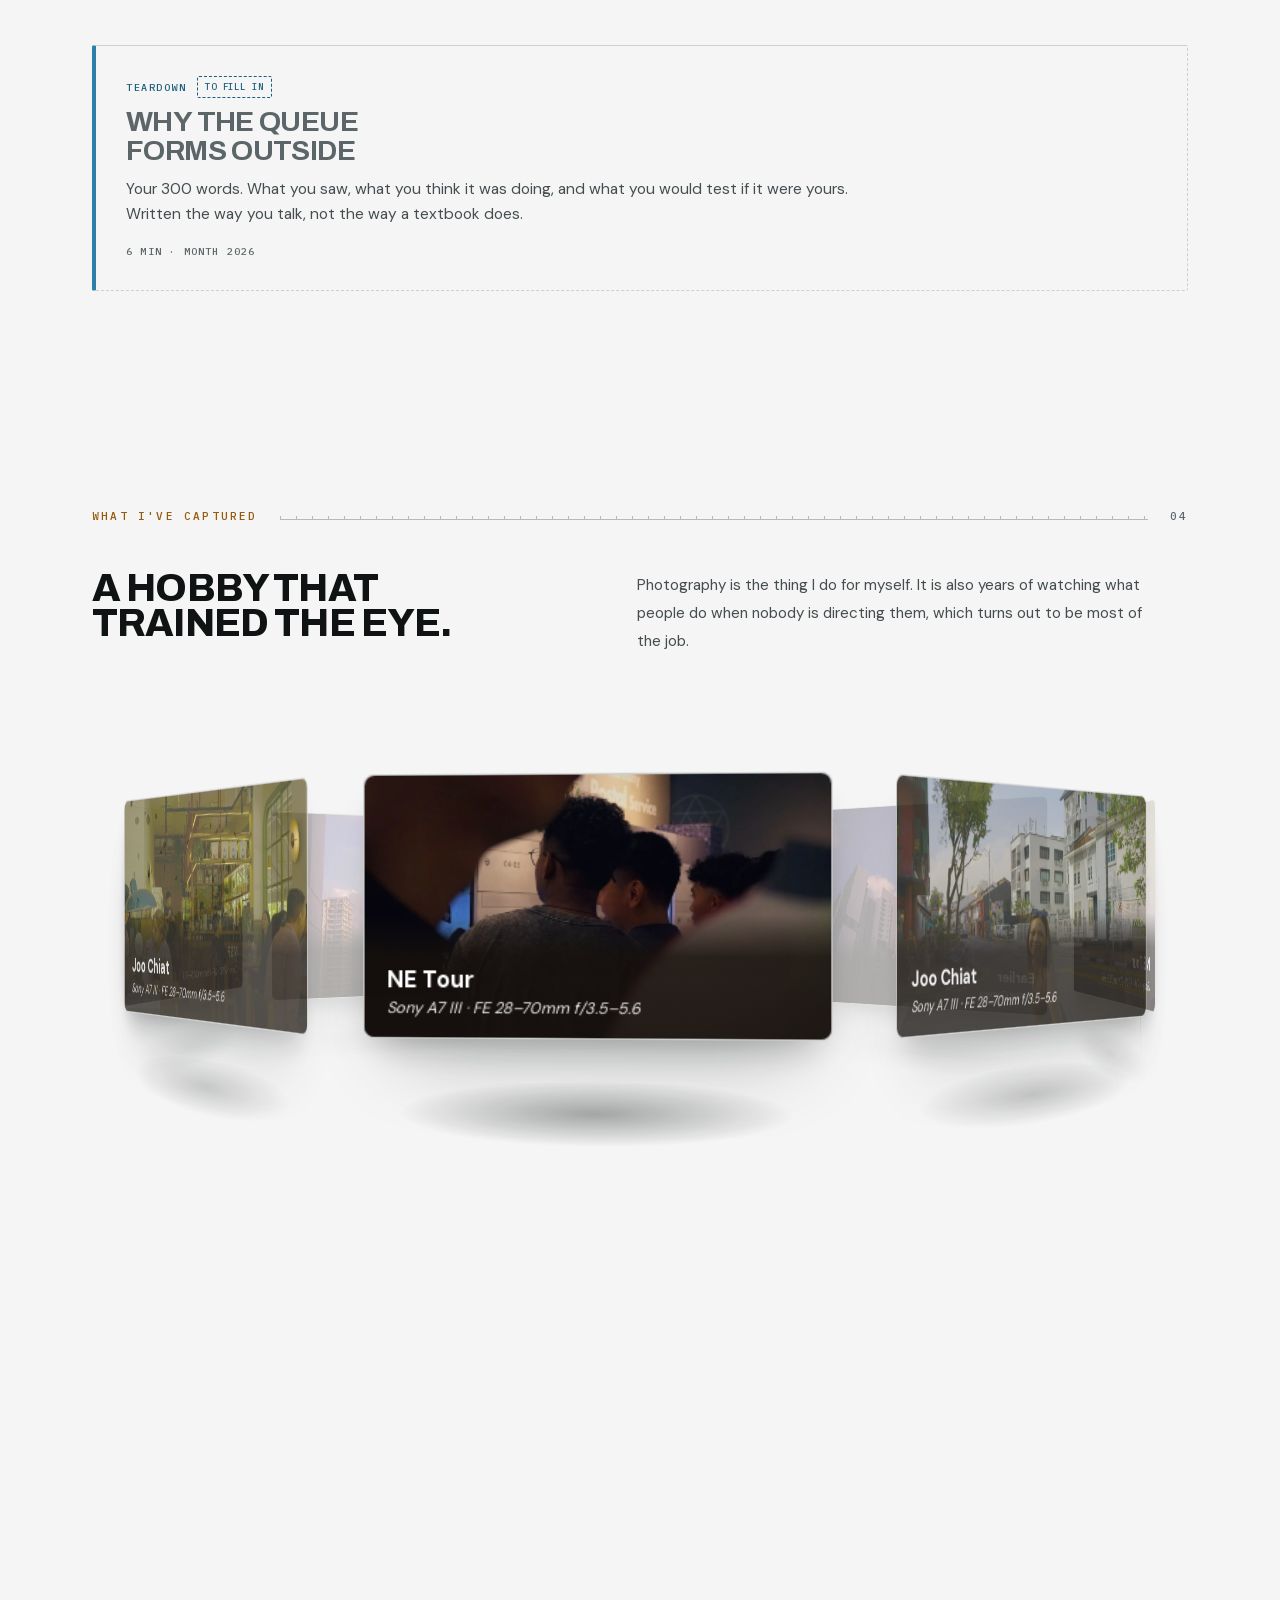
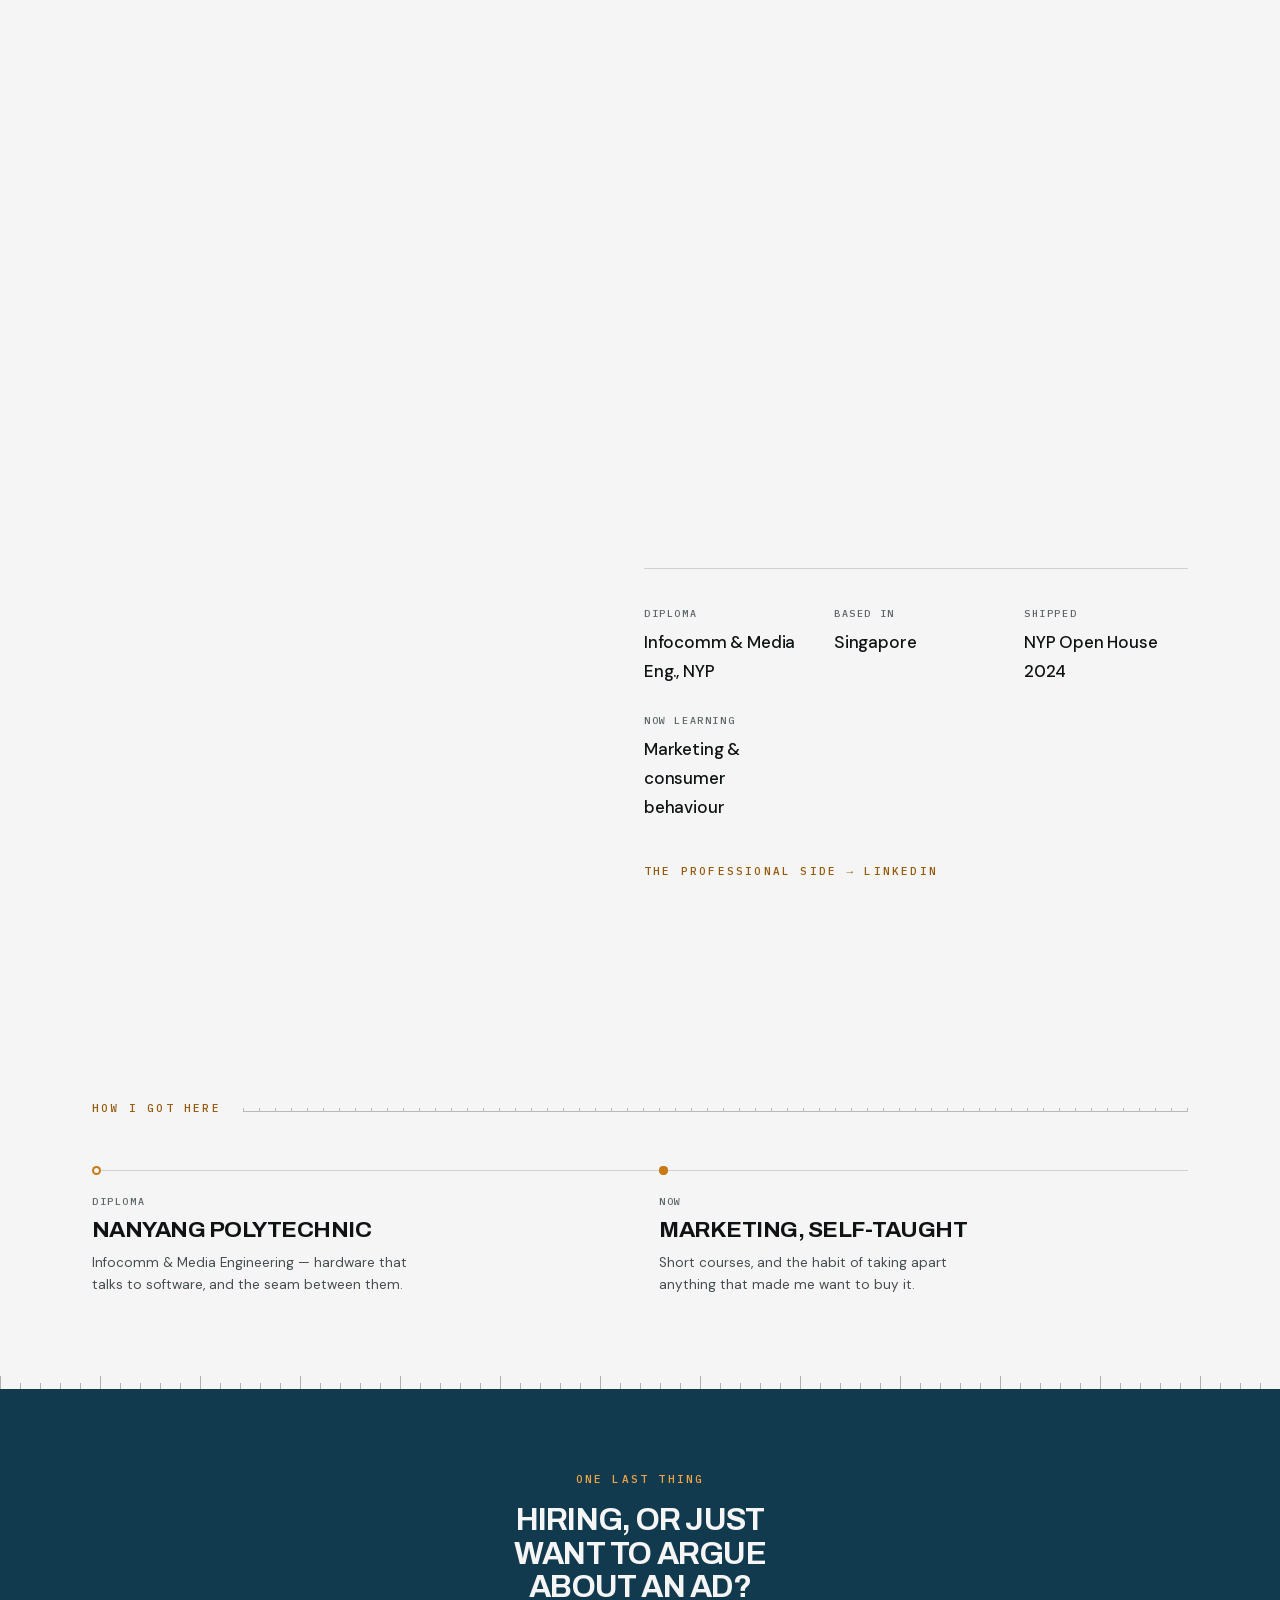
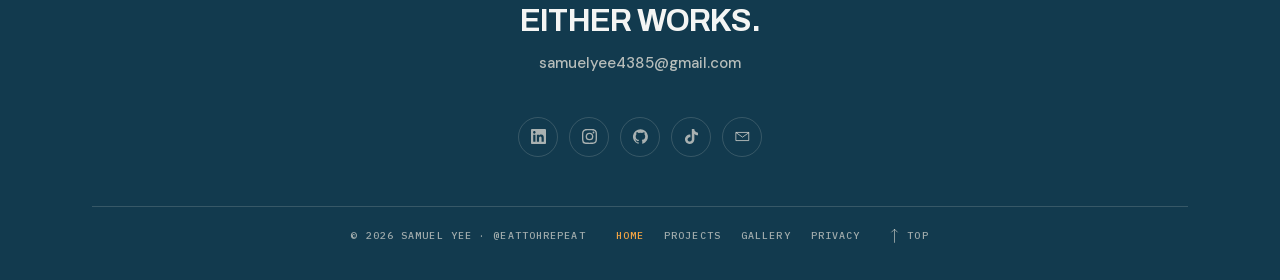
==== commit 3606a490: "Rebuild the wipe and the 404 for this version Both were inherited from the cream site and both assum" ====
--- a/v2/index.html
+++ b/v2/index.html
@@ -24,9 +24,9 @@
 try{var t=localStorage.getItem("sy-theme");if(t)document.documentElement.setAttribute("data-theme",t)}catch(e){}</script>
 <link rel="preload" href="assets/fonts/archivo-var-latin.woff2" as="font" type="font/woff2" crossorigin>
 <link rel="preload" href="assets/fonts/dmsans-var-latin.woff2" as="font" type="font/woff2" crossorigin>
-<link rel="stylesheet" href="assets/css/fonts.css?v=v20002">
-<link rel="stylesheet" href="assets/css/site.css?v=v20002">
-<link rel="stylesheet" href="assets/css/print.css?v=v20002" media="print">
+<link rel="stylesheet" href="assets/css/fonts.css?v=v20003">
+<link rel="stylesheet" href="assets/css/site.css?v=v20003">
+<link rel="stylesheet" href="assets/css/print.css?v=v20003" media="print">
 </head>
 <body class="is-home">
 <a class="skip-link" href="#main">Skip to content</a>
@@ -378,20 +378,20 @@
 </footer>
 
 <script>document.getElementById("yr").textContent = new Date().getFullYear();</script>
-<script src="assets/js/theme.js?v=v20002"></script>
-<script src="assets/js/transition.js?v=v20002"></script>
-<script src="assets/js/site.js?v=v20002"></script>
-<script src="data/gallery.js?v=v20002"></script>
-<script src="data/projects.js?v=v20002"></script>
-<script src="data/learning.js?v=v20002"></script>
-<script src="data/notes.js?v=v20002"></script>
-<script src="assets/js/gallery.js?v=v20002"></script>
-<script src="assets/js/ring.js?v=v20002"></script>
-<script src="assets/js/split.js?v=v20002"></script>
-<script src="assets/js/decrypt.js?v=v20002"></script>
-<script src="assets/js/lanyard.js?v=v20002"></script>
-<script src="assets/js/folder.js?v=v20002"></script>
-<script src="assets/js/projects.js?v=v20002"></script>
-<script src="assets/js/learning.js?v=v20002"></script>
+<script src="assets/js/theme.js?v=v20003"></script>
+<script src="assets/js/transition.js?v=v20003"></script>
+<script src="assets/js/site.js?v=v20003"></script>
+<script src="data/gallery.js?v=v20003"></script>
+<script src="data/projects.js?v=v20003"></script>
+<script src="data/learning.js?v=v20003"></script>
+<script src="data/notes.js?v=v20003"></script>
+<script src="assets/js/gallery.js?v=v20003"></script>
+<script src="assets/js/ring.js?v=v20003"></script>
+<script src="assets/js/split.js?v=v20003"></script>
+<script src="assets/js/decrypt.js?v=v20003"></script>
+<script src="assets/js/lanyard.js?v=v20003"></script>
+<script src="assets/js/folder.js?v=v20003"></script>
+<script src="assets/js/projects.js?v=v20003"></script>
+<script src="assets/js/learning.js?v=v20003"></script>
 </body>
 </html>
--- a/v2/assets/css/site.css
+++ b/v2/assets/css/site.css
@@ -2855,11 +2855,64 @@
   letter-spacing: 0.01em;
 }
 .lost__way span { font-size: 13.5px; color: var(--ink-soft); }
-.lost__way:hover {
-  background: var(--rust);
-  color: var(--cream);
-}
-.lost__way:hover span { color: var(--cream); }
+/* Hovering lights the card rather than washing it: tungsten on a dark board
+   is the pairing this version uses everywhere a thing is picked out. Flooding
+   it with tungsten would put 13px type on a 3.3:1 ground. */
+.lost__way:hover,
+.lost__way:focus-visible {
+  background: var(--stock);
+  color: var(--on-stock);
+}
+.lost__way:hover b,
+.lost__way:focus-visible b { color: var(--tungsten-on-band); }
+.lost__way:hover span,
+.lost__way:focus-visible span { color: rgba(236, 239, 239, 0.74); }
+
+/* The patch bay. A lighting desk tells you which channel you pulled and
+   whether anything is wired to it; this says the same about the address the
+   visitor typed. It is the one piece of the page that is actually useful —
+   people mistype URLs, and seeing the string back is how they spot it. */
+.patch {
+  display: grid;
+  grid-template-columns: repeat(auto-fit, minmax(240px, 1fr));
+  gap: 1px;
+  margin: clamp(26px, 4vh, 40px) 0 0;
+  background: var(--line);
+  border: 1px solid var(--line);
+}
+.patch > div {
+  background: var(--panel);
+  padding: 14px clamp(14px, 1.8vw, 20px);
+  min-width: 0;
+}
+.patch dt {
+  font-family: var(--font-mono);
+  font-size: 10px;
+  font-weight: 500;
+  letter-spacing: 0.16em;
+  text-transform: uppercase;
+  color: var(--ink-soft);
+  margin-bottom: 5px;
+}
+.patch dd {
+  margin: 0;
+  font-family: var(--font-mono);
+  font-size: 13px;
+  color: var(--ink);
+  overflow-wrap: anywhere;
+}
+.patch dd.is-off { color: var(--accent-deep); }
+/* A lamp that is not lit, drawn rather than described */
+.patch dd.is-off::before {
+  content: "";
+  display: inline-block;
+  width: 7px; height: 7px;
+  border-radius: 50%;
+  margin-right: 8px;
+  vertical-align: 1px;
+  background: currentColor;
+  opacity: 0.45;
+}
 
 /* Three frames rather than a whole wall */
 .wall--lost {
@@ -3008,46 +3061,59 @@
 
 
 /* ==========================================================================
-   Page transition — the terracotta panel that sweeps across between pages.
-   Driven by transition.js; the timings here and the ones there must agree.
+   Page transition — a lamp swept across the screen.
+
+   The old version of this was a terracotta panel: you were meant to see it.
+   That worked on a cream page. Here it would be a bright flash between two
+   near-black ones, which is the exact problem the panel was built to solve.
+
+   So the panel is painted in the page's own ground and is effectively
+   invisible. What you see is its leading edge: three pixels of tungsten and
+   the glow they throw ahead, crossing the screen the way a moving light
+   crosses a stage. The blackout does the hiding, the filament does the
+   telling.
+
+   It travels rather than growing — the old one scaled, which squashed
+   anything drawn on its edge. Driven by transition.js; the timings here and
+   the ones there must agree.
    ========================================================================== */
 .wipe {
   position: fixed;
   inset: 0;
   z-index: 9999;
-  background: var(--rust);
-  transform: scaleX(0);
-  transform-origin: left center;
+  background: var(--bg);
+  translate: -100% 0;
   pointer-events: none;
-  will-change: transform;
-}
-
-/* Leading edge, in the site's own checkerboard */
+  will-change: translate;
+}
+
+/* The filament, riding whichever edge is leading */
 .wipe::after {
   content: "";
   position: absolute;
   top: 0;
   bottom: 0;
-  right: 0;
-  width: 14px;
-  background-image: repeating-conic-gradient(var(--cream) 0% 25%, transparent 0% 50%);
-  background-size: 14px 14px;
-  opacity: 0.9;
+  right: -1px;
+  width: 3px;
+  background: var(--tungsten);
+  box-shadow: 0 0 20px 5px rgba(242, 165, 68, 0.45),
+              0 0 64px 20px rgba(242, 165, 68, 0.16);
 }
 
 .wipe.is-covering {
-  transform: scaleX(1);
-  transition: transform 200ms var(--ease-in);
+  translate: 0 0;
+  transition: translate 200ms var(--ease-in);
   pointer-events: all;          /* nothing behind it can be clicked mid-sweep */
 }
 
-/* Off the other side, so the sweep reads as one continuous movement */
+/* Straight out the other side, so the sweep reads as one continuous movement
+   rather than a panel that arrives and then retreats the way it came. */
 .wipe.is-leaving {
-  transform-origin: right center;
-  transform: scaleX(0);
-  transition: transform 260ms var(--ease-out);
-}
-.wipe.is-leaving::after { right: auto; left: 0; }
+  translate: 100% 0;
+  transition: translate 260ms var(--ease-out);
+}
+/* Leaving, it is the trailing edge that uncovers the page */
+.wipe.is-leaving::after { right: auto; left: -1px; }
 
 @media (prefers-reduced-motion: reduce) {
   .wipe { display: none; }
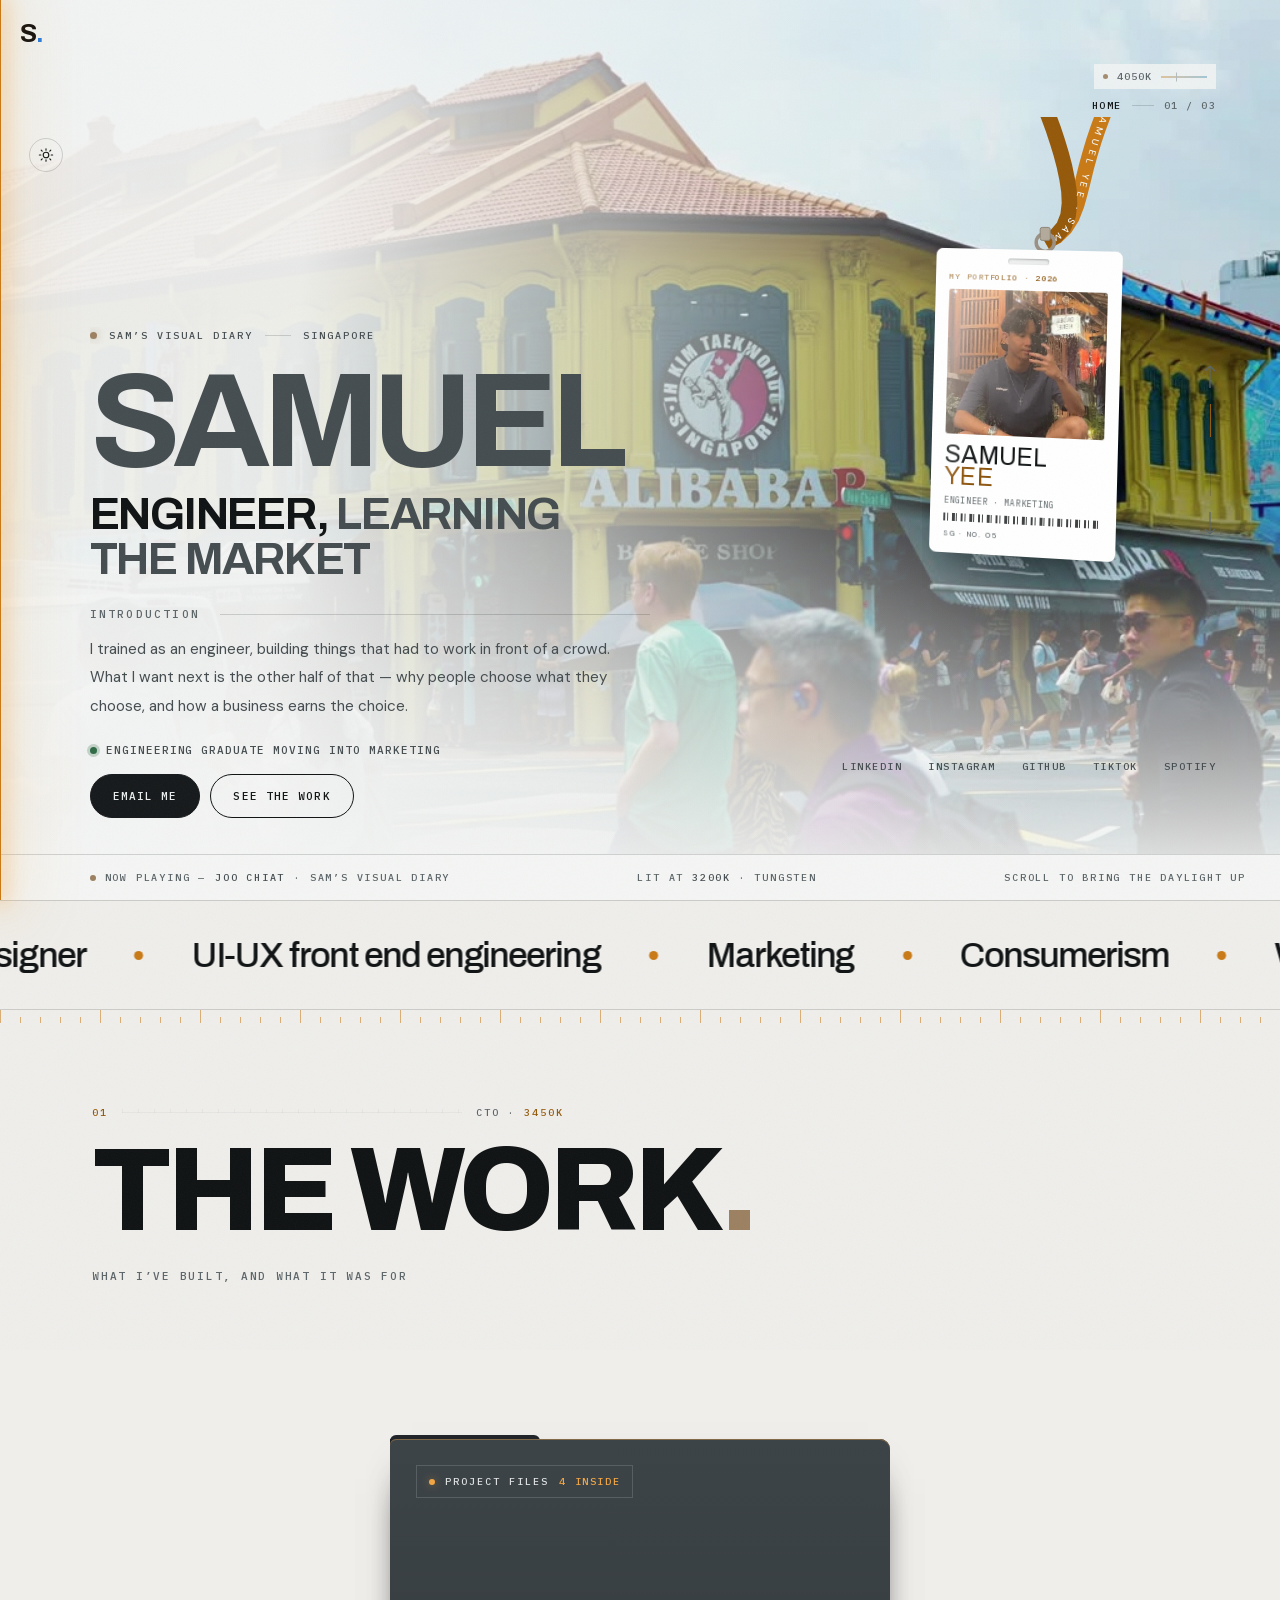
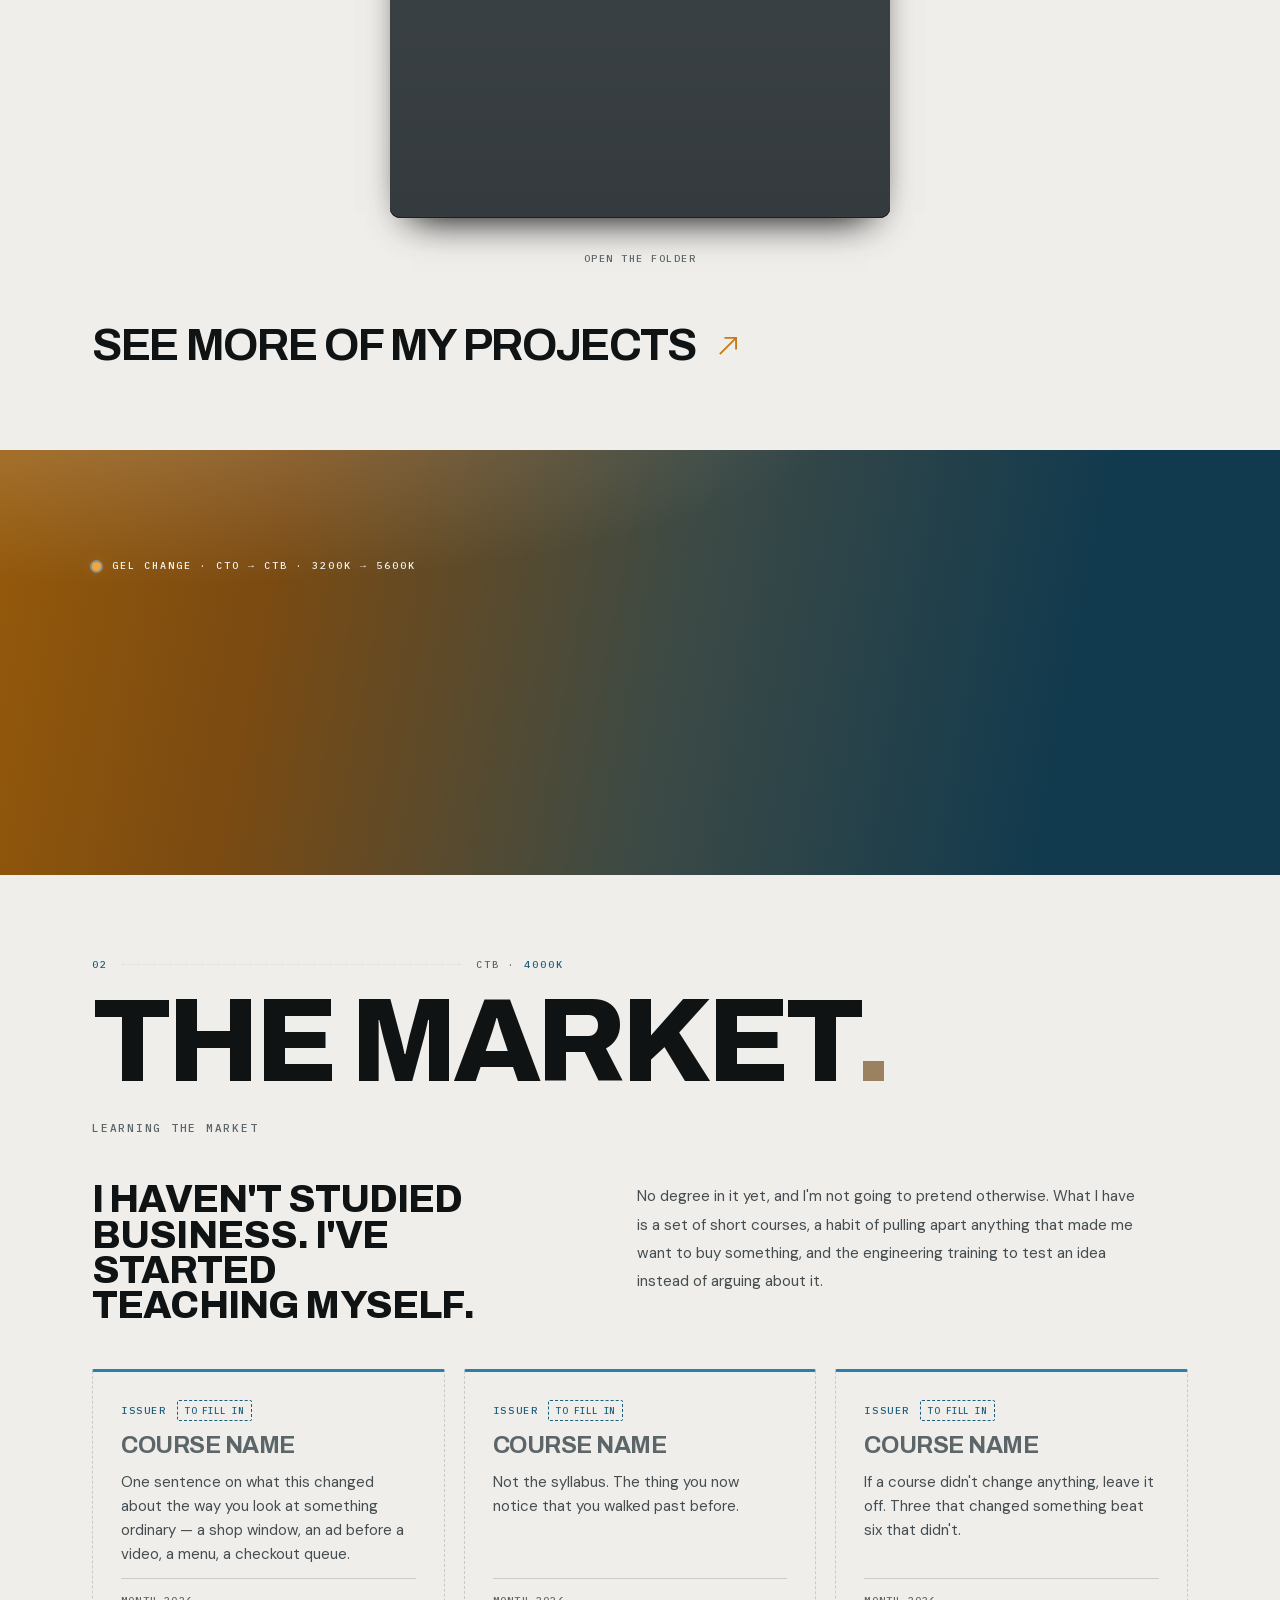
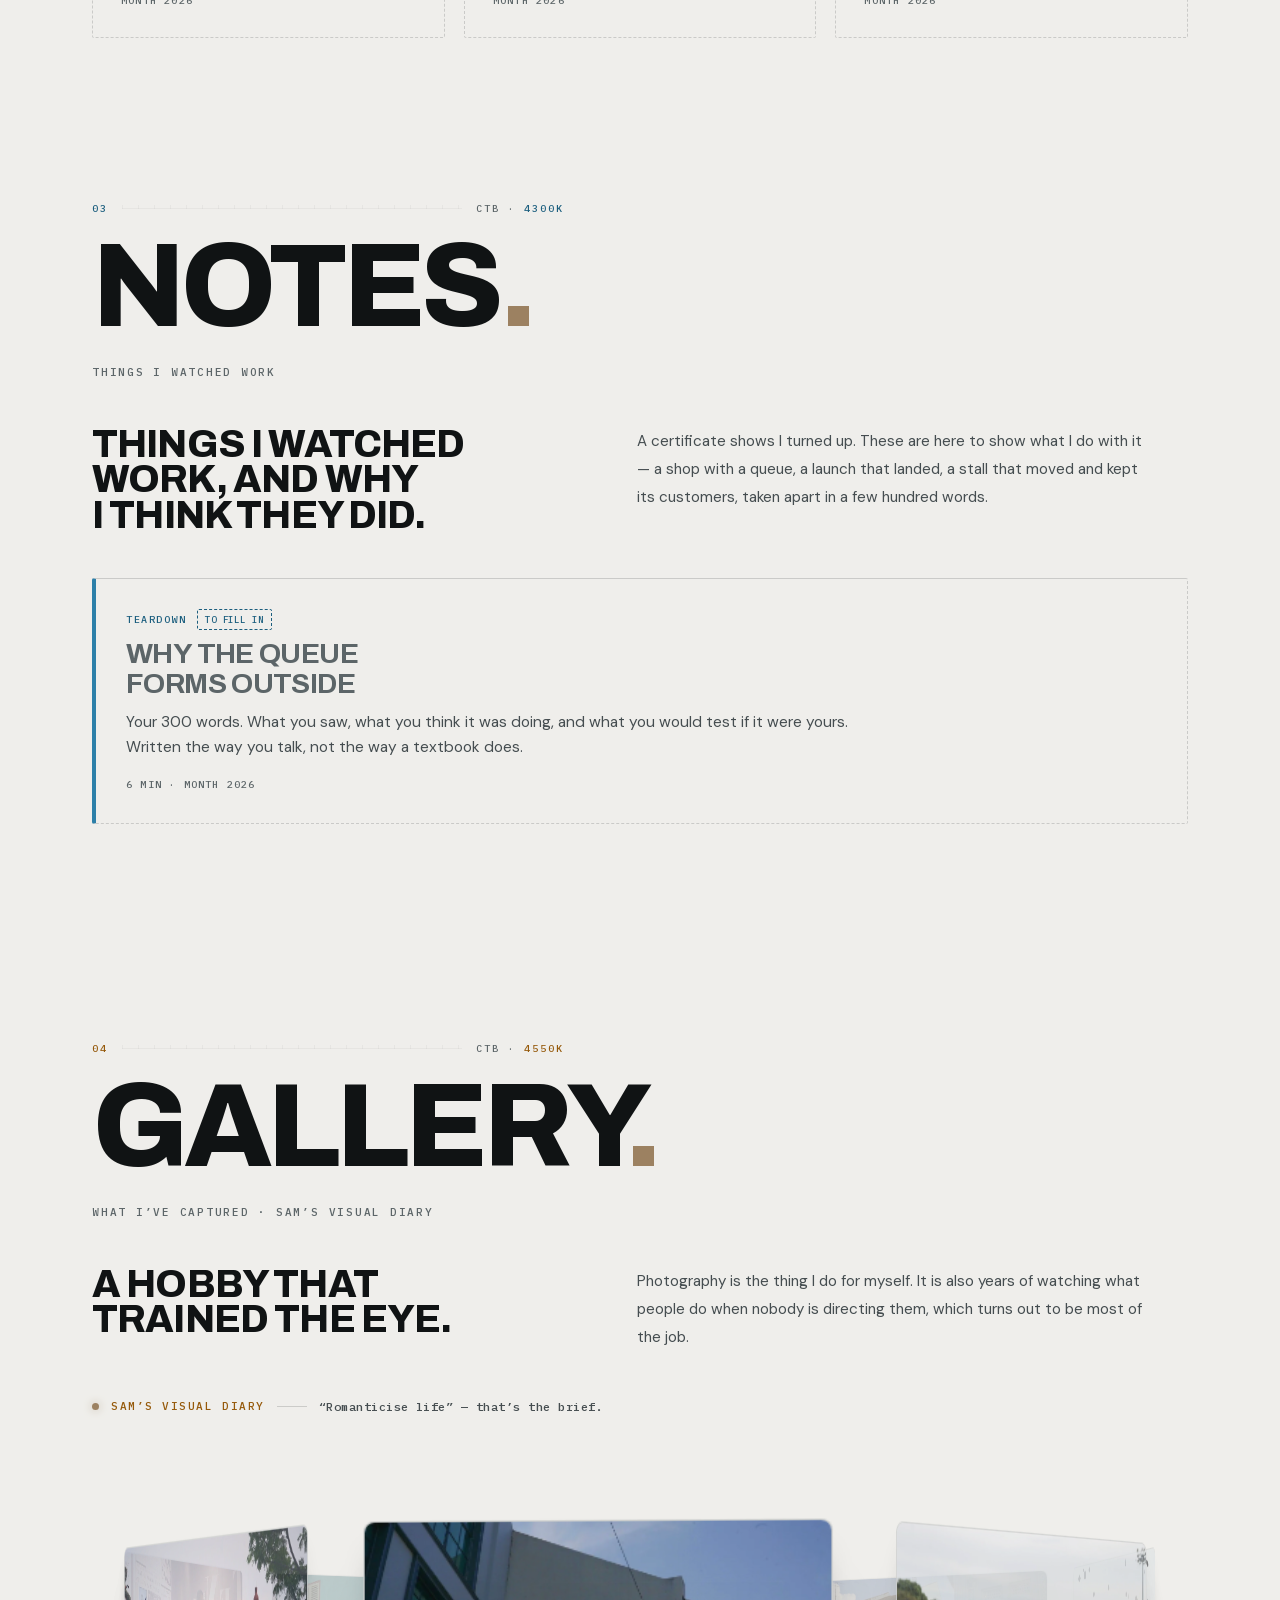
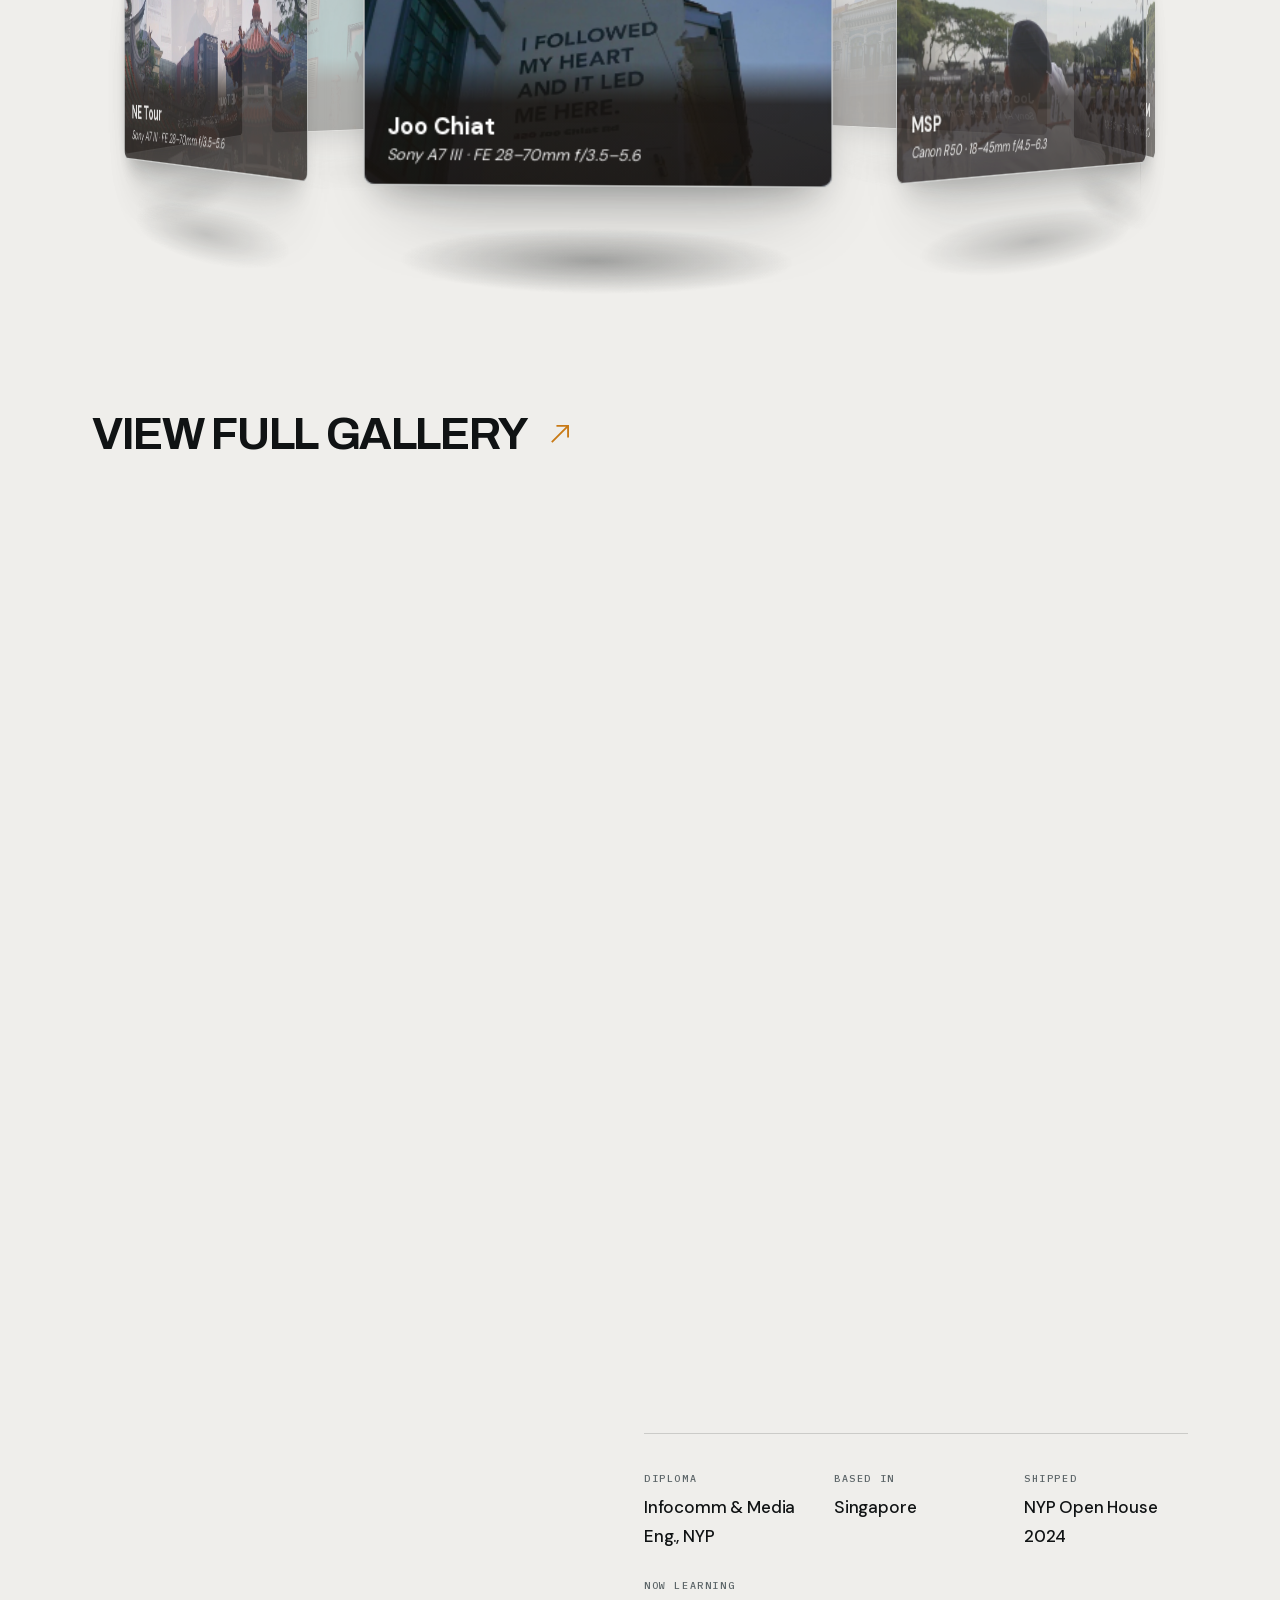
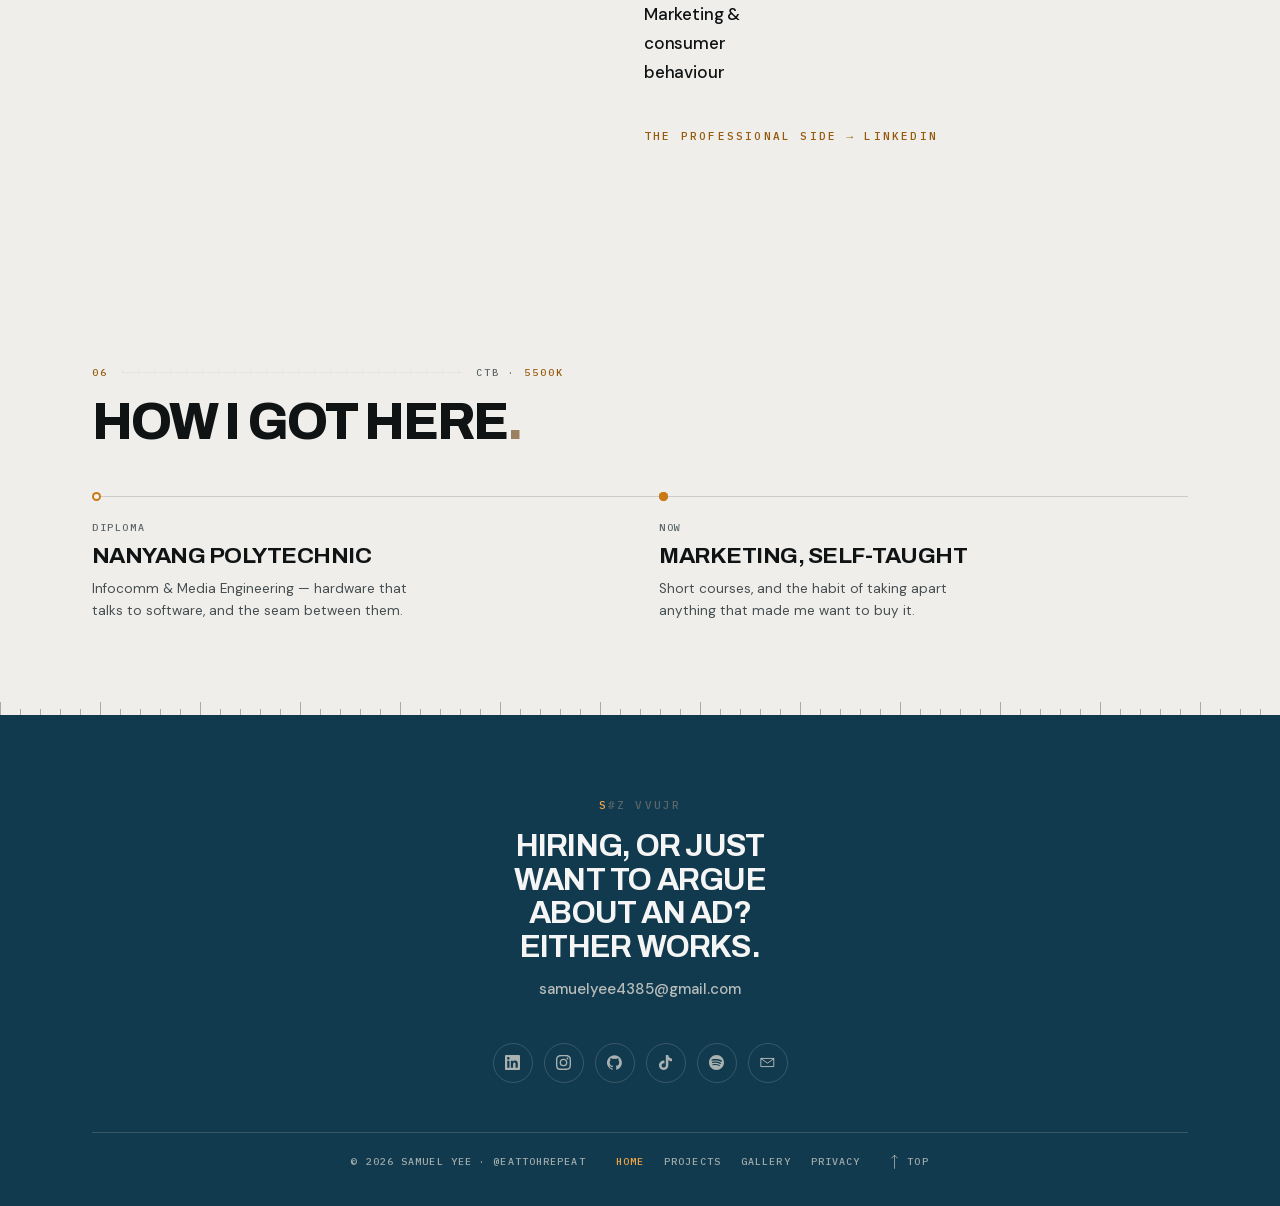
==== commit 2725538e: "Relight v2: the page runs on its own colour temperature The palette was already named after the two " ====
--- a/v2/index.html
+++ b/v2/index.html
@@ -24,9 +24,9 @@
 try{var t=localStorage.getItem("sy-theme");if(t)document.documentElement.setAttribute("data-theme",t)}catch(e){}</script>
 <link rel="preload" href="assets/fonts/archivo-var-latin.woff2" as="font" type="font/woff2" crossorigin>
 <link rel="preload" href="assets/fonts/dmsans-var-latin.woff2" as="font" type="font/woff2" crossorigin>
-<link rel="stylesheet" href="assets/css/fonts.css?v=v20003">
-<link rel="stylesheet" href="assets/css/site.css?v=v20003">
-<link rel="stylesheet" href="assets/css/print.css?v=v20003" media="print">
+<link rel="stylesheet" href="assets/css/fonts.css?v=v20004">
+<link rel="stylesheet" href="assets/css/site.css?v=v20004">
+<link rel="stylesheet" href="assets/css/print.css?v=v20004" media="print">
 </head>
 <body class="is-home">
 <a class="skip-link" href="#main">Skip to content</a>
@@ -47,6 +47,14 @@
 </button>
 
 <div class="chrome chrome__marker"><b>Home</b><s></s><span>01 / 03</span></div>
+
+<!-- The desk. desk.js fills the number and the cue, and un-hides it, so a
+     reader without JavaScript never sees an instrument reading nothing. -->
+<div class="chrome desk" data-desk hidden>
+  <i class="desk__lamp" aria-hidden="true"></i>
+  <span class="desk__k" data-desk-k>3200K</span>
+  <span class="desk__fader" aria-hidden="true"><i></i></span>
+</div>
 
 <div class="chrome scroll-rail" aria-hidden="true">
   <svg viewBox="0 0 12 26" fill="none" stroke="currentColor" stroke-width="1.2">
@@ -63,6 +71,7 @@
   <a href="https://www.instagram.com/eattohrepeat/" target="_blank" rel="noopener noreferrer">Instagram</a>
   <a href="https://github.com/samwoh05" target="_blank" rel="noopener noreferrer">GitHub</a>
   <a href="https://www.tiktok.com/@sam_yzx" target="_blank" rel="noopener noreferrer">TikTok</a>
+    <a href="https://open.spotify.com/user/samuelyee4385" target="_blank" rel="noopener noreferrer">Spotify</a>
 </nav>
 
 <!-- ============ Overlay menu ============ -->
@@ -78,6 +87,7 @@
     <a href="https://www.instagram.com/eattohrepeat/" target="_blank" rel="noopener noreferrer">Instagram</a>
     <a href="https://github.com/samwoh05" target="_blank" rel="noopener noreferrer">GitHub</a>
     <a href="https://www.tiktok.com/@sam_yzx" target="_blank" rel="noopener noreferrer">TikTok</a>
+    <a href="https://open.spotify.com/user/samuelyee4385" target="_blank" rel="noopener noreferrer">Spotify</a>
     <a href="mailto:samuelyee4385@gmail.com">Email</a>
   </div>
 </nav>
@@ -85,26 +95,37 @@
 <main id="main">
 
 <!-- ============ Hero ============
-     The headline is the whole restyle. "Engineer, learning the market" is
-     honest in a way "marketer" would not be: it concedes the thing a reader
-     works out anyway, which buys belief for everything under it.
+     The headline is still the whole argument — "engineer, learning the
+     market" concedes the thing a reader works out anyway, which buys belief
+     for everything under it. What is new is what it is printed on: seven
+     seconds of Samuel's own Joo Chiat film, the street he actually shoots,
+     running silent behind his name. The scrim is the page's own ground, so
+     the type keeps its contrast in both themes, and site.js never starts the
+     film for a reader who asked for less motion.
      EDIT THE STATUS LINE so it says what is actually true this month. To add
      a CV, drop the PDF at assets/cv.pdf and uncomment the third button. -->
-<section class="hero">
-  <div class="hero__media">
+<section class="hero hero--reel" data-cue="Cold open">
+  <div class="hero__film" aria-hidden="true">
+    <video data-film
+           poster="assets/video/street-loop.jpg"
+           src="assets/video/street-loop.mp4"
+           muted loop playsinline preload="none"></video>
+  </div>
+
+  <div class="hero__side" aria-hidden="true">
     <div class="lanyard" data-lanyard></div>
   </div>
 
   <div class="hero__body">
-    <div class="hero__ghost" data-parallax="-0.08" aria-hidden="true">Sa</div>
+    <p class="hero__kicker rise in">
+      <i aria-hidden="true"></i>Sam&rsquo;s Visual Diary<s aria-hidden="true"></s>Singapore
+    </p>
 
     <div class="hero__title">
-      <p class="label rise in" style="margin:0 0 clamp(18px,3vh,34px)"><span data-decrypt="inViewHover" data-decrypt-sequential data-decrypt-speed="80" data-decrypt-delay="650" data-decrypt-chars="ABCDEFGHIJKLMNOPQRSTUVWXYZ!@#$%&amp;*+?">Say Hello</span></p>
       <h1 class="display h-xl">
-        <span class="hero__name">Samuel</span>
-        <span class="rise in" data-d="2"><span>engineer,</span></span>
-        <span class="rise in" data-d="3"><span>learning</span></span>
-        <span class="rise in" data-d="4"><span>the market</span></span>
+        <span class="hero__name" data-split><span>Samuel</span></span>
+        <span class="rise in" data-d="2"><span><em>engineer,</em> learning</span></span>
+        <span class="rise in" data-d="3"><span>the market</span></span>
       </h1>
     </div>
 
@@ -119,7 +140,7 @@
     </div>
 
     <div class="hero__act reveal" data-d="5">
-      <p class="hero__status"><i aria-hidden="true"></i>Singapore &middot; engineering graduate moving into marketing</p>
+      <p class="hero__status"><i aria-hidden="true"></i>Engineering graduate moving into marketing</p>
       <div class="hero__btns">
         <a class="btn btn--solid" href="mailto:samuelyee4385@gmail.com">Email me</a>
         <a class="btn" href="projects.html">See the work</a>
@@ -127,15 +148,22 @@
       </div>
     </div>
   </div>
+
+  <div class="hero__strip">
+    <span class="hero__now"><i aria-hidden="true"></i>Now playing &mdash; <b>Joo Chiat</b> &middot; Sam&rsquo;s Visual Diary</span>
+    <span>Lit at <b>3200K</b> &middot; tungsten</span>
+    <span>Scroll to bring the daylight up</span>
+  </div>
 </section>
 
 <!-- ============ Marquee ============
-     Five words, same as before. Two of them now name the thing he wants to
-     be hired for, and they come first. -->
+     Four words, and every one of them names something he wants to be hired
+     to do. site.js repeats the row until it is wider than the screen, so a
+     short list cannot open a gap as it wraps. -->
 <div class="marquee" aria-hidden="true">
   <div class="marquee__row">
-    <span>Consumer behaviour</span><span>Brand</span><span>Engineering</span>
-    <span>Photography</span><span>Singapore</span>
+    <span>UI-UX front end engineering</span><span>Marketing</span>
+    <span>Consumerism</span><span>Website designer</span>
   </div>
 </div>
 
@@ -145,10 +173,11 @@
      Still the first thing after the hero, because the strongest argument for
      the change of direction is work he has already done, described for a
      different reader. -->
-<section class="section section--tight shell">
-  <div class="section__head reveal">
-    <p class="label" style="margin:0">What I've built, and what it was for</p><s></s>
-    <p class="label label--muted" style="margin:0">01</p>
+<section class="section section--tight shell" data-cue="The work">
+  <div class="section__head reveal">
+    <p class="cue"><b>01</b><s aria-hidden="true"></s><span>CTO &middot; <b data-cue-k>3200K</b></span></p>
+    <h2 class="section__word">The work<i>.</i></h2>
+    <p class="section__sub">What I&rsquo;ve built, and what it was for</p>
   </div>
 
   <div class="reveal" data-folder
@@ -163,22 +192,24 @@
 <!-- ============ The turn ============
      Everything above this band is what he made. Everything below is what he
      is learning. The colour changes to say so. -->
-<section class="statement statement--turn">
+<section class="statement statement--turn" data-cue="The turn">
+  <p class="statement__gel"><i aria-hidden="true"></i>Gel change &middot; CTO &rarr; CTB &middot; 3200K &rarr; 5600K</p>
   <p data-split><span>People buy<br>what it says<br>about them.</span></p>
 </section>
 
 <!-- ============ 02 — learning ============ -->
-<section class="section section--tight shell section--market" id="learning">
-  <div class="section__head reveal">
-    <p class="label" style="margin:0">Learning the market</p><s></s>
-    <p class="label label--muted" style="margin:0">02</p>
+<section class="section section--tight shell section--market" id="learning" data-cue="Learning the market">
+  <div class="section__head reveal">
+    <p class="cue"><b>02</b><s aria-hidden="true"></s><span>CTB &middot; <b data-cue-k>5600K</b></span></p>
+    <h2 class="section__word">The market<i>.</i></h2>
+    <p class="section__sub">Learning the market</p>
   </div>
 
   <div class="sec-intro">
     <div>
-      <h2 class="display h-md rise" style="margin:0">
+      <p class="display h-md rise deck" style="margin:0">
         <span>I haven't studied<br>business. I've started<br>teaching myself.</span>
-      </h2>
+      </p>
     </div>
     <div>
       <p class="lede reveal" data-d="1">
@@ -196,17 +227,18 @@
 <!-- ============ 03 — notes ============
      The section removes itself if data/notes.js is empty, so the page never
      promises writing that isn't there. -->
-<section class="section section--tight shell section--market" id="notes">
-  <div class="section__head reveal">
-    <p class="label" style="margin:0">Notes</p><s></s>
-    <p class="label label--muted" style="margin:0">03</p>
+<section class="section section--tight shell section--market" id="notes" data-cue="Notes">
+  <div class="section__head reveal">
+    <p class="cue"><b>03</b><s aria-hidden="true"></s><span>CTB &middot; <b data-cue-k>5600K</b></span></p>
+    <h2 class="section__word">Notes<i>.</i></h2>
+    <p class="section__sub">Things I watched work</p>
   </div>
 
   <div class="sec-intro">
     <div>
-      <h2 class="display h-md rise" style="margin:0">
+      <p class="display h-md rise deck" style="margin:0">
         <span>Things I watched<br>work, and why<br>I think they did.</span>
-      </h2>
+      </p>
     </div>
     <div>
       <p class="lede reveal" data-d="1">
@@ -221,17 +253,18 @@
 </section>
 
 <!-- ============ 04 — the eye ============ -->
-<section class="section shell">
-  <div class="section__head reveal">
-    <p class="label" style="margin:0">What I've captured</p><s></s>
-    <p class="label label--muted" style="margin:0">04</p>
+<section class="section shell" data-cue="What I&rsquo;ve captured">
+  <div class="section__head reveal">
+    <p class="cue"><b>04</b><s aria-hidden="true"></s><span>CTB &middot; <b data-cue-k>5600K</b></span></p>
+    <h2 class="section__word">Gallery<i>.</i></h2>
+    <p class="section__sub">What I&rsquo;ve captured &middot; Sam&rsquo;s Visual Diary</p>
   </div>
 
   <div class="sec-intro">
     <div>
-      <h2 class="display h-md rise" style="margin:0">
+      <p class="display h-md rise deck" style="margin:0">
         <span>A hobby that<br>trained the eye.</span>
-      </h2>
+      </p>
     </div>
     <div>
       <p class="lede reveal" data-d="1">
@@ -242,6 +275,16 @@
     </div>
   </div>
 
+  <!-- His own name for the work, his own line under it. Both are already
+       true on the account the photographs come from; nothing here is a
+       slogan written for him. -->
+  <p class="diary-credit reveal" data-d="2">
+    <i aria-hidden="true"></i>
+    <a href="https://www.instagram.com/samvisualdiary.jpg/" target="_blank" rel="noopener noreferrer">Sam&rsquo;s Visual Diary</a>
+    <s aria-hidden="true"></s>
+    <span>&ldquo;Romanticise life&rdquo; &mdash; that&rsquo;s the brief.</span>
+  </p>
+
   <div class="ring-stage reveal" data-gallery-ring
        style="margin-bottom:clamp(30px,5vh,54px)"></div>
 
@@ -252,10 +295,10 @@
 </section>
 
 <!-- ============ 05 — about ============ -->
-<section class="section shell" id="about">
-  <div class="section__head reveal">
-    <p class="label" style="margin:0">Start here</p><s></s>
-    <p class="label label--muted" style="margin:0">05</p>
+<section class="section shell" id="about" data-cue="Start here">
+  <div class="section__head reveal">
+    <p class="cue"><b>05</b><s aria-hidden="true"></s><span>CTB &middot; <b data-cue-k>5600K</b></span></p>
+    <h2 class="section__word">Start here<i>.</i></h2>
   </div>
 
   <div class="about">
@@ -265,9 +308,9 @@
     </figure>
 
     <div>
-      <h2 class="display h-md rise" style="margin:0 0 clamp(22px,4vh,38px)">
+      <p class="display h-md rise deck" style="margin:0 0 clamp(22px,4vh,38px)">
         <span>Trained to build it.<br>Learning why it sells.</span>
-      </h2>
+      </p>
 
       <p class="lede reveal" data-d="1">
         Hi, I'm Samuel. I studied Infocomm &amp; Media Engineering at Nanyang
@@ -306,9 +349,10 @@
      Two stops, not four. The school years came off: on a page asking an
      employer to take a change of direction seriously, a ladder reaching back
      to primary school reads as a school assignment. -->
-<section class="section section--tight shell" id="education">
-  <div class="section__head reveal">
-    <p class="label" style="margin:0">How I got here</p><s></s>
+<section class="section section--tight shell" id="education" data-cue="How I got here">
+  <div class="section__head reveal">
+    <p class="cue"><b>06</b><s aria-hidden="true"></s><span>CTB &middot; <b data-cue-k>5600K</b></span></p>
+    <h2 class="section__word section__word--sm">How I got here<i>.</i></h2>
   </div>
 
   <ol class="path">
@@ -352,8 +396,8 @@
   <div class="lightbox__foot"><h3></h3><p></p></div>
 </div>
 
-<footer class="footer" id="contact">
-  <p class="label reveal" style="margin:0">One last thing</p>
+<footer class="footer" id="contact" data-cue="Say hello">
+  <p class="label reveal" style="margin:0"><span data-decrypt="inViewHover" data-decrypt-sequential data-decrypt-speed="80" data-decrypt-delay="240" data-decrypt-chars="ABCDEFGHIJKLMNOPQRSTUVWXYZ!@#$%&amp;*+?">Say Hello</span></p>
 
   <h2 class="contact__title reveal" data-d="1">Hiring, or just want to argue about an ad? Either works.</h2>
 
@@ -364,6 +408,7 @@
       <a href="https://www.instagram.com/eattohrepeat/" target="_blank" rel="noopener noreferrer" aria-label="Instagram" title="Instagram"><svg viewBox="0 0 24 24" fill="currentColor" aria-hidden="true"><path d="M12 2.16c3.2 0 3.58.01 4.85.07 1.17.05 1.8.25 2.23.41.56.22.96.48 1.38.9.42.42.68.82.9 1.38.16.42.36 1.06.41 2.23.06 1.27.07 1.65.07 4.85s-.01 3.58-.07 4.85c-.05 1.17-.25 1.8-.41 2.23-.22.56-.48.96-.9 1.38-.42.42-.82.68-1.38.9-.42.16-1.06.36-2.23.41-1.27.06-1.65.07-4.85.07s-3.58-.01-4.85-.07c-1.17-.05-1.8-.25-2.23-.41-.56-.22-.96-.48-1.38-.9-.42-.42-.68-.82-.9-1.38-.16-.42-.36-1.06-.41-2.23C2.17 15.58 2.16 15.2 2.16 12s.01-3.58.07-4.85c.05-1.17.25-1.8.41-2.23.22-.56.48-.96.9-1.38.42-.42.82-.68 1.38-.9.42-.16 1.06-.36 2.23-.41C8.42 2.17 8.8 2.16 12 2.16zM12 0C8.74 0 8.33.01 7.05.07 5.78.13 4.9.33 4.14.63c-.79.3-1.46.72-2.12 1.39C1.35 2.68.93 3.35.63 4.14.33 4.9.13 5.78.07 7.05.01 8.33 0 8.74 0 12s.01 3.67.07 4.95c.06 1.27.26 2.15.56 2.91.3.79.72 1.461.39 2.12.66.67 1.33 1.09 2.12 1.39.76.3 1.64.5 2.91.56C8.33 23.99 8.74 24 12 24s3.67-.01 4.95-.07c1.27-.06 2.15-.26 2.91-.56.79-.3 1.46-.72 2.12-1.39.67-.66 1.09-1.33 1.39-2.12.3-.76.5-1.64.56-2.91C23.99 15.67 24 15.26 24 12s-.01-3.67-.07-4.95c-.06-1.27-.26-2.15-.56-2.91-.3-.79-.72-1.46-1.39-2.12C21.32 1.35 20.65.93 19.86.63 19.1.33 18.22.13 16.95.07 15.67.01 15.26 0 12 0zm0 5.84a6.16 6.16 0 1 0 0 12.32A6.16 6.16 0 0 0 12 5.84zM12 16a4 4 0 1 1 0-8 4 4 0 0 1 0 8zm7.85-10.4a1.44 1.44 0 1 1-2.88 0 1.44 1.44 0 0 1 2.88 0z"/></svg></a>
       <a href="https://github.com/samwoh05" target="_blank" rel="noopener noreferrer" aria-label="GitHub" title="GitHub"><svg viewBox="0 0 24 24" fill="currentColor" aria-hidden="true"><path d="M12 .3a12 12 0 0 0-3.8 23.4c.6.1.8-.3.8-.6v-2c-3.3.7-4-1.6-4-1.6-.6-1.4-1.4-1.8-1.4-1.8-1.1-.7.1-.7.1-.71.2.1 1.8 1.2 1.8 1.2 1.1 1.8 2.8 1.3 3.5 1 .1-.8.4-1.3.8-1.6-2.7-.3-5.5-1.3-5.5-5.9 0-1.3.5-2.4 1.2-3.2-.1-.3-.5-1.5.1-3.2 0 0 1-.3 3.3 1.2a11.5 11.5 0 0 1 6 0c2.3-1.5 3.3-1.2 3.3-1.2.6 1.7.2 2.9.1 3.2.8.8 1.2 1.9 1.2 3.2 0 4.6-2.8 5.6-5.5 5.9.4.4.8 1.1.8 2.2v3.3c0 .3.2.7.8.6A12 12 0 0 0 12 .3"/></svg></a>
       <a href="https://www.tiktok.com/@sam_yzx" target="_blank" rel="noopener noreferrer" aria-label="TikTok" title="TikTok"><svg viewBox="0 0 24 24" fill="currentColor" aria-hidden="true"><path d="M12.53.02C13.84 0 15.14.01 16.44 0c.08 1.53.63 3.09 1.75 4.17 1.12 1.11 2.7 1.62 4.24 1.79v4.03c-1.44-.05-2.89-.35-4.2-.97-.57-.26-1.1-.59-1.62-.93-.01 2.92.01 5.84-.02 8.75-.08 1.4-.54 2.79-1.35 3.94-1.31 1.92-3.58 3.17-5.91 3.21-1.43.08-2.86-.31-4.08-1.03-2.02-1.19-3.44-3.37-3.65-5.71-.02-.5-.03-1-.01-1.49.18-1.9 1.12-3.72 2.58-4.96 1.66-1.44 3.98-2.13 6.15-1.72.02 1.48-.04 2.96-.04 4.44-.99-.32-2.15-.23-3.02.37-.63.41-1.11 1.04-1.36 1.75-.21.51-.15 1.07-.14 1.61.24 1.64 1.82 3.02 3.5 2.87 1.12-.01 2.19-.66 2.77-1.61.19-.33.4-.67.41-1.06.1-1.79.06-3.57.07-5.36.01-4.03-.01-8.05.02-12.07z"/></svg></a>
+      <a href="https://open.spotify.com/user/samuelyee4385" target="_blank" rel="noopener noreferrer" aria-label="Spotify" title="Spotify"><svg viewBox="0 0 24 24" fill="currentColor" aria-hidden="true"><path d="M12 0C5.4 0 0 5.4 0 12s5.4 12 12 12 12-5.4 12-12S18.66 0 12 0zm5.52 17.34c-.24.36-.66.48-1.02.24-2.82-1.74-6.36-2.1-10.56-1.14-.42.12-.78-.18-.9-.54-.12-.42.18-.78.54-.9 4.56-1.02 8.52-.6 11.64 1.32.42.18.48.66.3 1.02zm1.44-3.3c-.3.42-.84.6-1.26.3-3.24-1.98-8.16-2.58-11.94-1.38-.48.12-1.02-.12-1.14-.6-.12-.48.12-1.02.6-1.14C9.6 9.9 15 10.56 18.72 12.84c.36.18.54.78.24 1.2zm.12-3.36C15.24 8.4 8.82 8.16 5.16 9.3c-.6.18-1.2-.18-1.38-.72-.18-.6.18-1.2.72-1.38 4.26-1.26 11.28-1.02 15.72 1.62.54.3.72 1.02.42 1.56-.3.42-1.02.6-1.56.3z"/></svg></a>
       <a href="mailto:samuelyee4385@gmail.com" aria-label="Email" title="Email"><svg viewBox="0 0 24 24" fill="none" stroke="currentColor" stroke-width="1.6" stroke-linecap="round" stroke-linejoin="round"><path d="M2 5.5h20v13H2zM2 6l10 7 10-7"/></svg></a>
   </nav>
 
@@ -378,20 +423,21 @@
 </footer>
 
 <script>document.getElementById("yr").textContent = new Date().getFullYear();</script>
-<script src="assets/js/theme.js?v=v20003"></script>
-<script src="assets/js/transition.js?v=v20003"></script>
-<script src="assets/js/site.js?v=v20003"></script>
-<script src="data/gallery.js?v=v20003"></script>
-<script src="data/projects.js?v=v20003"></script>
-<script src="data/learning.js?v=v20003"></script>
-<script src="data/notes.js?v=v20003"></script>
-<script src="assets/js/gallery.js?v=v20003"></script>
-<script src="assets/js/ring.js?v=v20003"></script>
-<script src="assets/js/split.js?v=v20003"></script>
-<script src="assets/js/decrypt.js?v=v20003"></script>
-<script src="assets/js/lanyard.js?v=v20003"></script>
-<script src="assets/js/folder.js?v=v20003"></script>
-<script src="assets/js/projects.js?v=v20003"></script>
-<script src="assets/js/learning.js?v=v20003"></script>
+<script src="assets/js/theme.js?v=v20004"></script>
+<script src="assets/js/transition.js?v=v20004"></script>
+<script src="assets/js/site.js?v=v20004"></script>
+<script src="data/gallery.js?v=v20004"></script>
+<script src="data/projects.js?v=v20004"></script>
+<script src="data/learning.js?v=v20004"></script>
+<script src="data/notes.js?v=v20004"></script>
+<script src="assets/js/gallery.js?v=v20004"></script>
+<script src="assets/js/ring.js?v=v20004"></script>
+<script src="assets/js/split.js?v=v20004"></script>
+<script src="assets/js/decrypt.js?v=v20004"></script>
+<script src="assets/js/lanyard.js?v=v20004"></script>
+<script src="assets/js/folder.js?v=v20004"></script>
+<script src="assets/js/projects.js?v=v20004"></script>
+<script src="assets/js/learning.js?v=v20004"></script>
+<script src="assets/js/desk.js?v=v20004"></script>
 </body>
 </html>
--- a/v2/assets/css/site.css
+++ b/v2/assets/css/site.css
@@ -3191,3 +3191,823 @@
 @media (prefers-reduced-motion: reduce) {
   .btn { transition: none; }
 }
+
+/* ==========================================================================
+   THE DESK
+   --------------------------------------------------------------------------
+   The page is lit, and it says what it is lit at.
+
+   A lighting desk measures lamps in kelvin: tungsten sits low and warm,
+   daylight sits high and cool. This page runs that scale from top to bottom
+   — 3200K where the work already made is shown, 5600K where the learning is
+   — and `desk.js` moves the fader as you scroll. Every accent on the page is
+   mixed live between the two gels from one number, so the colour doesn't
+   switch at a line; it warms and cools the way a room does.
+   ========================================================================== */
+:root {
+  --k-mix: 0;      /* desk.js writes both of these: 0 at the top, 1 at the end */
+  --k-pct: 0%;
+  /* Fallback for anything without color-mix(): the tungsten end, which is
+     where the page starts anyway. */
+  --accent-live: var(--tungsten);
+  --accent-live-deep: var(--tungsten-deep);
+}
+@supports (color: color-mix(in oklab, red, blue)) {
+  :root {
+    --accent-live:
+      color-mix(in oklab, var(--daylight) var(--k-pct), var(--tungsten));
+    --accent-live-deep:
+      color-mix(in oklab, var(--market-deep) var(--k-pct), var(--tungsten-deep));
+  }
+}
+
+/* ---------- the readout ----------
+   Bottom-left, the one corner nothing else uses, and the only chrome that
+   stays for the whole page: it is an instrument, not a link. */
+.desk {
+  bottom: var(--gutter);
+  left: clamp(14px, 1.6vw, 26px);
+  display: flex;
+  align-items: center;
+  gap: 12px;
+  font-family: var(--font-mono);
+  font-size: 10px;
+  font-weight: 500;
+  letter-spacing: 0.15em;
+  text-transform: uppercase;
+  color: var(--ink-soft);
+  pointer-events: none;
+}
+/* The filament. It carries the live mix, so the dot is the colour the page
+   is currently lit — the legend for everything else. */
+.desk__lamp {
+  width: 9px;
+  height: 9px;
+  border-radius: 50%;
+  background: var(--accent-live);
+  box-shadow: 0 0 0 1px rgba(var(--shadow), 0.25), 0 0 12px -1px var(--accent-live);
+  flex: none;
+}
+.desk__k {
+  color: var(--ink);
+  font-size: 12px;
+  letter-spacing: 0.06em;
+  font-variant-numeric: tabular-nums;
+  min-width: 5.2ch;      /* 3200K → 5600K without the row shifting */
+}
+/* The fader travel. The track is the whole gel range; the thumb is where the
+   page currently sits in it. */
+.desk__fader {
+  position: relative;
+  width: clamp(54px, 7vw, 92px);
+  height: 3px;
+  background: linear-gradient(to right, var(--tungsten), var(--daylight));
+  opacity: 0.55;
+  flex: none;
+}
+.desk__fader i {
+  position: absolute;
+  top: 50%;
+  left: var(--k-pct);
+  width: 2px;
+  height: 13px;
+  background: var(--ink);
+  transform: translate(-1px, -50%);
+}
+.desk__cue {
+  color: var(--ink-soft);
+  white-space: nowrap;
+  overflow: hidden;
+  max-width: 22ch;
+  text-overflow: ellipsis;
+}
+@media (max-width: 860px) {
+  /* On a phone the footer links and the readout would share the bottom
+     edge, so the readout keeps the kelvin and drops the commentary. */
+  .desk { gap: 9px; }
+  .desk__cue { display: none; }
+  .desk__fader { width: 44px; }
+}
+@media (max-width: 520px) {
+  .desk { bottom: 12px; }
+}
+
+/* ---------- cue stamps ----------
+   Every section is a cue on the desk: a number, the kelvin it is lit at, and
+   the rule that carries the eye across to it. */
+.cue {
+  display: flex;
+  align-items: center;
+  gap: 14px;
+  font-family: var(--font-mono);
+  font-size: 10px;
+  font-weight: 500;
+  letter-spacing: 0.2em;
+  text-transform: uppercase;
+  color: var(--ink-soft);
+  margin: 0 0 clamp(14px, 2.2vh, 24px);
+}
+.cue b {
+  font-weight: 500;
+  color: var(--accent-deep);
+}
+.cue s {
+  flex: 1;
+  height: 7px;
+  max-width: 340px;
+  align-self: center;
+  text-decoration: none;
+  color: var(--line);
+  background-image:
+    linear-gradient(to right, currentColor 1px, transparent 1px),
+    linear-gradient(to bottom, currentColor 1px, transparent 1px);
+  background-size: 16px 4px, 100% 1px;
+  background-repeat: repeat-x, no-repeat;
+  background-position: 0 0, 0 50%;
+}
+
+/* ---------- the section name, at poster scale ----------
+   The old head set the section name at 11px in the margin. The same words
+   now open the section at the size the photographs are printed, which is
+   the difference between a contents page and a magazine. */
+.section__word {
+  font-family: var(--font-display);
+  font-weight: 800;
+  text-transform: uppercase;
+  font-size: clamp(2.5rem, 9.6vw, 7.4rem);
+  line-height: 0.84;
+  letter-spacing: -0.042em;
+  margin: 0 0 clamp(18px, 3vh, 34px);
+  color: var(--ink);
+  display: block;
+}
+/* The trailing mark takes the live colour, so the page's temperature shows
+   up in the type itself once per section. */
+.section__word i {
+  font-style: normal;
+  color: var(--accent-live);
+}
+.section__sub {
+  font-family: var(--font-mono);
+  font-size: 11px;
+  font-weight: 500;
+  letter-spacing: 0.16em;
+  text-transform: uppercase;
+  color: var(--ink-soft);
+  margin: 0 0 clamp(26px, 4vh, 52px);
+}
+
+/* ==========================================================================
+   THE HERO, AS A REEL
+   --------------------------------------------------------------------------
+   The old hero put a photograph in a column beside the type. This one puts
+   Samuel's own film underneath all of it: seven seconds of Joo Chiat from
+   "Sam's Visual Diary", the street he actually shoots, running silently
+   behind his name.
+
+   The scrim is the page's own ground rather than black, so the type sits on
+   the same colour the rest of the site is printed on and the contrast holds
+   in both themes. Under reduced motion the film never plays: `site.js`
+   leaves the poster frame in place.
+   ========================================================================== */
+:root {
+  --scrim-full: rgba(244, 245, 244, 0.95);
+  --scrim-half: rgba(244, 245, 244, 0.62);
+  --scrim-none: rgba(244, 245, 244, 0);
+}
+@media (prefers-color-scheme: dark) {
+  :root:not([data-theme="light"]) {
+    --scrim-full: rgba(12, 14, 15, 0.94);
+    --scrim-half: rgba(12, 14, 15, 0.66);
+    --scrim-none: rgba(12, 14, 15, 0);
+  }
+}
+:root[data-theme="dark"] {
+  --scrim-full: rgba(12, 14, 15, 0.94);
+  --scrim-half: rgba(12, 14, 15, 0.66);
+  --scrim-none: rgba(12, 14, 15, 0);
+}
+
+.hero--reel {
+  grid-template-columns: 1fr;
+  grid-template-rows: 1fr auto;
+  align-items: end;
+  min-height: 100svh;
+  overflow: hidden;
+}
+
+.hero__film {
+  position: absolute;
+  inset: 0;
+  z-index: 0;
+  overflow: hidden;
+  background: var(--bg-warm);
+}
+.hero__film video,
+.hero__film img {
+  width: 100%;
+  height: 100%;
+  object-fit: cover;
+  object-position: 50% 54%;
+  /* Pulled back so the page's own two colours stay the loudest thing on it */
+  filter: saturate(0.78) contrast(1.05);
+}
+/* Two washes: one across, so the type has ground under it, and one up from
+   the bottom, so the film ends in the page instead of being cut off. */
+.hero__film::after {
+  content: "";
+  position: absolute;
+  inset: 0;
+  background:
+    linear-gradient(95deg,
+      var(--scrim-full) 0%,
+      var(--scrim-full) 26%,
+      var(--scrim-half) 52%,
+      var(--scrim-none) 88%),
+    linear-gradient(to top,
+      var(--bg) 0%,
+      var(--scrim-half) 22%,
+      var(--scrim-none) 52%);
+}
+
+.hero--reel .hero__body {
+  position: relative;
+  z-index: 2;
+  grid-row: 1;
+  justify-content: flex-end;
+  padding: calc(var(--gutter) * 2.4) var(--gutter)
+           clamp(26px, 4vh, 48px) clamp(58px, 7vw, 116px);
+  gap: clamp(20px, 3.4vh, 40px);
+  max-width: min(100%, 1080px);
+}
+.hero--reel .hero__ghost { display: none; }
+
+/* The kicker: his own label for the work, and where he is. */
+.hero__kicker {
+  display: flex;
+  align-items: center;
+  gap: 12px;
+  font-family: var(--font-mono);
+  font-size: 10px;
+  font-weight: 500;
+  letter-spacing: 0.2em;
+  text-transform: uppercase;
+  color: var(--ink-mid);
+  margin: 0;
+}
+.hero__kicker i {
+  width: 7px; height: 7px;
+  border-radius: 50%;
+  background: var(--accent-live);
+  box-shadow: 0 0 10px -1px var(--accent-live);
+  flex: none;
+}
+.hero__kicker s { width: 26px; height: 1px; background: var(--line); text-decoration: none; }
+
+/* The name runs at poster scale; the role lines under it stay readable. */
+.hero--reel .hero__name {
+  font-size: clamp(3.2rem, 13.4vw, 10.4rem);
+  line-height: 0.84;
+  letter-spacing: -0.055em;
+  margin-bottom: 0.1em;
+}
+.hero--reel .hero__title .h-xl {
+  font-size: clamp(1.45rem, 3.5vw, 3.1rem);
+  max-width: 16ch;
+  line-height: 1.02;
+  color: var(--ink-mid);
+  font-weight: 700;
+}
+.hero--reel .hero__title .h-xl em {
+  font-style: normal;
+  color: var(--ink);
+}
+
+.hero--reel .hero__intro { max-width: 560px; }
+.hero--reel .hero__intro .lede { max-width: 52ch; }
+
+/* The film's own credit line, sitting on the bottom edge of the hero where a
+   caption belongs. It names the footage, because it is his. */
+.hero__strip {
+  position: relative;
+  z-index: 2;
+  grid-row: 2;
+  display: flex;
+  align-items: center;
+  justify-content: space-between;
+  gap: 18px;
+  flex-wrap: wrap;
+  padding: 14px clamp(18px, 3vw, 34px) 14px clamp(58px, 7vw, 116px);
+  border-top: 1px solid var(--line);
+  font-family: var(--font-mono);
+  font-size: 10px;
+  font-weight: 500;
+  letter-spacing: 0.18em;
+  text-transform: uppercase;
+  color: var(--ink-soft);
+  background: var(--bg);
+}
+.hero__strip b { color: var(--ink-mid); font-weight: 500; }
+.hero__strip .hero__now {
+  display: flex;
+  align-items: center;
+  gap: 9px;
+}
+.hero__strip .hero__now i {
+  width: 6px; height: 6px;
+  border-radius: 50%;
+  background: var(--accent-live);
+  flex: none;
+}
+
+@media (max-width: 980px) {
+  .hero--reel {
+    grid-template-rows: 1fr auto;
+    min-height: 92svh;
+  }
+  .hero--reel .hero__body {
+    padding: calc(var(--gutter) * 3) var(--gutter) clamp(20px, 3vh, 34px) var(--gutter);
+  }
+  .hero__strip { padding-left: var(--gutter); padding-right: var(--gutter); }
+  .hero__film::after {
+    background:
+      linear-gradient(to top,
+        var(--bg) 0%,
+        var(--scrim-full) 34%,
+        var(--scrim-half) 62%,
+        var(--scrim-none) 100%);
+  }
+}
+@media (max-width: 560px) {
+  .hero__strip { font-size: 9px; letter-spacing: 0.14em; gap: 10px; }
+  .hero--reel .hero__title .h-xl { font-size: clamp(1.25rem, 6vw, 1.7rem); }
+}
+
+/* The staff pass keeps swinging, but over the film now rather than beside
+   it — a lanyard on a shoot, which is where it came from. */
+.hero__side {
+  position: absolute;
+  z-index: 1;
+  top: 0;
+  right: clamp(10px, 4vw, 92px);
+  width: clamp(190px, 24vw, 330px);
+  height: clamp(320px, 62vh, 620px);
+}
+@media (max-width: 980px) {
+  .hero__side { right: -6vw; width: 42vw; height: 40svh; opacity: 0.85; }
+}
+@media (max-width: 560px) {
+  .hero__side { display: none; }
+}
+
+/* ---------- the head is a stack now, not a row ----------
+   Number and gel on one line, the section's name under it at poster scale,
+   the old label text under that as the caption it always was. */
+.section__head {
+  display: block;
+  gap: 0;
+}
+.section__word--sm { font-size: clamp(1.7rem, 4.6vw, 3.2rem); }
+
+/* The sentence that used to be the section's only heading. It is now the
+   deck under the name — same type, one rank down in the outline. */
+.deck {
+  color: var(--ink);
+  max-width: 22ch;
+}
+
+/* ---------- the gel change ----------
+   The band where the page stops being lit tungsten and starts being lit
+   daylight. It is painted as the change itself: warm at the left edge,
+   cool by the right, which is what swapping a gel actually looks like. */
+.statement--turn {
+  background:
+    linear-gradient(101deg,
+      var(--tungsten-deep) 0%,
+      #7a4a12 22%,
+      #3d4a45 52%,
+      var(--daylight-band) 82%);
+}
+.statement .statement__gel {
+  position: relative;
+  display: flex;
+  align-items: center;
+  gap: 11px;
+  font-family: var(--font-mono);
+  font-size: 10px;
+  font-weight: 500;
+  letter-spacing: 0.2em;
+  text-transform: uppercase;
+  color: var(--cream);
+  max-width: none;
+  line-height: 1.6;
+  margin: 0 0 clamp(18px, 3vh, 30px);
+}
+/* A lamp that is itself mid-change: tungsten core, daylight rim */
+.statement .statement__gel i {
+  width: 9px;
+  height: 9px;
+  border-radius: 50%;
+  flex: none;
+  background: var(--tungsten-on-band);
+  box-shadow: 0 0 0 2px rgba(127, 194, 230, 0.55), 0 0 14px -2px var(--tungsten-on-band);
+}
+
+/* ---------- hero fit ----------
+   Measured at 1440x900: the name was inheriting the headline's measure and
+   breaking as SAM / UEL, and the stack ran 119px past the fold, which put
+   the film credit below it. The name sets its own width and never breaks;
+   only the role lines keep a measure. */
+.hero--reel .hero__body {
+  padding-top: calc(var(--gutter) * 1.5);
+  gap: clamp(14px, 2.4vh, 28px);
+}
+.hero--reel .hero__name {
+  font-size: clamp(2.7rem, 10.6vw, 8.4rem);
+  white-space: nowrap;
+  max-width: none;
+}
+.hero--reel .hero__title .h-xl { max-width: none; }
+.hero--reel .hero__title .h-xl .rise {
+  display: block;
+  max-width: 18ch;
+}
+.hero--reel .hero__intro { gap: 12px 20px; }
+
+/* The readout sits in the credit strip on the first screen, so the strip
+   keeps its left end clear rather than printing underneath it. */
+.hero__strip { padding-left: clamp(150px, 21vw, 300px); }
+.desk { bottom: clamp(12px, 1.4vw, 15px); }
+@media (max-width: 980px) {
+  .hero__strip { padding-left: clamp(120px, 40vw, 190px); }
+}
+@media (max-width: 560px) {
+  .hero__strip { padding-left: 92px; }
+}
+
+/* ---------- the diary credit ----------
+   The photographs already have a name and a line — both his, both already
+   on the account they come from. Printed as a caption rather than a slogan,
+   because that is what it is. */
+.diary-credit {
+  display: flex;
+  align-items: center;
+  gap: 12px;
+  flex-wrap: wrap;
+  font-family: var(--font-mono);
+  font-size: 11px;
+  font-weight: 500;
+  letter-spacing: 0.14em;
+  text-transform: uppercase;
+  color: var(--ink-soft);
+  margin: 0 0 clamp(22px, 3.4vh, 38px);
+}
+.diary-credit i {
+  width: 7px; height: 7px;
+  border-radius: 50%;
+  flex: none;
+  background: var(--accent-live);
+  box-shadow: 0 0 10px -1px var(--accent-live);
+}
+.diary-credit a {
+  color: var(--accent-deep);
+  position: relative;
+  padding-bottom: 2px;
+}
+.diary-credit a::after {
+  content: "";
+  position: absolute;
+  left: 0; bottom: 0;
+  width: 100%; height: 1px;
+  background: currentColor;
+  transform: scaleX(0);
+  transform-origin: right;
+  transition: transform 0.5s var(--ease);
+}
+.diary-credit a:hover::after { transform: scaleX(1); transform-origin: left; }
+.diary-credit s {
+  width: 30px; height: 1px;
+  background: var(--line);
+  text-decoration: none;
+  flex: none;
+}
+.diary-credit span { color: var(--ink-mid); text-transform: none; letter-spacing: 0.04em; font-size: 12px; }
+@media (max-width: 560px) {
+  .diary-credit s { display: none; }
+}
+
+/* ---------- the scrim, measured ----------
+   At 94% the dark theme was hiding the film completely: the hero read as a
+   plain black page with a photograph nobody could see. The wash is now
+   opaque only where type actually sits — the left quarter — and clears by
+   the right edge, in both themes. The dark theme also lifts the footage a
+   little, because a near-black ground eats midtones the paper one keeps. */
+.hero__film::after {
+  background:
+    linear-gradient(95deg,
+      var(--scrim-full) 0%,
+      var(--scrim-full) 24%,
+      var(--scrim-half) 48%,
+      var(--scrim-none) 82%),
+    linear-gradient(to top,
+      var(--bg) 0%,
+      var(--scrim-half) 20%,
+      var(--scrim-none) 46%);
+}
+:root[data-theme="dark"] .hero__film video,
+:root[data-theme="dark"] .hero__film img { filter: saturate(0.82) contrast(1.02) brightness(1.06); }
+@media (prefers-color-scheme: dark) {
+  :root:not([data-theme="light"]) .hero__film video,
+  :root:not([data-theme="light"]) .hero__film img { filter: saturate(0.82) contrast(1.02) brightness(1.06); }
+  :root:not([data-theme="light"]) {
+    --scrim-full: rgba(12, 14, 15, 0.9);
+    --scrim-half: rgba(12, 14, 15, 0.5);
+  }
+}
+:root[data-theme="dark"] {
+  --scrim-full: rgba(12, 14, 15, 0.9);
+  --scrim-half: rgba(12, 14, 15, 0.5);
+}
+
+/* ---------- the overlay menu's own ink ----------
+   The overlay is printed on dark stock in either theme, but it was reading
+   --ink-soft from the page, which in the light theme is a dark grey: the
+   numbers beside each link and the social row underneath came out at
+   3.24:1 on near-black. Measured with the menu open, light theme.
+
+   Same rule the sheets and the stock surfaces already follow in this file:
+   a surface that carries its own colour re-binds the ink tokens, so
+   everything printed on it follows the surface rather than the page. */
+.nav-overlay {
+  --ink:      var(--on-stock);
+  --ink-mid:  #b9c0c1;   /* 9.6:1 on --stock */
+  --ink-soft: #9aa3a5;   /* 6.8:1 on --stock, which is what 11px needs */
+  --accent-deep: var(--tungsten-on-band);
+}
+
+/* ---------- the hero on a phone ----------
+   Order matters here: the measured scrim above replaced the wash for every
+   width, including the narrow one it was never drawn for. On a 375px screen
+   a 95deg wash clears by 90px, which left the intro and both buttons sitting
+   on a sunlit yellow shophouse, invisible. Measured at 375x812.
+
+   So the phone gets the other arrangement: the film keeps the top of the
+   screen, the page's own ground comes up solid under everything there is to
+   read, and the name sits on the seam between them. */
+@media (max-width: 980px) {
+  .hero__film::after {
+    background:
+      linear-gradient(to top,
+        var(--bg) 0%,
+        var(--bg) 34%,
+        var(--scrim-full) 56%,
+        var(--scrim-half) 78%,
+        var(--scrim-none) 100%);
+  }
+  .hero--reel .hero__body { justify-content: flex-end; }
+}
+
+/* The credit strip stacks rather than wrapping into four ragged rows. */
+@media (max-width: 560px) {
+  .hero__strip {
+    flex-direction: column;
+    align-items: flex-start;
+    gap: 7px;
+    padding: 13px var(--gutter);
+    line-height: 1.5;
+  }
+  /* The fader in the corner already shows the daylight coming up; the
+     sentence that explains it costs a third of the strip on a phone. */
+  .hero__strip > span:last-child { display: none; }
+}
+
+/* The readout is fixed, so on a short screen it lands on whatever happens to
+   be at the bottom — the ticker, a photograph. It carries its own ground
+   there rather than printing over the top of them. */
+@media (max-width: 860px) {
+  .desk {
+    background: var(--bg);
+    border: 1px solid var(--line);
+    padding: 5px 9px;
+    gap: 8px;
+  }
+}
+
+/* ---------- the case, shut ----------
+   Closed, the folder was a plain grey slab: nothing said it opened, and
+   nothing said what was in it. It is an equipment case, so it now carries
+   what a case carries — a stencilled plate, and a warm seam along the lid
+   where the light inside gets out. The seam is the only tungsten on the
+   object while it is shut, and it widens when you point at it. */
+.rb-folder__front {
+  box-shadow:
+    inset 0 1px 0 rgba(242, 165, 68, 0.38),
+    inset 0 -1px 0 rgba(0, 0, 0, 0.45),
+    0 18px 38px -22px rgba(0, 0, 0, 0.75);
+  transition: transform 520ms var(--ease-out), box-shadow 320ms var(--ease-out);
+}
+.rb-folder:not(.is-open):hover .rb-folder__front {
+  box-shadow:
+    inset 0 2px 0 rgba(242, 165, 68, 0.75),
+    inset 0 18px 30px -18px rgba(242, 165, 68, 0.3),
+    inset 0 -1px 0 rgba(0, 0, 0, 0.45),
+    0 22px 44px -22px rgba(0, 0, 0, 0.8);
+}
+
+.case-plate {
+  position: absolute;
+  top: clamp(16px, 2.4vw, 26px);
+  left: clamp(16px, 2.4vw, 26px);
+  display: flex;
+  align-items: center;
+  gap: 10px;
+  padding: 7px 12px;
+  border: 1px solid rgba(236, 239, 239, 0.16);
+  font-family: var(--font-mono);
+  font-size: 10px;
+  font-weight: 500;
+  letter-spacing: 0.2em;
+  text-transform: uppercase;
+  color: rgba(236, 239, 239, 0.74);   /* 6.1:1 on the cover's #343a3e */
+  transition: opacity 240ms var(--ease-out);
+}
+.case-plate b { font-weight: 500; color: rgba(236, 239, 239, 0.92); }
+.case-plate em {
+  font-style: normal;
+  color: var(--tungsten-on-band);
+  letter-spacing: 0.16em;
+}
+.case-plate__lamp {
+  width: 6px; height: 6px;
+  border-radius: 50%;
+  background: var(--tungsten-on-band);
+  box-shadow: 0 0 9px -1px var(--tungsten-on-band);
+  flex: none;
+}
+/* Open, the lid is tipped away from the reader and the plate with it */
+.rb-folder.is-open .case-plate { opacity: 0; }
+@media (max-width: 560px) {
+  .case-plate em { display: none; }
+}
+
+/* ---------- the bottom edge, at every width ----------
+   Three things want the bottom of the first screen: the readout, the film
+   credit and the fixed social links. At 1440x900 the gutter keeps them
+   apart; at 800x600 it does not, and all three printed over each other.
+   Measured at 800x600.
+
+   The readout drops its commentary before it can reach the credit's first
+   word, and the social links stand off the strip rather than on it. */
+@media (max-width: 1120px) {
+  .desk__cue { display: none; }
+}
+body.is-home .chrome__social { bottom: calc(var(--gutter) + 58px); }
+@media (max-width: 560px) {
+  /* Below this the strip stacks and the links are the footer's job */
+  body.is-home .chrome__social { display: none; }
+}
+
+/* ==========================================================================
+   THE READOUT MOVES TO THE CORNER, AND THE ROOM TAKES THE LIGHT
+   ========================================================================== */
+
+/* ---------- top right, above the page marker ----------
+   Where a timecode lives. The marker drops to the second line: it fades out
+   as soon as you scroll, and the readout does not, so the instrument has to
+   be the one on top or it would be left hanging under a gap.
+
+   It carries a bezel, because the top right of the hero is the brightest
+   corner of the film — the one place the scrim deliberately clears — and
+   11px mono on a sunlit roof is not a readout, it is a rumour. */
+@media (min-width: 861px) {
+  .desk {
+    top: var(--gutter);
+    right: var(--gutter);
+    bottom: auto;
+    left: auto;
+    gap: 11px;
+    padding: 6px 11px;
+    background: color-mix(in oklab, var(--bg) 86%, transparent);
+    border: 1px solid var(--line);
+  }
+  .desk__cue { display: block; }
+  .chrome__marker { top: calc(var(--gutter) + 24px); }
+  /* the bottom-left corner is free again */
+  .hero__strip { padding-left: clamp(58px, 7vw, 116px); }
+}
+@supports not (color: color-mix(in oklab, red, blue)) {
+  @media (min-width: 861px) { .desk { background: var(--bg); } }
+}
+
+/* ---------- the room takes the light ----------
+   Reading the number is not the same as feeling it. The page's own ground is
+   now mixed with whatever the desk is currently putting out, so the whole
+   room warms towards the work and cools towards the market — the accents
+   were only ever the filament, this is the light it throws.
+
+   6% is deliberate: enough that scrolling the length of the page is a visible
+   change of temperature, little enough that no text loses contrast against
+   it. Audited at both ends, both themes. */
+:root { --lit-strength: 6%; }
+@supports (color: color-mix(in oklab, red, blue)) {
+  body {
+    background-color: color-mix(in oklab, var(--accent-live) var(--lit-strength), var(--bg));
+  }
+  /* The film sits in its own light too, so the hero does not look like a
+     photograph pasted onto a warm page. */
+  .hero__film::after { transition: opacity 200ms linear; }
+}
+
+/* Measured: the bezel makes the readout 34px tall, so 24px of offset left the
+   marker printing through it. */
+@media (min-width: 861px) {
+  .chrome__marker { top: calc(var(--gutter) + 44px); }
+}
+
+/* ---------- the lamp ----------
+   A flat 6% tint moved the ground's hue but not its light: at the top and the
+   bottom of the page the two grounds measured the same lightness, which is
+   read rather than felt. So the room also has a lamp in it — a wash down from
+   the top of the viewport in whatever the desk is currently putting out,
+   fixed, so it stays overhead while the page moves underneath it.
+
+   It is part of the body's own background, which means it paints behind every
+   word on the page and can't cost a single point of contrast. */
+@supports (color: color-mix(in oklab, red, blue)) {
+  body {
+    background-image:
+      linear-gradient(to bottom,
+        color-mix(in oklab, var(--accent-live) 16%, transparent) 0%,
+        color-mix(in oklab, var(--accent-live) 5%, transparent) 22%,
+        transparent 46%);
+    background-attachment: fixed;
+    background-repeat: no-repeat;
+    background-size: 100% 100%;
+  }
+}
+
+/* The pass used to hang from the very top of the hero, which is now where the
+   readout lives — the cord ran straight through it. It hangs from just below
+   the corner instead. */
+@media (min-width: 861px) {
+  .hero__side { top: clamp(96px, 13vh, 132px); }
+}
+
+/* ---------- the readout, quieter ----------
+   It was a bezelled instrument with a glowing lamp and the section's name
+   spelled out beside it, which is a lot of furniture for a number. What is
+   worth reading is the number, so the rest steps back: no border, a softer
+   ground, a smaller lamp with no glow, a shorter fader, and the whole thing
+   set in --ink-soft rather than --ink. The section name is gone entirely —
+   the page already says which section you are in, in type the size of a
+   poster. */
+.desk {
+  gap: 9px;
+  font-size: 9px;
+}
+.desk__k {
+  font-size: 10px;
+  letter-spacing: 0.1em;
+  color: var(--ink-soft);
+  min-width: 4.8ch;
+}
+.desk__lamp {
+  width: 5px;
+  height: 5px;
+  box-shadow: none;
+  opacity: 0.9;
+}
+.desk__fader {
+  width: clamp(34px, 3.6vw, 52px);
+  height: 2px;
+  opacity: 0.38;
+}
+.desk__fader i {
+  width: 1px;
+  height: 9px;
+  background: var(--ink-soft);
+}
+@media (min-width: 861px) {
+  .desk {
+    padding: 4px 9px;
+    border: 0;
+    /* enough ground to stay legible over the bright corner of the film,
+       little enough that it is not a badge */
+    background: color-mix(in oklab, var(--bg) 80%, transparent);
+  }
+}
+@media (max-width: 860px) {
+  .desk {
+    border: 0;
+    padding: 4px 8px;
+    background: color-mix(in oklab, var(--bg) 82%, transparent);
+  }
+}
+@supports not (color: color-mix(in oklab, red, blue)) {
+  .desk { background: var(--bg); }
+}
+
+/* The readout is 25px tall now, not 34 — the marker closes the gap. */
+@media (min-width: 861px) {
+  .chrome__marker { top: calc(var(--gutter) + 33px); }
+}
